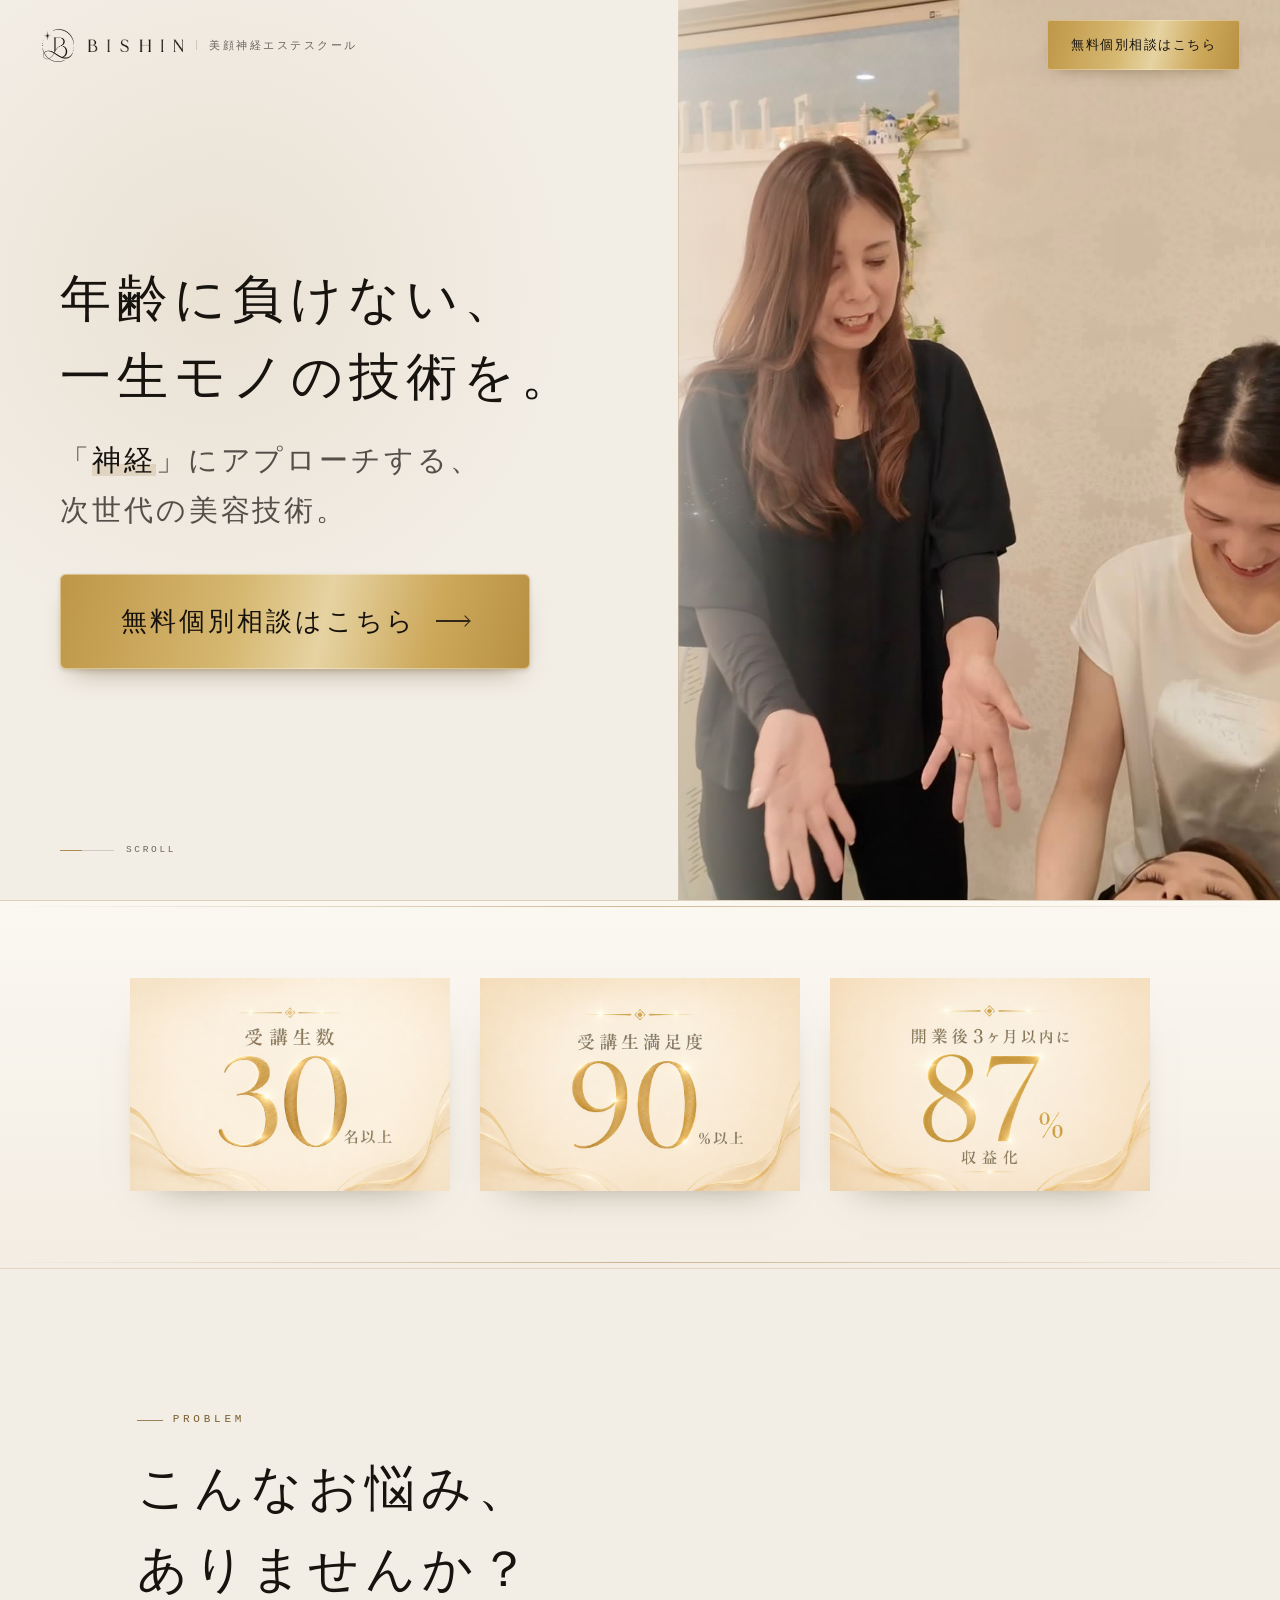
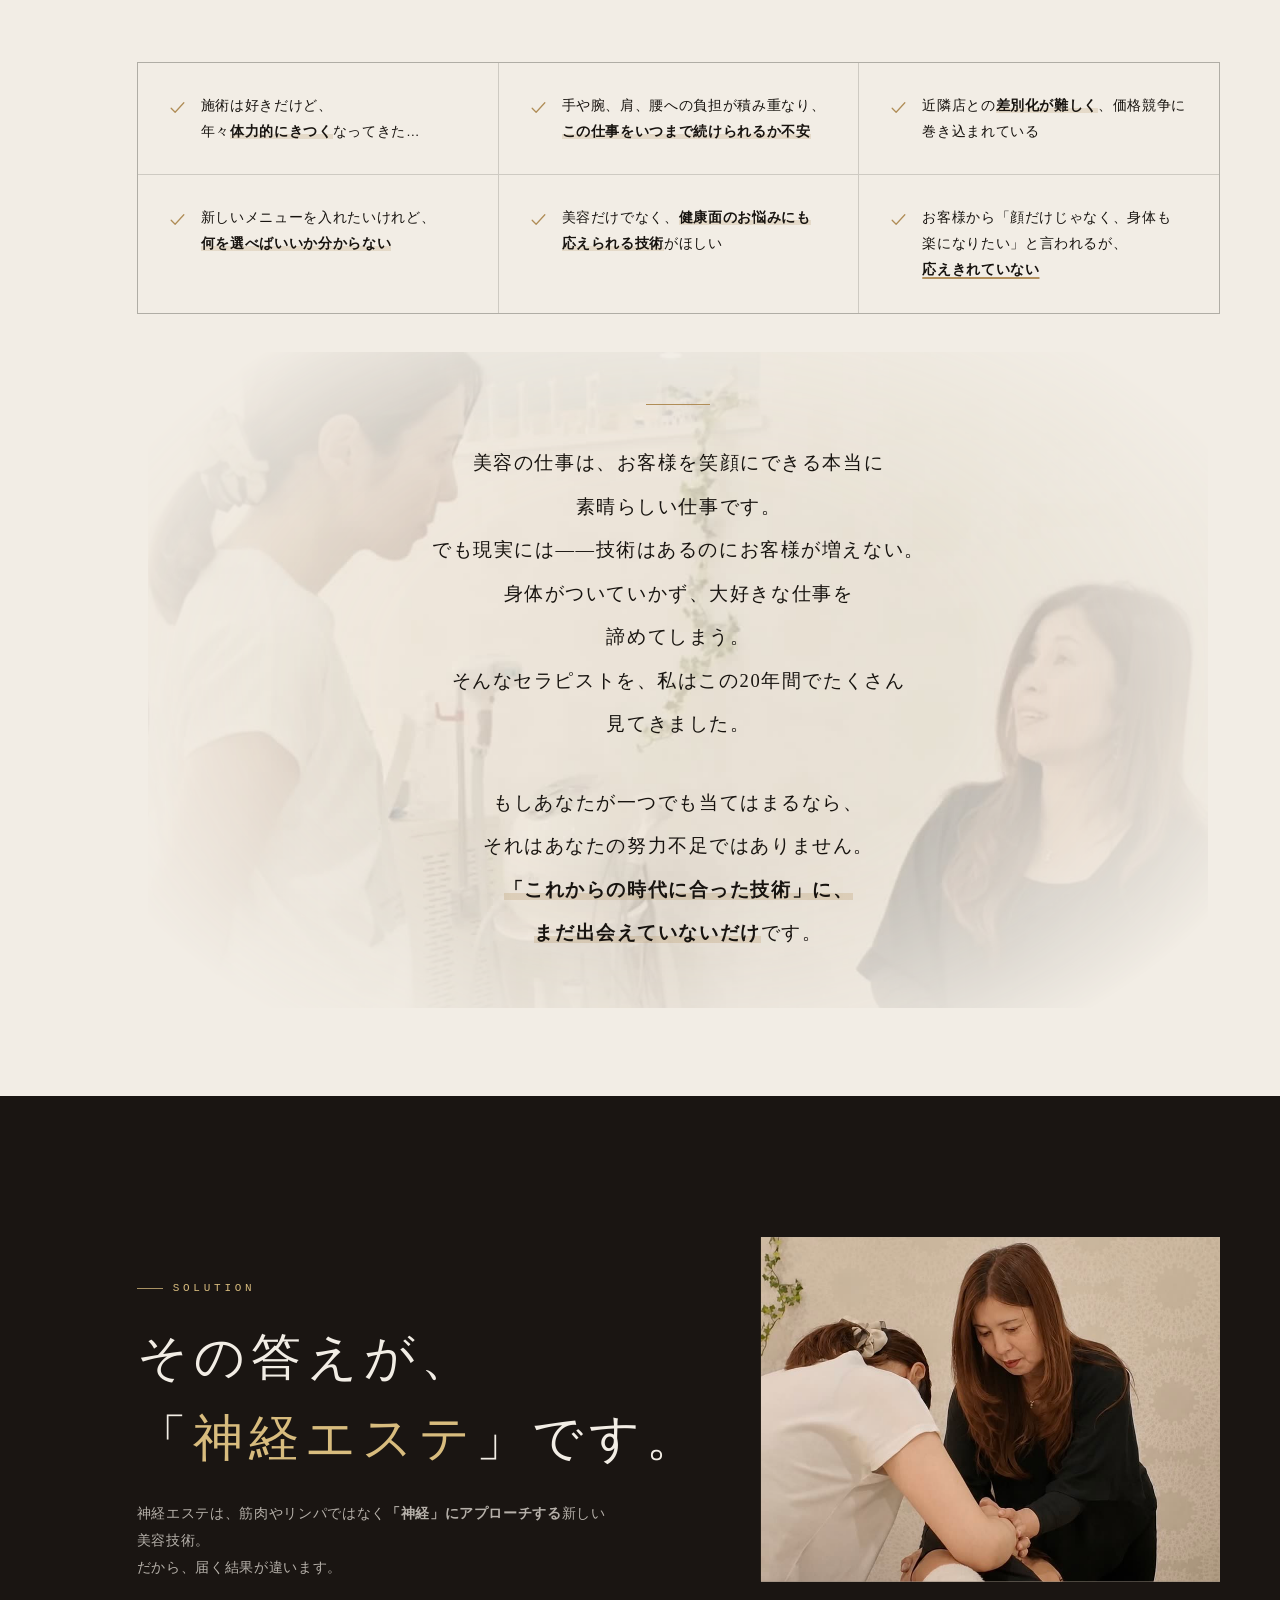
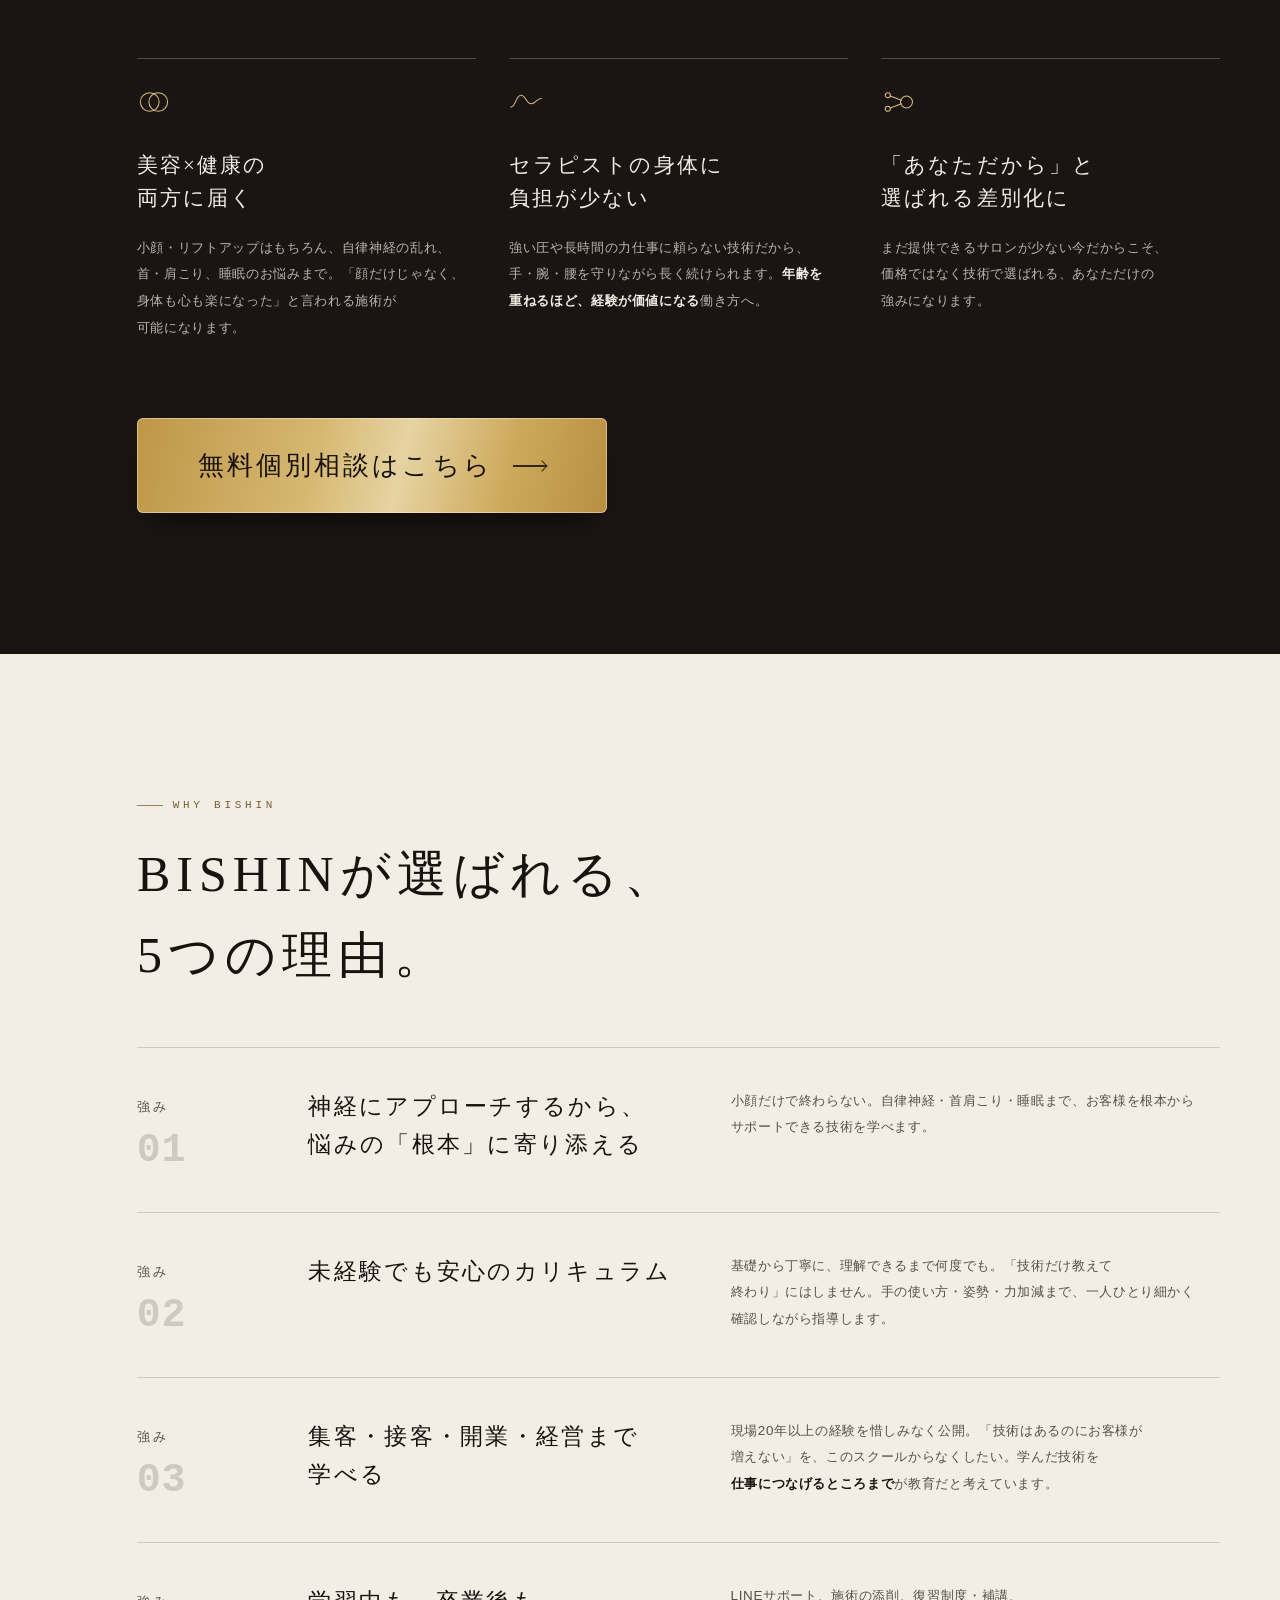
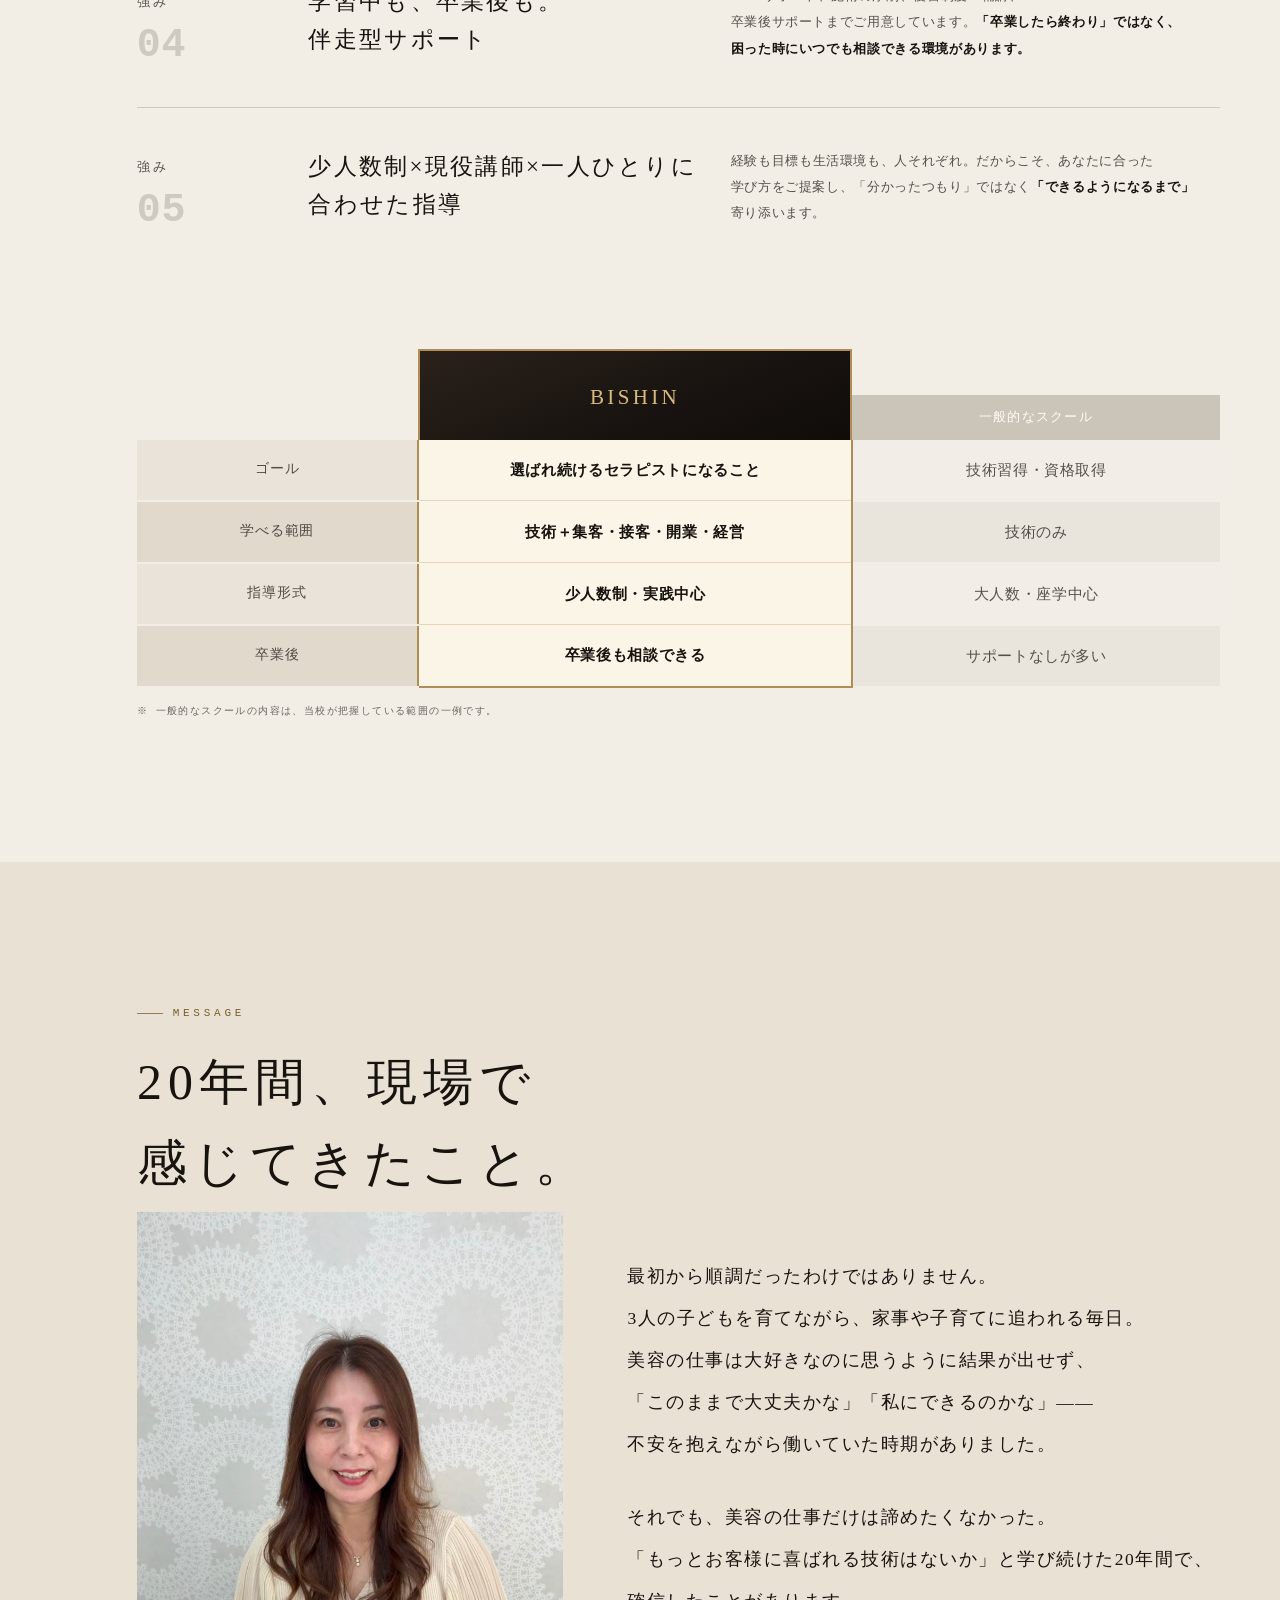
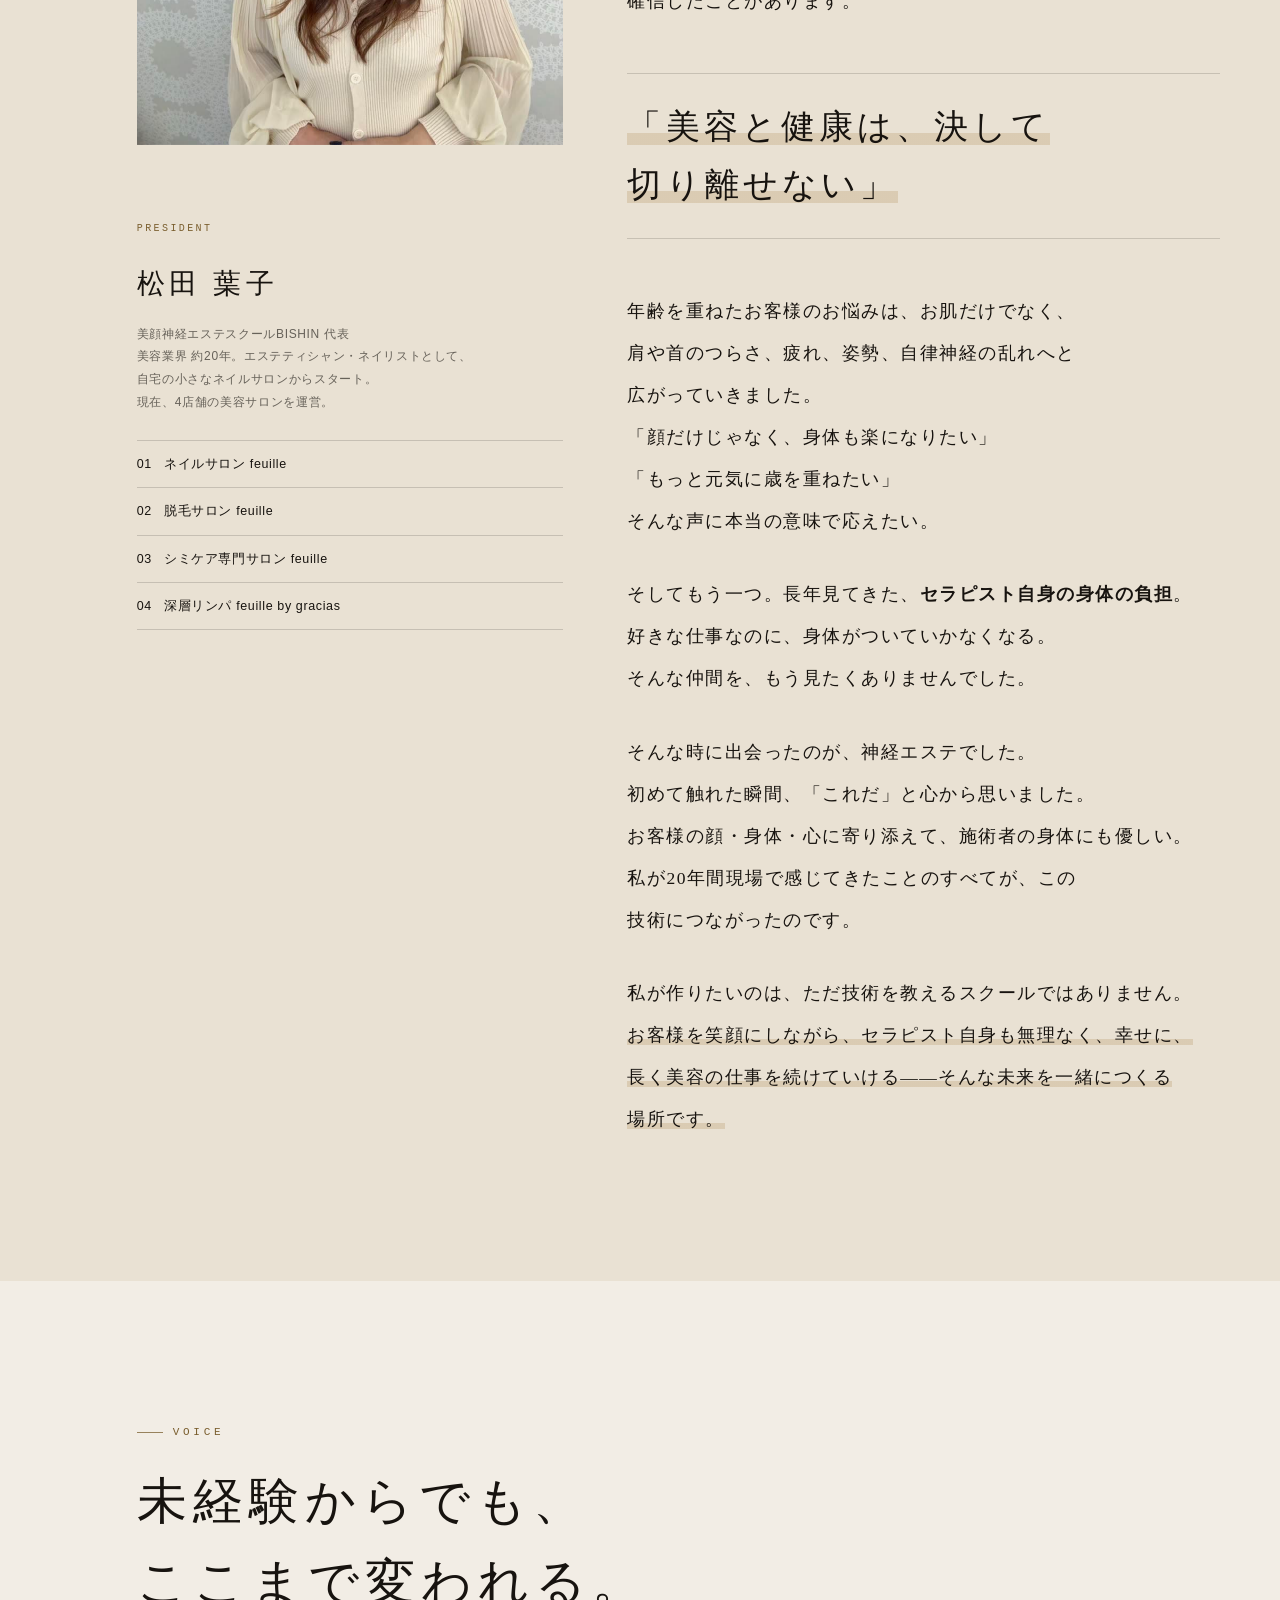
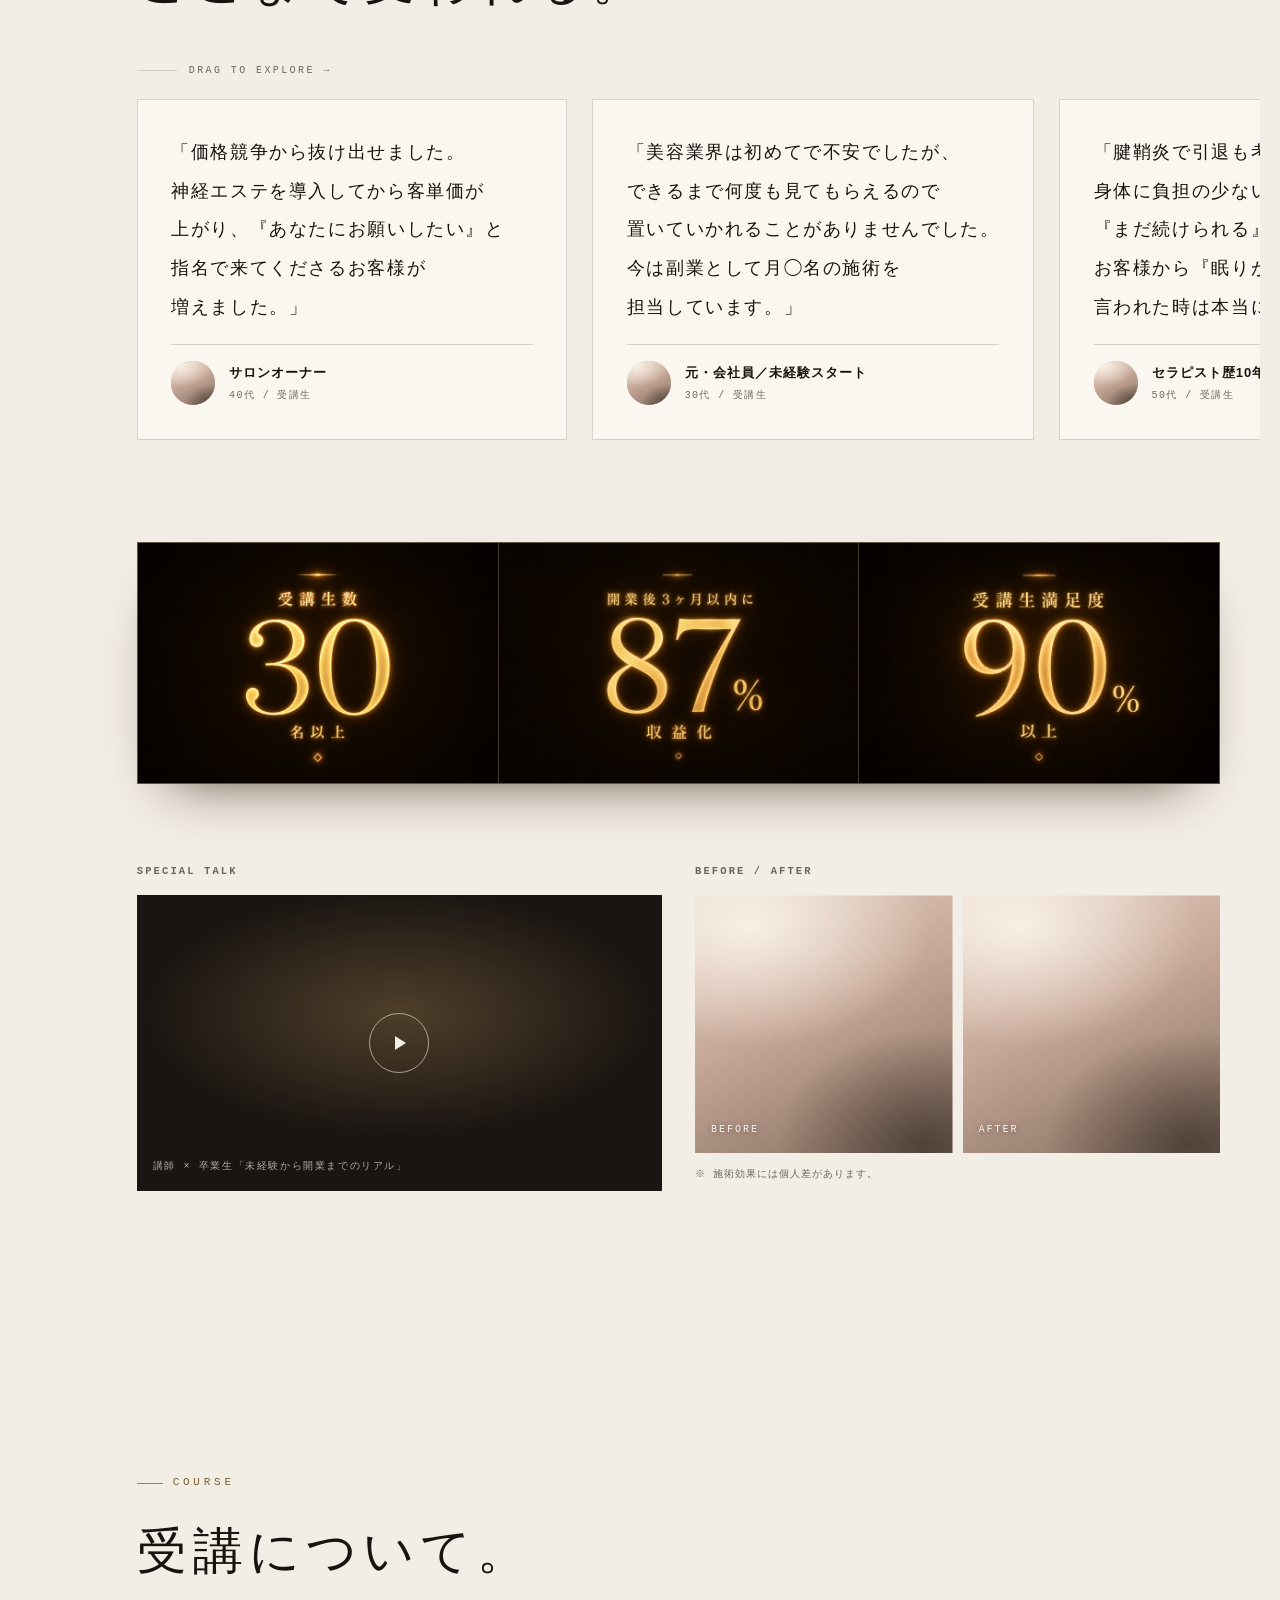
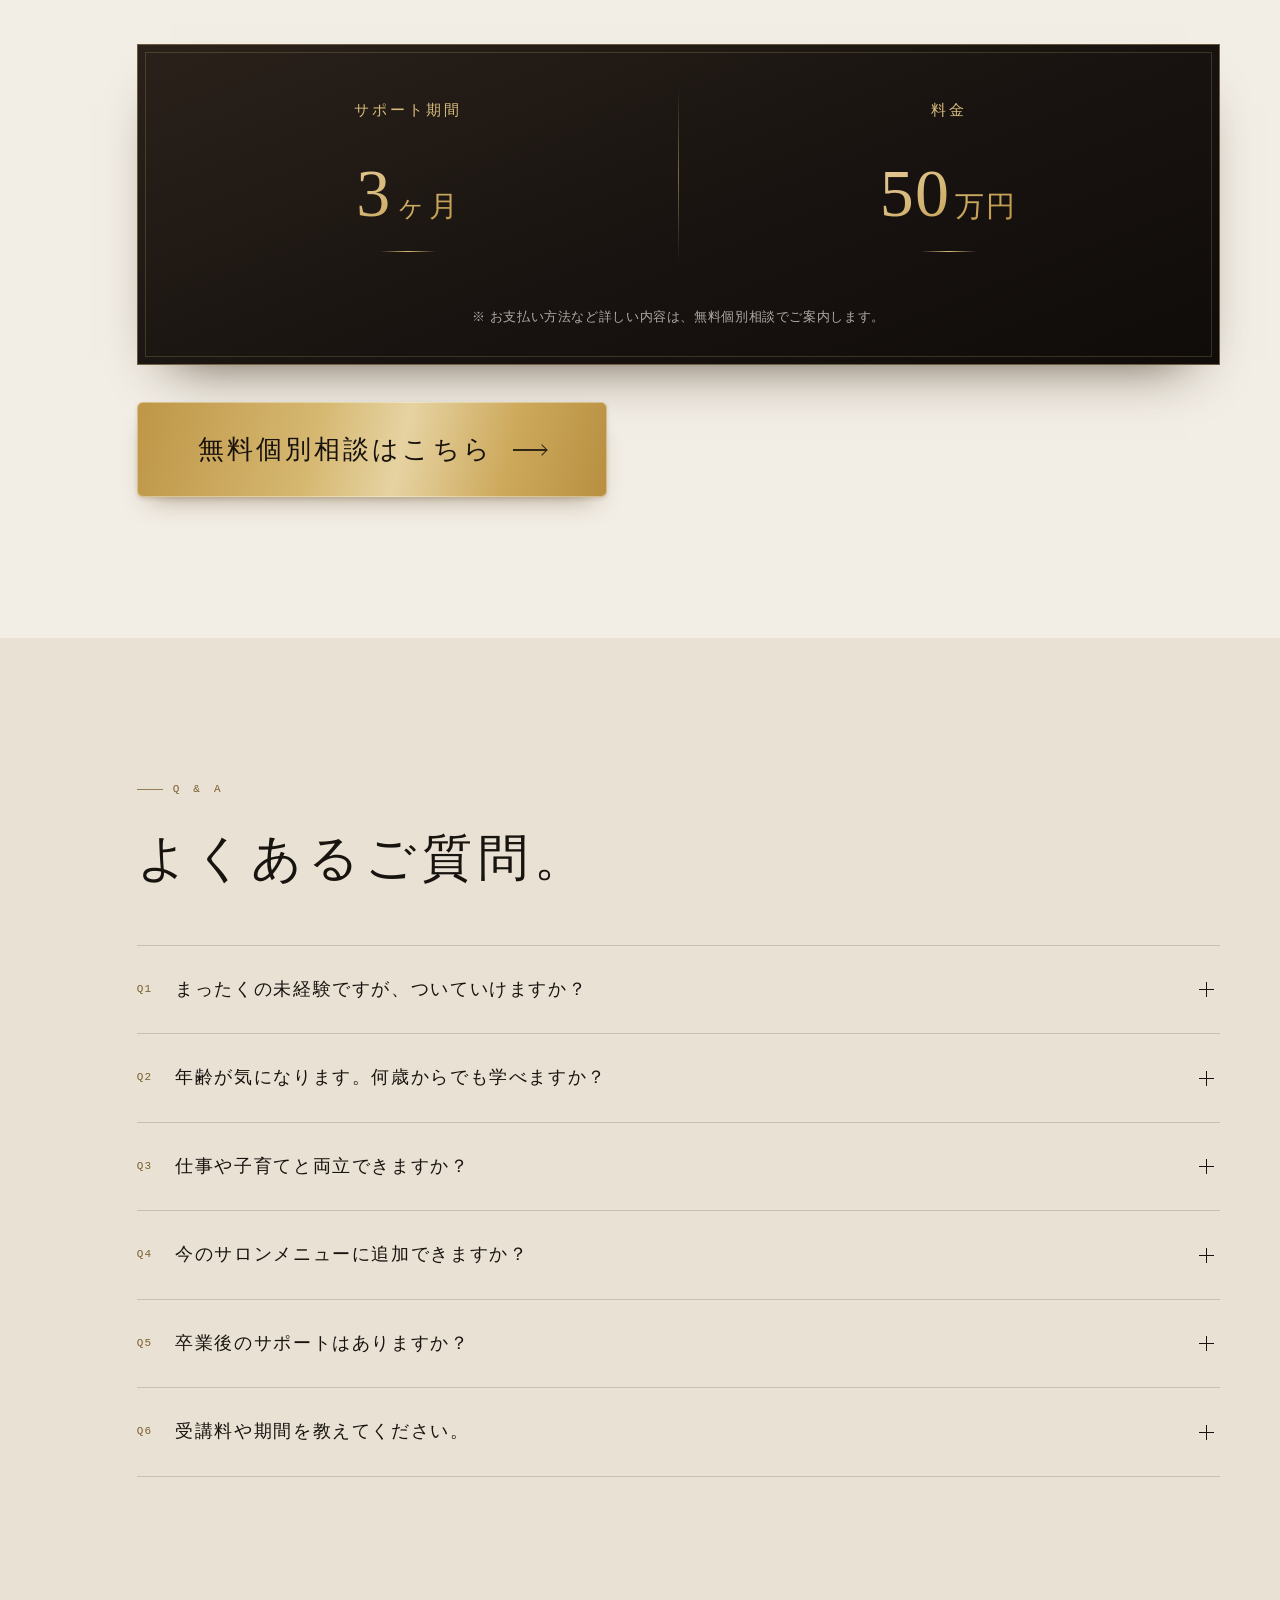
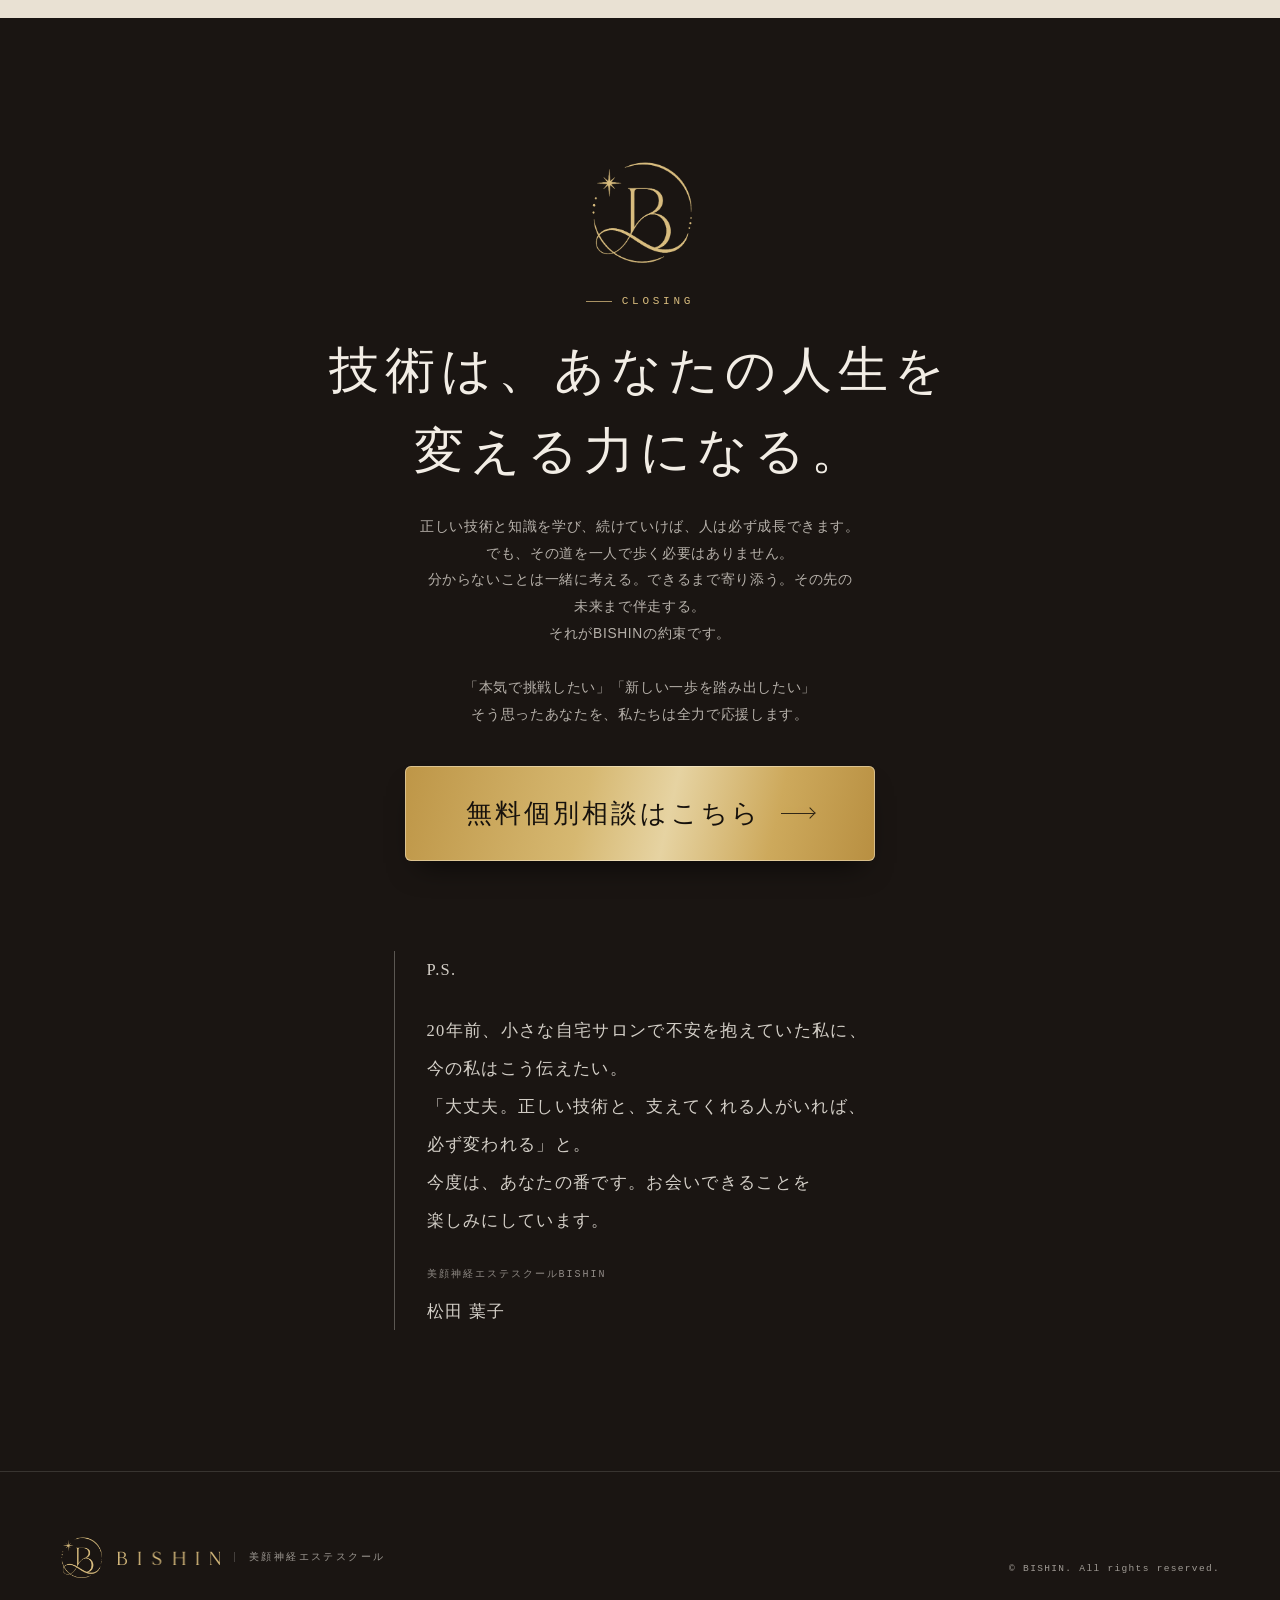
==== index.html @ 0faaecc1 "受講について（サポート期間3ヶ月／料金50万円）のセクションを追加 受講生の声とQ&Aの間に配置。実績パネルと同じ墨の額＋金の数字で統一し、 PCは2列、560px以下は1列に切り替え。金額の税区分は" ====
<!doctype html>
<html lang="ja">
<head>
<meta charset="utf-8">
<meta name="viewport" content="width=device-width, initial-scale=1">
<title>美顔神経エステスクール BISHIN｜「神経」にアプローチする、次世代の美容技術</title>
<meta name="description" content="小顔だけじゃない。自律神経・首肩こり・睡眠のお悩みまで寄り添える——お客様から“選ばれ続ける”セラピストになる、美顔神経エステスクールBISHIN。美容業界歴約20年の現役講師が直接指導。">
</head>
<body>
<!-- ============================================================
     美顔神経エステスクール BISHIN / LP
     ※ 【差し替え】コメントの箇所は実素材・実数値に必ず差し替えること
     ============================================================ -->
<style>
/* ============================================================
   TOKENS
   色  : 墨(ink) / 深碧(deep) / 紙(paper) / 信号(signal) / 肌(skin)
   書体: 明朝＝情緒・ゴシック＝可読・等幅＝計器（美容×神経の対比）
   ============================================================ */
:root{
  --paper:#F2EDE5;
  --paper-2:#FAF7F1;
  --paper-3:#E9E1D3;
  --ink:#17130F;
  --ink-70:rgba(23,19,15,.72);
  --ink-45:rgba(23,19,15,.62);
  --ink-14:rgba(23,19,15,.16);
  --ink-08:rgba(23,19,15,.08);
  --deep:#1A1512;
  --deep-2:#2E241B;
  --signal:#B08D57;      /* 線・点・面のアクセント */
  --signal-tx:#7A5E2E;   /* 小さい文字用（明るい紙面でAA確保） */
  --signal-lit:#D8BC7E;  /* 深碧面の上で使う信号色 */
  --skin:#C6A896;

  --f-min:"Hiragino Mincho ProN","HiraMinProN-W3","Yu Mincho","YuMincho","Noto Serif JP",serif;
  --f-go:"Hiragino Sans","Hiragino Kaku Gothic ProN","Yu Gothic","YuGothic","Noto Sans JP",sans-serif;
  --f-mono:"SFMono-Regular","SF Mono",Menlo,Consolas,ui-monospace,monospace;

  --pad:clamp(20px,5vw,40px);
  --rail:clamp(0px,6vw,88px);
  --sec-y:clamp(88px,11vw,168px);

  /* ブランドマーク（提供ロゴから背景透過で抽出／墨版・金版） */
  --mark-ink:url("[data-uri]");
  --mark-gold:url("[data-uri]");
  --word-ink:url("[data-uri]");
  --word-gold:url("[data-uri]");
  /* 提供写真 */
  --ph-fv:url("[data-uri]");
  --ph-prof:url("[data-uri]");
  --ph-empathy:url("[data-uri]");
  --ph-sol:url("[data-uri]");
}

*,*::before,*::after{box-sizing:border-box}
html{-webkit-text-size-adjust:100%;scroll-behavior:auto}
/* 禁則：文節の塊(.nb)の内部では折り返さない＝単語途中で切れない／行頭に助詞が来ない。
   word-break:auto-phrase は対応ブラウザでの二重の保険。 */
.nb{white-space:nowrap}
.tx{min-width:0}
body{
  margin:0;background:var(--paper);color:var(--ink);
  font-family:var(--f-go);
  font-size:clamp(14.5px,1.05vw,16px);
  line-height:1.95;letter-spacing:.045em;
  font-feature-settings:"palt" 1;
  word-break:auto-phrase;line-break:strict;overflow-wrap:normal;
  overflow-x:hidden;
}
img{max-width:100%;display:block}
a{color:inherit;text-decoration:none}
h1,h2,h3,h4,p,figure,blockquote,ul,ol,dl,dd{margin:0;padding:0}
ul,ol{list-style:none}
::selection{background:var(--signal);color:#1A1512}
:focus-visible{outline:2px solid var(--signal);outline-offset:3px}

/* ---------- 共通レイアウト ---------- */
.wrap{width:min(1160px,100% - var(--pad)*2);margin-inline:auto}
.sec{position:relative;padding:var(--sec-y) 0}
.sec--dark{background:var(--deep);color:#F2EDE5}
.sec--dark .eyebrow{color:var(--signal-lit)}
.sec--tint{background:var(--paper-3)}

.eyebrow{
  font-family:var(--f-mono);font-size:11px;letter-spacing:.34em;
  text-transform:uppercase;color:var(--signal-tx);
  display:flex;align-items:center;gap:.9em;margin-bottom:1.6em;
}
.eyebrow::before{content:"";width:26px;height:1px;background:currentColor;opacity:.75}

.h2{
  font-family:var(--f-min);font-weight:300;
  font-size:clamp(23px,4.1vw,50px);line-height:1.62;letter-spacing:.12em;
}
.h2 em{font-style:normal;color:var(--signal-tx)}
.sec--dark .h2 em{color:var(--signal-lit)}
.lead{margin-top:1.6em;max-width:36em;color:var(--ink-70);font-size:.95em}
.sec--dark .lead{color:rgba(242,237,229,.72)}

/* ============================================================
   REVEAL（JSがある時だけ隠す＝JS死んでも読める）
   ============================================================ */
.js-on [data-rv]{opacity:0;
  transition:opacity 1s cubic-bezier(.16,.84,.36,1),transform 1.15s cubic-bezier(.16,.84,.36,1)}
.js-on [data-rv="up"]{transform:translateY(26px)}
.js-on [data-rv].in{opacity:1;transform:none}
.js-on [data-rv][data-d="1"]{transition-delay:.1s}
.js-on [data-rv][data-d="2"]{transition-delay:.2s}
.js-on [data-rv][data-d="3"]{transition-delay:.3s}
.js-on [data-rv][data-d="4"]{transition-delay:.42s}

/* 行マスク（下から立ち上がる） */
.ln{display:block;overflow:hidden}
.ln>i{display:block;font-style:normal;transform:translateY(112%);transition:transform 1.15s cubic-bezier(.16,.86,.3,1)}
.js-on .ln>i{will-change:transform}
.in>.ln>i,.ln.in>i{transform:translateY(0)}
.ln:nth-child(2)>i{transition-delay:.09s}
.ln:nth-child(3)>i{transition-delay:.18s}
.ln:nth-child(4)>i{transition-delay:.27s}

/* 線が引かれる */
.hair{height:1px;background:var(--ink-14);transform:scaleX(0);transform-origin:left;
  transition:transform 1.3s cubic-bezier(.16,.84,.36,1)}
.in .hair,.hair.in{transform:scaleX(1)}
.sec--dark .hair{background:rgba(242,237,229,.2)}

/* 画像クリップリビール（data-rv を持つ figure だけ） */
.js-on .ph[data-rv],.js-on .photo[data-rv]{clip-path:inset(0 0 100% 0);
  transition:clip-path 1.5s cubic-bezier(.62,.02,.2,1),opacity .9s ease}
.js-on .ph[data-rv].in,.js-on .photo[data-rv].in{clip-path:inset(0 0 0 0)}

/* ============================================================
   写真プレースホルダ 【差し替え】
   ============================================================ */
.ph{position:relative;overflow:hidden;background:var(--skin);isolation:isolate}
.photo{position:relative;overflow:hidden;background:#E7DCD1 center/cover no-repeat;isolation:isolate}
.prof-fig.photo{background-image:var(--ph-prof);background-position:center 20%}
.ph::before{
  content:"";position:absolute;inset:0;
  background:
    radial-gradient(120% 80% at 22% 12%,rgba(255,250,242,.8),transparent 58%),
    radial-gradient(90% 70% at 88% 96%,rgba(30,22,16,.52),transparent 62%),
    linear-gradient(155deg,#E6D3C4 0%,#C6A695 45%,#7E6A5C 100%);
}
.ph::after{
  content:"";position:absolute;inset:0;opacity:.32;mix-blend-mode:overlay;
  background:repeating-linear-gradient(45deg,rgba(255,255,255,.14) 0 1px,transparent 1px 3px);
}
.ph-cap{
  position:absolute;left:0;bottom:0;z-index:2;padding:14px 16px;
  font-family:var(--f-mono);font-size:10px;letter-spacing:.2em;line-height:1.9;
  color:rgba(255,255,255,.9);text-shadow:0 1px 6px rgba(0,0,0,.4);
}
.ph-cap b{display:block;font-weight:400;opacity:.72}
.ph--deep::before{background:
    radial-gradient(110% 80% at 30% 10%,rgba(216,188,126,.3),transparent 60%),
    linear-gradient(160deg,#3A2E22 0%,#241C15 60%,#14100D 100%)}

/* ============================================================
   ローダー
   ============================================================ */
.loader{
  position:fixed;inset:0;z-index:999;background:var(--deep);color:#F2EDE5;
  display:grid;place-items:center;transition:opacity .7s ease,visibility .7s;
}
.loader.off{opacity:0;visibility:hidden}
.loader-mark{display:block;width:82px;height:82px;margin:0 auto 22px;
  background:var(--mark-gold) center/contain no-repeat;
  opacity:0;transform:scale(.92);animation:lmk 1.2s cubic-bezier(.16,.84,.36,1) .1s forwards}
@keyframes lmk{to{opacity:1;transform:scale(1)}}
.loader-word{display:block;width:150px;height:22px;margin:0 auto;
  background:var(--word-gold) center/contain no-repeat;opacity:0;animation:lmk 1.2s ease .5s forwards}
.loader-line{width:150px;height:1px;background:rgba(242,237,229,.22);margin:18px auto 0;overflow:hidden}
.loader-line i{display:block;height:100%;width:100%;background:var(--signal-lit);
  transform:scaleX(0);transform-origin:left;animation:ldr 1.5s cubic-bezier(.5,0,.2,1) forwards}
@keyframes ldr{to{transform:scaleX(1)}}

/* ============================================================
   神経レール（シグネチャ）：ページ左の神経線を信号が下る
   ============================================================ */
.nerve{
  position:fixed;left:calc(var(--pad) + 6px);top:0;bottom:0;width:1px;z-index:40;
  background:var(--ink-14);pointer-events:none;opacity:0;transition:opacity .8s ease .3s;
}
.nerve.on{opacity:1}
.nerve-fill{position:absolute;left:0;top:0;width:100%;height:0;background:var(--signal);opacity:.85}
.nerve-dot{position:absolute;left:50%;top:0;width:5px;height:5px;margin-left:-2.5px;margin-top:-2.5px;
  border-radius:50%;background:var(--signal);box-shadow:0 0 0 4px rgba(176,141,87,.16),0 0 14px rgba(176,141,87,.6)}
.nerve-node{position:absolute;left:50%;width:5px;height:5px;margin-left:-2.5px;margin-top:-2.5px;
  border:1px solid var(--ink-14);background:var(--paper);border-radius:50%;transition:border-color .4s,background .4s}
.nerve-node.on{border-color:var(--signal);background:var(--signal)}
@media (max-width:1023px){.nerve{display:none}}
.topbar{position:fixed;left:0;top:0;height:2px;width:100%;z-index:60;background:transparent}
.topbar i{display:block;height:100%;width:0;background:var(--signal)}
@media (min-width:1024px){.topbar{display:none}}

/* ============================================================
   ヘッダー
   ============================================================ */
.hd{
  position:fixed;inset:0 0 auto 0;z-index:50;
  display:flex;align-items:center;justify-content:space-between;gap:16px;
  padding:20px var(--pad);transition:background .5s ease,padding .5s ease,backdrop-filter .5s;
}
.hd.stuck{background:rgba(242,237,229,.9);backdrop-filter:blur(14px);padding:12px var(--pad);
  border-bottom:1px solid var(--ink-08)}
.hd-logo{display:flex;align-items:center;gap:13px}
.brand-mark{display:block;flex:none;width:34px;height:34px;
  background:var(--mark-ink) center/contain no-repeat;transition:width .5s,height .5s}
.brand-word{display:block;flex:none;width:96px;height:15px;
  background:var(--word-ink) left center/contain no-repeat}
.hd.stuck .brand-mark{width:29px;height:29px}
.hd-logo .name{font-family:var(--f-go);font-size:10.5px;letter-spacing:.24em;color:var(--ink-45);
  padding-left:12px;border-left:1px solid var(--ink-14);line-height:1;white-space:nowrap}
@media (max-width:560px){
  .hd-logo{gap:9px}
  .brand-mark{width:29px;height:29px}
  .brand-word{width:76px;height:12px}
  .hd-logo .name{font-size:9px;letter-spacing:.14em;padding-left:9px}
}
.hd-cta{
  font-family:var(--f-min);font-size:12.5px;font-weight:600;letter-spacing:.12em;border:0;border-radius:3px;
  padding:13px 24px;position:relative;overflow:hidden;color:#16110C;
  background:linear-gradient(103deg,#BE9647 0%,#D6B871 38%,#E6D3A2 56%,#CDA95C 78%,#B88F41 100%);
  box-shadow:0 8px 16px -10px rgba(88,60,18,.55),inset 0 0 0 1px rgba(255,250,235,.35);
  transition:transform .3s ease,box-shadow .3s ease;
}
.hd-cta i{position:relative;z-index:2;font-style:normal}
.hd-cta:hover{transform:translateY(-2px);filter:brightness(1.04);
  box-shadow:0 12px 20px -10px rgba(88,60,18,.6),inset 0 0 0 1px rgba(255,252,242,.5)}
.hd-cta:active{transform:translateY(1px);filter:brightness(.97)}
@media (max-width:520px){.hd-cta{display:none}}

/* ============================================================
   ① ファーストビュー
   ============================================================ */
.fv{position:relative;min-height:100vh;min-height:100svh;overflow:hidden;
  display:grid;grid-template-columns:minmax(0,1fr) 47%;align-items:stretch}
.fv::after{content:"";position:absolute;left:-14%;top:-12%;width:62vw;height:62vw;pointer-events:none;z-index:0;
  background:radial-gradient(circle,rgba(176,141,87,.12),transparent 62%)}
.fv-textcol{position:relative;z-index:2;display:flex;flex-direction:column;justify-content:center;
  padding:clamp(112px,13vh,142px) clamp(24px,3vw,56px) clamp(52px,7vw,88px)
          max(var(--pad),calc((100vw - 1160px)/2))}
/* 右半分の写真：上下いっぱい・画面右端まで */
.fv-photo{position:relative;z-index:1;background:var(--ph-fv) center 28%/cover no-repeat}
.fv-photo::before{content:"";position:absolute;left:0;top:0;bottom:0;width:1px;
  background:linear-gradient(180deg,transparent,rgba(176,141,87,.75) 22%,rgba(176,141,87,.75) 78%,transparent)}
.fv-photo::after{content:"";position:absolute;inset:0;pointer-events:none;
  background:linear-gradient(90deg,rgba(242,237,229,.5),transparent 26%)}
/* 立ち上がりの順序：見出し → CTAボタン → 写真 */
.js-on .fv-textcol .cta[data-rv]{transition-delay:.85s}
.js-on .fv-photo[data-rv]{transition-delay:1.3s}
/* スマホ：見出し → 写真 → CTA の順に積み、その順に立ち上げる */
@media (max-width:900px){
  .fv{display:flex;flex-direction:column;min-height:100vh;min-height:100svh}
  .fv-textcol,.fv-inner{display:contents}
  .fv-h1{order:1;padding:clamp(96px,16vw,124px) var(--pad) 0}
  /* 写真は元画像と同じ比率にしてトリミングを起こさない（PCと同じ範囲が見える） */
  .fv-photo{order:2;flex:none;aspect-ratio:1200/1539;height:auto;
    margin-top:clamp(22px,5vw,34px);background-position:center}
  .fv-photo::before{display:none}
  /* 上端だけ紙に溶かす（モヤは廃止） */
  .fv-photo::after{background:linear-gradient(180deg,var(--paper) 0%,
    rgba(242,237,229,.6) 4%,rgba(242,237,229,0) 13%)}
  .fv .cta{order:3;align-self:stretch;width:auto;max-width:none;
    margin:clamp(22px,5vw,32px) var(--pad) clamp(32px,7vw,46px)}
  /* 出す順番：文字 → 写真 → ボタン */
  .js-on .fv-h1[data-rv]{transition-delay:0s}
  .fv-h1 .ln:nth-child(1)>i{transition-delay:0s}
  .fv-h1 .ln:nth-child(2)>i{transition-delay:.13s}
  .js-on .fv-photo[data-rv]{transition-delay:.22s}
  .js-on .fv-textcol .cta[data-rv]{transition-delay:.42s;transition-duration:.55s}
}

.fv-h1{font-family:var(--f-min);font-weight:300;letter-spacing:.12em;
  font-size:clamp(26px,4vw,54px);line-height:1.52}
.fv-h1 .sm{display:block;font-size:clamp(16px,2.3vw,29px);line-height:1.72;margin-top:.7em;color:var(--ink-70);letter-spacing:.1em}
.fv-h1 .sm em{font-style:normal;color:var(--ink);
  background:linear-gradient(transparent 62%,rgba(176,141,87,.22) 62%)}

/* ============================================================
   FV直下：実績の帯（金のオーナメントで一つずつ額装する）
   ============================================================ */
.pillars{position:relative;padding:clamp(46px,6vw,82px) 0;
  background:linear-gradient(180deg,#FBF8F2 0%,#F3EDE3 100%);
  border-top:1px solid rgba(176,141,87,.3);border-bottom:1px solid rgba(176,141,87,.3)}
.pillars::before,.pillars::after{content:"";position:absolute;left:0;right:0;height:1px;
  background:linear-gradient(90deg,transparent,rgba(176,141,87,.6),transparent)}
.pillars::before{top:5px}
.pillars::after{bottom:5px}
/* 実績カード（1枚ずつ順に立ち上がる） */
.stat-cards{display:grid;grid-template-columns:repeat(auto-fit,minmax(min(100%,290px),1fr));
  gap:clamp(14px,2.4vw,36px);max-width:1020px;margin-inline:auto}
.stat-cards img{display:block;width:100%;height:auto;
  box-shadow:0 20px 40px -30px rgba(70,50,24,.6);
  transition:transform .6s cubic-bezier(.16,.84,.36,1),box-shadow .6s ease}
.stat-cards li:hover img{transform:translateY(-5px);box-shadow:0 28px 52px -30px rgba(70,50,24,.7)}
.js-on .stat-cards li[data-rv]{transform:translateY(30px) scale(.985);
  transition:opacity 1.05s cubic-bezier(.16,.84,.36,1),transform 1.15s cubic-bezier(.16,.84,.36,1)}
.js-on .stat-cards li:nth-child(2)[data-rv]{transition-delay:.42s}
.js-on .stat-cards li:nth-child(3)[data-rv]{transition-delay:.84s}
.js-on .stat-cards li[data-rv].in{transform:none}
@media (max-width:640px){.stat-cards{grid-template-columns:1fr;max-width:420px;gap:20px}}

.fv-scroll{position:absolute;left:max(var(--pad),calc((100vw - 1160px)/2));bottom:clamp(20px,3.4vw,40px);display:flex;align-items:center;gap:12px;
  font-family:var(--f-mono);font-size:9.5px;letter-spacing:.28em;color:var(--ink-45);z-index:3}
.fv-scroll span{display:block;width:54px;height:1px;background:var(--ink-14);overflow:hidden}
.fv-scroll span::after{content:"";display:block;height:100%;width:40%;background:var(--signal);
  animation:sc 2.2s cubic-bezier(.7,0,.3,1) infinite}
@keyframes sc{0%{transform:translateX(-100%)}60%,100%{transform:translateX(250%)}}
@media (max-width:900px){.fv-scroll{display:none}}

/* ---------- CTA ---------- */
/* ---------- CTAボタン：磨いた金の板（走る光沢はやめ、面と縁で見せる） ---------- */
.cta{
  display:flex;align-items:center;justify-content:center;gap:clamp(12px,1.6vw,20px);
  position:relative;overflow:hidden;width:100%;max-width:470px;border-radius:6px;
  padding:clamp(21px,2.6vw,28px) clamp(18px,2.4vw,30px);margin-top:2.6em;
  background:linear-gradient(103deg,#BE9647 0%,#D6B871 38%,#E6D3A2 56%,#CDA95C 78%,#B88F41 100%);
  color:#16110C;
  box-shadow:0 14px 26px -14px rgba(88,60,18,.5),0 2px 4px rgba(88,60,18,.16),
             inset 0 0 0 1px rgba(255,250,235,.4);
  transition:transform .35s cubic-bezier(.16,.84,.36,1),box-shadow .35s ease,filter .35s ease;
}
.close-in .cta{margin-inline:auto}
.cta:hover{transform:translateY(-2px);filter:brightness(1.04);
  box-shadow:0 20px 34px -14px rgba(88,60,18,.55),0 3px 6px rgba(88,60,18,.2),
             inset 0 0 0 1px rgba(255,252,242,.55)}
.cta:active{transform:translateY(1px);filter:brightness(.97);
  box-shadow:0 5px 10px -6px rgba(88,60,18,.5),inset 0 0 0 1px rgba(255,250,235,.35)}
.cta-tx{position:relative;z-index:2;text-align:center}
.cta-tx b{display:block;font-family:var(--f-min);font-weight:400;
  font-size:clamp(17px,2.35vw,26px);letter-spacing:.12em;line-height:1.5}
.cta-ar{position:relative;z-index:2;flex:none;width:clamp(24px,2.6vw,34px);height:1.5px;
  background:currentColor;opacity:.85}
.cta-ar::after{content:"";position:absolute;right:0;top:-3.5px;width:8px;height:8px;
  border-top:1.5px solid currentColor;border-right:1.5px solid currentColor;transform:rotate(45deg)}
.cta:hover .cta-ar{animation:ar .7s ease}
@keyframes ar{50%{transform:translateX(8px);opacity:.2}51%{transform:translateX(-8px)}100%{transform:translateX(0)}}
.sec--dark .cta{box-shadow:0 16px 30px -14px rgba(0,0,0,.7),inset 0 0 0 1px rgba(255,250,235,.42)}
.sec--dark .cta:hover{box-shadow:0 22px 38px -14px rgba(0,0,0,.75),inset 0 0 0 1px rgba(255,252,242,.55)}

/* ============================================================
   ② 問題提起
   ============================================================ */
.probs{display:grid;grid-template-columns:repeat(auto-fit,minmax(288px,1fr));gap:1px;
  background:var(--ink-14);border:1px solid var(--ink-14);margin-top:clamp(34px,4vw,54px)}
.prob{background:var(--paper);padding:clamp(22px,2.4vw,30px);display:flex;gap:14px;align-items:flex-start;
  transition:background .5s}
.prob:hover{background:var(--paper-2)}
.prob svg{flex:none;width:19px;height:19px;margin-top:.35em;stroke:var(--signal);fill:none;
  stroke-width:1.6;stroke-linecap:round;stroke-linejoin:round}
.prob svg path{stroke-dasharray:24;stroke-dashoffset:24;transition:stroke-dashoffset .7s ease .25s}
.prob.in svg path{stroke-dashoffset:0}
.prob p{font-size:.94em;line-height:1.9}
.prob b{font-weight:600;background:linear-gradient(transparent 64%,rgba(176,141,87,.2) 64%)}
.prob b.ul{background:none;text-decoration:underline;text-decoration-color:rgba(176,141,87,.95);
  text-decoration-thickness:1.5px;text-underline-offset:.24em}

.empathy{position:relative;margin:clamp(56px,7vw,96px) auto 0;max-width:34em;text-align:center}
.empathy::before{content:"";position:absolute;top:-52px;bottom:-52px;left:50%;z-index:0;pointer-events:none;
  width:min(1060px,calc(100vw - 36px));transform:translateX(-50%);
  background:var(--ph-empathy) center/cover no-repeat;
  -webkit-mask-image:radial-gradient(ellipse 60% 66% at 50% 50%,#000 46%,transparent 100%);
  mask-image:radial-gradient(ellipse 60% 66% at 50% 50%,#000 46%,transparent 100%)}
.empathy>*{position:relative;z-index:1}
.empathy .hair{margin:0 auto 2.6em;width:64px;background:var(--signal)}
.empathy p{font-family:var(--f-min);font-size:clamp(15px,1.55vw,18.5px);line-height:2.35;letter-spacing:.05em}
.empathy p+p{margin-top:1.9em}
.empathy strong{font-weight:600;background:linear-gradient(transparent 66%,rgba(176,141,87,.24) 66%)}

/* ============================================================
   ③ 解決策
   ============================================================ */
.sol-head{display:grid;grid-template-columns:minmax(0,1fr) minmax(0,.82fr);gap:clamp(28px,5vw,64px);
  align-items:end;padding-left:var(--rail)}
@media (max-width:900px){.sol-head{grid-template-columns:1fr;align-items:start}}
.sol-photo{aspect-ratio:4/3;background-image:var(--ph-sol);background-position:center 46%;
  box-shadow:0 0 0 1px rgba(216,188,126,.38),0 34px 64px -42px rgba(0,0,0,.95)}

.points{display:grid;grid-template-columns:repeat(auto-fit,minmax(258px,1fr));
  gap:clamp(20px,2.6vw,34px);margin-top:clamp(48px,6vw,84px);padding-left:var(--rail)}
.point{border-top:1px solid rgba(242,237,229,.24);padding-top:26px}
.point-ic{width:34px;height:34px;margin-bottom:20px;stroke:var(--signal-lit);fill:none;stroke-width:1.2}
.point h3{font-family:var(--f-min);font-size:clamp(17px,1.85vw,21px);font-weight:600;line-height:1.6;
  letter-spacing:.05em;margin-bottom:.9em}
.point p{font-size:.9em;color:rgba(242,237,229,.74);line-height:2.05}
.point b{color:#F2EDE5;font-weight:600}
.mid-cta{margin-top:clamp(48px,6vw,80px);padding-left:var(--rail)}

/* ============================================================
   ④ 強み
   ============================================================ */
.reasons{margin-top:clamp(34px,4vw,56px)}
.reason{display:grid;grid-template-columns:clamp(84px,11vw,150px) minmax(0,1fr) minmax(0,1.25fr);
  gap:clamp(14px,2.4vw,40px);padding:clamp(26px,3.2vw,44px) 0;position:relative}
.reason .hair{position:absolute;left:0;right:0;top:0}
@media (max-width:820px){
  .reason{grid-template-columns:1fr;gap:12px}
  .reason-no{margin-bottom:-4px}
}
.reason-no{font-family:var(--f-mono);font-size:11px;letter-spacing:.22em;color:var(--signal-tx);padding-top:.5em}
.reason-no b{display:block;font-size:clamp(26px,3.4vw,40px);font-weight:400;letter-spacing:.02em;
  color:var(--ink);opacity:.16;line-height:1;margin-top:.25em}
.reason h3{font-family:var(--f-min);font-size:clamp(17px,1.95vw,23px);font-weight:600;line-height:1.65;letter-spacing:.045em}
.reason p{color:var(--ink-70);font-size:.93em}
.reason b{font-weight:600;color:var(--ink)}

/* ============================================================
   比較表：BISHINの列を金の額で囲み、見出しを一段高くして前に出す
   3列のまま横スクロールなしで収まるよう、幅と級数を画面幅に追従させる
   ============================================================ */
.cmp{margin-top:clamp(48px,6vw,86px)}
.cmp-tbl{width:100%;table-layout:fixed;border-collapse:collapse;
  font-size:clamp(12px,1.35vw,15px)}
/* 見出し行：BISHIN側の箱を高くして頭を出す */
.cmp-tbl thead th{padding:0;border:0;vertical-align:bottom;text-align:center}
.cmp-tbl thead .c-us b{display:block;font-family:var(--f-min);font-weight:400;
  background:linear-gradient(158deg,#2A211A 0%,#181310 60%,#100C0A 100%);color:var(--signal-lit);
  font-size:clamp(13px,2.6vw,21px);letter-spacing:.16em;
  padding:clamp(15px,2.4vw,26px) 4px clamp(13px,2vw,22px);
  border:2px solid var(--signal);border-bottom:0}
.cmp-tbl thead .c-them b{display:block;font-family:var(--f-go);font-weight:400;
  background:#CBC4B8;color:#FFFDF9;font-size:clamp(10px,1.15vw,12.5px);letter-spacing:.1em;
  padding:clamp(8px,1.2vw,13px) 4px;line-height:1.5}
/* 項目名の列 */
.cmp-tbl th[scope="row"]{background:#E9E3D9;color:var(--ink-70);font-weight:400;text-align:center;
  font-size:clamp(11px,1.2vw,13.5px);letter-spacing:.06em;line-height:1.5;
  padding:clamp(12px,1.6vw,18px) 3px;border-bottom:2px solid var(--paper)}
.cmp-tbl tbody tr:nth-child(even) th[scope="row"]{background:#E0D9CC}
/* 値のセル */
.cmp-tbl td{text-align:center;vertical-align:middle;line-height:1.6;
  padding:clamp(12px,1.6vw,18px) clamp(5px,.9vw,12px)}
.cmp-tbl td.c-us{background:#FBF5E7;color:var(--ink);font-weight:600;
  border-left:2px solid var(--signal);border-right:2px solid var(--signal);
  border-bottom:1px solid rgba(176,141,87,.3)}
.cmp-tbl tbody tr:last-child td.c-us{border-bottom:2px solid var(--signal)}
.cmp-tbl td.c-them{background:#F2EEE7;color:var(--ink-70);border-bottom:2px solid var(--paper)}
.cmp-tbl tbody tr:nth-child(even) td.c-them{background:#EAE5DC}
.tbl-note{font-family:var(--f-mono);font-size:10px;letter-spacing:.14em;color:var(--ink-45);margin-top:14px}

/* ============================================================
   ⑤ 想い・プロフィール
   ============================================================ */
.prof{display:grid;grid-template-columns:minmax(0,.72fr) minmax(0,1fr);gap:clamp(30px,5vw,80px);
  margin-top:clamp(34px,4vw,54px)}
@media (max-width:900px){.prof{grid-template-columns:1fr}}
.prof-side{position:sticky;top:110px;align-self:start}
@media (max-width:900px){.prof-side{position:static}}
.prof-fig{aspect-ratio:4/5}
.prof-name{margin-top:24px}
.prof-name .en{font-family:var(--f-mono);font-size:10px;letter-spacing:.24em;color:var(--signal-tx)}
.prof-name b{display:block;font-family:var(--f-min);font-size:clamp(21px,2.5vw,28px);
  font-weight:600;letter-spacing:.09em;margin-top:.6em}
.prof-name i{display:block;font-style:normal;font-size:12px;color:var(--ink-45);margin-top:.9em;line-height:1.9}
.salons{margin-top:26px;border-top:1px solid var(--ink-14)}
.salons li{display:flex;gap:12px;align-items:baseline;padding:11px 0;border-bottom:1px solid var(--ink-14);
  font-size:12.5px;letter-spacing:.05em}
.salons li .no{font-family:var(--f-mono);font-size:9.5px;color:var(--signal-tx);letter-spacing:.1em}

.story p{font-family:var(--f-min);font-size:clamp(14.5px,1.5vw,17.5px);line-height:2.4;letter-spacing:.05em}
.story p+p{margin-top:1.8em}
.story .pull{
  font-size:clamp(20px,3vw,34px);line-height:1.7;letter-spacing:.06em;font-weight:600;
  margin:1.5em 0;padding:.7em 0;border-top:1px solid var(--ink-14);border-bottom:1px solid var(--ink-14);
}
.story .pull em{font-style:normal;background:linear-gradient(transparent 68%,rgba(176,141,87,.26) 68%)}
.story .last{font-weight:600}
.story .last em{font-style:normal;background:linear-gradient(transparent 68%,rgba(176,141,87,.26) 68%)}

/* ============================================================
   ⑥ 受講生の声
   ============================================================ */
.drag-hint{display:flex;align-items:center;gap:12px;margin-top:clamp(28px,3vw,40px);
  font-family:var(--f-mono);font-size:10px;letter-spacing:.24em;color:var(--ink-45)}
.drag-hint span{width:40px;height:1px;background:var(--ink-14)}
.voices{
  display:flex;gap:clamp(16px,2vw,26px);margin-top:18px;padding-bottom:26px;
  margin-right:calc(var(--pad) * -1);padding-right:var(--pad);
  overflow-x:auto;scrollbar-width:thin;cursor:grab;
  scroll-snap-type:x mandatory;-webkit-overflow-scrolling:touch;
}
.voices.grabbing{cursor:grabbing;scroll-snap-type:none}
.voices.grabbing *{pointer-events:none}
.voice{flex:0 0 min(430px,82vw);scroll-snap-align:start;background:var(--paper-2);
  border:1px solid var(--ink-14);padding:clamp(24px,2.6vw,36px);display:flex;flex-direction:column;gap:18px}
.voice-q{font-family:var(--f-min);font-size:clamp(15px,1.6vw,18px);line-height:2.15;letter-spacing:.04em}
.voice-m{margin-top:auto;display:flex;align-items:center;gap:14px;padding-top:16px;border-top:1px solid var(--ink-14)}
.voice-m .av{flex:none;width:44px;height:44px;border-radius:50%}
.voice-m div{font-family:var(--f-mono);font-size:10px;letter-spacing:.14em;color:var(--ink-45);line-height:1.9}
.voice-m b{display:block;font-family:var(--f-go);font-size:13px;letter-spacing:.08em;color:var(--ink);font-weight:600}

/* ---------- 実績：金の額に3枚を並べ、1枚ずつ灯す ---------- */
.stats{position:relative;margin-top:clamp(48px,6vw,80px);overflow:hidden;background:#0A0704;
  border:1px solid rgba(216,188,126,.42);box-shadow:0 28px 54px -34px rgba(48,32,12,.85)}
.stat-shots{display:grid;grid-template-columns:repeat(3,minmax(0,1fr));gap:1px;
  background:rgba(216,188,126,.28)}
.stat-shots li{position:relative;background:#0A0704;overflow:hidden}
.stat-shots img{display:block;width:100%;height:auto}
/* 1枚ずつ灯りがともるように */
.js-on .stat-shots li[data-rv]{opacity:0;transform:scale(1.035);filter:brightness(.3);
  transition:opacity 1.2s ease,transform 1.5s cubic-bezier(.16,.84,.36,1),filter 1.5s ease}
.js-on .stat-shots li:nth-child(2)[data-rv]{transition-delay:.5s}
.js-on .stat-shots li:nth-child(3)[data-rv]{transition-delay:1s}
.js-on .stat-shots li[data-rv].in{opacity:1;transform:none;filter:none}
@media (max-width:700px){.stat-shots{grid-template-columns:1fr}}

.media{display:grid;grid-template-columns:repeat(auto-fit,minmax(280px,1fr));
  gap:clamp(20px,2.6vw,34px);margin-top:clamp(48px,6vw,80px)}
.media h3{font-family:var(--f-mono);font-size:10.5px;letter-spacing:.2em;color:var(--ink-45);margin-bottom:14px}
.video{position:relative;aspect-ratio:16/9;background:var(--deep);display:grid;place-items:center;overflow:hidden}
.video::before{content:"";position:absolute;inset:0;
  background:radial-gradient(70% 60% at 50% 40%,rgba(176,141,87,.35),transparent 70%)}
.video-play{position:relative;width:60px;height:60px;border:1px solid rgba(242,237,229,.6);border-radius:50%;
  display:grid;place-items:center;transition:transform .5s,background .5s}
.video:hover .video-play{transform:scale(1.08);background:rgba(216,188,126,.16)}
.video-play::after{content:"";border-left:11px solid #F2EDE5;border-top:7px solid transparent;
  border-bottom:7px solid transparent;margin-left:3px}
.video-cap{position:absolute;left:16px;bottom:14px;font-family:var(--f-mono);font-size:10px;
  letter-spacing:.16em;color:rgba(242,237,229,.7)}
.ba{display:grid;grid-template-columns:1fr 1fr;gap:10px}
.ba .ph{aspect-ratio:1/1}
.note{font-family:var(--f-mono);font-size:10px;letter-spacing:.1em;color:var(--ink-45);margin-top:12px;line-height:1.9}

/* ============================================================
   受講について（サポート期間・料金）
   ============================================================ */
.course-box{position:relative;margin-top:clamp(34px,4vw,54px);overflow:hidden;
  background:linear-gradient(158deg,#2A211A 0%,#181310 55%,#100C0A 100%);
  border:1px solid rgba(216,188,126,.42);
  box-shadow:0 28px 54px -34px rgba(48,32,12,.85)}
.course-box::before{content:"";position:absolute;inset:7px;pointer-events:none;z-index:2;
  border:1px solid rgba(216,188,126,.2)}
.course-list{display:grid;grid-template-columns:repeat(2,minmax(0,1fr));position:relative;z-index:1}
.course-item{position:relative;text-align:center;
  padding:clamp(34px,4.2vw,56px) clamp(16px,2.2vw,28px)}
.course-item+.course-item::before{content:"";position:absolute;left:0;top:16%;bottom:16%;width:1px;
  background:linear-gradient(180deg,transparent,rgba(216,188,126,.5),transparent)}
.course-item dt{font-family:var(--f-go);font-size:clamp(12px,1.35vw,15px);letter-spacing:.2em;
  color:var(--signal-lit);line-height:1.6}
.course-item dd{margin-top:.5em;font-family:var(--f-min);font-weight:400;color:#E9D2A0;
  font-size:clamp(40px,5.8vw,68px);line-height:1.1;letter-spacing:.02em}
@supports ((-webkit-background-clip:text) or (background-clip:text)){
  .course-item dd{background:linear-gradient(148deg,#F6E7C0 0%,#DCC086 38%,#B4882F 72%,#F0DDAF 100%);
    -webkit-background-clip:text;background-clip:text;color:transparent}
}
.course-item dd i{font-style:normal;font-size:.42em;letter-spacing:.08em;margin-left:.16em}
.course-rule{display:block;width:56px;height:1px;margin:20px auto 0;transform:scaleX(0);
  background:linear-gradient(90deg,transparent,var(--signal-lit),transparent);
  transition:transform .9s cubic-bezier(.16,.84,.36,1) .35s}
.course-box.in .course-rule{transform:scaleX(1)}
.course-box.in .course-item:nth-child(2) .course-rule{transition-delay:.55s}
.course-note{position:relative;z-index:1;text-align:center;
  padding:0 clamp(18px,2.4vw,30px) clamp(24px,3vw,34px);
  font-size:clamp(11.5px,1.1vw,12.5px);letter-spacing:.05em;line-height:1.9;
  color:rgba(242,237,229,.7)}
@media (max-width:560px){
  .course-list{grid-template-columns:1fr}
  .course-item+.course-item::before{left:12%;right:12%;top:0;bottom:auto;width:auto;height:1px;
    background:linear-gradient(90deg,transparent,rgba(216,188,126,.5),transparent)}
}

/* ============================================================
   ⑦ Q&A
   ============================================================ */
.qa{margin-top:clamp(30px,3.6vw,50px);border-top:1px solid var(--ink-14)}
.qa-item{border-bottom:1px solid var(--ink-14)}
.qa-q{width:100%;background:none;border:0;font:inherit;color:inherit;cursor:pointer;text-align:left;
  display:flex;align-items:flex-start;gap:clamp(12px,1.8vw,24px);padding:clamp(20px,2.3vw,28px) 40px clamp(20px,2.3vw,28px) 0;
  position:relative;letter-spacing:.05em;transition:opacity .4s}
.qa-q:hover{opacity:.62}
.qa-q .qn{font-family:var(--f-mono);font-size:11px;color:var(--signal-tx);flex:none;padding-top:.45em;letter-spacing:.1em}
.qa-q b{font-family:var(--f-min);font-size:clamp(15px,1.6vw,18px);font-weight:600;line-height:1.75}
.qa-q::before,.qa-q::after{content:"";position:absolute;right:6px;top:50%;background:var(--ink);
  transition:transform .45s cubic-bezier(.16,.84,.36,1)}
.qa-q::before{width:15px;height:1px;margin-top:-.5px}
.qa-q::after{width:1px;height:15px;right:13px;margin-top:-7.5px}
.qa-item.open .qa-q::after{transform:rotate(90deg)}
.qa-a{max-height:0;overflow:hidden;transition:max-height .6s cubic-bezier(.16,.84,.36,1)}
.qa-a p{padding:0 40px clamp(24px,2.6vw,32px) clamp(28px,3.4vw,48px);color:var(--ink-70);font-size:.93em}

/* ============================================================
   ⑧ クロージング
   ============================================================ */
.close-mark{display:block;width:clamp(66px,9vw,104px);aspect-ratio:1;
  margin:0 auto clamp(18px,2.4vw,28px);background:var(--mark-gold) center/contain no-repeat}
.close-in{position:relative;z-index:2;max-width:44em;margin-inline:auto;text-align:center}
.close-in .lead{margin-inline:auto;text-align:center;max-width:32em}
.ps{margin:clamp(56px,7vw,92px) auto 0;max-width:34em;text-align:left;
  border-left:1px solid rgba(242,237,229,.3);padding-left:clamp(20px,2.6vw,32px)}
.ps-t{font-family:var(--f-mono);font-size:10.5px;letter-spacing:.26em;color:var(--signal-lit);margin-bottom:1.4em}
.ps p{font-family:var(--f-min);font-size:clamp(14px,1.4vw,16.5px);line-height:2.3;
  color:rgba(242,237,229,.86);letter-spacing:.05em}
.ps p+p{margin-top:1.4em}
.ps-sign{margin-top:2em;font-family:var(--f-min);font-size:15px;letter-spacing:.14em}
.ps-sign .org{display:block;font-family:var(--f-mono);font-size:10px;letter-spacing:.2em;
  color:rgba(242,237,229,.55);margin-bottom:.7em}
.ps-sign .who{white-space:nowrap}

/* ============================================================
   フッター / 追従CTA
   ============================================================ */
.ft{background:var(--deep);color:rgba(242,237,229,.62);padding:clamp(40px,5vw,64px) 0;
  border-top:1px solid rgba(242,237,229,.14)}
.ft-in{display:flex;flex-wrap:wrap;gap:24px;justify-content:space-between;align-items:flex-end}
.ft-brand{display:flex;align-items:center;gap:14px}
.ft-mark{display:block;flex:none;width:42px;height:42px;background:var(--mark-gold) center/contain no-repeat}
.ft-word{display:block;flex:none;width:104px;height:16px;background:var(--word-gold) left center/contain no-repeat}
.ft .name{display:block;font-family:var(--f-go);font-size:10px;letter-spacing:.24em;
  padding-left:14px;border-left:1px solid rgba(242,237,229,.2);line-height:1;white-space:nowrap}
@media (max-width:520px){.ft .name{display:none}}
.ft small{font-family:var(--f-mono);font-size:9.5px;letter-spacing:.14em}

.bar{
  position:fixed;left:0;right:0;bottom:0;z-index:55;padding:10px var(--pad) calc(10px + env(safe-area-inset-bottom));
  background:rgba(26,21,18,.95);backdrop-filter:blur(10px);
  transform:translateY(110%);transition:transform .6s cubic-bezier(.16,.84,.36,1);
}
.bar.on{transform:translateY(0)}
.bar a{display:flex;align-items:center;justify-content:center;gap:14px;border-radius:6px;
  background:linear-gradient(103deg,#BE9647 0%,#D6B871 38%,#E6D3A2 56%,#CDA95C 78%,#B88F41 100%);
  color:#16110C;padding:17px;font-family:var(--f-min);font-weight:400;font-size:17px;letter-spacing:.1em;
  box-shadow:0 10px 22px -12px rgba(0,0,0,.75),inset 0 0 0 1px rgba(255,250,235,.38);
  transition:filter .3s ease,transform .2s ease}
.bar a:active{transform:translateY(1px);filter:brightness(.96)}
.bar a .tx{font:inherit;letter-spacing:inherit}
.bar a .cta-ar{width:26px}
@media (min-width:768px){.bar{display:none}}
@media (max-width:767px){.ft{padding-bottom:calc(clamp(40px,5vw,64px) + 82px)}}

/* ============================================================
   Reduce Motion：動きは止めるが「必ず見える」（完全無効化しない）
   ============================================================ */
@media (prefers-reduced-motion:reduce){
  /* 大きな移動・視差・慣性は止め、面のフェードと線のワイプは残す */
  .js-on [data-rv]{transition:opacity .6s ease}
  .js-on [data-rv="up"]{transform:translateY(9px)}
  .ln>i{transition:transform .6s ease}
  .hair{transition:transform .8s ease}
  .js-on .ph[data-rv],.js-on .photo[data-rv]{transition:clip-path .9s ease,opacity .6s ease}
  .fv-scroll span::after{animation:none;transform:none;width:100%;opacity:.5}
  .cta:hover{transform:none}
  .cta:hover .cta-ar{animation:none}
  .js-on .stat-shots li[data-rv]{transform:none;filter:none;transition:opacity .8s ease}
  .js-on .stat-cards li[data-rv]{transform:none;transition:opacity .7s ease}
  .stat-cards li:hover img{transform:none}
  .hd-cta:hover{transform:none}
  .video:hover .video-play{transform:none}
  .loader-mark,.loader-word{transform:none;animation:lmkFade .8s ease forwards}
  @keyframes lmkFade{to{opacity:1}}
}

/* ============================================================
   明朝の見え方：細く・広く（提示された参考ビジュアルに合わせる）
   ヒラギノ明朝はW3/W6の2ウェイトなので、300〜500はすべてW3になる
   ============================================================ */
.fv-h1,.fv-h1 .sm,.h2,.empathy p,.story p,.story .pull,.story .last,
.voice-q,.qa-q b,.prof-name b,.reason h3,.point h3,.ps p,.ps-sign,
.cta-tx b,.bar a,.hd-cta,.video-cap,.stat-cards figcaption{
  font-weight:300;
  font-feature-settings:"palt" 0;
}
.reason h3,.point h3{letter-spacing:.1em}
.voice-q,.qa-q b{letter-spacing:.09em}
.empathy p,.story p{letter-spacing:.085em}
.story .pull{letter-spacing:.12em}
.prof-name b{letter-spacing:.16em}
.ps p{letter-spacing:.08em}
/* 極小画面では見出しの1行が枠を超えるので字間と級数を詰める */
@media (max-width:400px){
  .h2{font-size:21px;letter-spacing:.08em}
  .fv-h1{letter-spacing:.1em}
}
/* ボタンは押しやすさ優先で字間は据え置き（細さだけ合わせる） */
.cta-tx b,.bar a,.hd-cta{font-weight:400}
</style>

<!-- ローダー -->
<div class="loader" id="loader" aria-hidden="true">
  <div>
    <i class="loader-mark"></i>
    <i class="loader-word"></i>
    <div class="loader-line"><i></i></div>
  </div>
</div>

<!-- 神経レール（シグネチャ） -->
<div class="nerve" id="nerve" aria-hidden="true">
  <div class="nerve-fill" id="nerveFill"></div>
  <div class="nerve-dot" id="nerveDot"></div>
</div>
<div class="topbar" aria-hidden="true"><i id="topbar"></i></div>

<!-- ヘッダー -->
<header class="hd" id="hd">
  <a class="hd-logo" href="#top" aria-label="BISHIN 美顔神経エステスクール">
    <i class="brand-mark" aria-hidden="true"></i>
    <i class="brand-word" aria-hidden="true"></i>
    <span class="name"><span class="nb">美顔神経エステスクール</span></span>
  </a>
  <!-- 【差し替え】href に LINE 公式アカウントの友だち追加URLを入れる -->
  <a class="hd-cta" href="#entry"><i><span class="nb">無料個別相談はこちら</span></i></a>
</header>

<main>
<!-- ============================================================
     ① ファーストビュー
     ============================================================ -->
<section class="fv" id="top">
  <div class="fv-textcol">
    <div class="fv-inner">
        <h1 class="fv-h1" data-rv>
          <span class="ln"><i><span class="nb">年齢に</span><span class="nb">負けない、</span></i></span>
          <span class="ln"><i><span class="nb">一生モノの</span><span class="nb">技術を。</span></i></span>
          <span class="sm">「<em><span class="nb">神経</span></em><span class="nb">」にアプローチする、</span><br><span class="nb">次世代の</span><span class="nb">美容技術。</span></span>
        </h1>
        <!-- 【差し替え】href に LINE 友だち追加URL -->
        <a class="cta" href="#entry" data-rv="up">
          <span class="cta-tx"><b><span class="nb">無料個別相談はこちら</span></b></span>
          <span class="cta-ar"></span>
        </a>
    </div>
    <div class="fv-scroll"><span></span>SCROLL</div>
  </div>
  <figure class="photo fv-photo" data-rv="fade"
    role="img" aria-label="サロンで受講生に施術を指導する松田葉子講師"></figure>
</section>

<!-- ============================================================
     BISHINの3つの約束（信頼要素）
     ============================================================ -->
<section class="pillars" aria-label="BISHINの実績">
  <div class="wrap">
    <ul class="stat-cards">
      <li data-rv="up"><img src="[data-uri]" width="900" height="600" alt="受講生数 30名以上"></li>
      <li data-rv="up"><img src="[data-uri]" width="900" height="600" alt="受講生満足度 90%以上"></li>
      <li data-rv="up"><img src="[data-uri]" width="900" height="600" alt="開業後3ヶ月以内に87%が収益化"></li>
    </ul>
  </div>
</section>

<!-- ============================================================
     ② 問題提起
     ============================================================ -->
<section class="sec" id="problem">
  <div class="wrap" style="padding-left:var(--rail)">
    <p class="eyebrow" data-rv="fade">Problem</p>
    <h2 class="h2" data-rv>
      <span class="ln"><i><span class="nb">こんなお悩み、</span></i></span>
      <span class="ln"><i><span class="nb">ありませんか？</span></i></span>
    </h2>

    <ul class="probs">
      <li class="prob" data-rv="up"><svg viewBox="0 0 24 24" aria-hidden="true"><path d="M4 13l5 5L20 6"/></svg>
        <p><span class="nb">施術は</span><span class="nb">好きだけど、</span><span class="nb">年々</span><b><span class="nb">体力的にきつく</span></b><span class="nb">なってきた…</span></p></li>
      <li class="prob" data-rv="up" data-d="1"><svg viewBox="0 0 24 24" aria-hidden="true"><path d="M4 13l5 5L20 6"/></svg>
        <p><span class="nb">手や腕、</span><span class="nb">肩、腰への</span><span class="nb">負担が</span><span class="nb">積み重なり、</span><b><span class="nb">この仕事をいつまで</span><span class="nb">続けられるか</span><span class="nb">不安</span></b></p></li>
      <li class="prob" data-rv="up"><svg viewBox="0 0 24 24" aria-hidden="true"><path d="M4 13l5 5L20 6"/></svg>
        <p><span class="nb">近隣店との</span><b><span class="nb">差別化が</span><span class="nb">難しく</span></b><span class="nb">、価格競争に</span><span class="nb">巻き込まれている</span></p></li>
      <li class="prob" data-rv="up" data-d="1"><svg viewBox="0 0 24 24" aria-hidden="true"><path d="M4 13l5 5L20 6"/></svg>
        <p><span class="nb">新しい</span><span class="nb">メニューを</span><span class="nb">入れたいけれど、</span><b><span class="nb">何を選べばいいか</span><span class="nb">分からない</span></b></p></li>
      <li class="prob" data-rv="up"><svg viewBox="0 0 24 24" aria-hidden="true"><path d="M4 13l5 5L20 6"/></svg>
        <p><span class="nb">美容だけでなく、</span><b><span class="nb">健康面のお悩みにも</span><span class="nb">応えられる</span><span class="nb">技術</span></b><span class="nb">⁠がほしい</span></p></li>
      <li class="prob" data-rv="up" data-d="1"><svg viewBox="0 0 24 24" aria-hidden="true"><path d="M4 13l5 5L20 6"/></svg>
        <p><span class="nb">お客様から</span><span class="nb">「顔だけじゃなく、</span><span class="nb">身体も</span><span class="nb">楽になりたい」と</span><span class="nb">言われるが、</span><b class="ul"><span class="nb">応えきれていない</span></b></p></li>
    </ul>

    <div class="empathy" data-rv="fade">
      <div class="hair"></div>
      <p><span class="nb">美容の</span><span class="nb">仕事は、</span><span class="nb">お客様を</span><span class="nb">笑顔にできる</span><span class="nb">本当に</span><span class="nb">素晴らしい</span><span class="nb">仕事です。</span><br>
        <span class="nb">でも現実には——</span><span class="nb">技術はあるのにお客様が</span><span class="nb">増えない。</span><br>
        <span class="nb">身体がついていかず、</span><span class="nb">大好きな</span><span class="nb">仕事を</span><span class="nb">諦めてしまう。</span><br>
        <span class="nb">そんな</span><span class="nb">セラピストを、</span><span class="nb">私はこの</span><span class="nb">20年間でたくさん</span><span class="nb">見てきました。</span></p>
      <p><span class="nb">もしあなたが</span><span class="nb">一つでも</span><span class="nb">当てはまるなら、</span><br>
        <span class="nb">それはあなたの</span><span class="nb">努力不足ではありません。</span><br>
        <strong><span class="nb">「これからの</span><span class="nb">時代に</span><span class="nb">合った</span><span class="nb">技術」に、</span><span class="nb">まだ出会えていないだけ</span></strong><span class="nb">⁠です。</span></p>
    </div>
  </div>
</section>

<!-- ============================================================
     ③ 解決策
     ============================================================ -->
<section class="sec sec--dark" id="solution">
  <div class="wrap">
    <div class="sol-head" data-rv="fade">
      <div>
        <p class="eyebrow">Solution</p>
        <h2 class="h2">
          <span class="ln"><i><span class="nb">その答えが、</span></i></span>
          <span class="ln"><i>「<em><span class="nb">神経エステ</span></em><span class="nb">」です。</span></i></span>
        </h2>
        <p class="lead"><span class="nb">神経エステは、</span><span class="nb">筋肉や</span><span class="nb">リンパではなく</span><b><span class="nb">「神経」に</span><span class="nb">アプローチする</span></b><span class="nb">新しい</span><span class="nb">美容技術。</span><br>
          <span class="nb">だから、</span><span class="nb">届く結果が</span><span class="nb">違います。</span></p>
      </div>
      <figure class="photo sol-photo" data-rv="fade"
        role="img" aria-label="受講生の手の使い方を確かめながら指導する松田葉子講師"></figure>
    </div>

    <div class="points">
      <article class="point" data-rv="up">
        <svg class="point-ic" viewBox="0 0 40 40" aria-hidden="true">
          <circle cx="15" cy="20" r="11"/><circle cx="25" cy="20" r="11"/></svg>
        <h3><span class="nb">美容×健康の</span><br><span class="nb">両方に</span><span class="nb">届く</span></h3>
        <p><span class="nb">小顔・</span><span class="nb">リフトアップはもちろん、</span><span class="nb">自律神経の</span><span class="nb">乱れ、</span><span class="nb">首・肩こり、</span><span class="nb">睡眠のお悩みまで。</span><span class="nb">「顔だけじゃなく、</span><span class="nb">身体も</span><span class="nb">心も楽になった」と</span><span class="nb">言われる</span><span class="nb">施術が</span><span class="nb">可能になります。</span></p>
      </article>
      <article class="point" data-rv="up" data-d="2">
        <svg class="point-ic" viewBox="0 0 40 40" aria-hidden="true">
          <path d="M2 26c6 0 6-14 12-14s6 10 12 10 6-6 12-6" stroke-linecap="round"/></svg>
        <h3><span class="nb">セラピストの</span><span class="nb">身体に</span><br><span class="nb">負担が</span><span class="nb">少ない</span></h3>
        <p><span class="nb">強い圧や</span><span class="nb">長時間の</span><span class="nb">力仕事に</span><span class="nb">頼らない</span><span class="nb">技術だから、</span><span class="nb">手・腕・</span><span class="nb">腰を守りながら</span><span class="nb">長く続けられます。</span><b><span class="nb">年齢を</span><span class="nb">重ねるほど、</span><span class="nb">経験が</span><span class="nb">価値になる</span></b><span class="nb">働き方へ。</span></p>
      </article>
      <article class="point" data-rv="up" data-d="3">
        <svg class="point-ic" viewBox="0 0 40 40" aria-hidden="true">
          <circle cx="8" cy="12" r="3"/><circle cx="8" cy="28" r="3"/><circle cx="30" cy="20" r="7"/>
          <path d="M11 13l13 5M11 27l13-5" stroke-linecap="round"/></svg>
        <h3><span class="nb">「あなただから」と</span><br><span class="nb">選ばれる</span><span class="nb">差別化に</span></h3>
        <p><span class="nb">まだ提供できる</span><span class="nb">サロンが</span><span class="nb">少ない</span><span class="nb">今だからこそ、</span><span class="nb">価格ではなく</span><span class="nb">技術で</span><span class="nb">選ばれる、</span><span class="nb">あなただけの</span><span class="nb">強みになります。</span></p>
      </article>
    </div>

    <div class="mid-cta" data-rv="up">
      <!-- 【差し替え】href に LINE 友だち追加URL -->
      <a class="cta" href="#entry">
        <span class="cta-tx"><b><span class="nb">無料個別相談はこちら</span></b></span>
        <span class="cta-ar"></span>
      </a>
    </div>
  </div>
</section>

<!-- ============================================================
     ④ スクールの強み
     ============================================================ -->
<section class="sec" id="reason">
  <div class="wrap" style="padding-left:var(--rail)">
    <p class="eyebrow" data-rv="fade">Why BISHIN</p>
    <h2 class="h2" data-rv>
      <span class="ln"><i><span class="nb">BISHINが</span><span class="nb">選ばれる、</span></i></span>
      <span class="ln"><i><span class="nb">5つの</span><span class="nb">理由。</span></i></span>
    </h2>

    <div class="reasons">
      <article class="reason" data-rv="fade">
        <div class="hair"></div>
        <p class="reason-no"><span class="nb">強み</span><b>01</b></p>
        <h3><span class="nb">神経に</span><span class="nb">アプローチするから、</span><span class="nb">悩みの</span><span class="nb">「根本」に</span><span class="nb">寄り添える</span></h3>
        <p><span class="nb">小顔だけで</span><span class="nb">終わらない。</span><span class="nb">自律神経・</span><span class="nb">首肩こり・</span><span class="nb">睡眠まで、</span><span class="nb">お客様を</span><span class="nb">根本から</span><span class="nb">サポートできる</span><span class="nb">技術を</span><span class="nb">学べます。</span></p>
      </article>

      <article class="reason" data-rv="fade">
        <div class="hair"></div>
        <p class="reason-no"><span class="nb">強み</span><b>02</b></p>
        <h3><span class="nb">未経験でも</span><span class="nb">安心の</span><span class="nb">カリキュラム</span></h3>
        <p><span class="nb">基礎から</span><span class="nb">丁寧に、</span><span class="nb">理解できるまで</span><span class="nb">何度でも。</span><span class="nb">「技術だけ</span><span class="nb">教えて</span><span class="nb">終わり」にはしません。</span><span class="nb">手の使い</span><span class="nb">方・姿勢・</span><span class="nb">力加減まで、</span><span class="nb">一人ひとり</span><span class="nb">細かく</span><span class="nb">確認しながら</span><span class="nb">指導します。</span></p>
      </article>

      <article class="reason" data-rv="fade">
        <div class="hair"></div>
        <p class="reason-no"><span class="nb">強み</span><b>03</b></p>
        <h3><span class="nb">集客・</span><span class="nb">接客・</span><span class="nb">開業・</span><span class="nb">経営まで</span><span class="nb">学べる</span></h3>
        <p><span class="nb">現場20年以上の</span><span class="nb">経験を</span><span class="nb">惜しみなく</span><span class="nb">公開。</span><span class="nb">「技術はあるのにお客様が</span><span class="nb">増えない」を、</span><span class="nb">この</span><span class="nb">スクールからなくしたい。</span><span class="nb">学んだ</span><span class="nb">技術を</span><b><span class="nb">仕事につなげるところまで</span></b><span class="nb">⁠が教育だと</span><span class="nb">考えています。</span></p>
      </article>

      <article class="reason" data-rv="fade">
        <div class="hair"></div>
        <p class="reason-no"><span class="nb">強み</span><b>04</b></p>
        <h3><span class="nb">学習中も、</span><span class="nb">卒業後も。</span><span class="nb">伴走型サポート</span></h3>
        <p><span class="nb">LINEサポート、</span><span class="nb">施術の</span><span class="nb">添削、</span><span class="nb">復習制度・</span><span class="nb">補講、</span><span class="nb">卒業後サポートまでご用意</span><span class="nb">しています。</span><b><span class="nb">「卒業したら</span><span class="nb">終わり」ではなく、</span><span class="nb">困った</span><span class="nb">時にいつでも</span><span class="nb">相談できる</span><span class="nb">環境があります。</span></b></p>
      </article>

      <article class="reason" data-rv="fade">
        <div class="hair"></div>
        <p class="reason-no"><span class="nb">強み</span><b>05</b></p>
        <h3><span class="nb">少人数制×現役講師×一人</span><span class="nb">ひとりに</span><span class="nb">合わせた</span><span class="nb">指導</span></h3>
        <p><span class="nb">経験も</span><span class="nb">目標も</span><span class="nb">生活環境も、</span><span class="nb">人それぞれ。</span><span class="nb">だからこそ、</span><span class="nb">あなたに</span><span class="nb">合った</span><span class="nb">学び方をご提案し、</span><span class="nb">「分かったつもり」ではな</span><span class="nb">く</span><b><span class="nb">「できるようになるまで」</span></b><span class="nb">寄り添います。</span></p>
      </article>
    </div>

    <div class="cmp" data-rv="up">
      <table class="cmp-tbl">
        <colgroup><col style="width:26%"><col style="width:40%"><col style="width:34%"></colgroup>
        <thead>
          <tr>
            <th scope="col"></th>
            <th scope="col" class="c-us"><b>BISHIN</b></th>
            <th scope="col" class="c-them"><b><span class="nb">一般的な</span><span class="nb">スクール</span></b></th>
          </tr>
        </thead>
        <tbody>
          <tr><th scope="row"><span class="nb">ゴール</span></th>
            <td class="c-us"><span class="nb">選ばれ</span><span class="nb">続ける</span><span class="nb">セラピストに</span><wbr><span class="nb">なること</span></td>
            <td class="c-them"><span class="nb">技術習得・</span><span class="nb">資格取得</span></td></tr>
          <tr><th scope="row"><span class="nb">学べる</span><span class="nb">範囲</span></th>
            <td class="c-us"><span class="nb">技術＋集客・</span><span class="nb">接客・</span><span class="nb">開業・</span><span class="nb">経営</span></td>
            <td class="c-them"><span class="nb">技術のみ</span></td></tr>
          <tr><th scope="row"><span class="nb">指導形式</span></th>
            <td class="c-us"><span class="nb">少人数制・</span><span class="nb">実践中心</span></td>
            <td class="c-them"><span class="nb">大人数・</span><span class="nb">座学中心</span></td></tr>
          <tr><th scope="row"><span class="nb">卒業後</span></th>
            <td class="c-us"><span class="nb">卒業後も</span><span class="nb">相談できる</span></td>
            <td class="c-them"><span class="nb">サポート</span><wbr><span class="nb">なしが</span><span class="nb">多い</span></td></tr>
        </tbody>
      </table>
      <p class="tbl-note">※ <span class="nb">一般的な</span><span class="nb">スクールの</span><span class="nb">内容は、</span><span class="nb">当校が</span><span class="nb">把握している</span><span class="nb">範囲の</span><span class="nb">一例です。</span></p>
    </div>
  </div>
</section>

<!-- ============================================================
     ⑤ 想い・プロフィール
     ============================================================ -->
<section class="sec sec--tint" id="message">
  <div class="wrap" style="padding-left:var(--rail)">
    <p class="eyebrow" data-rv="fade">Message</p>
    <h2 class="h2" data-rv>
      <span class="ln"><i><span class="nb">20年間、</span><span class="nb">現場で</span></i></span>
      <span class="ln"><i><span class="nb">感じてきたこと。</span></i></span>
    </h2>

    <div class="prof">
      <div class="prof-side">
        <figure class="photo prof-fig" data-rv="fade" data-para="0.05"
          role="img" aria-label="美顔神経エステスクールBISHIN 代表 松田葉子"></figure>
        <div class="prof-name" data-rv="up">
          <span class="en">PRESIDENT</span>
          <b><span class="nb">松田</span> <span class="nb">葉子</span></b>
          <i><span class="nb">美顔神経エステスクール</span><span class="nb">BISHIN</span> <span class="nb">代表</span><br>
            <span class="nb">美容業界</span> <span class="nb">約20年。</span><span class="nb">エステティシャン・</span><span class="nb">ネイリストとして、</span><br><span class="nb">自宅の</span><span class="nb">小さな</span><span class="nb">ネイルサロンから</span><span class="nb">スタート。</span><br><span class="nb">現在、</span><span class="nb">4店舗の</span><span class="nb">美容サロンを</span><span class="nb">運営。</span></i>
        </div>
        <ul class="salons" data-rv="up" data-d="1">
          <li><span>01</span><span class="tx"><span class="nb">ネイルサロン</span> feuille</span></li>
          <li><span>02</span><span class="tx"><span class="nb">脱毛サロン</span> feuille</span></li>
          <li><span>03</span><span class="tx"><span class="nb">シミケア専門サロン</span> feuille</span></li>
          <li><span>04</span><span class="tx"><span class="nb">深層リンパ</span> feuille by gracias</span></li>
        </ul>
      </div>

      <div class="story">
        <p data-rv="up"><span class="nb">最初から</span><span class="nb">順調だったわけではありま</span><span class="nb">せん。</span><br>
          <span class="nb">3人の</span><span class="nb">子どもを</span><span class="nb">育てながら、</span><span class="nb">家事や</span><span class="nb">子育てに</span><span class="nb">追われる</span><span class="nb">毎日。</span><br>
          <span class="nb">美容の</span><span class="nb">仕事は</span><span class="nb">大好きなのに</span><span class="nb">思うように</span><span class="nb">結果が</span><span class="nb">出せず、</span><br>
          <span class="nb">「このままで</span><span class="nb">大丈夫かな」</span><span class="nb">「私にできるのかな」——</span><br>
          <span class="nb">不安を</span><span class="nb">抱えながら</span><span class="nb">働いていた</span><span class="nb">時期がありました。</span></p>
        <p data-rv="up"><span class="nb">それでも、</span><span class="nb">美容の</span><span class="nb">仕事だけは</span><span class="nb">諦めたくなかった。</span><br>
          <span class="nb">「もっとお客様に</span><span class="nb">喜ばれる</span><span class="nb">技術はないか」と</span><span class="nb">学び続けた</span><span class="nb">20年間で、</span><br>
          <span class="nb">確信したことがあります。</span></p>
        <p class="pull" data-rv="up"><em><span class="nb">「美容と</span><span class="nb">健康は、</span><span class="nb">決して</span><span class="nb">切り離せない」</span></em></p>
        <p data-rv="up"><span class="nb">年齢を</span><span class="nb">重ねたお客様のお悩みは、</span><span class="nb">お肌だけでなく、</span><br>
          <span class="nb">肩や首のつらさ、</span><span class="nb">疲れ、</span><span class="nb">姿勢、</span><span class="nb">自律神経の</span><span class="nb">乱れへと</span><span class="nb">広がっていきました。</span><br>
          <span class="nb">「顔だけじゃなく、</span><span class="nb">身体も</span><span class="nb">楽になりたい」</span><br>
          <span class="nb">「もっと</span><span class="nb">元気に</span><span class="nb">歳を重ねたい」</span><br>
          <span class="nb">そんな</span><span class="nb">声に本当の</span><span class="nb">意味で</span><span class="nb">応えたい。</span></p>
        <p data-rv="up"><span class="nb">そしてもう</span><span class="nb">一つ。</span><span class="nb">長年見てきた、</span><strong><span class="nb">セラピスト自身の</span><span class="nb">身体の</span><span class="nb">負担</span></strong>。<br>
          <span class="nb">好きな</span><span class="nb">仕事なのに、</span><span class="nb">身体がついていかなくな</span><span class="nb">る。</span><br>
          <span class="nb">そんな</span><span class="nb">仲間を、</span><span class="nb">もう</span><span class="nb">見たくありませんでした。</span></p>
        <p data-rv="up"><span class="nb">そんな</span><span class="nb">時に出会ったのが、</span><span class="nb">神経エステでした。</span><br>
          <span class="nb">初めて</span><span class="nb">触れた</span><span class="nb">瞬間、</span><span class="nb">「これだ」と</span><span class="nb">心から</span><span class="nb">思いました。</span><br>
          <span class="nb">お客様の</span><span class="nb">顔・身体・</span><span class="nb">心に寄り</span><span class="nb">添えて、</span><span class="nb">施術者の</span><span class="nb">身体にも</span><span class="nb">優しい。</span><br>
          <span class="nb">私が20年間現場で</span><span class="nb">感じてきたことのすべ</span><span class="nb">てが、</span><span class="nb">この</span><span class="nb">技術につながったのです。</span></p>
        <p class="last" data-rv="up"><span class="nb">私が作りたいのは、</span><span class="nb">ただ技術を</span><span class="nb">教える</span><span class="nb">スクールではありません。</span><br>
          <em><span class="nb">お客様を</span><span class="nb">笑顔にしながら、</span><span class="nb">セラピスト自身も</span><span class="nb">無理なく、</span><span class="nb">幸せに、</span>
          <span class="nb">長く美容の</span><span class="nb">仕事を</span><span class="nb">続けていける——そんな</span><span class="nb">未来を</span><span class="nb">一緒につくる</span><span class="nb">場所です。</span></em></p>
      </div>
    </div>
  </div>
</section>

<!-- ============================================================
     ⑥ 受講生の声・実績
     ※【差し替え必須】以下は構成見本のダミー。実際の受講生の声・実名（または仮名）・写真へ
     ============================================================ -->
<section class="sec" id="voice">
  <div class="wrap" style="padding-left:var(--rail)">
    <p class="eyebrow" data-rv="fade">Voice</p>
    <h2 class="h2" data-rv>
      <span class="ln"><i><span class="nb">未経験からでも、</span></i></span>
      <span class="ln"><i><span class="nb">ここまで</span><span class="nb">変われる。</span></i></span>
    </h2>
  </div>

  <div class="wrap" style="padding-left:var(--rail)">
    <div class="drag-hint" data-rv="fade"><span></span>DRAG TO EXPLORE →</div>
    <ul class="voices" id="voices">
      <li class="voice" data-rv="up">
        <p class="voice-q"><span class="nb">「価格競争から</span><span class="nb">抜け出せました。</span><span class="nb">神経エステを</span><span class="nb">導入してから</span><span class="nb">客単価が</span><span class="nb">上がり、</span><span class="nb">『あなたにお願いした</span><span class="nb">い』と</span><span class="nb">指名で</span><span class="nb">来てくださるお客様が</span><span class="nb">増えました。」</span></p>
        <div class="voice-m">
          <!-- 【差し替え】受講生の顔写真 -->
          <figure class="ph av"></figure>
          <div><b><span class="nb">サロンオーナー</span></b><span class="nb">40代</span> / <span class="nb">受講生</span></div>
        </div>
      </li>
      <li class="voice" data-rv="up" data-d="1">
        <p class="voice-q"><span class="nb">「美容業界は</span><span class="nb">初めてで</span><span class="nb">不安でしたが、</span><span class="nb">できるまで</span><span class="nb">何度も</span><span class="nb">見てもらえるので</span><span class="nb">置いていかれることがあり</span><span class="nb">ませんでした。</span><span class="nb">今は副業として</span><span class="nb">月◯名の</span><span class="nb">施術を</span><span class="nb">担当しています。」</span></p>
        <div class="voice-m">
          <figure class="ph av"></figure>
          <div><b><span class="nb">元・</span><span class="nb">会社員／未経験スタート</span></b><span class="nb">30代</span> / <span class="nb">受講生</span></div>
        </div>
      </li>
      <li class="voice" data-rv="up" data-d="2">
        <p class="voice-q"><span class="nb">「腱鞘炎で</span><span class="nb">引退も</span><span class="nb">考えていましたが、</span><span class="nb">身体に</span><span class="nb">負担の</span><span class="nb">少ないこの</span><span class="nb">技術に</span><span class="nb">出会って</span><span class="nb">『まだ</span><span class="nb">続けられる』と</span><span class="nb">思えました。</span><span class="nb">お客様から</span><span class="nb">『眠りが</span><span class="nb">深くなった』と</span><span class="nb">言われた</span><span class="nb">時は本当に</span><span class="nb">嬉しかったです。」</span></p>
        <div class="voice-m">
          <figure class="ph av"></figure>
          <div><b><span class="nb">セラピスト歴10年</span></b><span class="nb">50代</span> / <span class="nb">受講生</span></div>
        </div>
      </li>
    </ul>
  </div>

  <div class="wrap" style="padding-left:var(--rail)">
    <!-- 【要確認】実データに基づく数値かを確認のうえ公開すること -->
    <div class="stats">
      <ul class="stat-shots">
        <li data-rv="fade"><img src="[data-uri]" width="780" height="520" alt="受講生数 30名以上"></li>
        <li data-rv="fade"><img src="[data-uri]" width="780" height="520" alt="開業後3ヶ月以内に87%が収益化"></li>
        <li data-rv="fade"><img src="[data-uri]" width="780" height="520" alt="受講生満足度 90%以上"></li>
      </ul>
    </div>

    <div class="media">
      <div data-rv="up">
        <h3>SPECIAL TALK</h3>
        <!-- 【差し替え】対談動画（YouTube等）の iframe を入れる -->
        <div class="video">
          <div class="video-play" aria-hidden="true"></div>
          <p class="video-cap"><span class="nb">講師</span> × <span class="nb">卒業生「未経験から</span><span class="nb">開業までの</span><span class="nb">リアル」</span></p>
        </div>
      </div>
      <div data-rv="up" data-d="1">
        <h3>BEFORE / AFTER</h3>
        <!-- 【差し替え】施術前後の写真を2〜3例 -->
        <div class="ba">
          <figure class="ph" data-rv="fade"><figcaption class="ph-cap">BEFORE</figcaption></figure>
          <figure class="ph" data-rv="fade" data-d="2"><figcaption class="ph-cap">AFTER</figcaption></figure>
        </div>
        <p class="note">※ <span class="nb">施術効果には</span><span class="nb">個人差があります。</span></p>
      </div>
    </div>
  </div>
</section>

<!-- ============================================================
     受講について（サポート期間・料金）
     ============================================================ -->
<section class="sec" id="course">
  <div class="wrap" style="padding-left:var(--rail)">
    <p class="eyebrow" data-rv="fade">Course</p>
    <h2 class="h2" data-rv>
      <span class="ln"><i><span class="nb">受講について。</span></i></span>
    </h2>
    <div class="course-box" data-rv="up">
      <dl class="course-list">
        <div class="course-item">
          <dt><span class="nb">サポート期間</span></dt>
          <dd>3<i><span class="nb">ヶ月</span></i><span class="course-rule"></span></dd>
        </div>
        <div class="course-item">
          <dt><span class="nb">料金</span></dt>
          <dd>50<i><span class="nb">万円</span></i><span class="course-rule"></span></dd>
        </div>
      </dl>
      <!-- 【要確認】税込・税別の別と支払い方法を明記するかご指示ください -->
      <p class="course-note">※ <span class="nb">お支払い</span><span class="nb">方法など</span><span class="nb">詳しい</span><span class="nb">内容は、</span><span class="nb">無料個別相談でご案内しま</span><span class="nb">す。</span></p>
    </div>
    <a class="cta" href="#entry" data-rv="up">
      <span class="cta-tx"><b><span class="nb">無料個別相談はこちら</span></b></span>
      <span class="cta-ar"></span>
    </a>
  </div>
</section>

<!-- ============================================================
     ⑦ Q&A
     ============================================================ -->
<section class="sec sec--tint" id="faq">
  <div class="wrap" style="padding-left:var(--rail)">
    <p class="eyebrow" data-rv="fade">Q &amp; A</p>
    <h2 class="h2" data-rv>
      <span class="ln"><i><span class="nb">よくあるご質問。</span></i></span>
    </h2>

    <div class="qa">
      <div class="qa-item" data-rv="fade">
        <button class="qa-q" type="button" aria-expanded="false"><span class="qn">Q1</span><b><span class="nb">まったくの</span><span class="nb">未経験ですが、</span><span class="nb">ついていけますか？</span></b></button>
        <div class="qa-a"><p><span class="nb">はい、</span><span class="nb">大丈夫です。</span><span class="nb">基礎から</span><span class="nb">丁寧に</span><span class="nb">学べる</span><span class="nb">カリキュラムで、</span><span class="nb">理解できるまで</span><span class="nb">何度でも</span><span class="nb">サポートします。</span><span class="nb">受講生の</span><span class="nb">多くが</span><span class="nb">未経験からの</span><span class="nb">スタートです。</span></p></div>
      </div>
      <div class="qa-item" data-rv="fade">
        <button class="qa-q" type="button" aria-expanded="false"><span class="qn">Q2</span><b><span class="nb">年齢が</span><span class="nb">気になります。</span><span class="nb">何歳からでも</span><span class="nb">学べますか？</span></b></button>
        <div class="qa-a"><p><span class="nb">神経エステは</span><span class="nb">身体への</span><span class="nb">負担が</span><span class="nb">少ない</span><span class="nb">技術のため、</span><span class="nb">年齢を</span><span class="nb">重ねても</span><span class="nb">長く続けられます。</span><span class="nb">むしろ</span><span class="nb">経験が</span><span class="nb">価値になる</span><span class="nb">技術です。</span></p></div>
      </div>
      <div class="qa-item" data-rv="fade">
        <button class="qa-q" type="button" aria-expanded="false"><span class="qn">Q3</span><b><span class="nb">仕事や</span><span class="nb">子育てと</span><span class="nb">両立できますか？</span></b></button>
        <div class="qa-a"><p><span class="nb">一人ひとりの</span><span class="nb">生活環境に</span><span class="nb">合わせた</span><span class="nb">学び</span><span class="nb">方をご提案しています。</span><span class="nb">補講や</span><span class="nb">復習制度もあるので、</span><span class="nb">無理のない</span><span class="nb">ペースで</span><span class="nb">進められます。</span></p></div>
      </div>
      <div class="qa-item" data-rv="fade">
        <button class="qa-q" type="button" aria-expanded="false"><span class="qn">Q4</span><b><span class="nb">今のサロンメニューに</span><span class="nb">追加できますか？</span></b></button>
        <div class="qa-a"><p><span class="nb">はい。</span><span class="nb">エステ・</span><span class="nb">リンパ・</span><span class="nb">ネイルなど</span><span class="nb">既存メニューとの</span><span class="nb">相性も</span><span class="nb">良く、</span><span class="nb">差別化メニューとして</span><span class="nb">導入される</span><span class="nb">サロンオーナー様も</span><span class="nb">多くいらっしゃいます。</span></p></div>
      </div>
      <div class="qa-item" data-rv="fade">
        <button class="qa-q" type="button" aria-expanded="false"><span class="qn">Q5</span><b><span class="nb">卒業後の</span><span class="nb">サポートはありますか？</span></b></button>
        <div class="qa-a"><p><span class="nb">あります。</span><span class="nb">卒業後も</span><span class="nb">技術・</span><span class="nb">集客・</span><span class="nb">経営の</span><span class="nb">相談ができる</span><span class="nb">環境をご用意しています。</span><span class="nb">「卒業したら</span><span class="nb">終わり」にはしません。</span></p></div>
      </div>
      <div class="qa-item" data-rv="fade">
        <button class="qa-q" type="button" aria-expanded="false"><span class="qn">Q6</span><b><span class="nb">受講料や</span><span class="nb">期間を</span><span class="nb">教えてください。</span></b></button>
        <div class="qa-a"><p><span class="nb">コース内容・</span><span class="nb">受講料は</span><span class="nb">説明会（または</span><span class="nb">無料動画）で</span><span class="nb">詳しくご案内しています。</span><span class="nb">まずはお気軽にご登録くだ</span><span class="nb">さい。</span></p></div>
      </div>
    </div>
  </div>
</section>

<!-- ============================================================
     ⑧ クロージング
     ============================================================ -->
<section class="sec sec--dark" id="entry">
  <div class="wrap">
    <div class="close-in">
      <i class="close-mark" data-rv="fade" aria-hidden="true"></i>
      <p class="eyebrow" style="justify-content:center" data-rv="fade">Closing</p>
      <h2 class="h2" data-rv>
        <span class="ln"><i><span class="nb">技術は、</span><span class="nb">あなたの</span><span class="nb">人生を</span></i></span>
        <span class="ln"><i><span class="nb">変える</span><span class="nb">力になる。</span></i></span>
      </h2>
      <p class="lead" data-rv="up" data-d="1">
        <span class="nb">正しい</span><span class="nb">技術と</span><span class="nb">知識を</span><span class="nb">学び、</span><span class="nb">続けていけば、</span><span class="nb">人は必ず</span><span class="nb">成長できます。</span><br>
        <span class="nb">でも、</span><span class="nb">その道を</span><span class="nb">一人で</span><span class="nb">歩く必要はありません。</span><br>
        <span class="nb">分からないことは</span><span class="nb">一緒に</span><span class="nb">考える。</span><span class="nb">できるまで</span><span class="nb">寄り添う。</span><span class="nb">その先の</span><span class="nb">未来まで</span><span class="nb">伴走する。</span><br>
        <span class="nb">それが</span><span class="nb">BISHINの</span><span class="nb">約束です。</span><br><br>
        <span class="nb">「本気で</span><span class="nb">挑戦したい」</span><span class="nb">「新しい</span><span class="nb">一歩を</span><span class="nb">踏み出したい」</span><br>
        <span class="nb">そう思ったあなたを、</span><span class="nb">私たちは</span><span class="nb">全力で</span><span class="nb">応援します。</span>
      </p>

      <!-- 【差し替え】href に LINE 友だち追加URL -->
      <a class="cta" href="#entry" data-rv="up" data-d="2">
        <span class="cta-tx"><b><span class="nb">無料個別相談はこちら</span></b></span>
        <span class="cta-ar"></span>
      </a>

    </div>

    <div class="ps" data-rv="up">
      <p class="ps-t">P.S.</p>
      <p><span class="nb">20年前、</span><span class="nb">小さな</span><span class="nb">自宅サロンで</span><span class="nb">不安を</span><span class="nb">抱えていた</span><span class="nb">私に、</span><span class="nb">今の私はこう</span><span class="nb">伝えたい。</span><br>
        <span class="nb">「大丈夫。</span><span class="nb">正しい</span><span class="nb">技術と、</span><span class="nb">支えてくれる</span><span class="nb">人がいれば、</span><span class="nb">必ず変われる」と。</span><br>
        <span class="nb">今度は、</span><span class="nb">あなたの</span><span class="nb">番です。</span><span class="nb">お会いできることを</span><span class="nb">楽しみにしています。</span></p>
      <p class="ps-sign"><span class="org"><span class="nb">美顔神経エステスクール</span><span class="nb">BISHIN</span></span><span class="who"><span class="nb">松田</span> <span class="nb">葉子</span></span></p>
    </div>
  </div>
</section>
</main>

<footer class="ft">
  <div class="wrap ft-in">
    <div class="ft-brand">
      <i class="ft-mark" aria-hidden="true"></i>
      <i class="ft-word" aria-hidden="true"></i>
      <span class="name"><span class="nb">美顔神経エステスクール</span></span>
    </div>
    <small>© BISHIN. All rights reserved.</small>
  </div>
</footer>

<!-- スマホ追従CTA -->
<div class="bar" id="bar">
  <!-- 【差し替え】href に LINE 友だち追加URL -->
  <a href="#entry"><span class="tx"><span class="nb">無料個別相談はこちら</span></span><span class="cta-ar" aria-hidden="true"></span></a>
</div>

<script>
(function(){
  "use strict";
  var doc=document.documentElement;
  doc.classList.add('js-on');
  var reduce=window.matchMedia('(prefers-reduced-motion: reduce)').matches;
  var coarse=window.matchMedia('(pointer: coarse)').matches;

  /* ---------- ローダー ---------- */
  var loader=document.getElementById('loader');
  var loaderDone=false;
  var fvSec=document.getElementById('top');
  function hideLoader(){
    if(loaderDone) return;
    loaderDone=true;
    if(loader) loader.classList.add('off');
    doc.classList.add('is-loaded');
  }
  // ロゴの余韻を見せてから開幕する。画像の読み込み完了は待たない（待つと回線次第で数秒遅れる）
  if(document.readyState==='loading'){
    document.addEventListener('DOMContentLoaded',function(){ setTimeout(hideLoader, reduce?1100:1750); },{once:true});
  }else{
    setTimeout(hideLoader, reduce?1100:1750);
  }
  setTimeout(hideLoader,3200); // フェイルセーフ

  /* ---------- 収集 ---------- */
  var revealables=[].slice.call(document.querySelectorAll('[data-rv],.prob,.reason,.qa-item'));
  var lines=[].slice.call(document.querySelectorAll('.ln'));
  var paras=[].slice.call(document.querySelectorAll('[data-para]')).map(function(el){
    return {el:el, f:parseFloat(el.getAttribute('data-para'))||0.06};
  });

  var hd=document.getElementById('hd');
  var bar=document.getElementById('bar');
  var nerve=document.getElementById('nerve');
  var fill=document.getElementById('nerveFill');
  var dot=document.getElementById('nerveDot');
  var topbar=document.getElementById('topbar');

  /* ---------- レール上のノード（各セクション位置） ---------- */
  var sections=[].slice.call(document.querySelectorAll('main > section'));
  var nodes=sections.map(function(){
    var n=document.createElement('i'); n.className='nerve-node'; nerve.appendChild(n); return n;
  });
  function layoutNodes(){
    var h=Math.max(document.body.scrollHeight-window.innerHeight,1);
    sections.forEach(function(s,i){
      var p=Math.min(Math.max((s.offsetTop-window.innerHeight*0.4)/h,0),1);
      nodes[i].style.top=(p*100)+'%';
    });
  }

  /* ---------- 慣性スクロール（PC・非Reduceのみ / 実座標を維持） ---------- */
  var lerpOn=!coarse && !reduce;
  var target=window.scrollY, curr=target, animating=false;
  function maxScroll(){ return Math.max(document.body.scrollHeight-window.innerHeight,0); }
  if(lerpOn){
    window.addEventListener('wheel',function(e){
      if(e.ctrlKey||e.metaKey) return;
      if(Math.abs(e.deltaX)>Math.abs(e.deltaY)) return; // 横スクロール領域を邪魔しない
      e.preventDefault();
      var d=e.deltaY*(e.deltaMode===1?18:1);
      target=Math.min(Math.max((animating?target:window.scrollY)+d,0),maxScroll());
      animating=true;
    },{passive:false});
  }
  // アンカーリンクも同じ質感で
  [].slice.call(document.querySelectorAll('a[href^="#"]')).forEach(function(a){
    a.addEventListener('click',function(e){
      var id=a.getAttribute('href'); if(id.length<2) return;
      var t=document.querySelector(id); if(!t) return;
      e.preventDefault();
      var to=Math.min(t.getBoundingClientRect().top+window.scrollY-70,maxScroll());
      if(reduce){ window.scrollTo(0,to); return; }
      target=to; animating=true;
      if(!lerpOn){ window.scrollTo({top:to,behavior:'smooth'}); animating=false; }
    });
  });

  /* ---------- メインループ（発火判定は必ず実座標で） ---------- */
  var vh=window.innerHeight;
  function onResize(){ vh=window.innerHeight; layoutNodes(); }
  window.addEventListener('resize',onResize);

  function frame(){
    // 慣性
    if(lerpOn && animating){
      curr+=(target-curr)*0.12;
      if(Math.abs(target-curr)<0.5){ curr=target; animating=false; }
      window.scrollTo(0,curr);
    }else{
      curr=window.scrollY;
      if(!animating) target=curr;
    }

    var y=window.scrollY;
    var trigger=vh*0.86;

    // リビール（幕が開くまではどこも発火させない。発火したら配列から外す）
    if(loaderDone){
      for(var i=revealables.length-1;i>=0;i--){
        var el=revealables[i];
        if(el.getBoundingClientRect().top < trigger){
          el.classList.add('in');
          revealables.splice(i,1);
        }
      }
      for(var j=lines.length-1;j>=0;j--){
        var ln=lines[j];
        if(ln.getBoundingClientRect().top < trigger){
          ln.classList.add('in');
          lines.splice(j,1);
        }
      }
    }

    // パララックス
    if(!reduce){
      for(var k=0;k<paras.length;k++){
        var p=paras[k], r=p.el.getBoundingClientRect();
        if(r.bottom>-200 && r.top<vh+200){
          var off=(r.top+r.height/2-vh/2)*p.f;
          p.el.style.transform='translate3d(0,'+off.toFixed(2)+'px,0)';
        }
      }
    }

    // 神経レール
    var prog=maxScroll()?Math.min(y/maxScroll(),1):0;
    if(fill){ fill.style.height=(prog*100)+'%'; }
    if(dot){ dot.style.top=(prog*100)+'%'; }
    if(topbar){ topbar.style.width=(prog*100)+'%'; }
    for(var n=0;n<nodes.length;n++){
      var np=parseFloat(nodes[n].style.top)/100||0;
      nodes[n].classList.toggle('on', prog>=np-0.005);
    }

    // ヘッダー／追従CTA
    if(hd) hd.classList.toggle('stuck', y>60);
    if(bar) bar.classList.toggle('on', y>vh*0.9);
    if(nerve) nerve.classList.toggle('on', y>vh*0.35);

    requestAnimationFrame(frame);
  }
  layoutNodes();
  requestAnimationFrame(frame);
  setTimeout(layoutNodes,600);

  /* ---------- Q&A アコーディオン ---------- */
  [].slice.call(document.querySelectorAll('.qa-item')).forEach(function(item){
    var btn=item.querySelector('.qa-q'), pane=item.querySelector('.qa-a');
    btn.addEventListener('click',function(){
      var open=item.classList.toggle('open');
      btn.setAttribute('aria-expanded',open?'true':'false');
      pane.style.maxHeight=open?(pane.scrollHeight+'px'):'0px';
    });
  });

  /* ---------- 受講生の声：ドラッグ横スクロール ---------- */
  var track=document.getElementById('voices');
  if(track){
    var down=false,sx=0,sl=0,moved=0;
    track.addEventListener('pointerdown',function(e){
      if(e.pointerType==='touch') return;
      down=true;moved=0;sx=e.clientX;sl=track.scrollLeft;
      track.classList.add('grabbing');
    });
    window.addEventListener('pointermove',function(e){
      if(!down) return;
      var d=e.clientX-sx; moved=Math.abs(d);
      track.scrollLeft=sl-d;
    });
    window.addEventListener('pointerup',function(){
      if(!down) return; down=false; track.classList.remove('grabbing');
    });
  }
})();
</script>
</body>
</html>
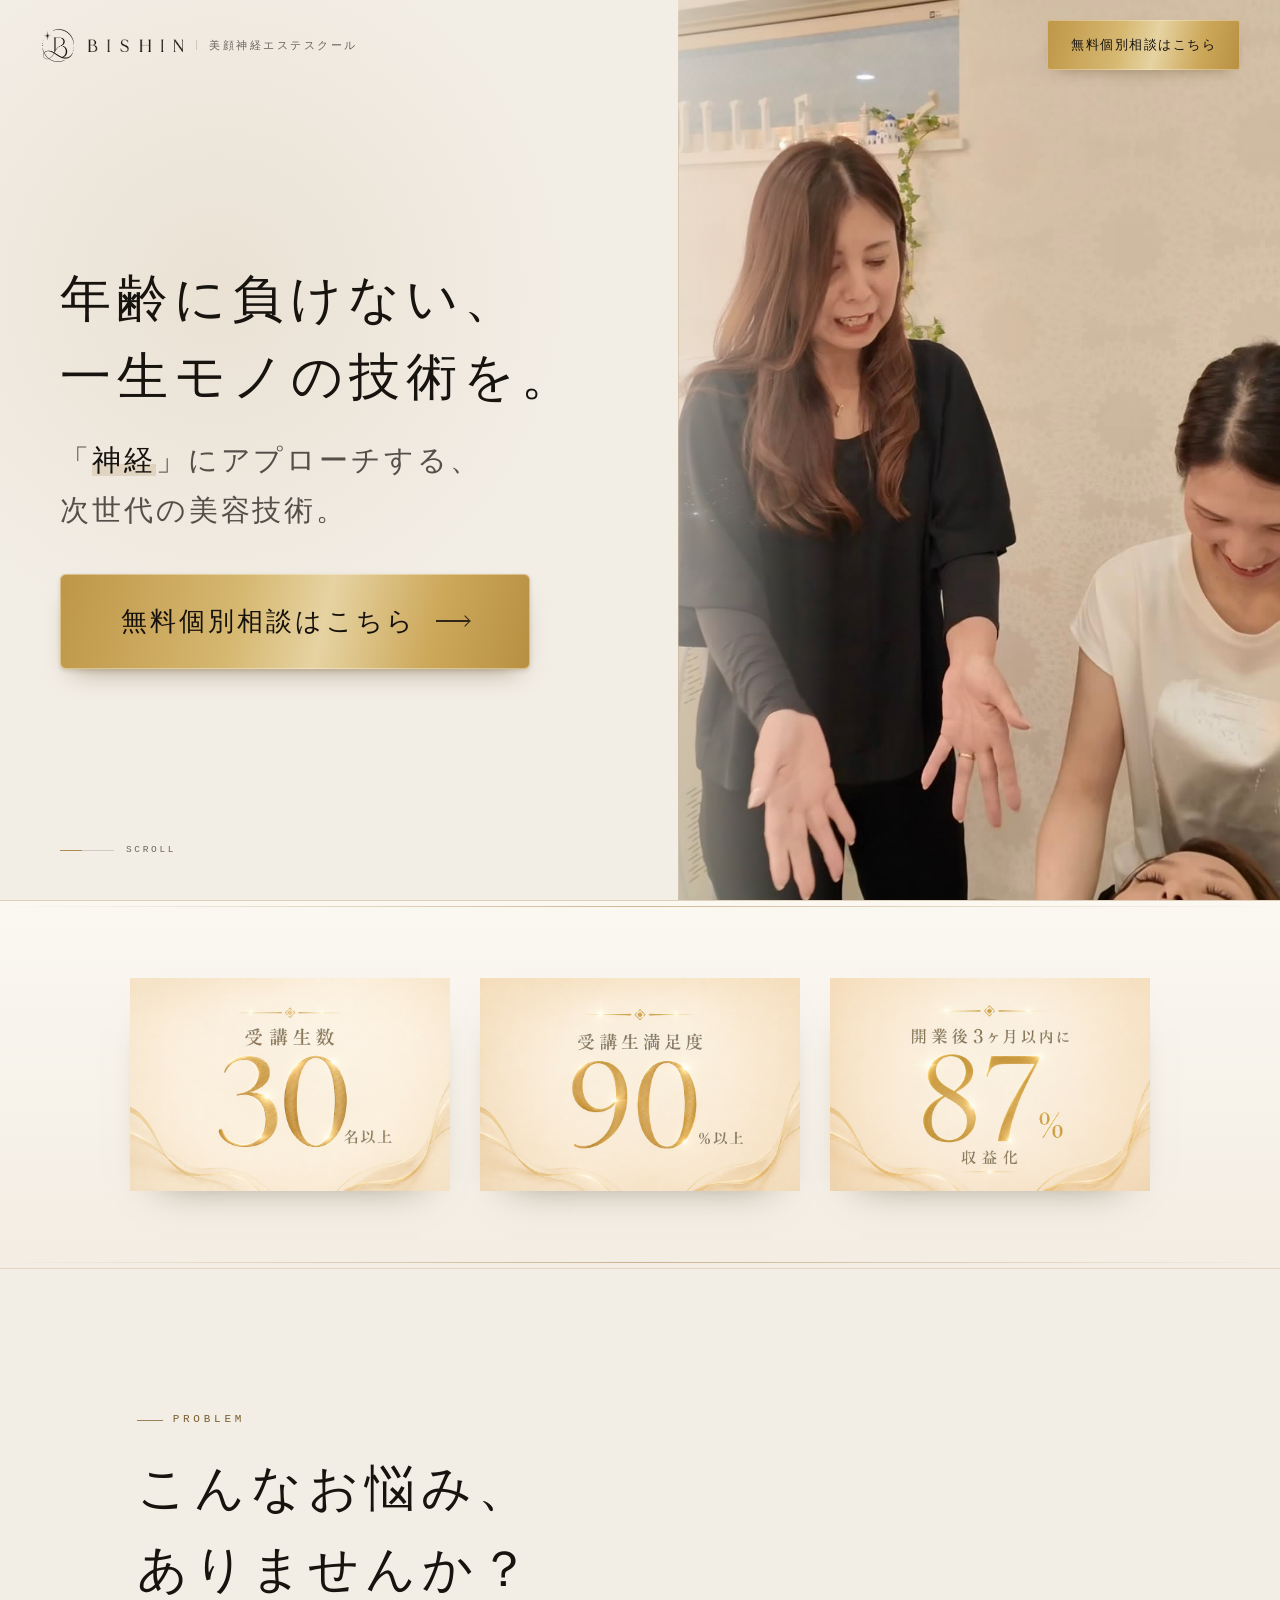
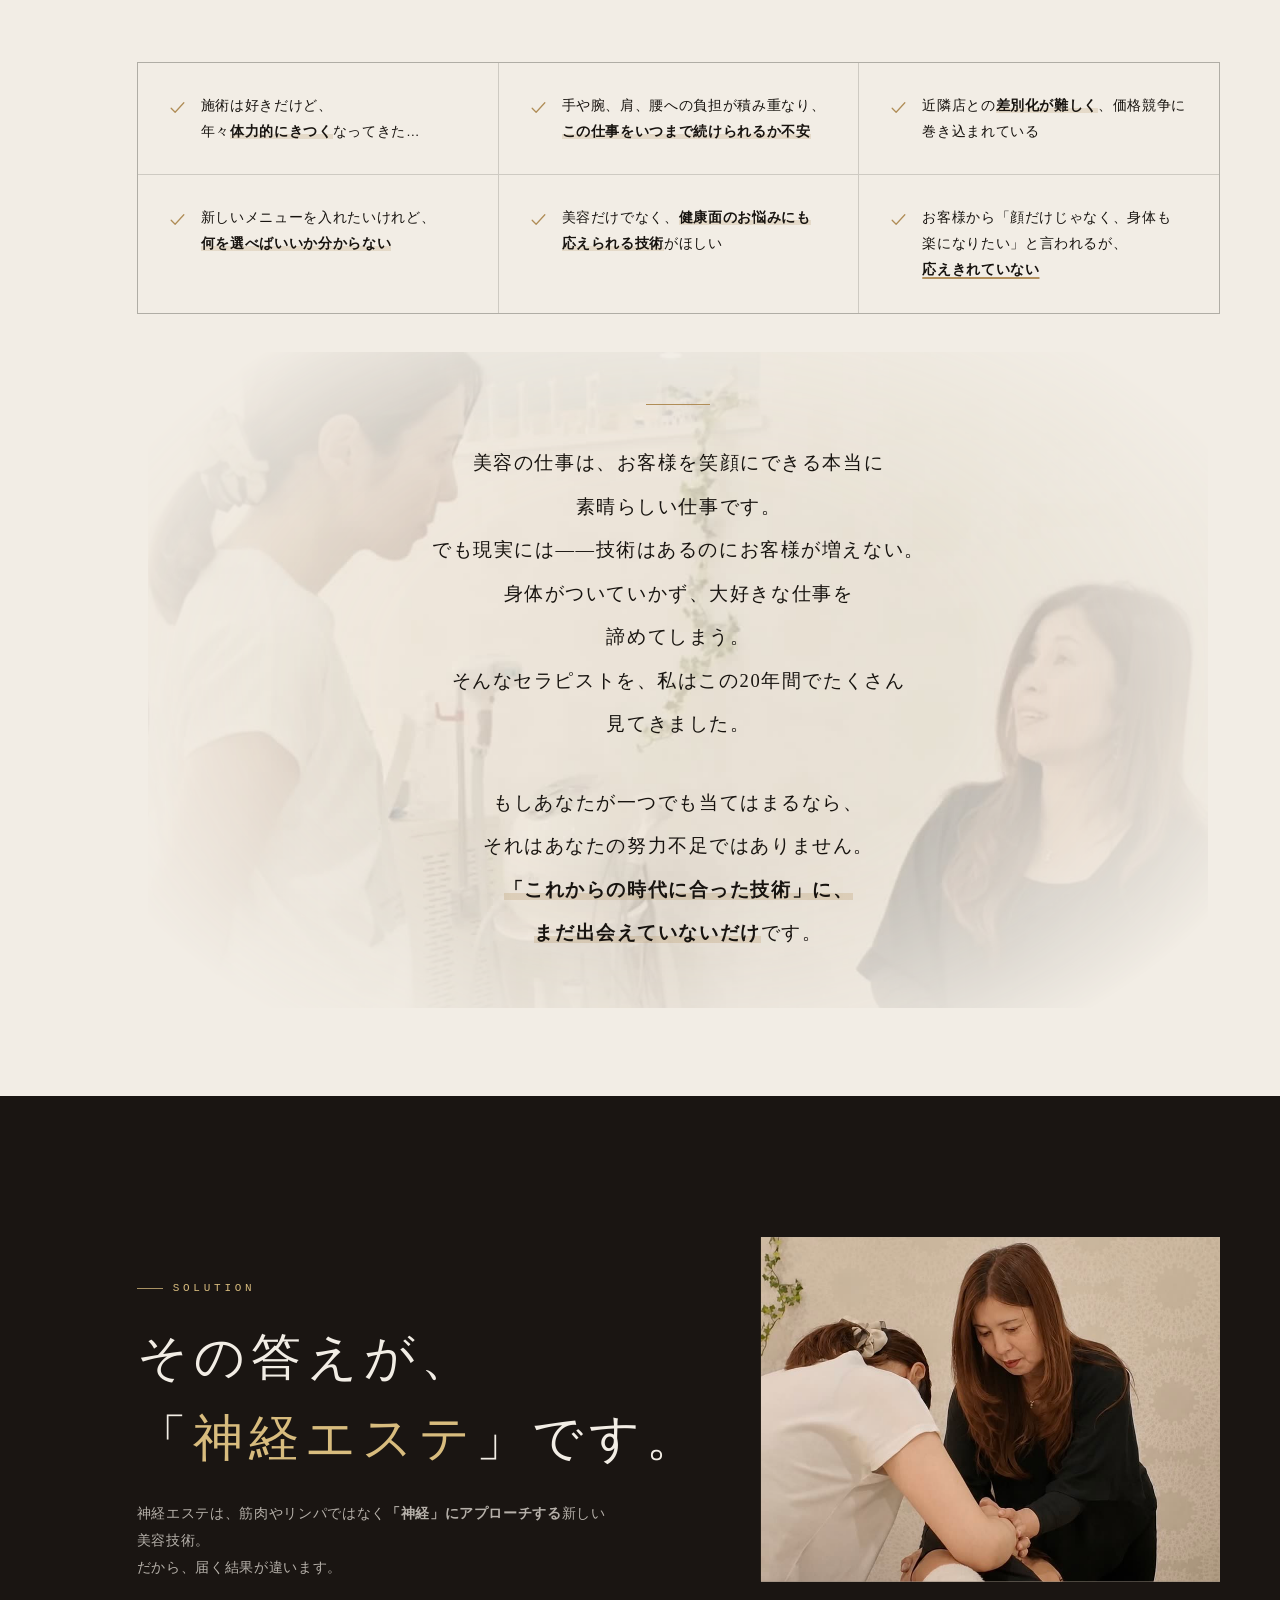
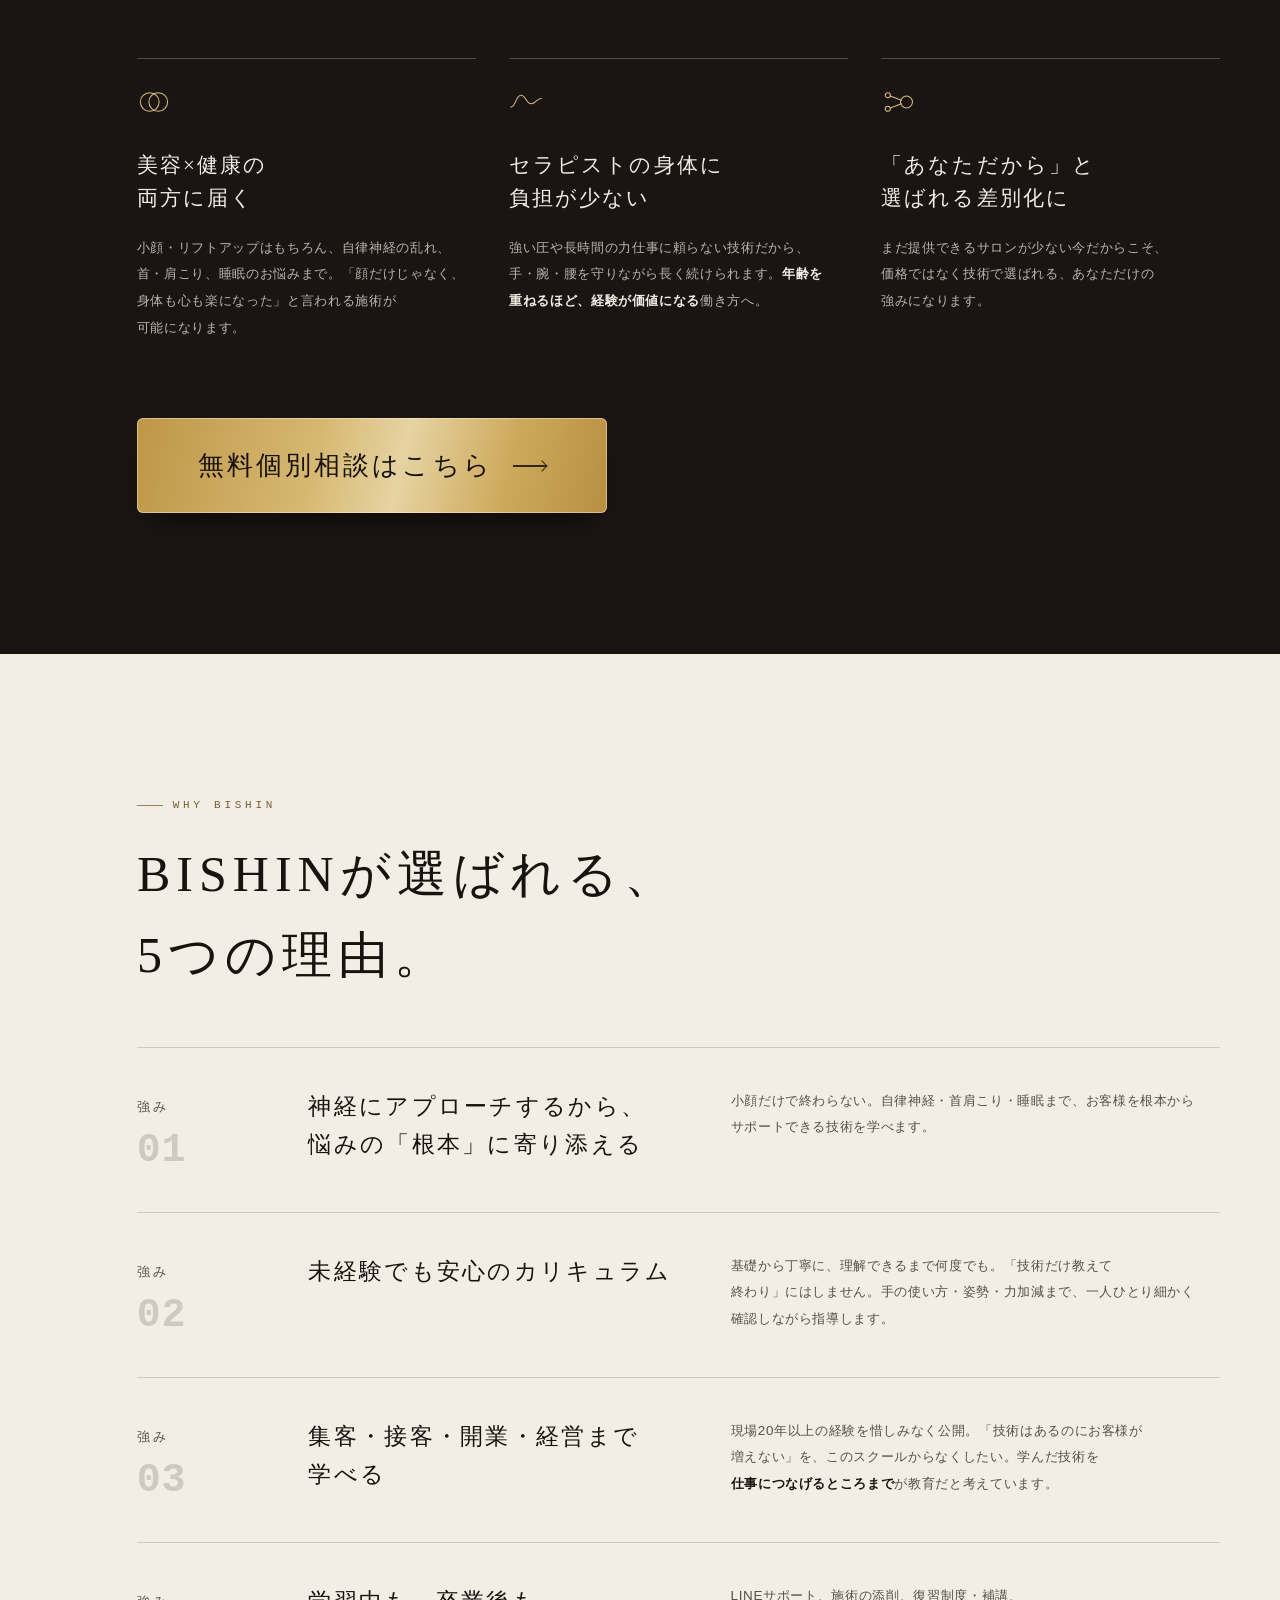
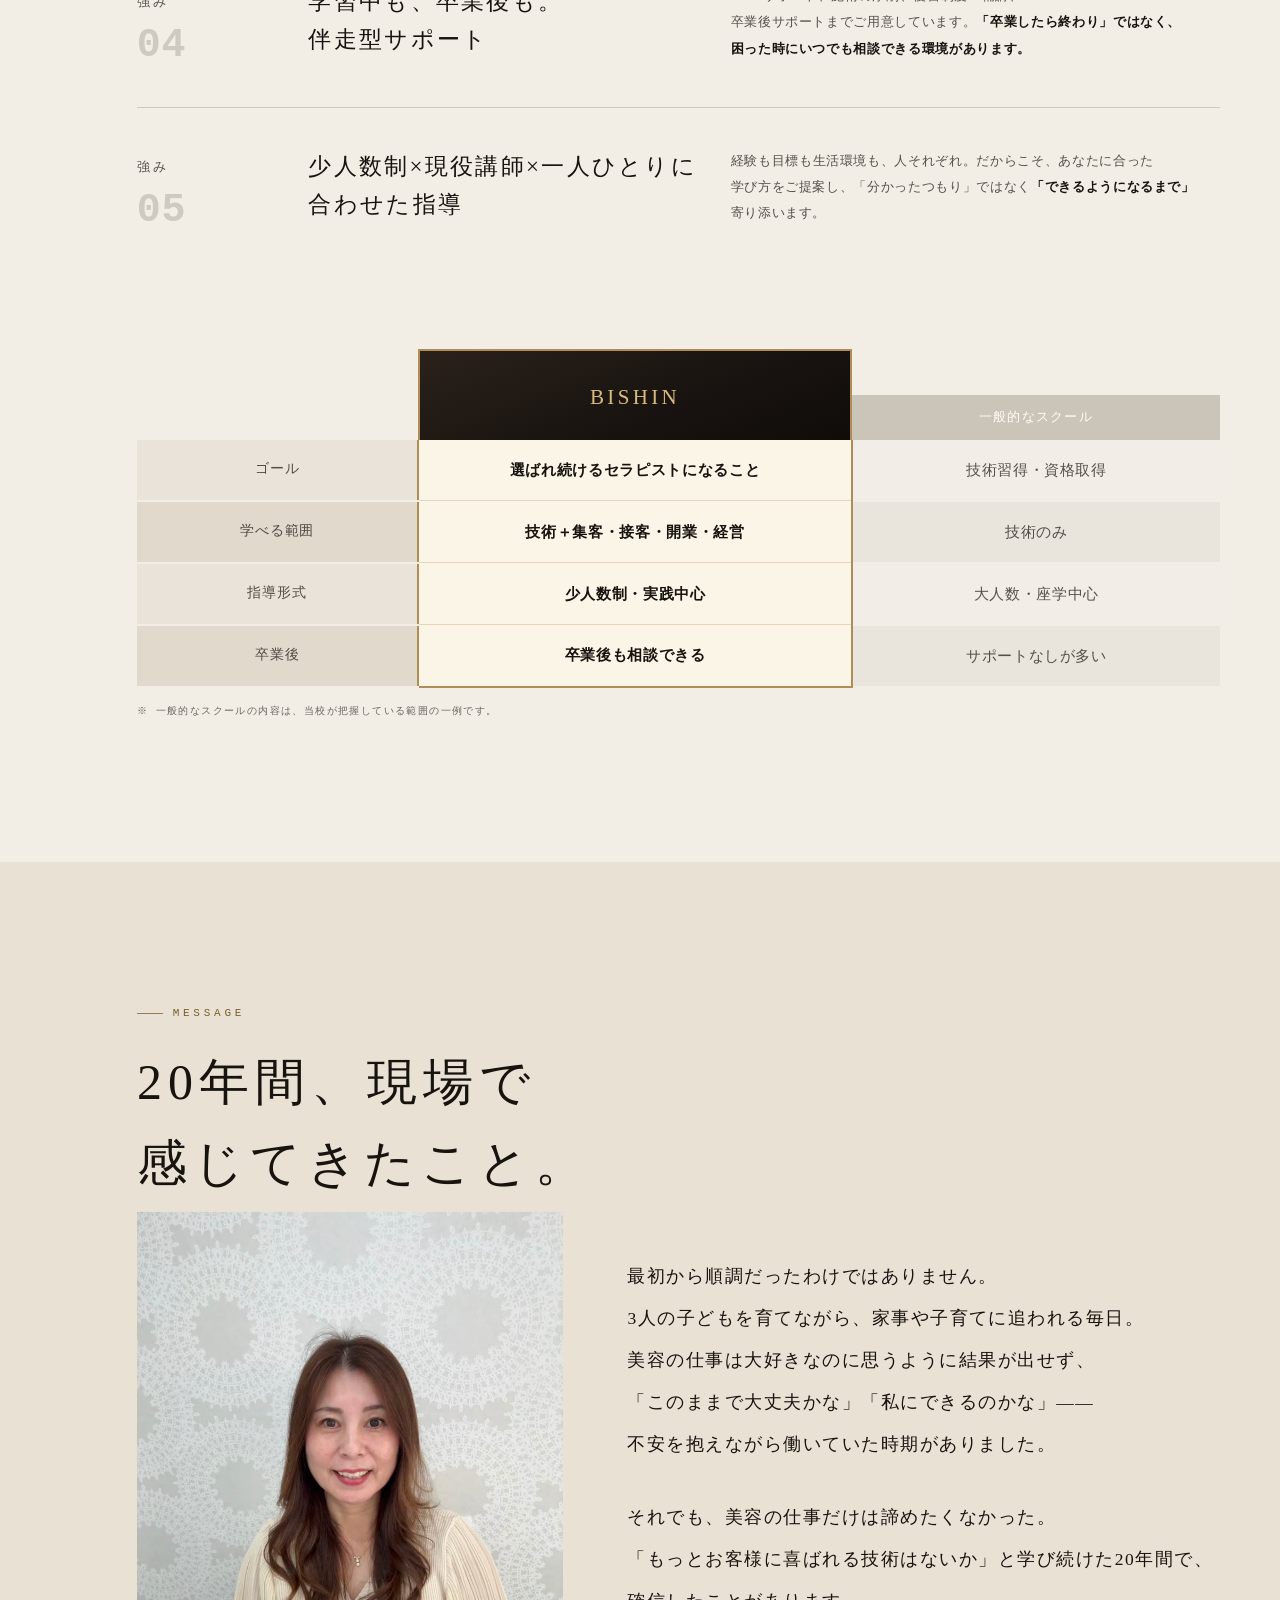
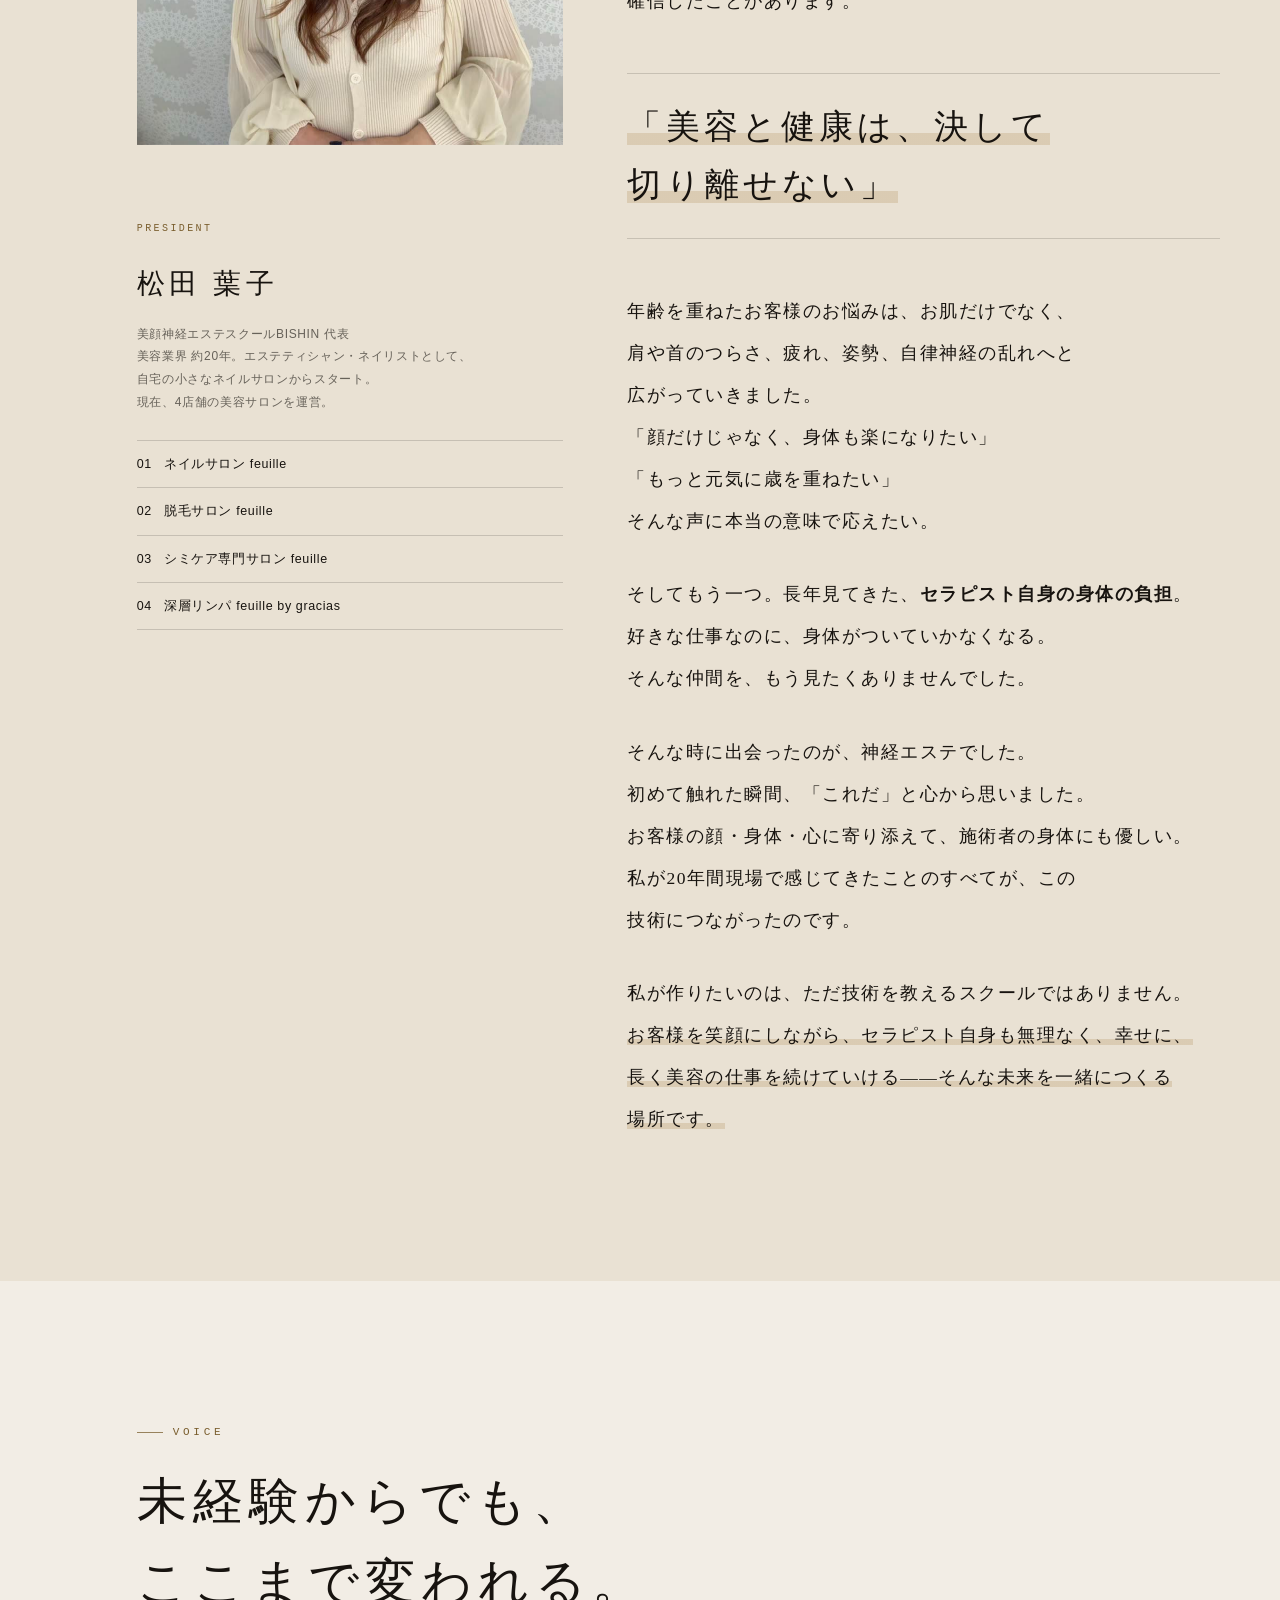
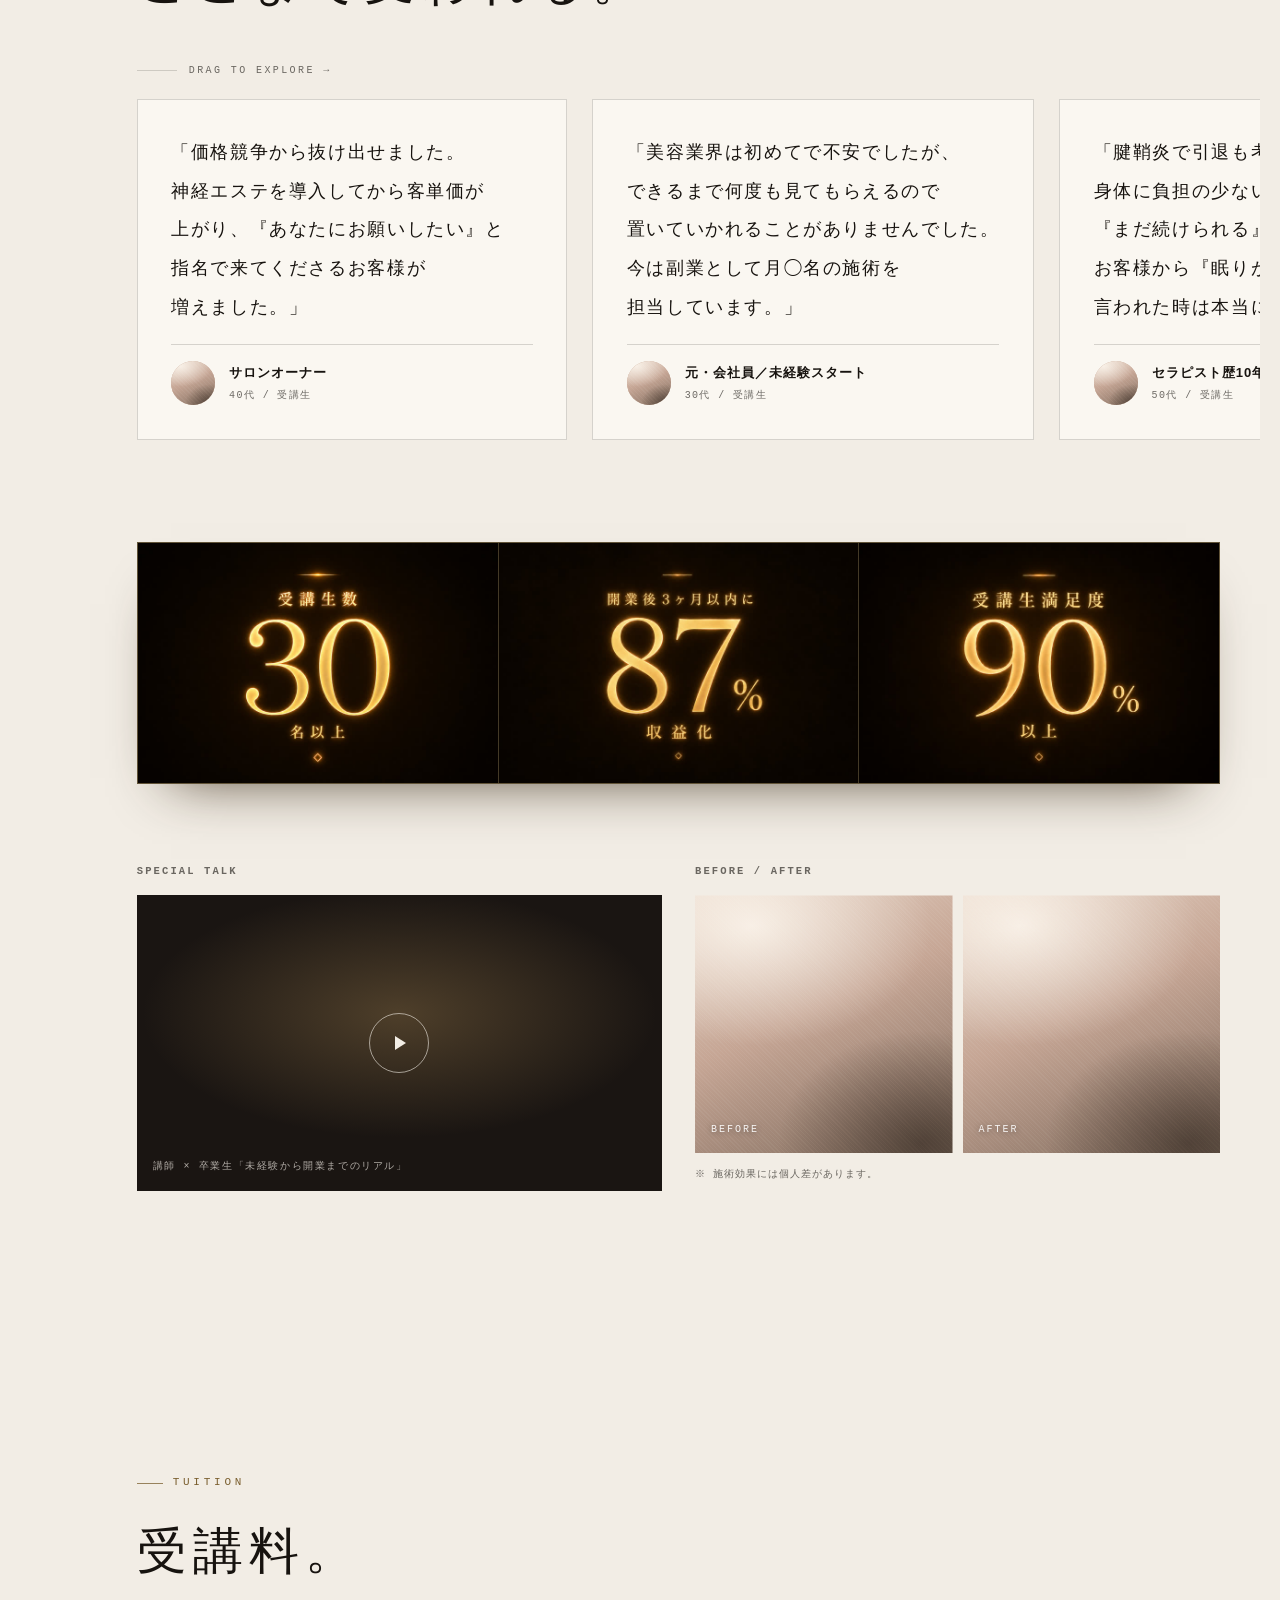
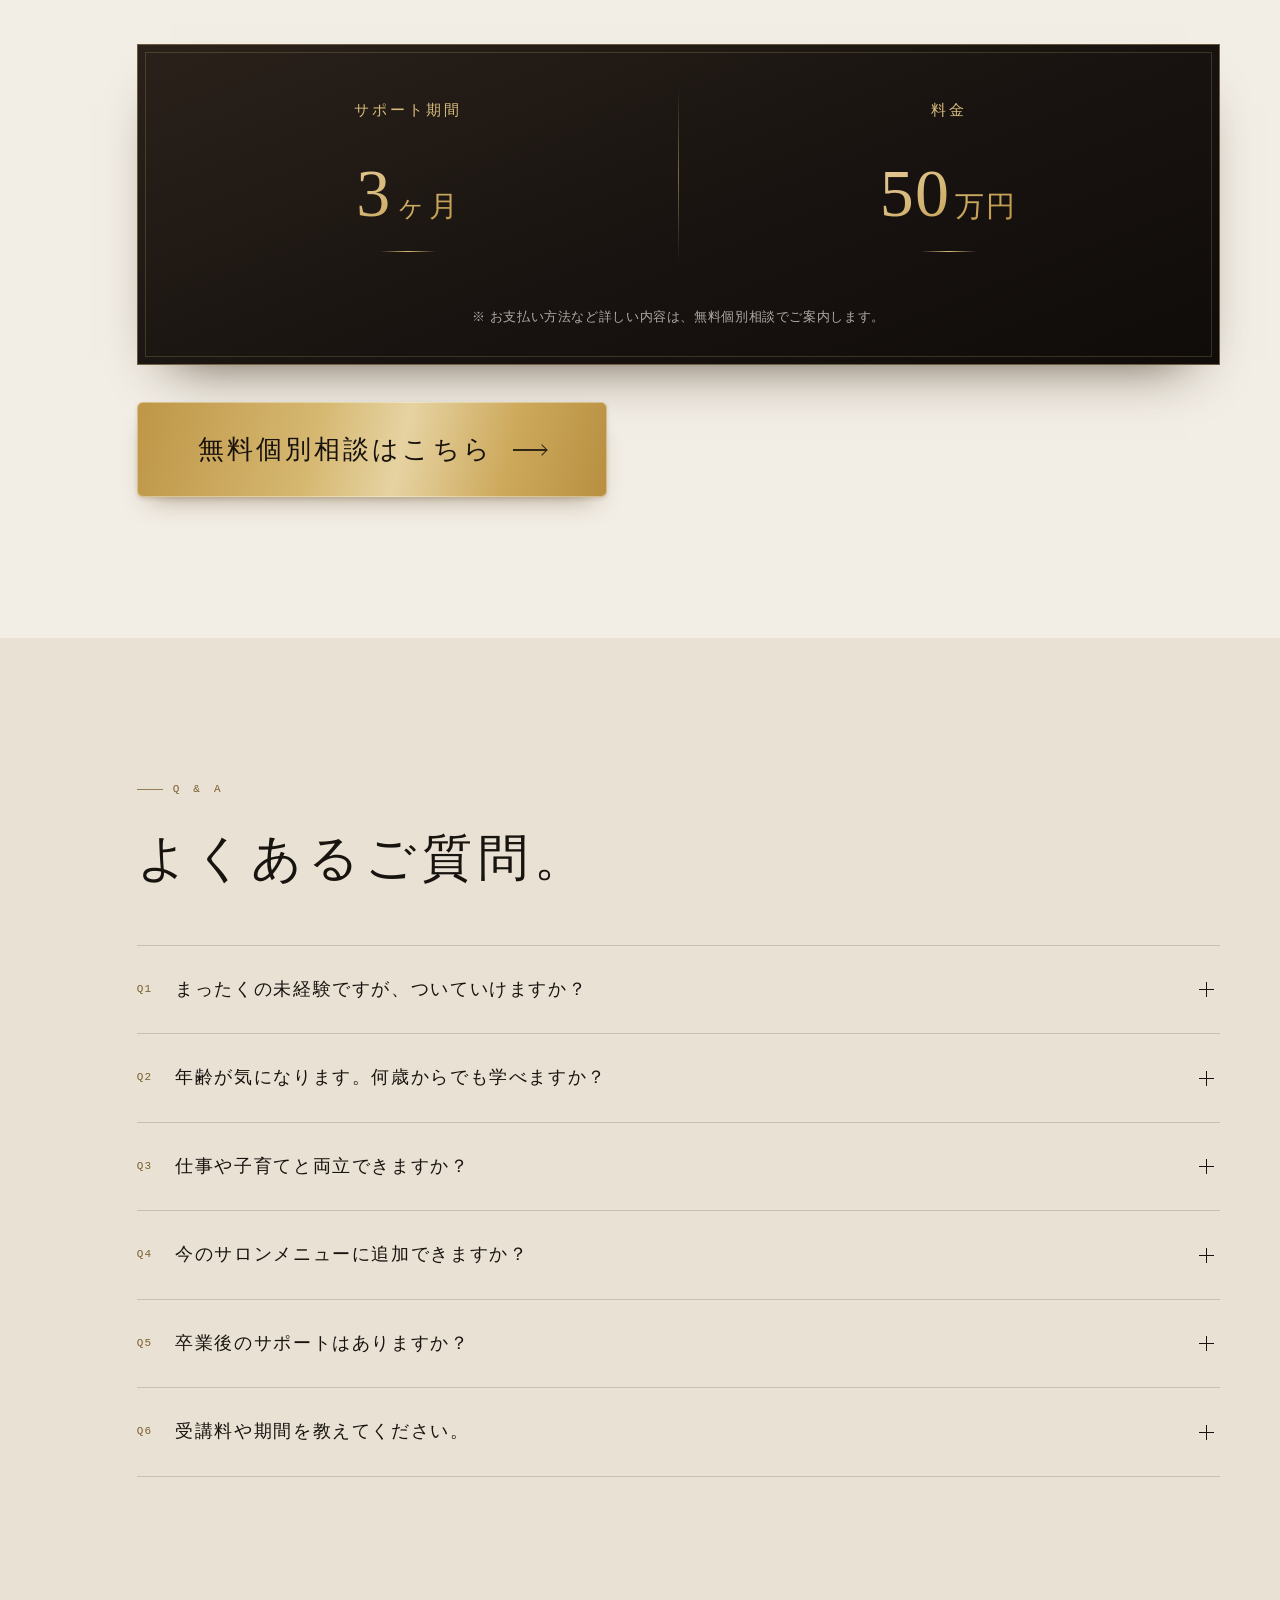
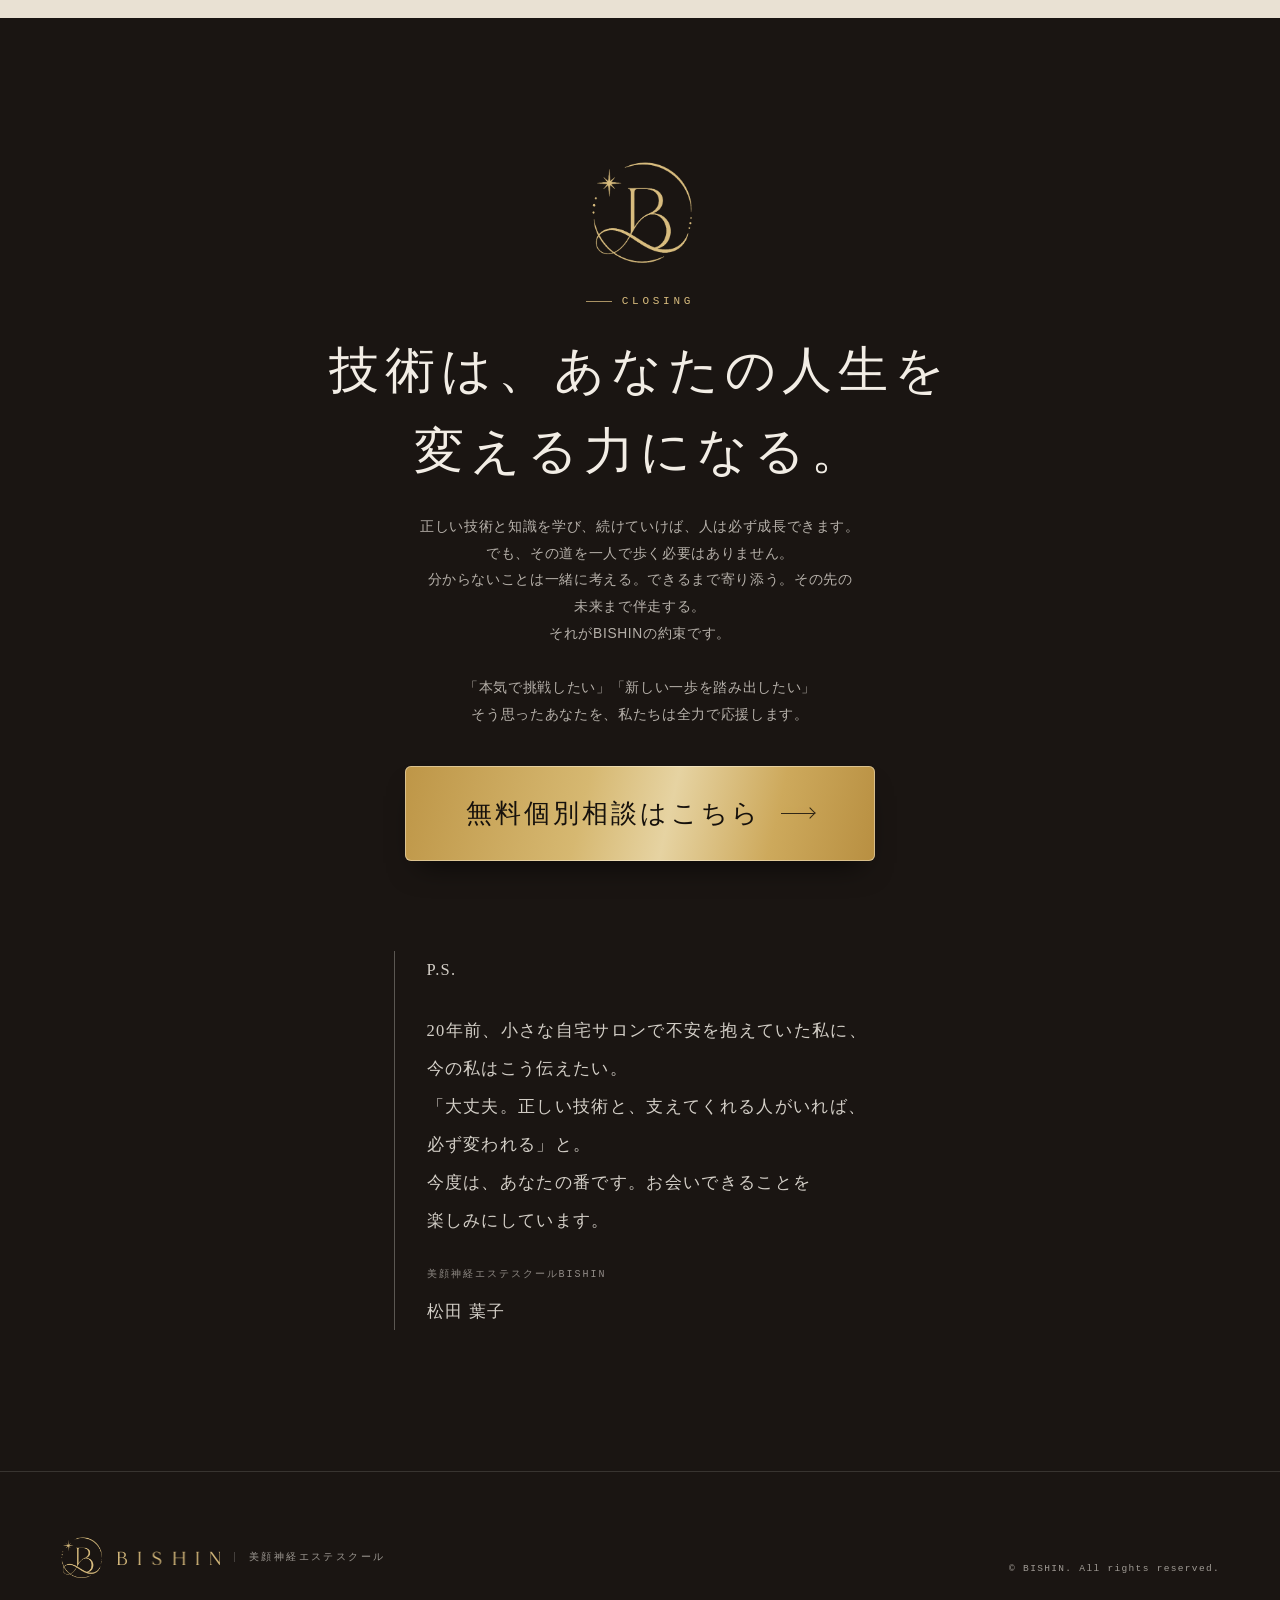
==== commit b0bfa0fa: "料金セクションの見出しを「受講料。」に変更（Tuition） Co-Authored-By: Claude Opus 5 (1M context) <noreply@anthropic.com>" ====
--- a/index.html
+++ b/index.html
@@ -1045,9 +1045,9 @@
      ============================================================ -->
 <section class="sec" id="course">
   <div class="wrap" style="padding-left:var(--rail)">
-    <p class="eyebrow" data-rv="fade">Course</p>
+    <p class="eyebrow" data-rv="fade">Tuition</p>
     <h2 class="h2" data-rv>
-      <span class="ln"><i><span class="nb">受講について。</span></i></span>
+      <span class="ln"><i><span class="nb">受講料。</span></i></span>
     </h2>
     <div class="course-box" data-rv="up">
       <dl class="course-list">
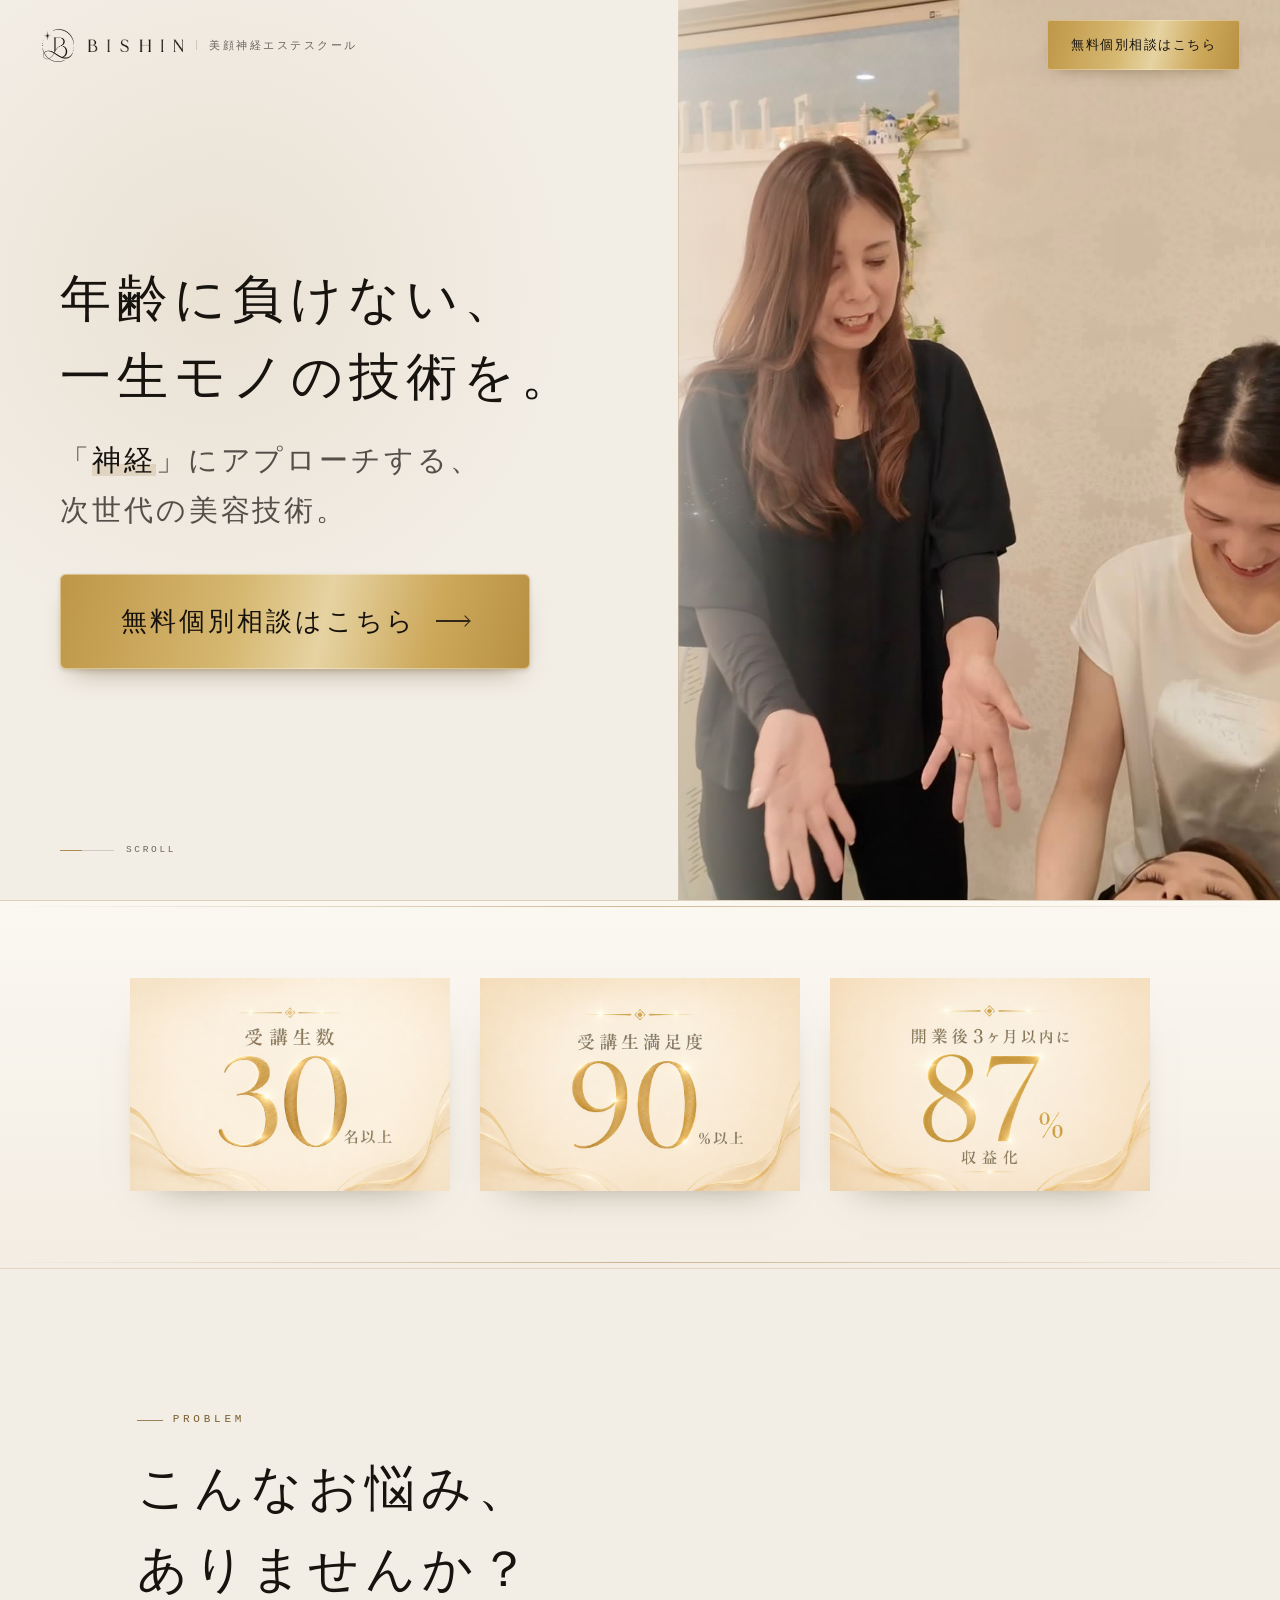
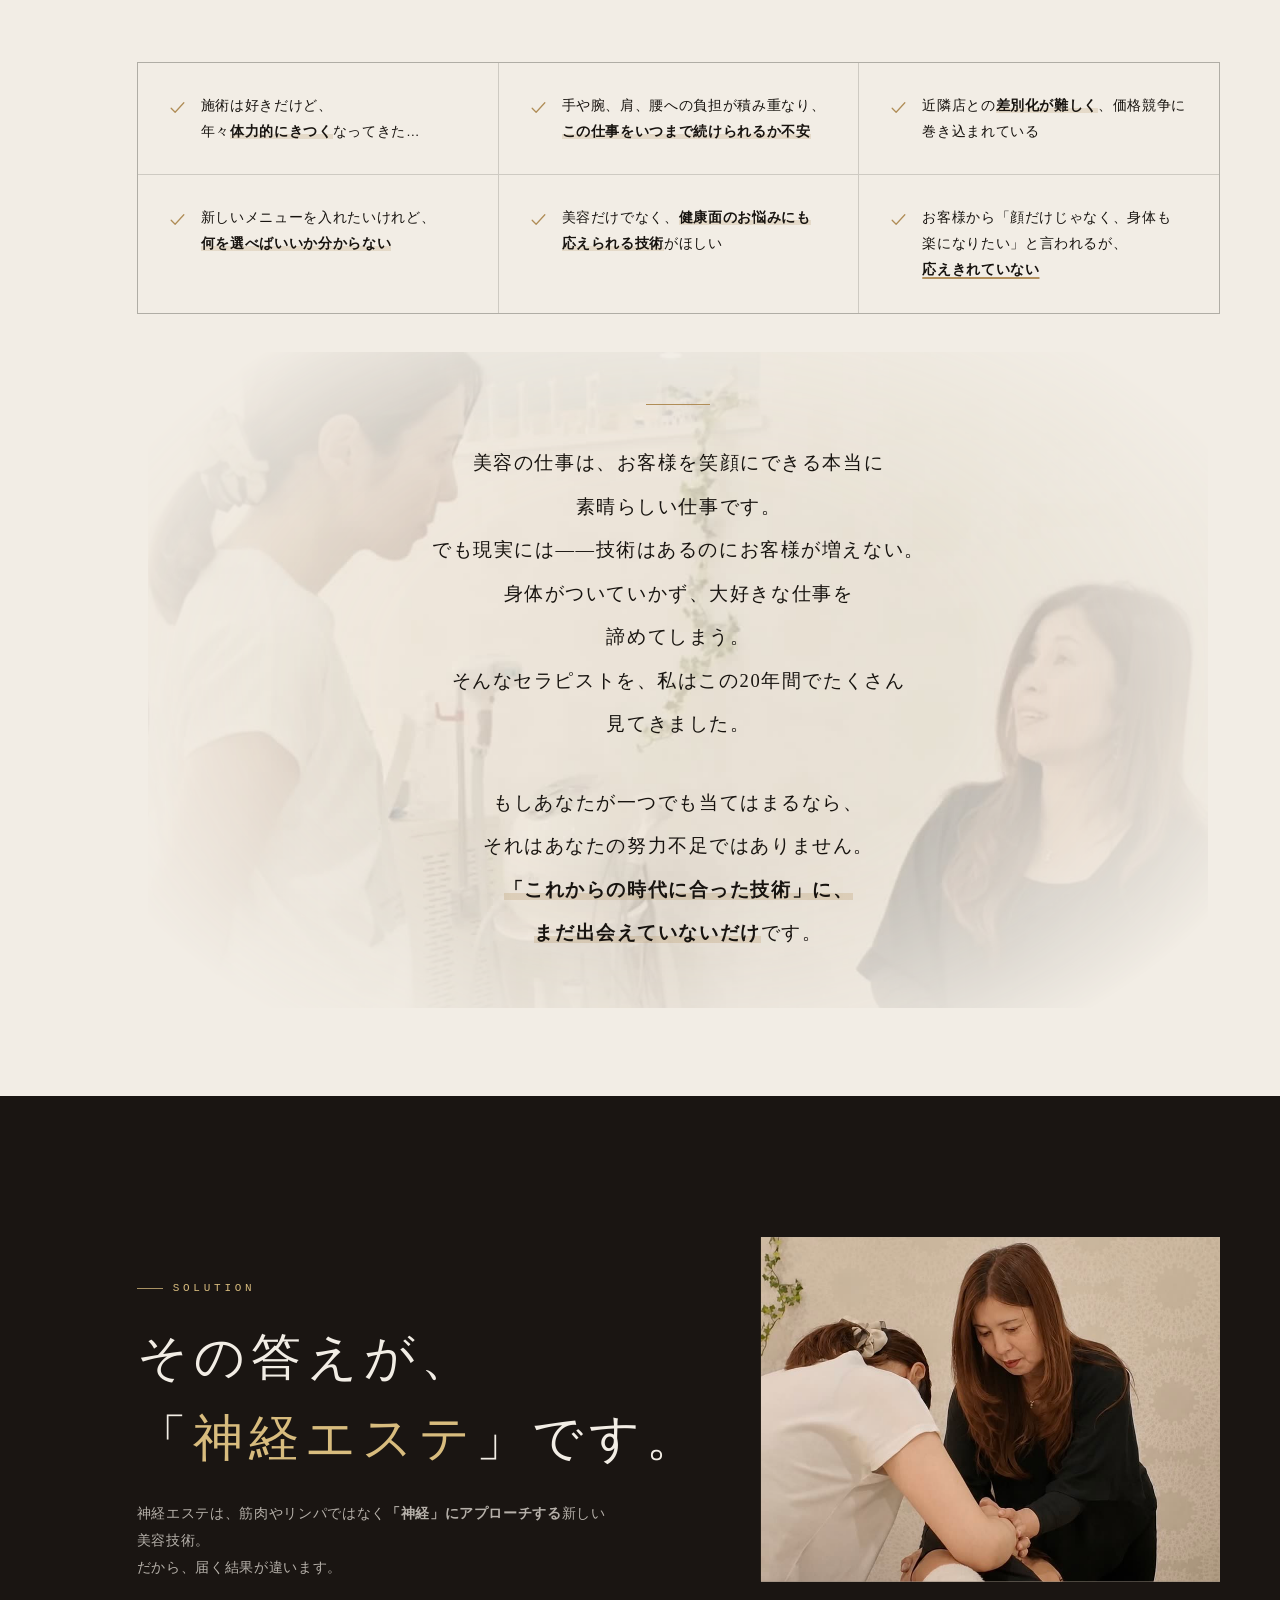
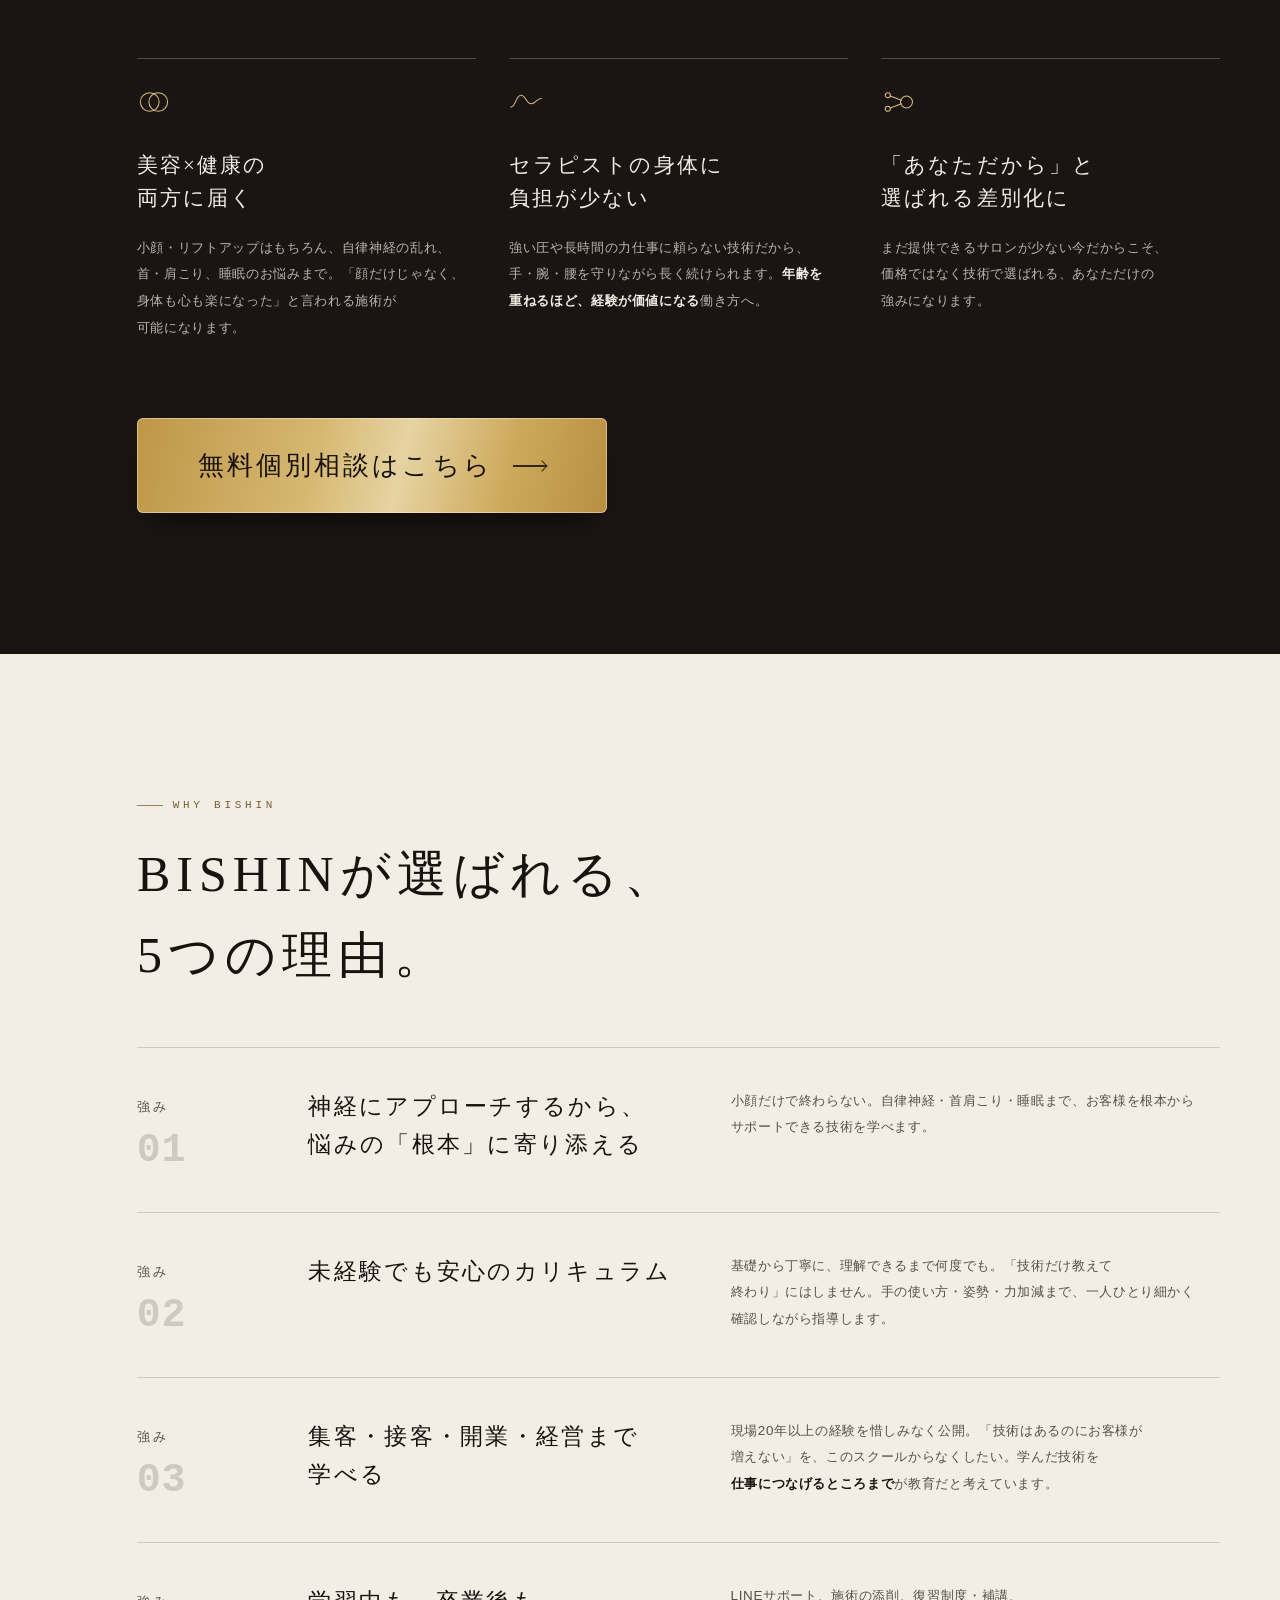
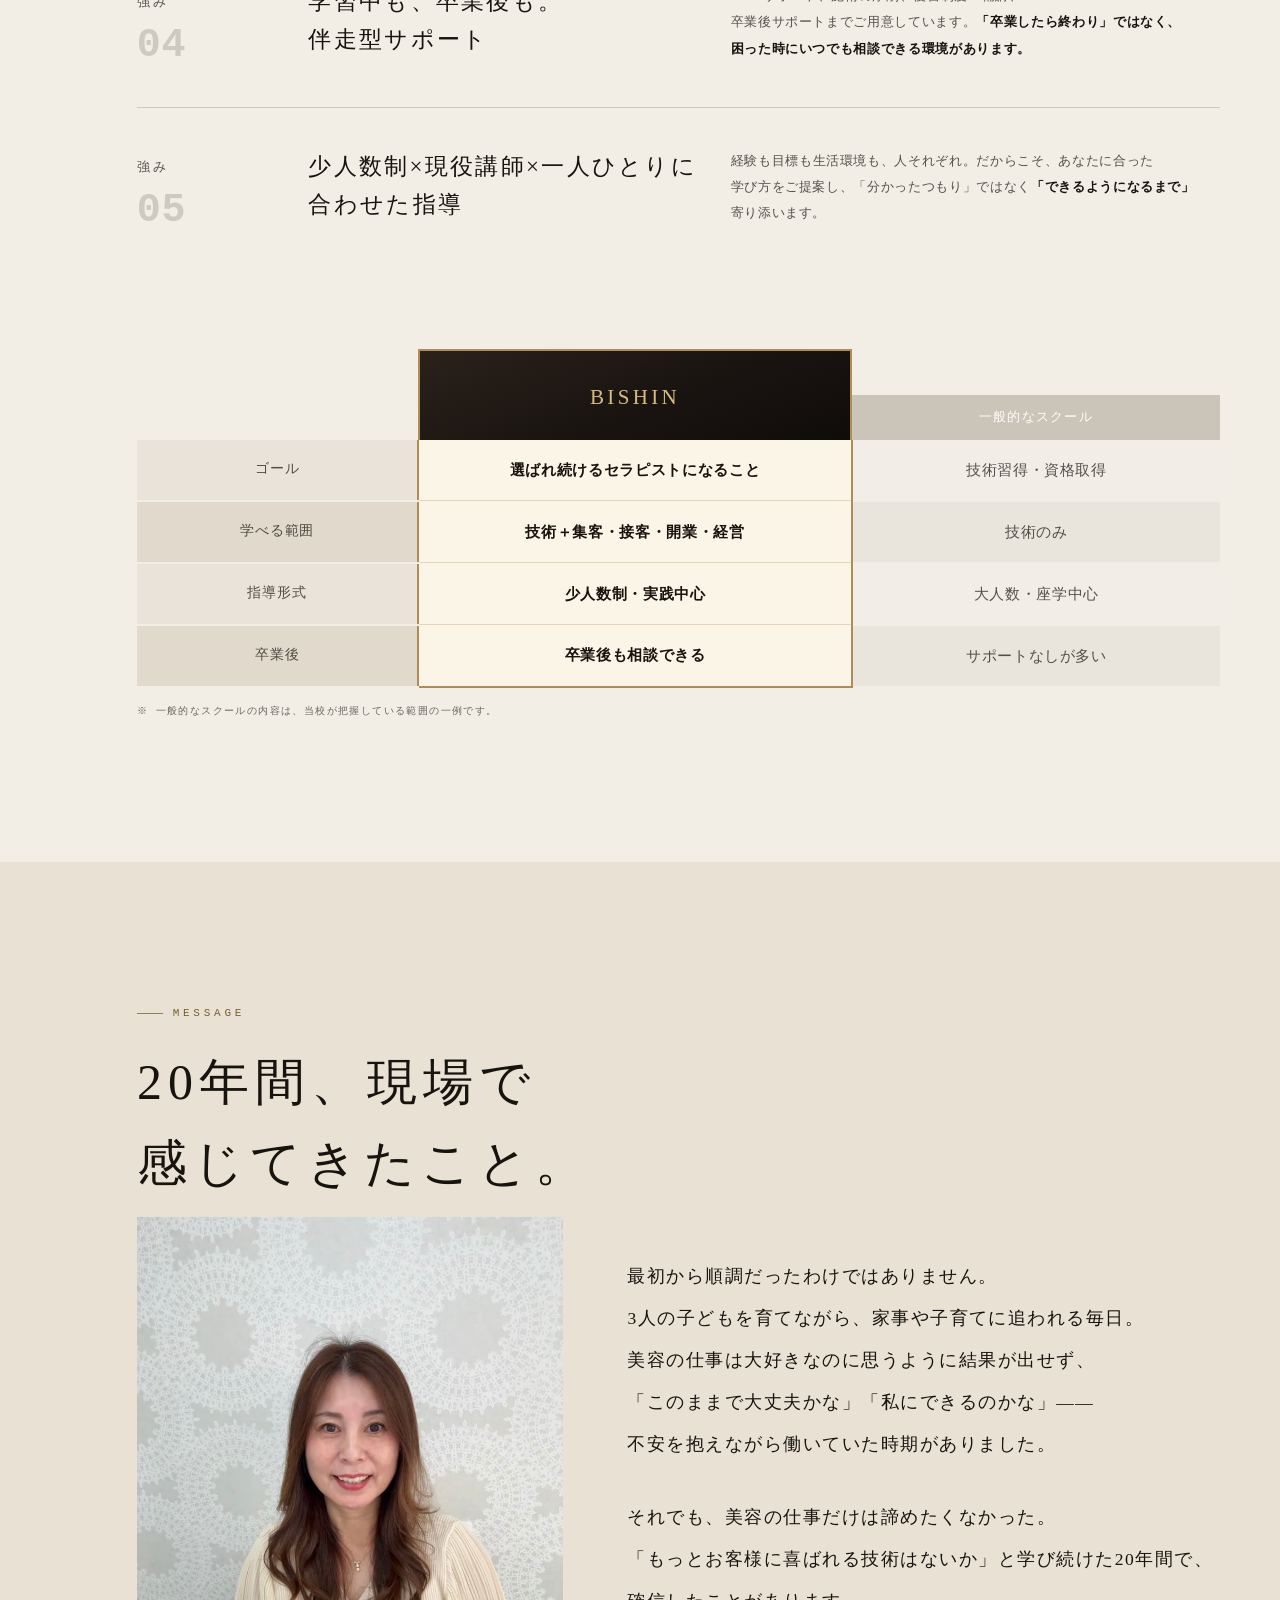
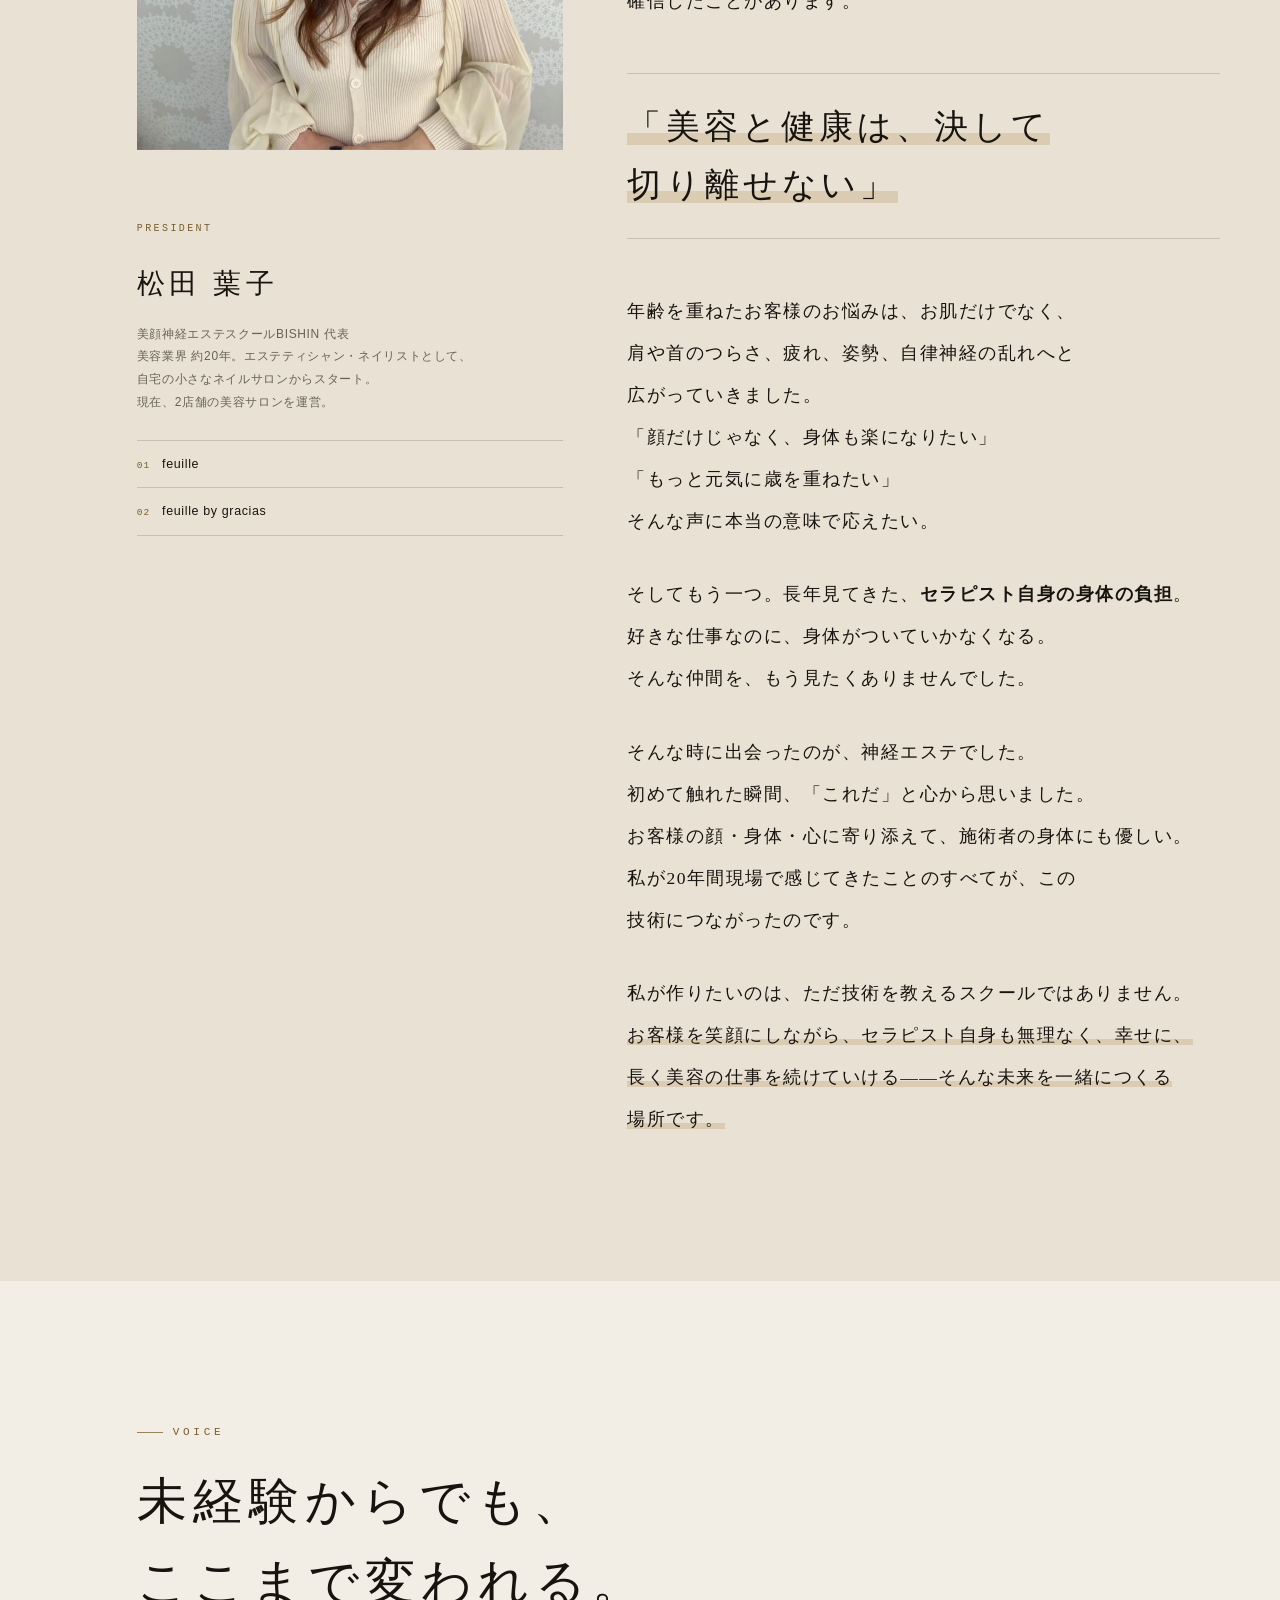
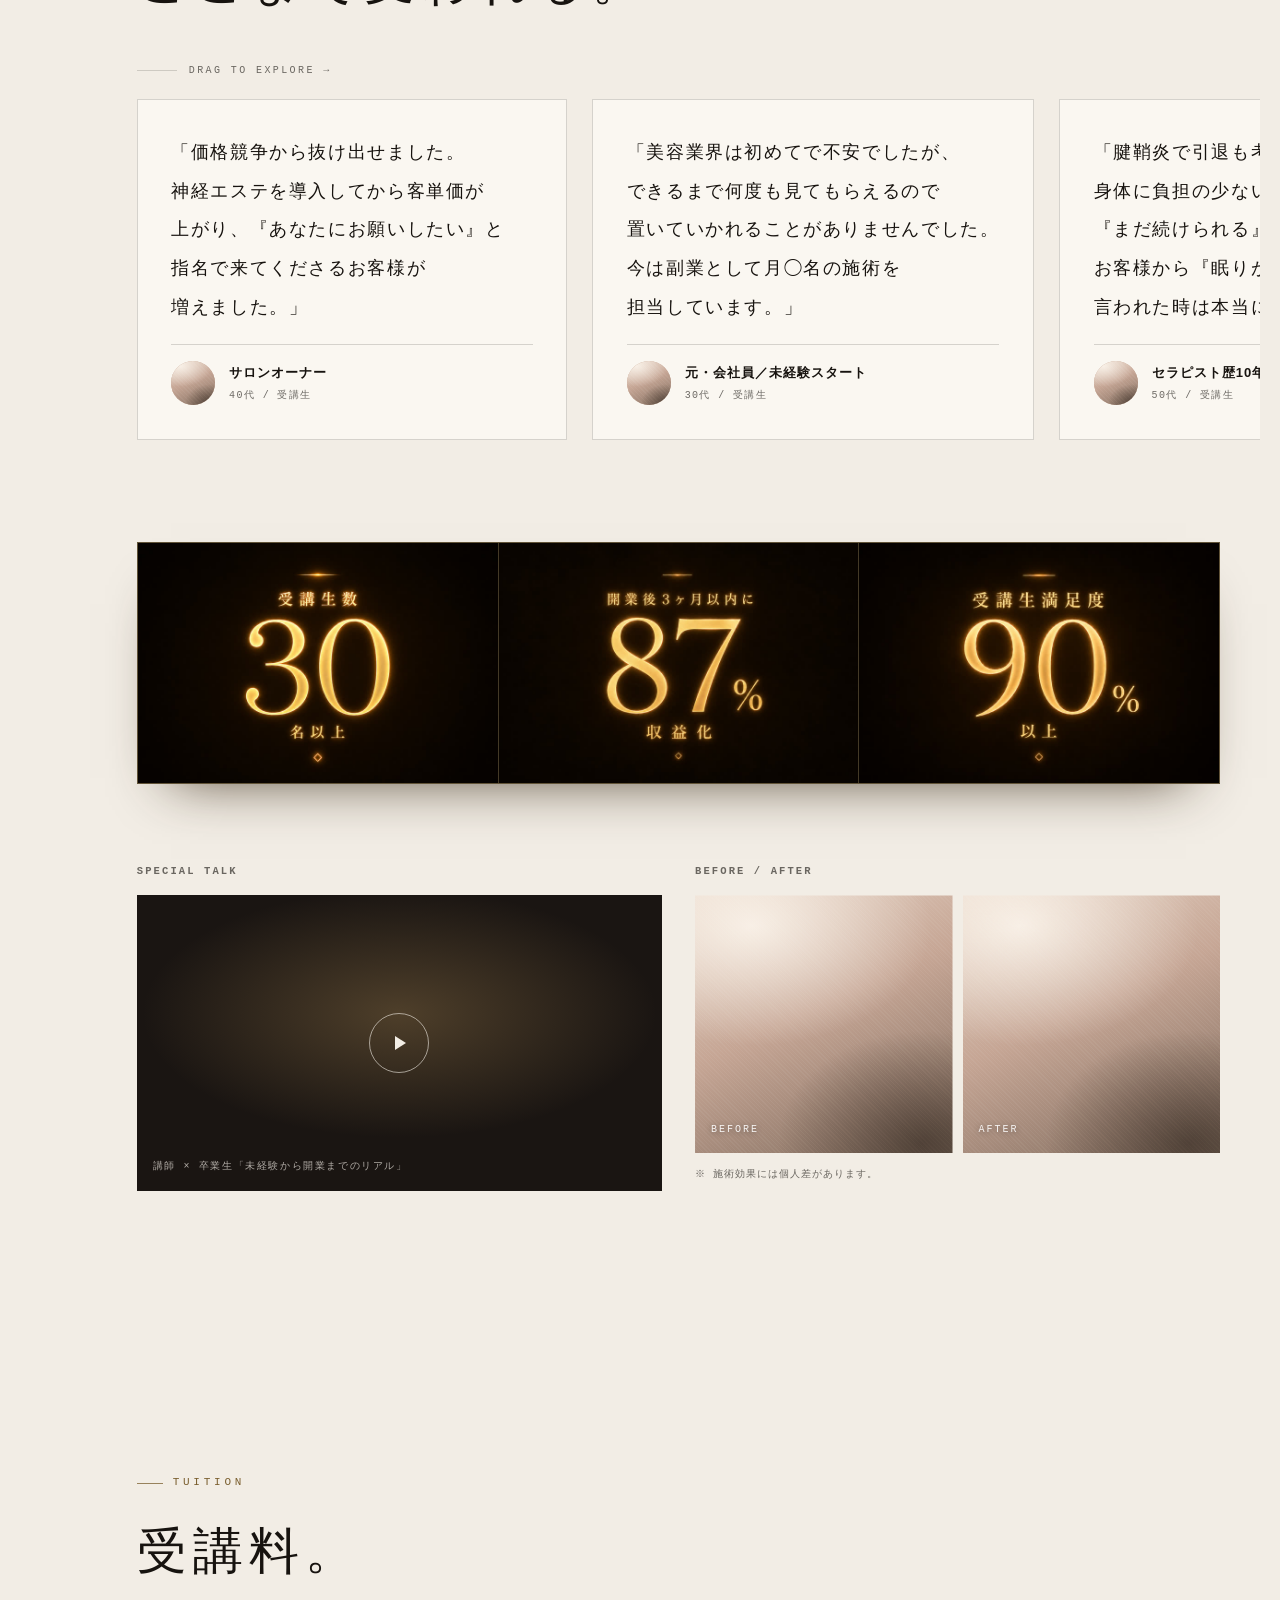
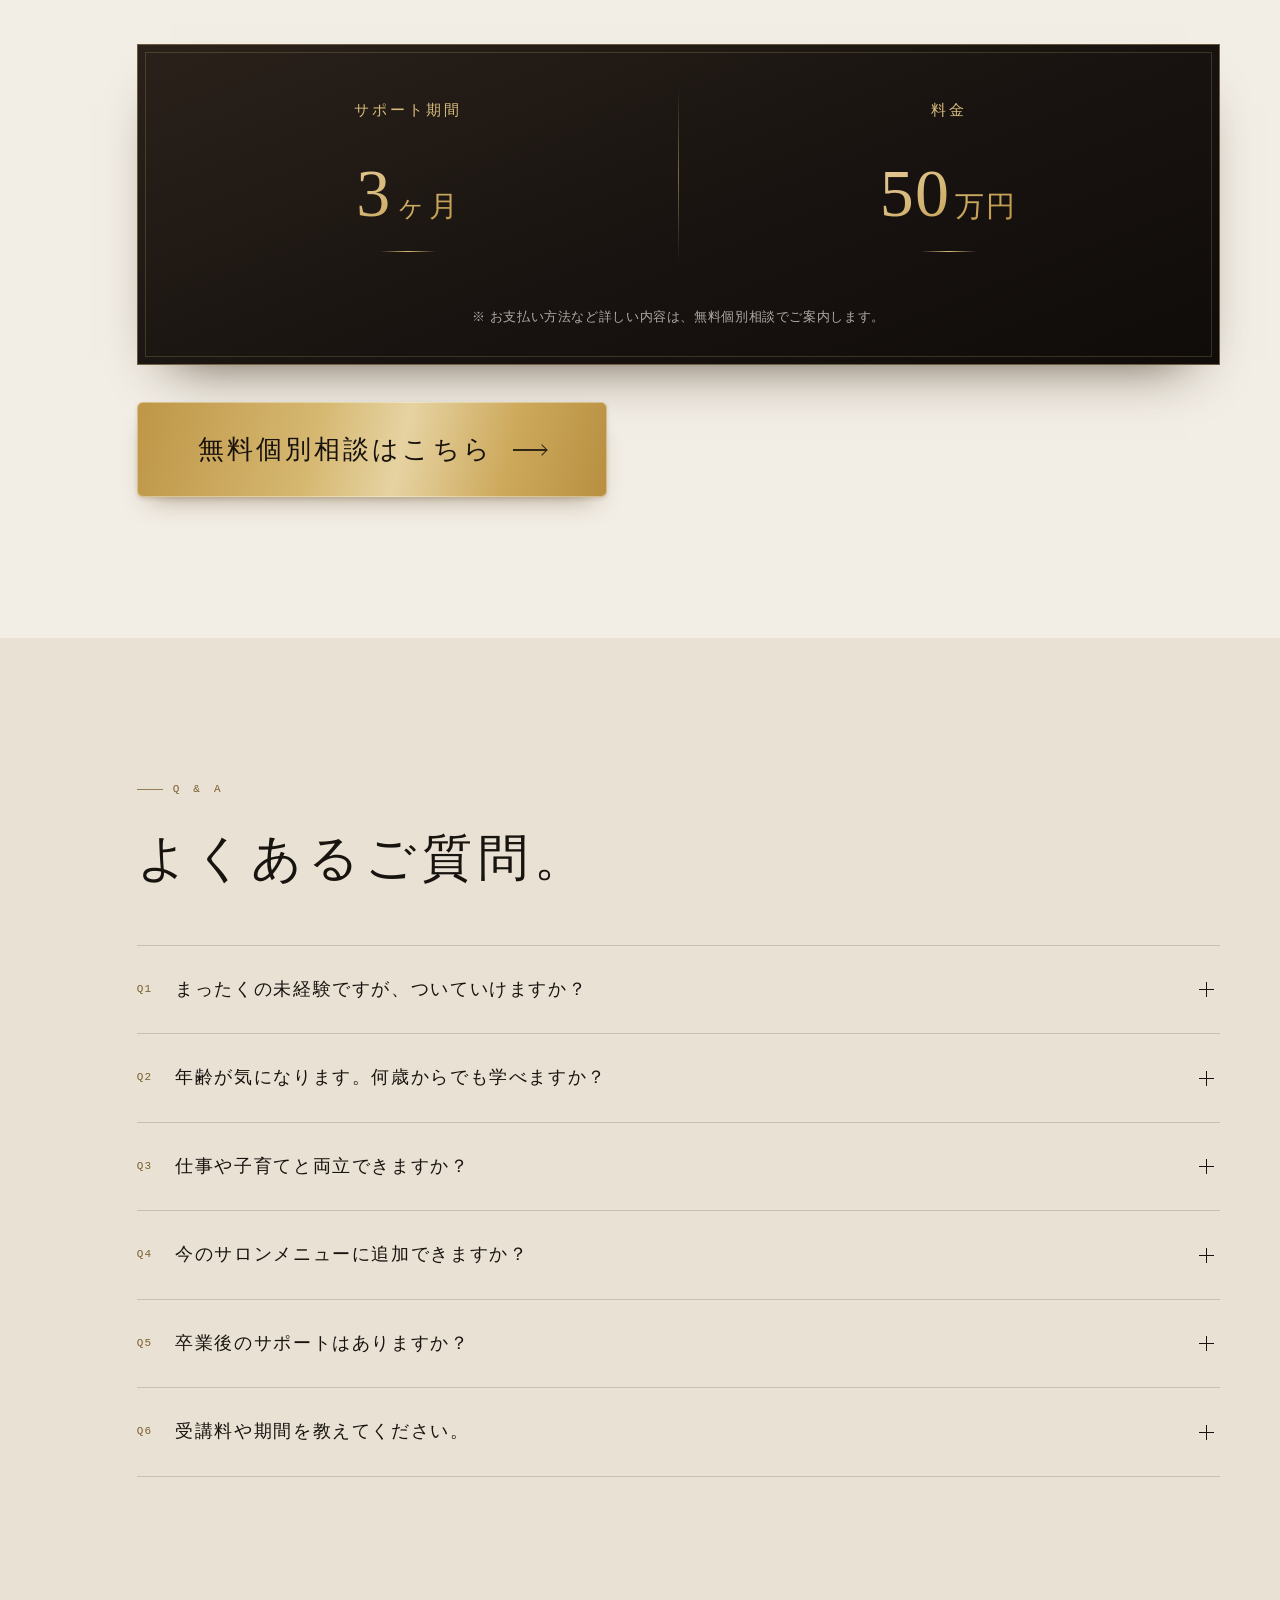
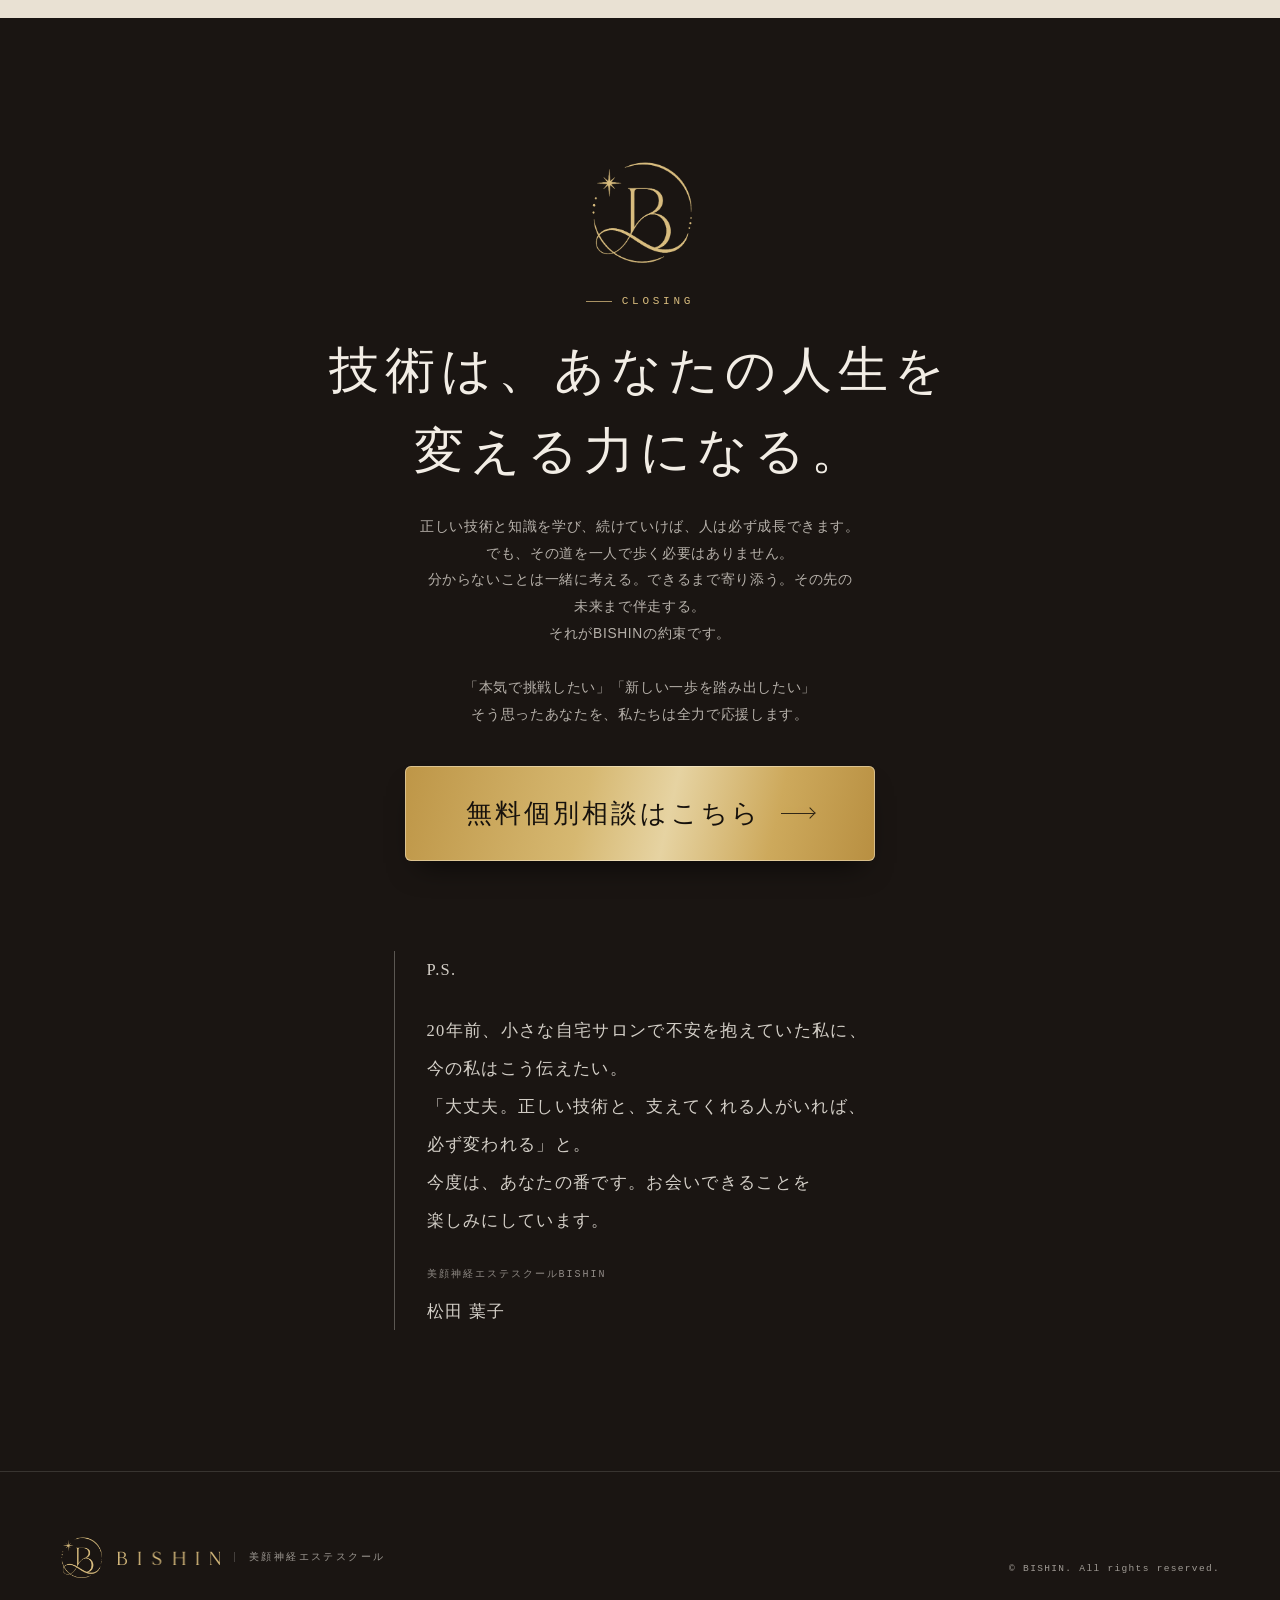
==== commit d87e991c: "運営店舗の記述を事実に合わせる（4店舗→2店舗） 実在するのは feuille と feuille by gracias の2店舗のため、 プロフィール文と店舗一覧を修正。番号spanのclass付け" ====
--- a/index.html
+++ b/index.html
@@ -927,13 +927,11 @@
           <span class="en">PRESIDENT</span>
           <b><span class="nb">松田</span> <span class="nb">葉子</span></b>
           <i><span class="nb">美顔神経エステスクール</span><span class="nb">BISHIN</span> <span class="nb">代表</span><br>
-            <span class="nb">美容業界</span> <span class="nb">約20年。</span><span class="nb">エステティシャン・</span><span class="nb">ネイリストとして、</span><br><span class="nb">自宅の</span><span class="nb">小さな</span><span class="nb">ネイルサロンから</span><span class="nb">スタート。</span><br><span class="nb">現在、</span><span class="nb">4店舗の</span><span class="nb">美容サロンを</span><span class="nb">運営。</span></i>
+            <span class="nb">美容業界</span> <span class="nb">約20年。</span><span class="nb">エステティシャン・</span><span class="nb">ネイリストとして、</span><br><span class="nb">自宅の</span><span class="nb">小さな</span><span class="nb">ネイルサロンから</span><span class="nb">スタート。</span><br><span class="nb">現在、</span><span class="nb">2店舗の</span><span class="nb">美容サロンを</span><span class="nb">運営。</span></i>
         </div>
         <ul class="salons" data-rv="up" data-d="1">
-          <li><span>01</span><span class="tx"><span class="nb">ネイルサロン</span> feuille</span></li>
-          <li><span>02</span><span class="tx"><span class="nb">脱毛サロン</span> feuille</span></li>
-          <li><span>03</span><span class="tx"><span class="nb">シミケア専門サロン</span> feuille</span></li>
-          <li><span>04</span><span class="tx"><span class="nb">深層リンパ</span> feuille by gracias</span></li>
+          <li><span class="no">01</span><span class="tx">feuille</span></li>
+          <li><span class="no">02</span><span class="tx">feuille by gracias</span></li>
         </ul>
       </div>
 
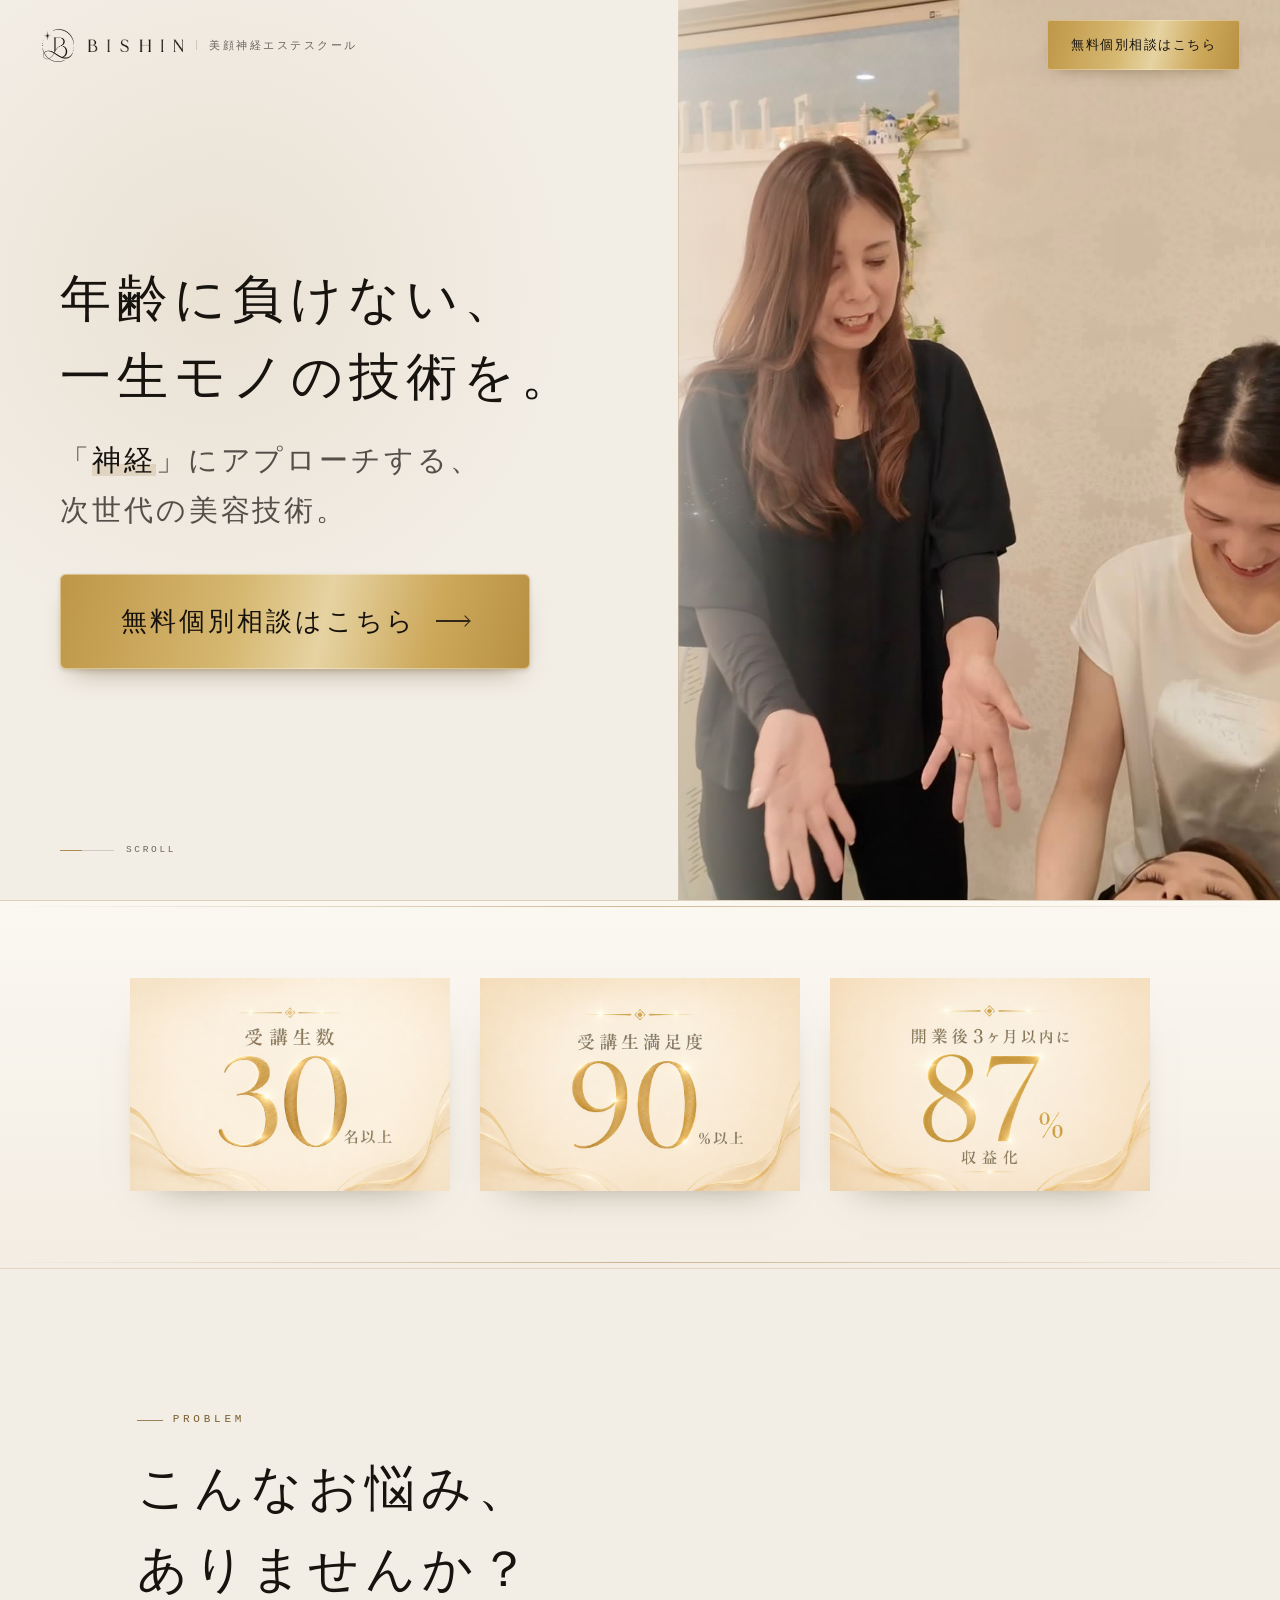
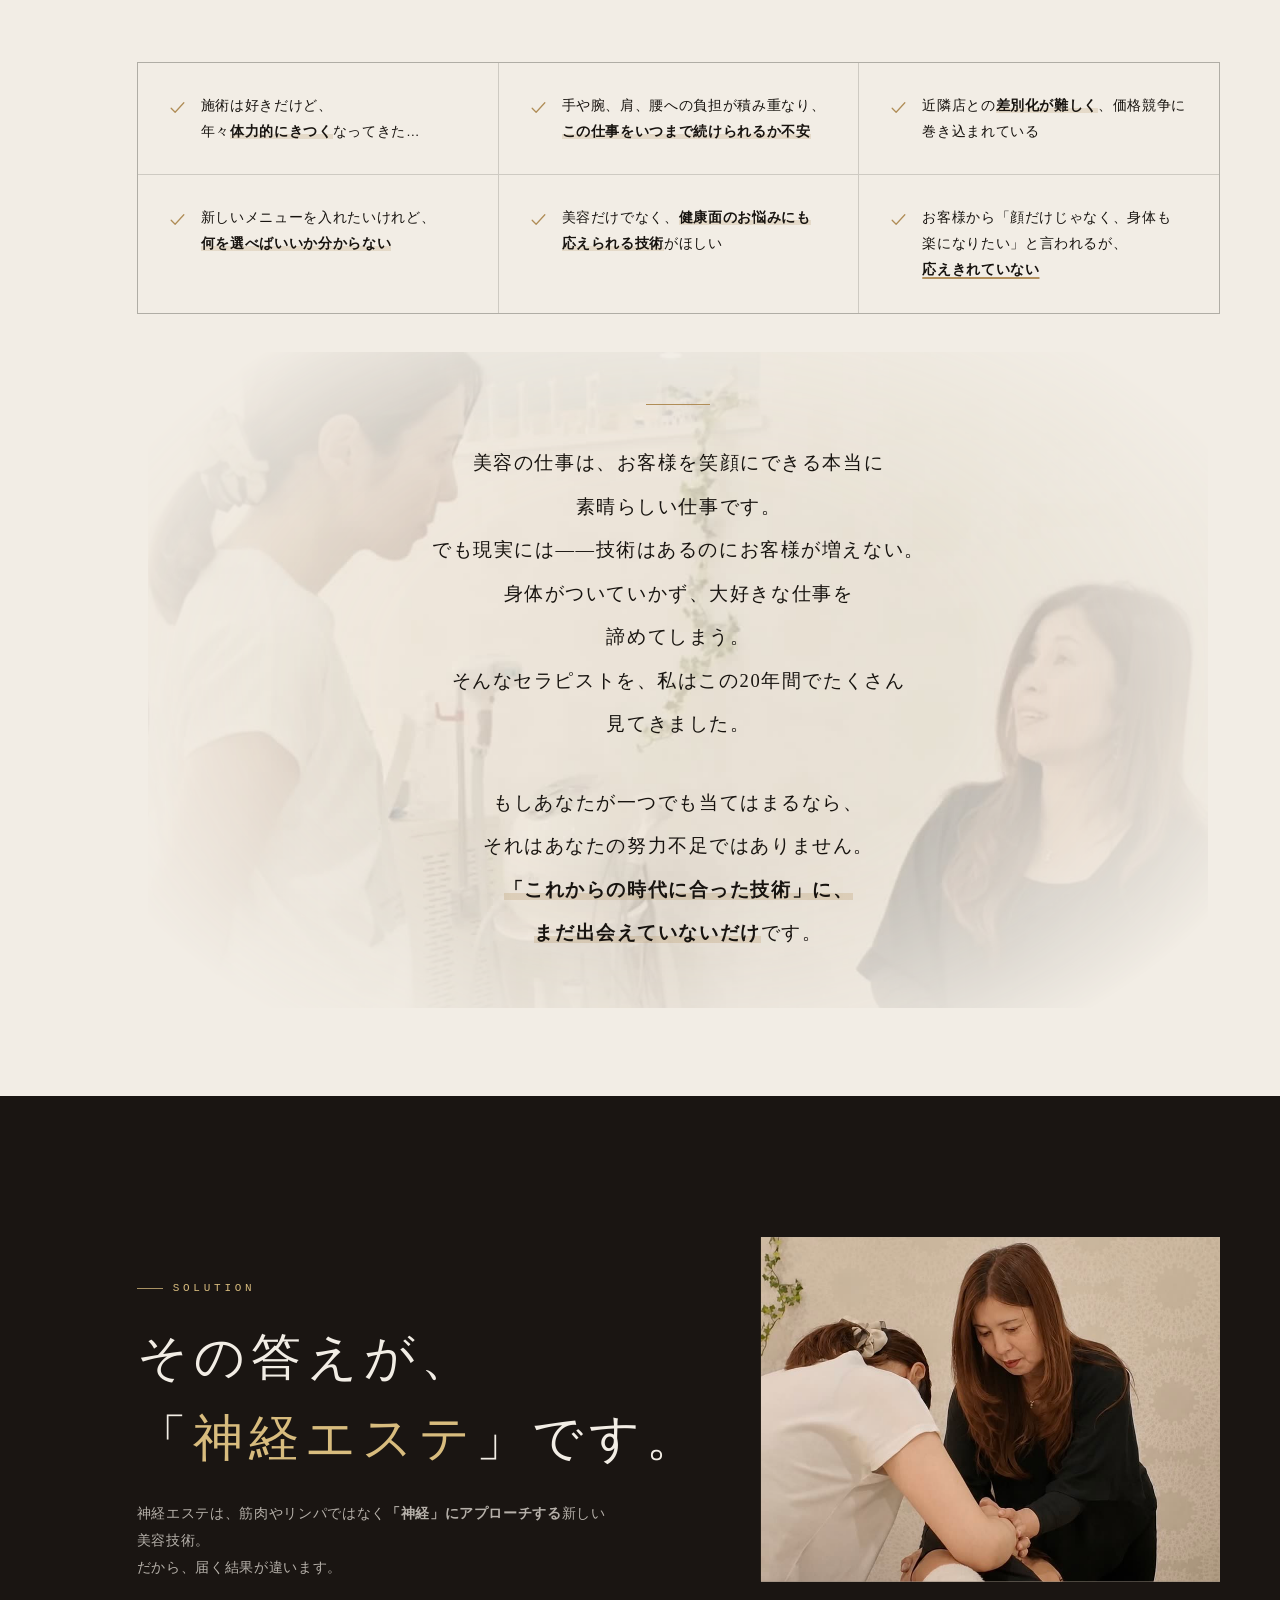
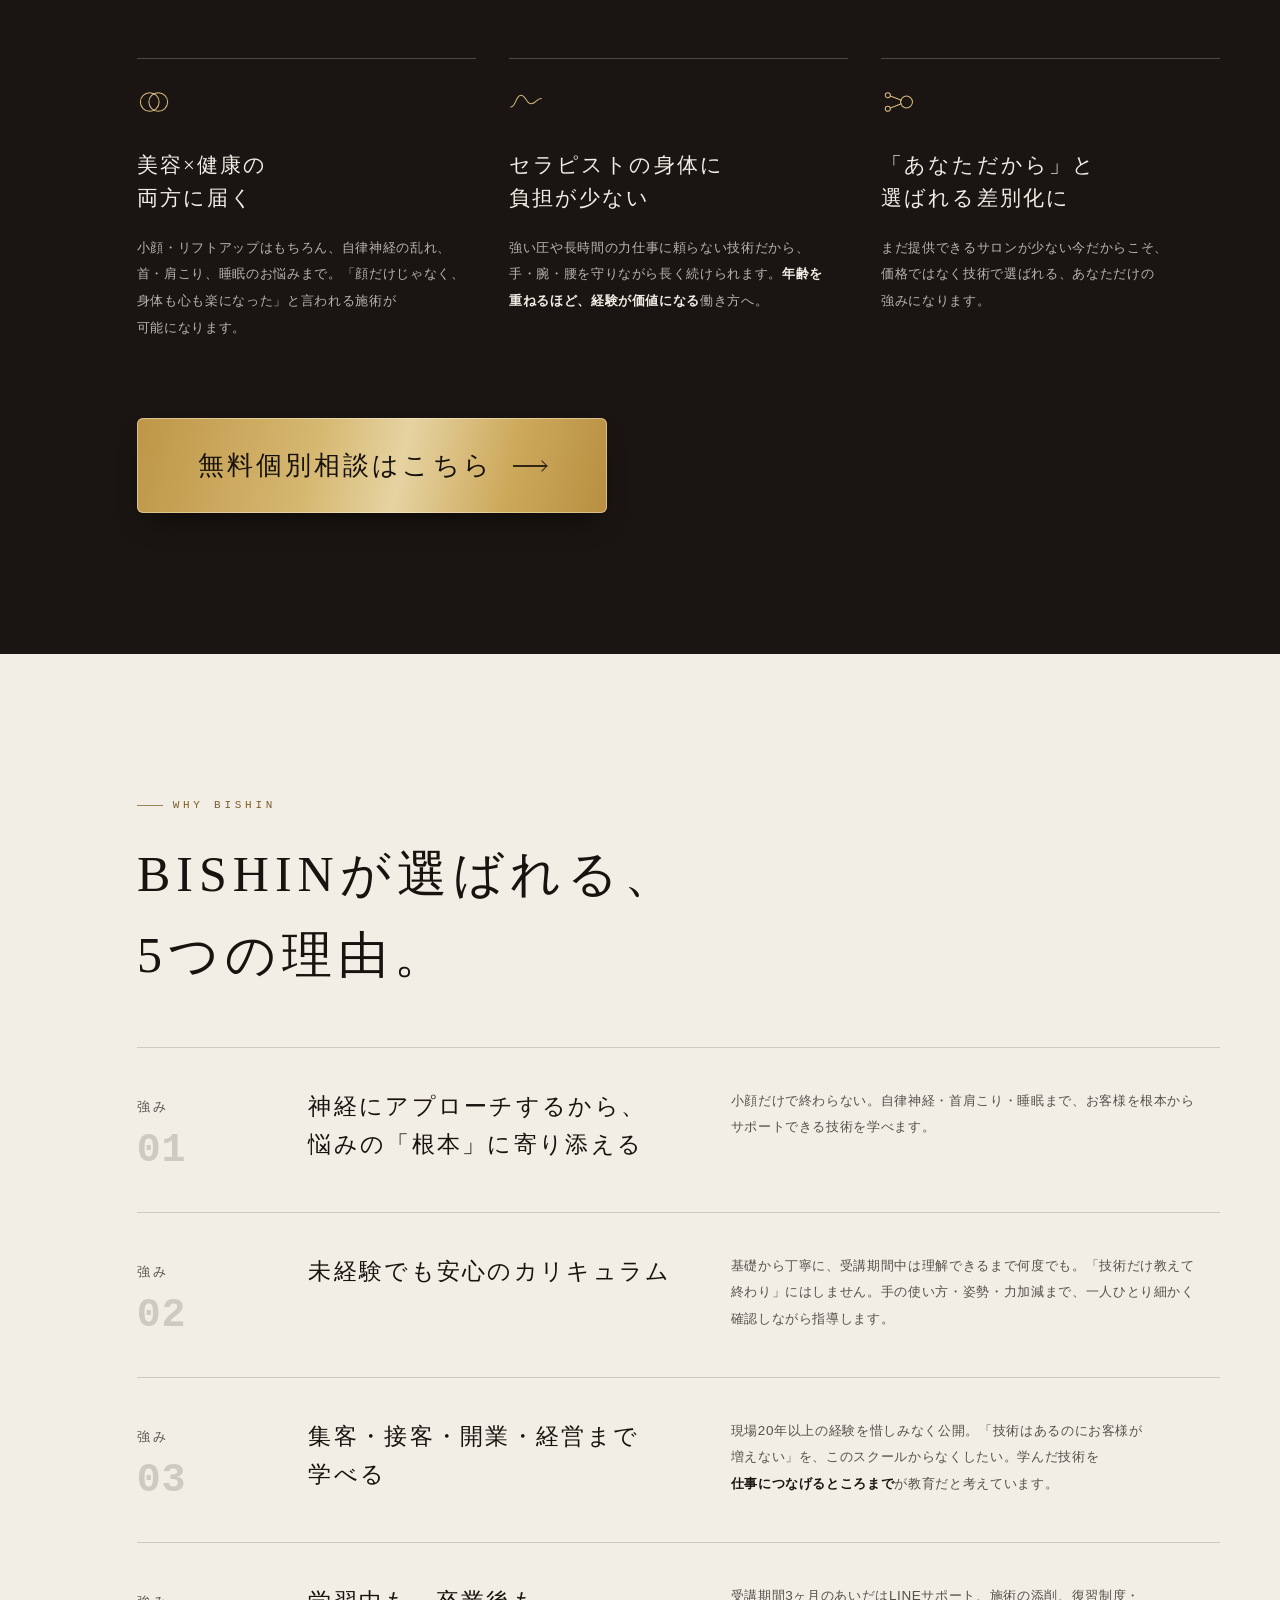
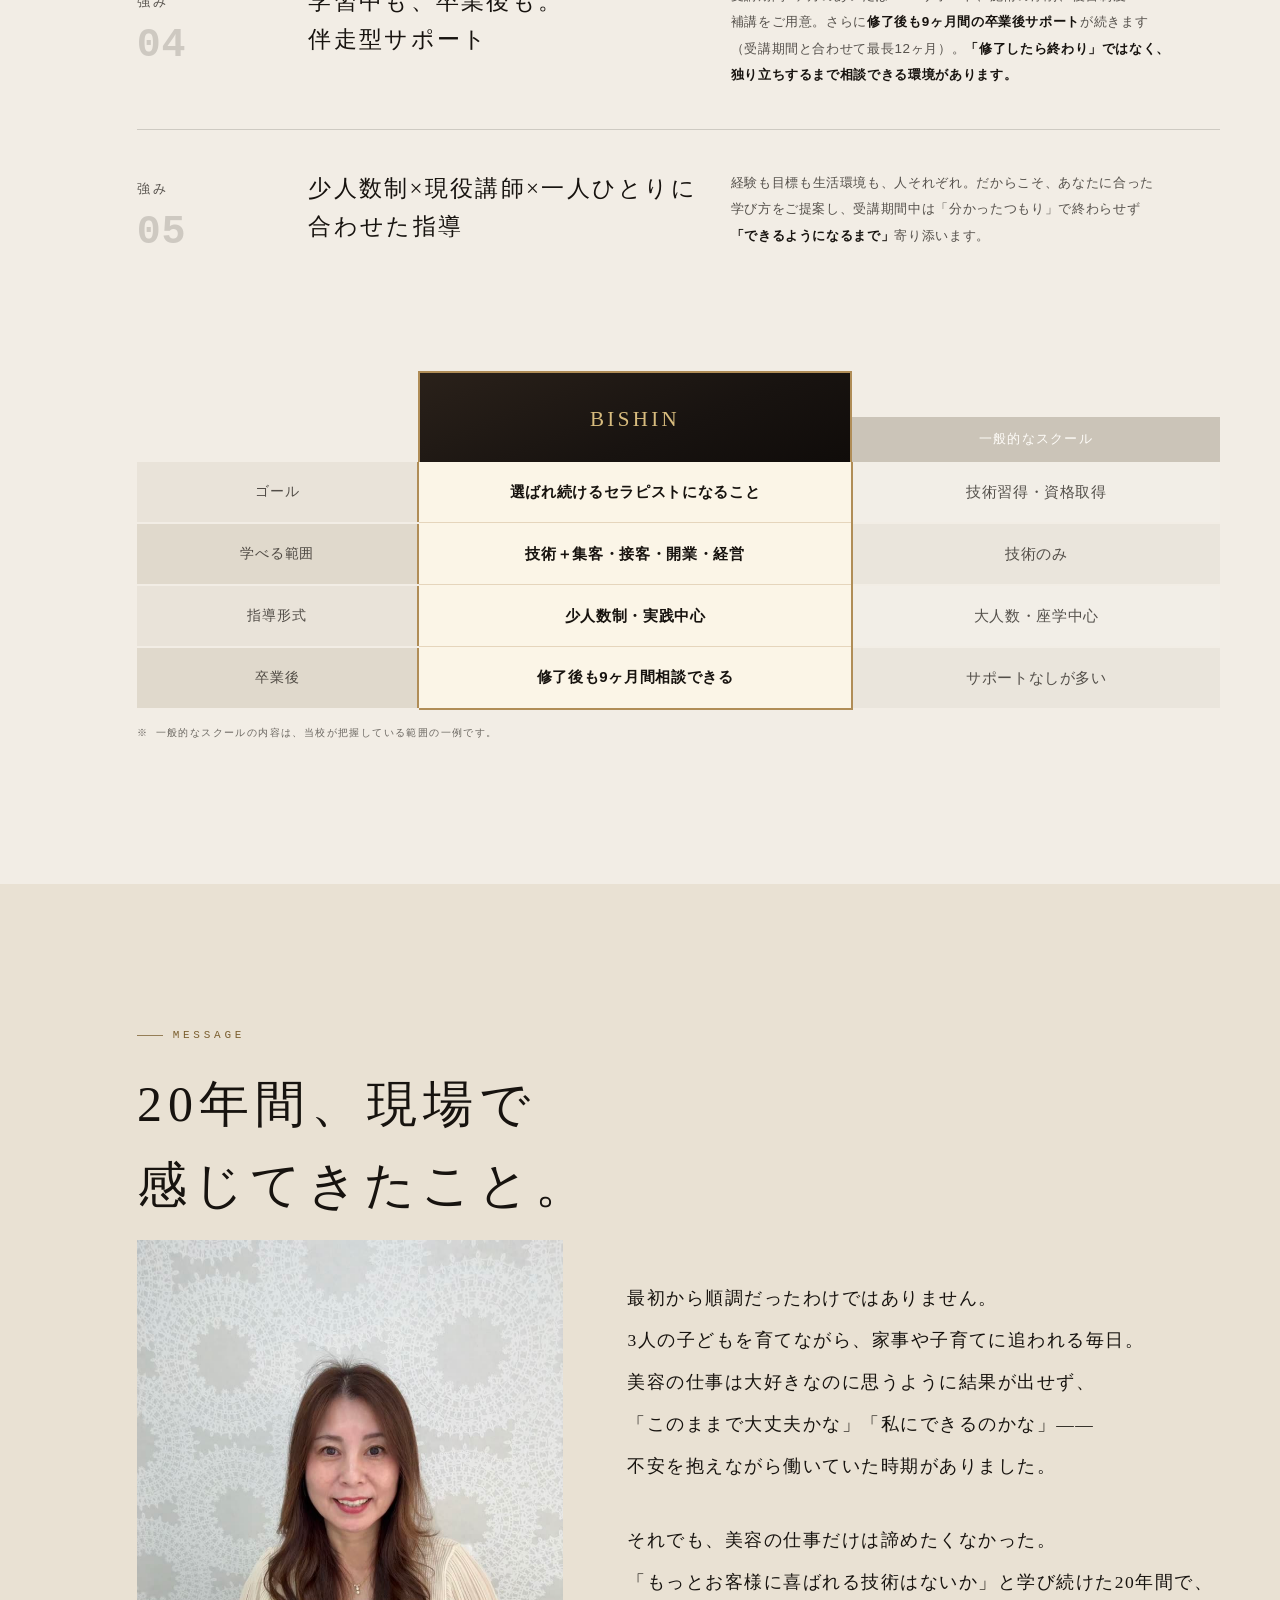
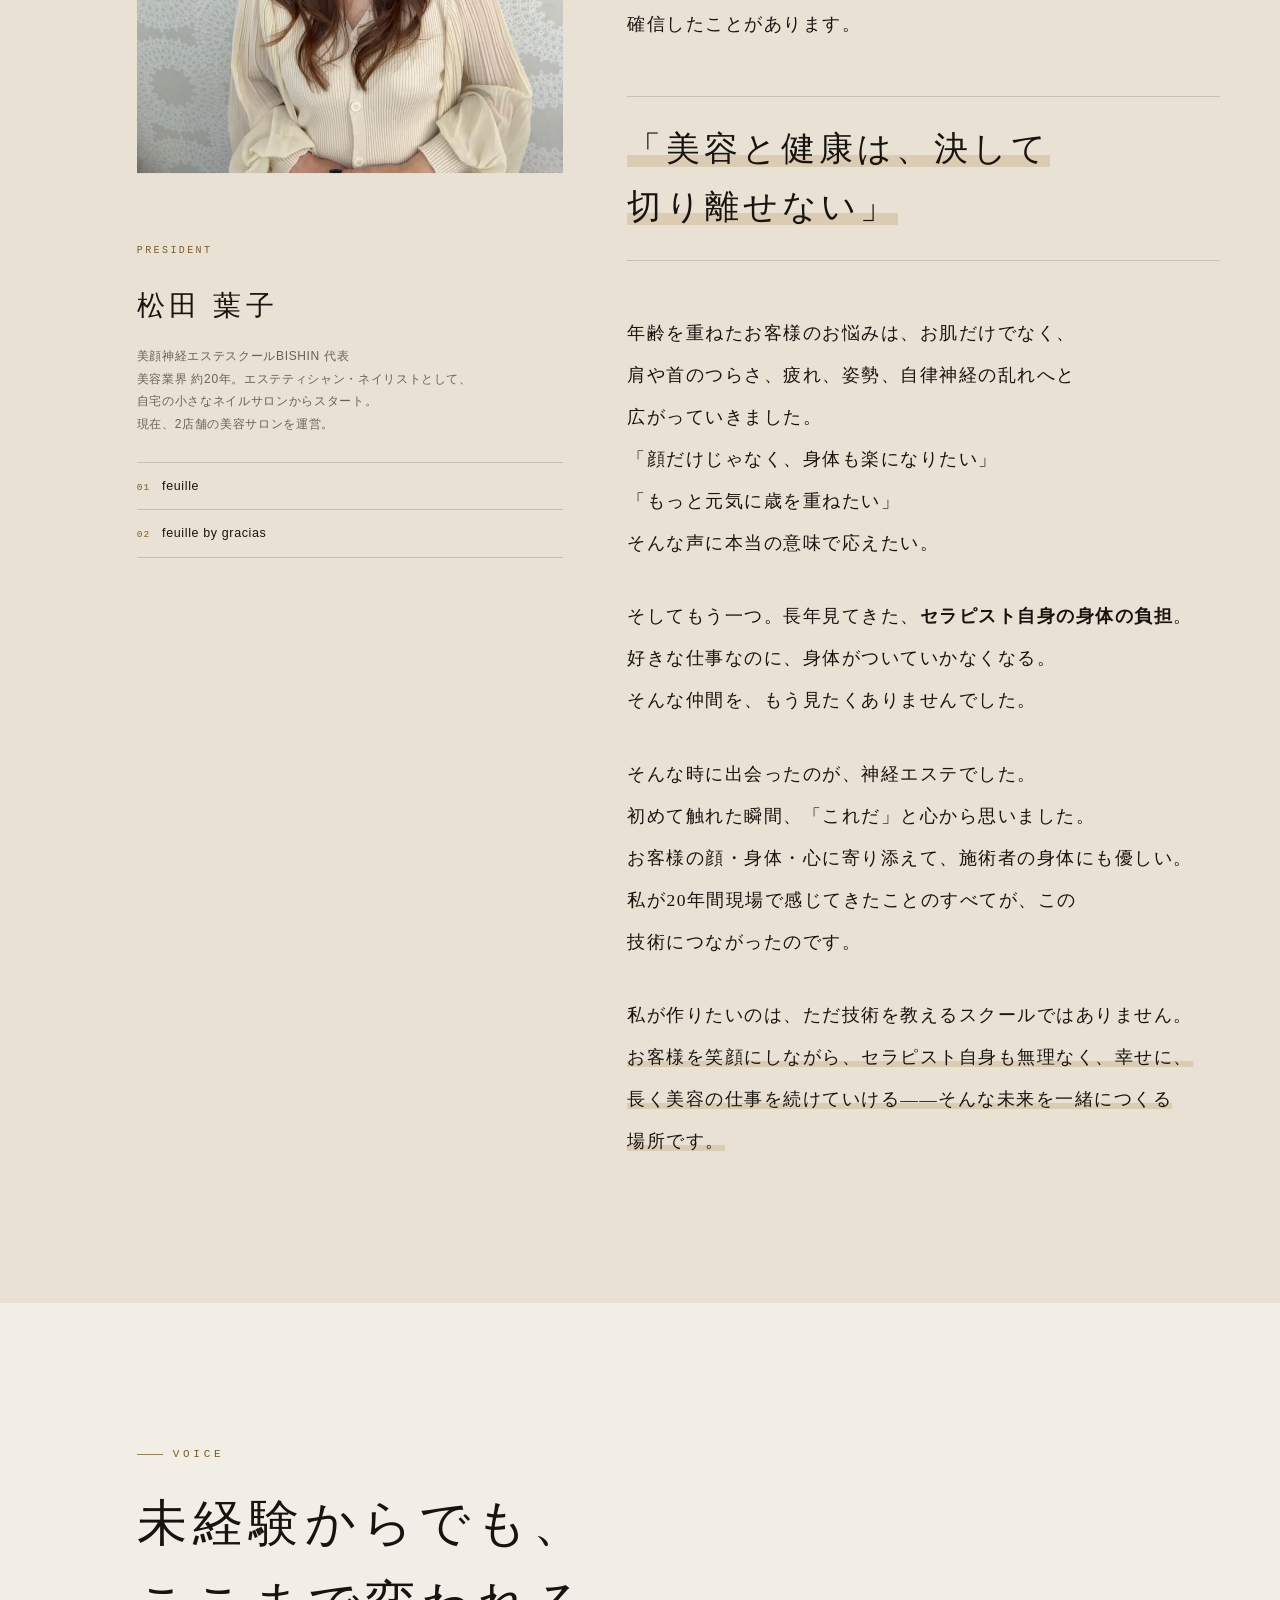
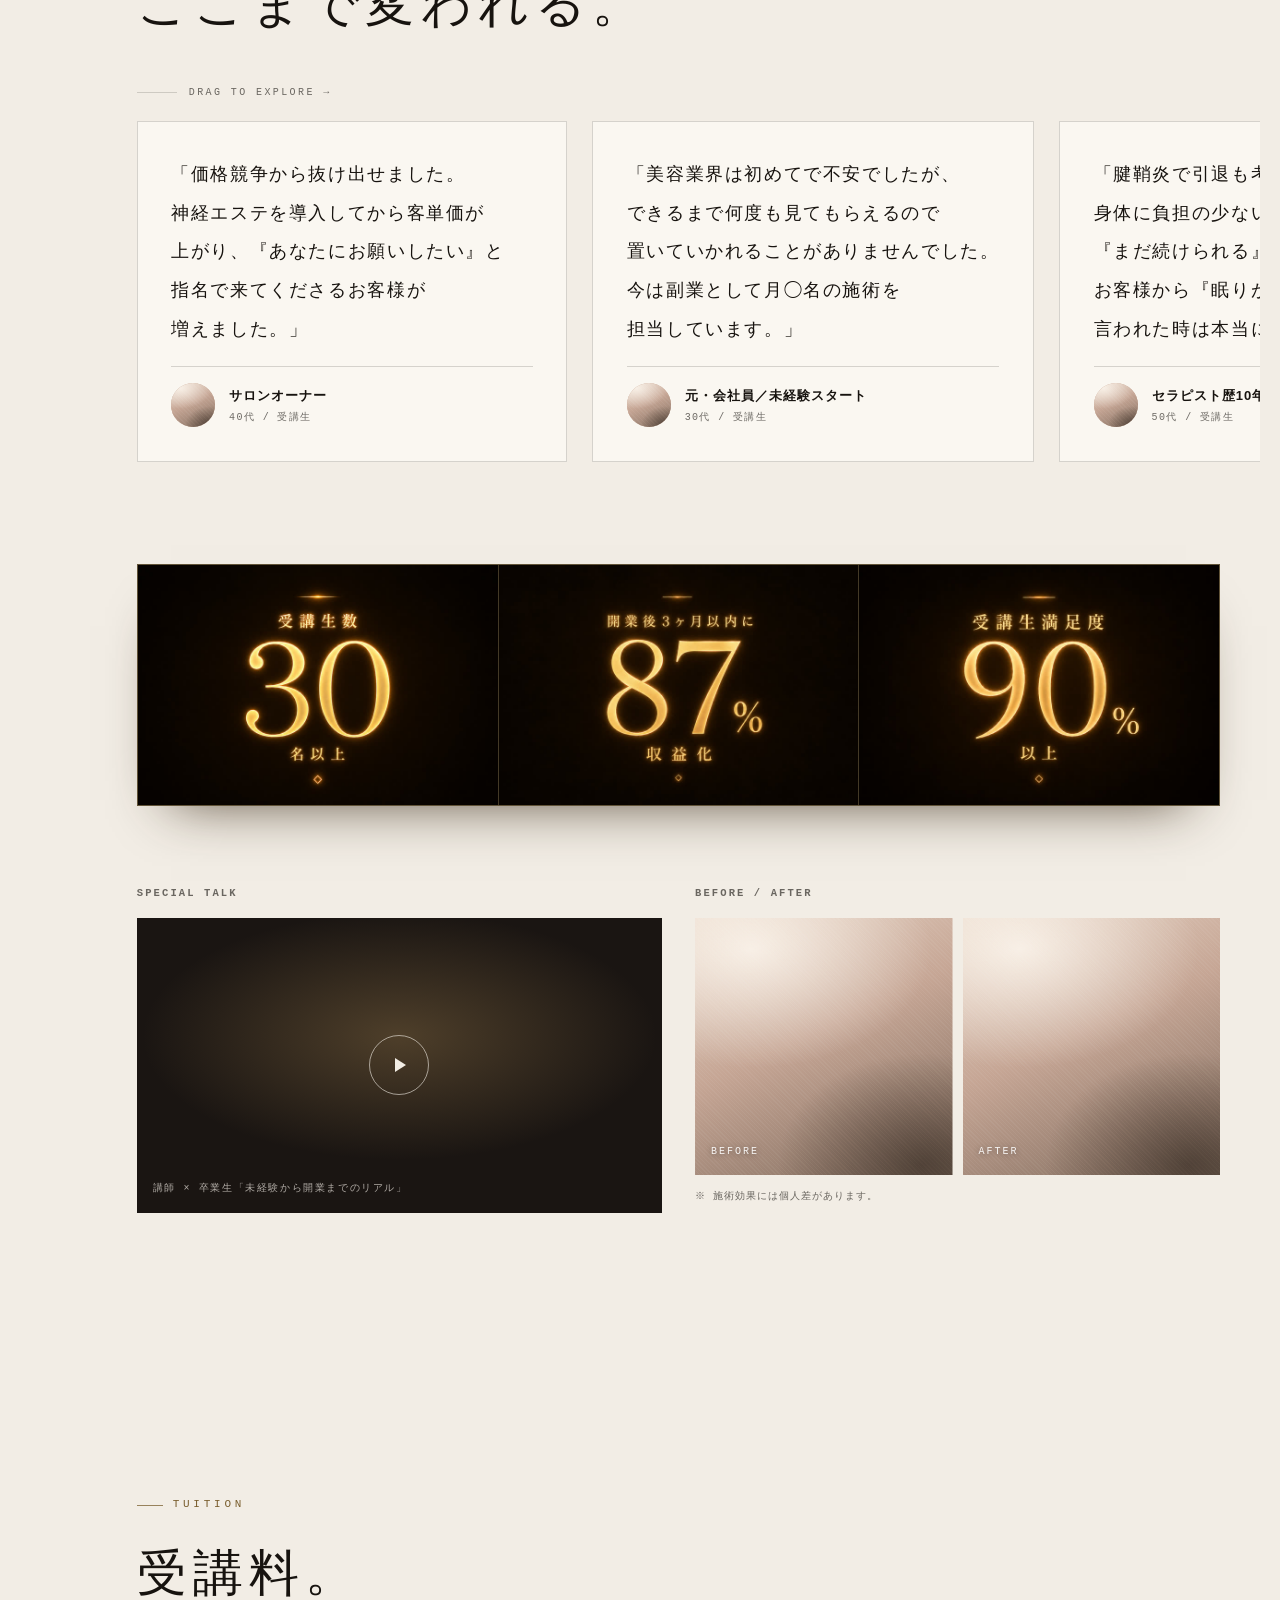
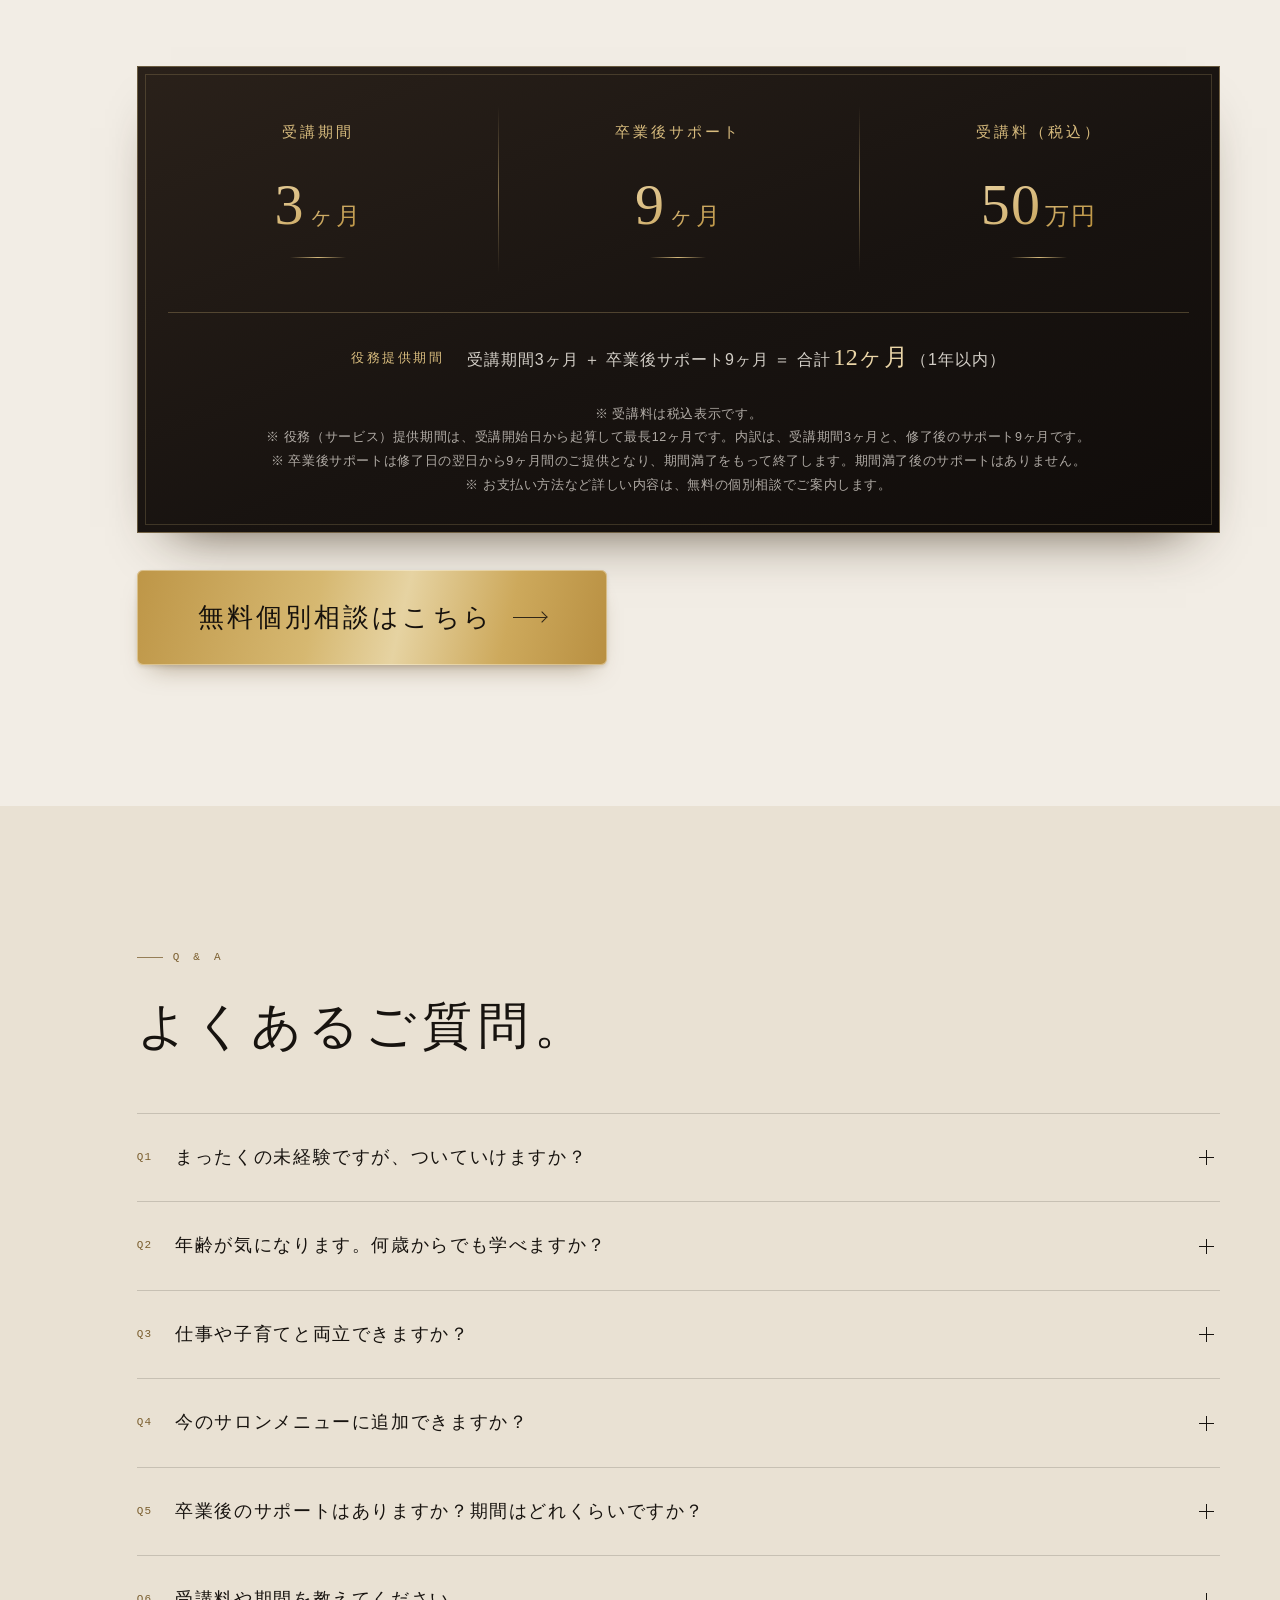
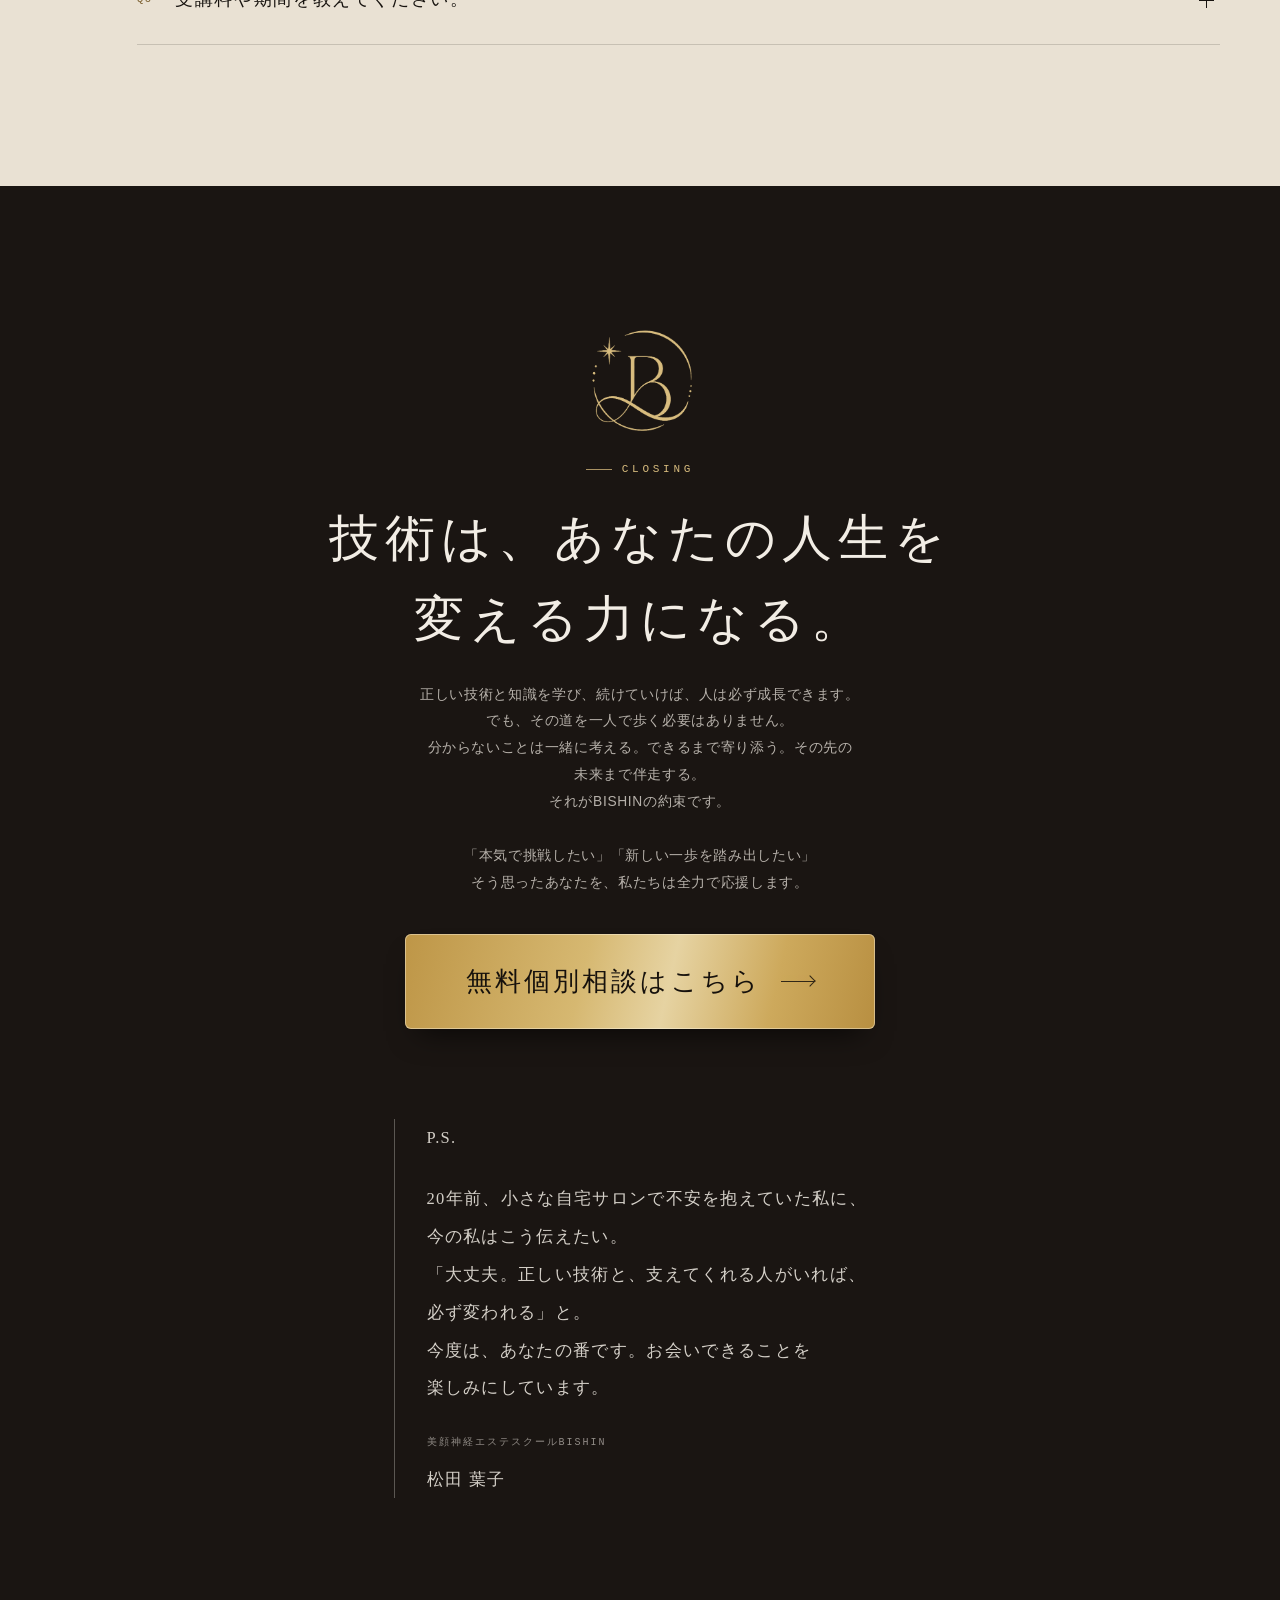
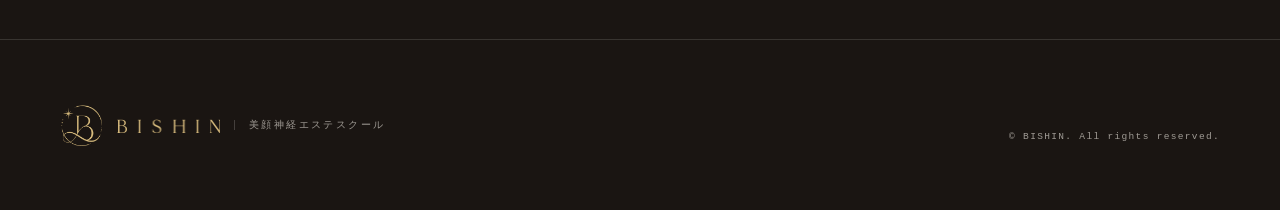
==== commit 577d4abb: "役務提供期間を明記（受講3ヶ月＋卒業後サポート9ヶ月＝最長12ヶ月） UnivaPay 審査で「卒業後サポートを含めた最長のサポート期間が不明」と 指摘されたため、期間無制限に読める表現を全て期間明記" ====
--- a/index.html
+++ b/index.html
@@ -532,7 +532,7 @@
   box-shadow:0 28px 54px -34px rgba(48,32,12,.85)}
 .course-box::before{content:"";position:absolute;inset:7px;pointer-events:none;z-index:2;
   border:1px solid rgba(216,188,126,.2)}
-.course-list{display:grid;grid-template-columns:repeat(2,minmax(0,1fr));position:relative;z-index:1}
+.course-list{display:grid;grid-template-columns:repeat(3,minmax(0,1fr));position:relative;z-index:1}
 .course-item{position:relative;text-align:center;
   padding:clamp(34px,4.2vw,56px) clamp(16px,2.2vw,28px)}
 .course-item+.course-item::before{content:"";position:absolute;left:0;top:16%;bottom:16%;width:1px;
@@ -540,7 +540,7 @@
 .course-item dt{font-family:var(--f-go);font-size:clamp(12px,1.35vw,15px);letter-spacing:.2em;
   color:var(--signal-lit);line-height:1.6}
 .course-item dd{margin-top:.5em;font-family:var(--f-min);font-weight:400;color:#E9D2A0;
-  font-size:clamp(40px,5.8vw,68px);line-height:1.1;letter-spacing:.02em}
+  font-size:clamp(38px,4.6vw,58px);line-height:1.1;letter-spacing:.02em}
 @supports ((-webkit-background-clip:text) or (background-clip:text)){
   .course-item dd{background:linear-gradient(148deg,#F6E7C0 0%,#DCC086 38%,#B4882F 72%,#F0DDAF 100%);
     -webkit-background-clip:text;background-clip:text;color:transparent}
@@ -550,12 +550,28 @@
   background:linear-gradient(90deg,transparent,var(--signal-lit),transparent);
   transition:transform .9s cubic-bezier(.16,.84,.36,1) .35s}
 .course-box.in .course-rule{transform:scaleX(1)}
-.course-box.in .course-item:nth-child(2) .course-rule{transition-delay:.55s}
+.course-box.in .course-item:nth-child(2) .course-rule{transition-delay:.4s}
+.course-box.in .course-item:nth-child(3) .course-rule{transition-delay:.8s}
+.course-term{position:relative;z-index:1;margin:0 clamp(18px,2.4vw,30px);
+  padding:clamp(16px,2vw,22px) clamp(12px,2vw,24px);text-align:center;
+  border-top:1px solid rgba(216,188,126,.28)}
+.course-term dt{display:inline-block;font-family:var(--f-go);
+  font-size:clamp(11px,1.15vw,13px);letter-spacing:.2em;color:var(--signal-lit);
+  vertical-align:middle}
+.course-term dd{display:inline-block;margin:0 0 0 1.1em;vertical-align:middle;
+  font-family:var(--f-go);font-size:clamp(13px,1.35vw,16px);letter-spacing:.06em;
+  line-height:1.9;color:rgba(242,237,229,.86)}
+.course-term dd b{font-family:var(--f-min);font-weight:400;color:#EBD6A8;
+  font-size:1.5em;letter-spacing:.02em;margin:0 .12em}
+@media (max-width:860px){
+  .course-term dt,.course-term dd{display:block}
+  .course-term dd{margin:.5em 0 0}
+}
 .course-note{position:relative;z-index:1;text-align:center;
   padding:0 clamp(18px,2.4vw,30px) clamp(24px,3vw,34px);
   font-size:clamp(11.5px,1.1vw,12.5px);letter-spacing:.05em;line-height:1.9;
   color:rgba(242,237,229,.7)}
-@media (max-width:560px){
+@media (max-width:860px){
   .course-list{grid-template-columns:1fr}
   .course-item+.course-item::before{left:12%;right:12%;top:0;bottom:auto;width:auto;height:1px;
     background:linear-gradient(90deg,transparent,rgba(216,188,126,.5),transparent)}
@@ -853,7 +869,7 @@
         <div class="hair"></div>
         <p class="reason-no"><span class="nb">強み</span><b>02</b></p>
         <h3><span class="nb">未経験でも</span><span class="nb">安心の</span><span class="nb">カリキュラム</span></h3>
-        <p><span class="nb">基礎から</span><span class="nb">丁寧に、</span><span class="nb">理解できるまで</span><span class="nb">何度でも。</span><span class="nb">「技術だけ</span><span class="nb">教えて</span><span class="nb">終わり」にはしません。</span><span class="nb">手の使い</span><span class="nb">方・姿勢・</span><span class="nb">力加減まで、</span><span class="nb">一人ひとり</span><span class="nb">細かく</span><span class="nb">確認しながら</span><span class="nb">指導します。</span></p>
+        <p><span class="nb">基礎から</span><span class="nb">丁寧に、</span><span class="nb">受講期間中は</span><span class="nb">理解できるまで</span><span class="nb">何度でも。</span><span class="nb">「技術だけ</span><span class="nb">教えて</span><span class="nb">終わり」にはしません。</span><span class="nb">手の使い</span><span class="nb">方・姿勢・</span><span class="nb">力加減まで、</span><span class="nb">一人ひとり</span><span class="nb">細かく</span><span class="nb">確認しながら</span><span class="nb">指導します。</span></p>
       </article>
 
       <article class="reason" data-rv="fade">
@@ -867,14 +883,14 @@
         <div class="hair"></div>
         <p class="reason-no"><span class="nb">強み</span><b>04</b></p>
         <h3><span class="nb">学習中も、</span><span class="nb">卒業後も。</span><span class="nb">伴走型サポート</span></h3>
-        <p><span class="nb">LINEサポート、</span><span class="nb">施術の</span><span class="nb">添削、</span><span class="nb">復習制度・</span><span class="nb">補講、</span><span class="nb">卒業後サポートまでご用意</span><span class="nb">しています。</span><b><span class="nb">「卒業したら</span><span class="nb">終わり」ではなく、</span><span class="nb">困った</span><span class="nb">時にいつでも</span><span class="nb">相談できる</span><span class="nb">環境があります。</span></b></p>
+        <p><span class="nb">受講期間3ヶ月のあいだは</span><span class="nb">LINEサポート、</span><span class="nb">施術の</span><span class="nb">添削、</span><span class="nb">復習制度・</span><span class="nb">補講をご用意。</span><span class="nb">さらに</span><b><span class="nb">修了後も</span><span class="nb">9ヶ月間の</span><span class="nb">卒業後サポート</span></b><span class="nb">⁠が続きます</span><span class="nb">（受講期間と</span><span class="nb">合わせて</span><span class="nb">最長12ヶ月）。</span><b><span class="nb">「修了したら</span><span class="nb">終わり」ではなく、</span><span class="nb">独り立ちするまで</span><span class="nb">相談できる</span><span class="nb">環境があります。</span></b></p>
       </article>
 
       <article class="reason" data-rv="fade">
         <div class="hair"></div>
         <p class="reason-no"><span class="nb">強み</span><b>05</b></p>
         <h3><span class="nb">少人数制×現役講師×一人</span><span class="nb">ひとりに</span><span class="nb">合わせた</span><span class="nb">指導</span></h3>
-        <p><span class="nb">経験も</span><span class="nb">目標も</span><span class="nb">生活環境も、</span><span class="nb">人それぞれ。</span><span class="nb">だからこそ、</span><span class="nb">あなたに</span><span class="nb">合った</span><span class="nb">学び方をご提案し、</span><span class="nb">「分かったつもり」ではな</span><span class="nb">く</span><b><span class="nb">「できるようになるまで」</span></b><span class="nb">寄り添います。</span></p>
+        <p><span class="nb">経験も</span><span class="nb">目標も</span><span class="nb">生活環境も、</span><span class="nb">人それぞれ。</span><span class="nb">だからこそ、</span><span class="nb">あなたに</span><span class="nb">合った</span><span class="nb">学び方をご提案し、</span><span class="nb">受講期間中は</span><span class="nb">「分かったつもり」で</span><span class="nb">終わらせず</span><b><span class="nb">「できるようになるまで」</span></b><span class="nb">寄り添います。</span></p>
       </article>
     </div>
 
@@ -899,7 +915,7 @@
             <td class="c-us"><span class="nb">少人数制・</span><span class="nb">実践中心</span></td>
             <td class="c-them"><span class="nb">大人数・</span><span class="nb">座学中心</span></td></tr>
           <tr><th scope="row"><span class="nb">卒業後</span></th>
-            <td class="c-us"><span class="nb">卒業後も</span><span class="nb">相談できる</span></td>
+            <td class="c-us"><span class="nb">修了後も</span><span class="nb">9ヶ月間</span><wbr><span class="nb">相談できる</span></td>
             <td class="c-them"><span class="nb">サポート</span><wbr><span class="nb">なしが</span><span class="nb">多い</span></td></tr>
         </tbody>
       </table>
@@ -1050,16 +1066,26 @@
     <div class="course-box" data-rv="up">
       <dl class="course-list">
         <div class="course-item">
-          <dt><span class="nb">サポート期間</span></dt>
+          <dt><span class="nb">受講期間</span></dt>
           <dd>3<i><span class="nb">ヶ月</span></i><span class="course-rule"></span></dd>
         </div>
         <div class="course-item">
-          <dt><span class="nb">料金</span></dt>
+          <dt><span class="nb">卒業後サポート</span></dt>
+          <dd>9<i><span class="nb">ヶ月</span></i><span class="course-rule"></span></dd>
+        </div>
+        <div class="course-item">
+          <dt><span class="nb">受講料（税込）</span></dt>
           <dd>50<i><span class="nb">万円</span></i><span class="course-rule"></span></dd>
         </div>
       </dl>
-      <!-- 【要確認】税込・税別の別と支払い方法を明記するかご指示ください -->
-      <p class="course-note">※ <span class="nb">お支払い</span><span class="nb">方法など</span><span class="nb">詳しい</span><span class="nb">内容は、</span><span class="nb">無料個別相談でご案内しま</span><span class="nb">す。</span></p>
+      <dl class="course-term">
+        <dt><span class="nb">役務提供期間</span></dt>
+        <dd><span class="nb">受講期間3ヶ月</span> ＋ <span class="nb">卒業後サポート9ヶ月</span> ＝ <span class="nb">合計</span><b><span class="nb">12ヶ月</span></b><span class="nb">（1年以内）</span></dd>
+      </dl>
+      <p class="course-note">※ <span class="nb">受講料は</span><span class="nb">税込表示です。</span><br>
+        ※ <span class="nb">役務（サービス）</span><span class="nb">提供期間は、</span><span class="nb">受講開始日から</span><span class="nb">起算して</span><span class="nb">最長12ヶ月です。</span><span class="nb">内訳は、</span><span class="nb">受講期間3ヶ月と、</span><span class="nb">修了後の</span><span class="nb">サポート9ヶ月です。</span><br>
+        ※ <span class="nb">卒業後サポートは</span><span class="nb">修了日の</span><span class="nb">翌日から</span><span class="nb">9ヶ月間のご提供となり、</span><span class="nb">期間満了をもって</span><span class="nb">終了します。</span><span class="nb">期間満了後の</span><span class="nb">サポートはありません。</span><br>
+        ※ <span class="nb">お支払い</span><span class="nb">方法など</span><span class="nb">詳しい</span><span class="nb">内容は、</span><span class="nb">無料の</span><span class="nb">個別相談でご案内します。</span></p>
     </div>
     <a class="cta" href="#entry" data-rv="up">
       <span class="cta-tx"><b><span class="nb">無料個別相談はこちら</span></b></span>
@@ -1081,7 +1107,7 @@
     <div class="qa">
       <div class="qa-item" data-rv="fade">
         <button class="qa-q" type="button" aria-expanded="false"><span class="qn">Q1</span><b><span class="nb">まったくの</span><span class="nb">未経験ですが、</span><span class="nb">ついていけますか？</span></b></button>
-        <div class="qa-a"><p><span class="nb">はい、</span><span class="nb">大丈夫です。</span><span class="nb">基礎から</span><span class="nb">丁寧に</span><span class="nb">学べる</span><span class="nb">カリキュラムで、</span><span class="nb">理解できるまで</span><span class="nb">何度でも</span><span class="nb">サポートします。</span><span class="nb">受講生の</span><span class="nb">多くが</span><span class="nb">未経験からの</span><span class="nb">スタートです。</span></p></div>
+        <div class="qa-a"><p><span class="nb">はい、</span><span class="nb">大丈夫です。</span><span class="nb">基礎から</span><span class="nb">丁寧に</span><span class="nb">学べる</span><span class="nb">カリキュラムで、</span><span class="nb">受講期間3ヶ月のあいだは</span><span class="nb">理解できるまで</span><span class="nb">何度でも</span><span class="nb">サポートします。</span><span class="nb">受講生の</span><span class="nb">多くが</span><span class="nb">未経験からの</span><span class="nb">スタートです。</span></p></div>
       </div>
       <div class="qa-item" data-rv="fade">
         <button class="qa-q" type="button" aria-expanded="false"><span class="qn">Q2</span><b><span class="nb">年齢が</span><span class="nb">気になります。</span><span class="nb">何歳からでも</span><span class="nb">学べますか？</span></b></button>
@@ -1096,12 +1122,12 @@
         <div class="qa-a"><p><span class="nb">はい。</span><span class="nb">エステ・</span><span class="nb">リンパ・</span><span class="nb">ネイルなど</span><span class="nb">既存メニューとの</span><span class="nb">相性も</span><span class="nb">良く、</span><span class="nb">差別化メニューとして</span><span class="nb">導入される</span><span class="nb">サロンオーナー様も</span><span class="nb">多くいらっしゃいます。</span></p></div>
       </div>
       <div class="qa-item" data-rv="fade">
-        <button class="qa-q" type="button" aria-expanded="false"><span class="qn">Q5</span><b><span class="nb">卒業後の</span><span class="nb">サポートはありますか？</span></b></button>
-        <div class="qa-a"><p><span class="nb">あります。</span><span class="nb">卒業後も</span><span class="nb">技術・</span><span class="nb">集客・</span><span class="nb">経営の</span><span class="nb">相談ができる</span><span class="nb">環境をご用意しています。</span><span class="nb">「卒業したら</span><span class="nb">終わり」にはしません。</span></p></div>
+        <button class="qa-q" type="button" aria-expanded="false"><span class="qn">Q5</span><b><span class="nb">卒業後の</span><span class="nb">サポートはありますか？</span><span class="nb">期間はどれくらいですか？</span></b></button>
+        <div class="qa-a"><p><span class="nb">あります。</span><span class="nb">修了日の</span><span class="nb">翌日から</span><b><span class="nb">9ヶ月間</span></b><span class="nb">⁠の</span><span class="nb">卒業後サポートがあり、</span><span class="nb">技術・</span><span class="nb">集客・</span><span class="nb">経営のご相談を</span><span class="nb">承ります。</span><span class="nb">受講期間3ヶ月と</span><span class="nb">合わせた</span><span class="nb">役務（サービス）</span><span class="nb">提供期間は、</span><span class="nb">受講開始日から</span><span class="nb">起算して</span><b><span class="nb">最長12ヶ月</span></b><span class="nb">⁠です。</span><span class="nb">9ヶ月の</span><span class="nb">期間が</span><span class="nb">満了した</span><span class="nb">時点で</span><span class="nb">サポートは</span><span class="nb">終了し、</span><span class="nb">以降の</span><span class="nb">提供はありません。</span></p></div>
       </div>
       <div class="qa-item" data-rv="fade">
         <button class="qa-q" type="button" aria-expanded="false"><span class="qn">Q6</span><b><span class="nb">受講料や</span><span class="nb">期間を</span><span class="nb">教えてください。</span></b></button>
-        <div class="qa-a"><p><span class="nb">コース内容・</span><span class="nb">受講料は</span><span class="nb">説明会（または</span><span class="nb">無料動画）で</span><span class="nb">詳しくご案内しています。</span><span class="nb">まずはお気軽にご登録くだ</span><span class="nb">さい。</span></p></div>
+        <div class="qa-a"><p><span class="nb">受講料は</span><b><span class="nb">50万円（税込）</span></b><span class="nb">⁠で、</span><span class="nb">受講期間は</span><b><span class="nb">3ヶ月</span></b><span class="nb">⁠です。</span><span class="nb">加えて</span><span class="nb">修了後に</span><b><span class="nb">9ヶ月間</span></b><span class="nb">⁠の卒業後サポートが</span><span class="nb">付くため、</span><span class="nb">役務（サービス）</span><span class="nb">提供期間は</span><span class="nb">受講開始日から</span><span class="nb">起算して</span><b><span class="nb">最長12ヶ月</span></b><span class="nb">⁠となります。</span><span class="nb">お支払い</span><span class="nb">方法など</span><span class="nb">詳しい</span><span class="nb">内容は、</span><span class="nb">無料の</span><span class="nb">個別相談でご案内します。</span></p></div>
       </div>
     </div>
   </div>
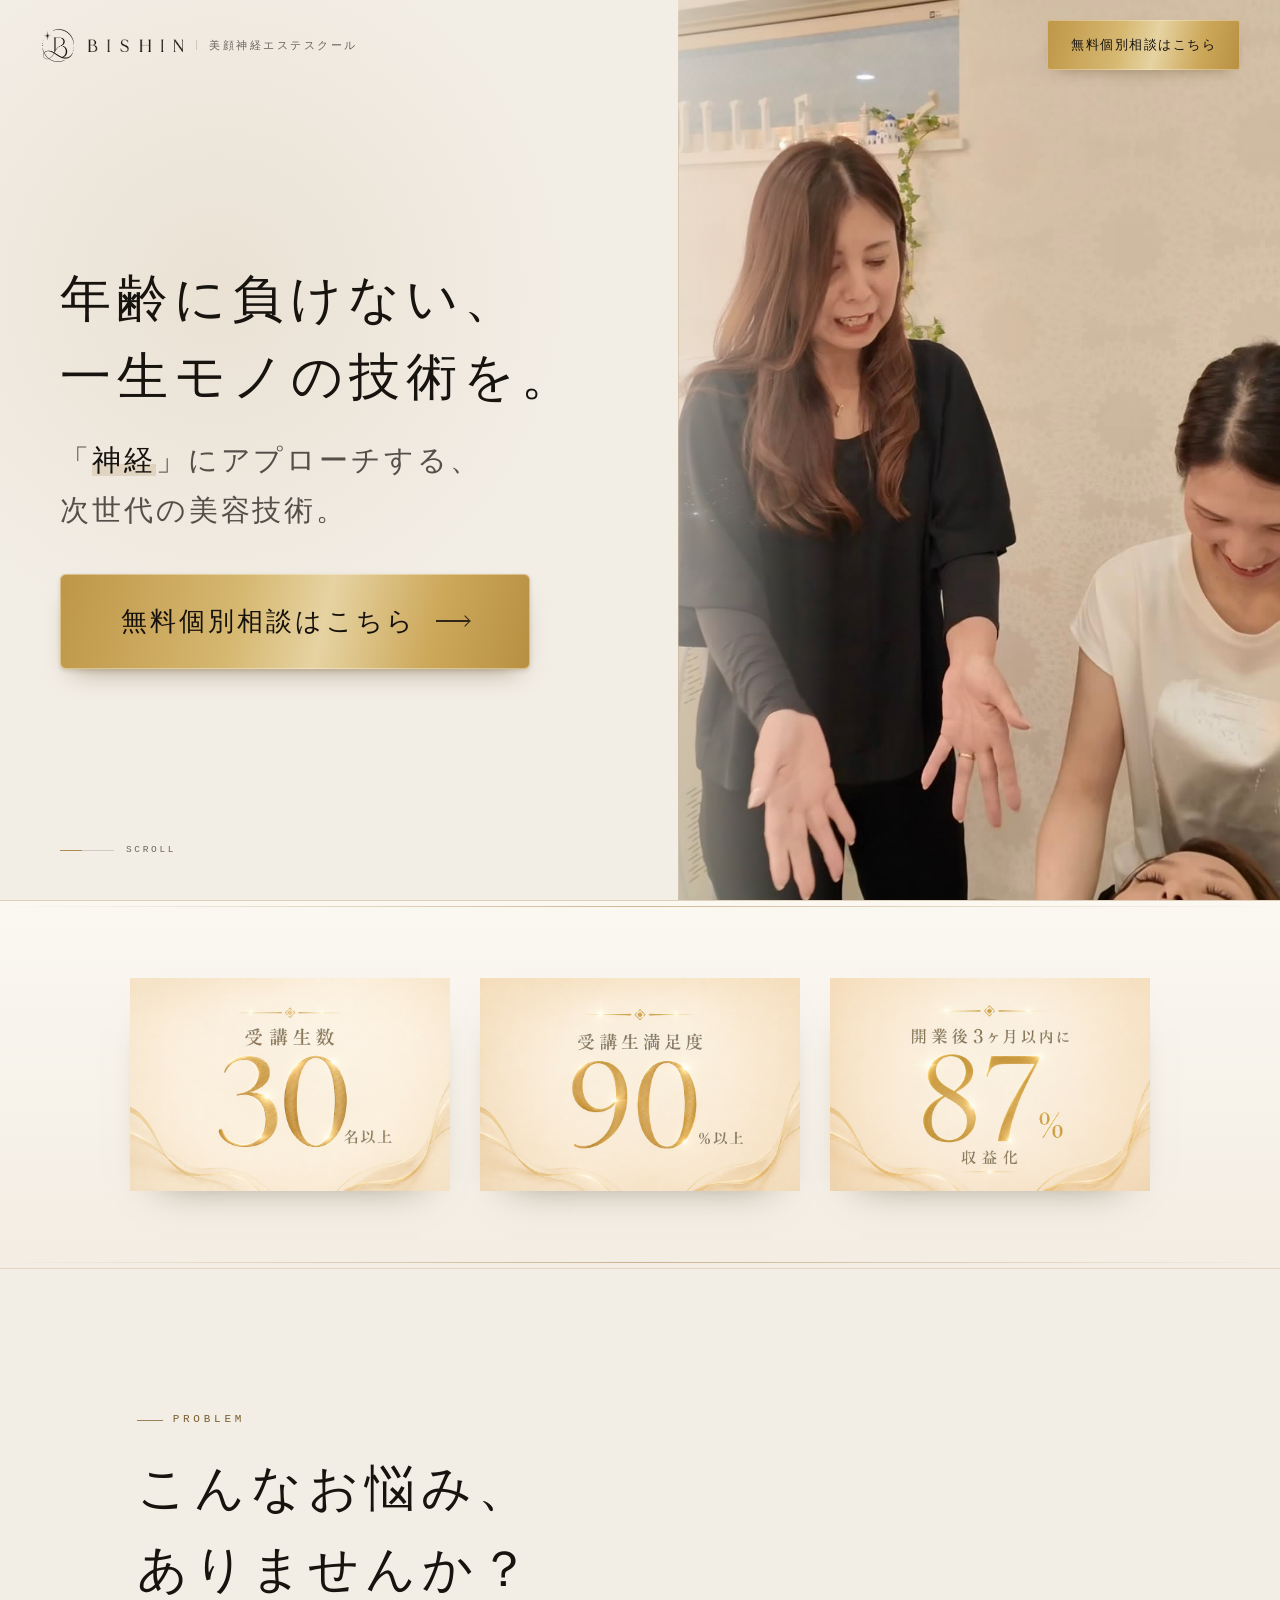
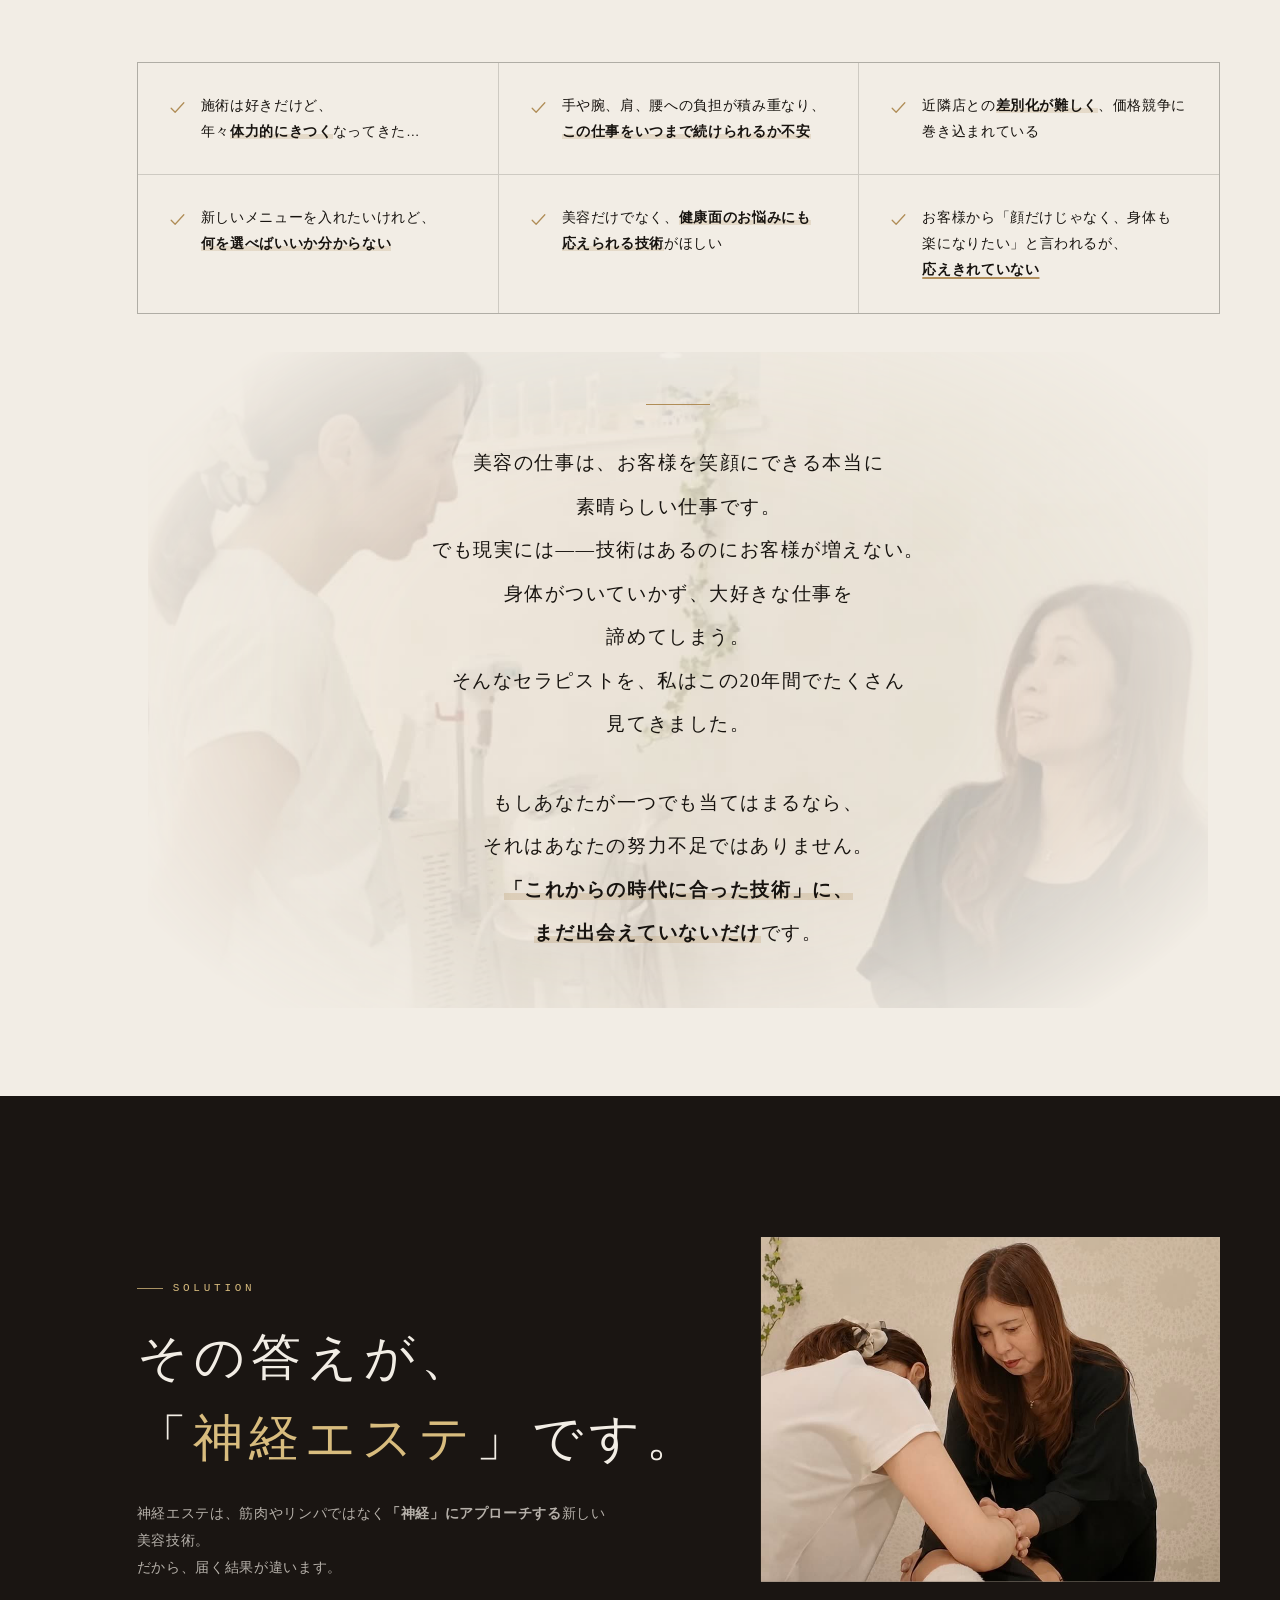
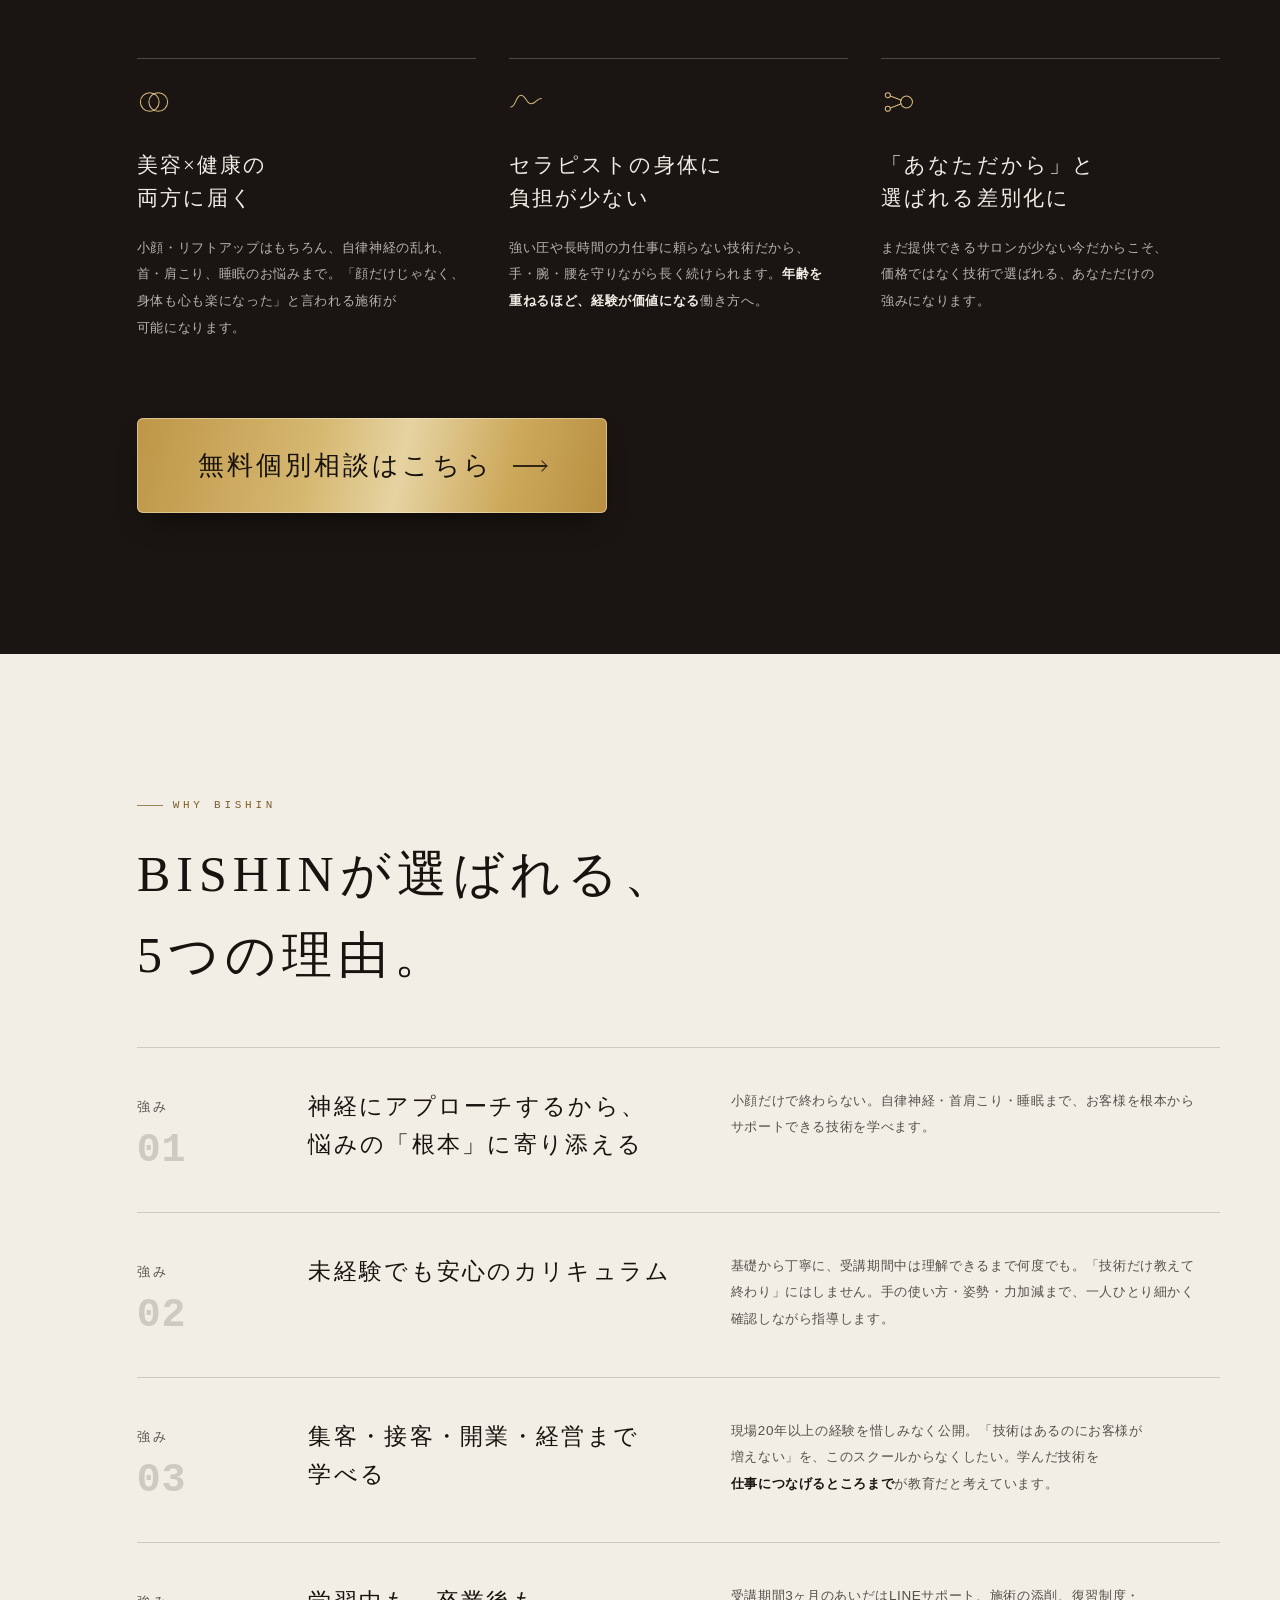
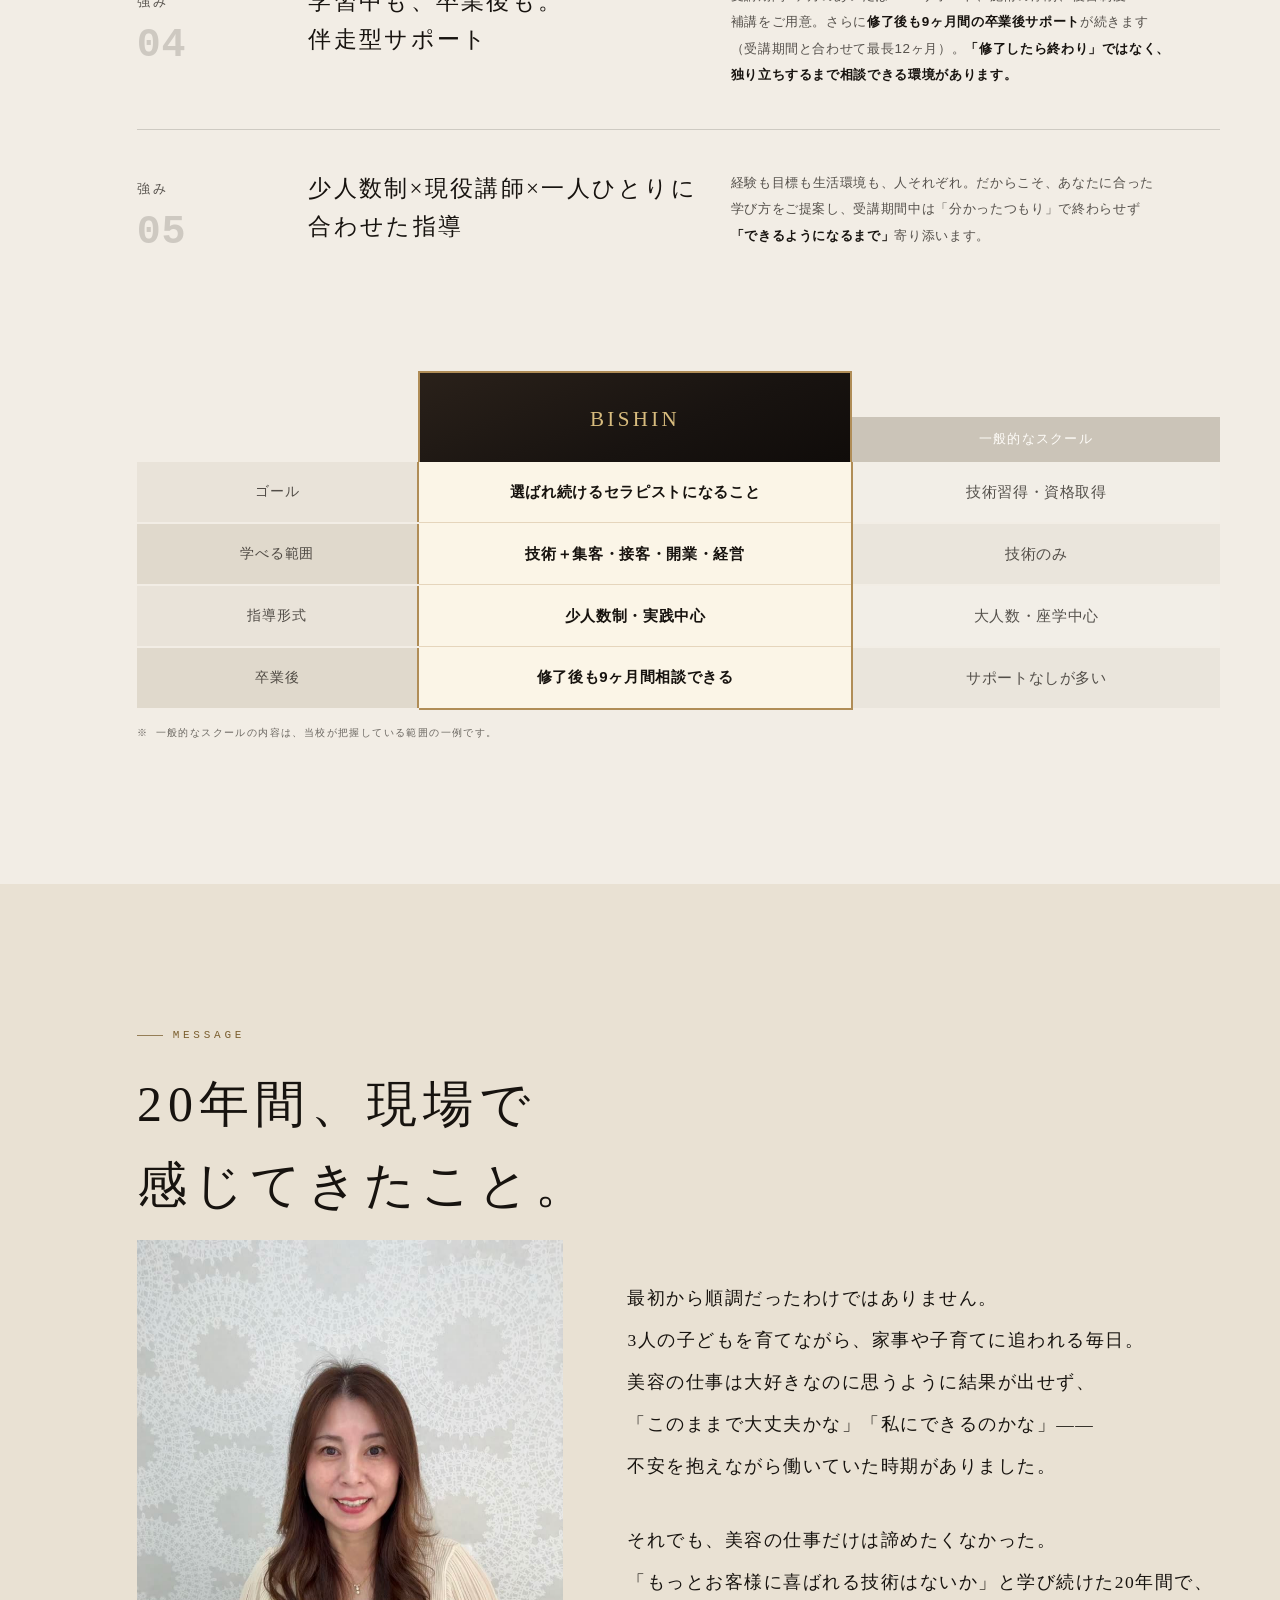
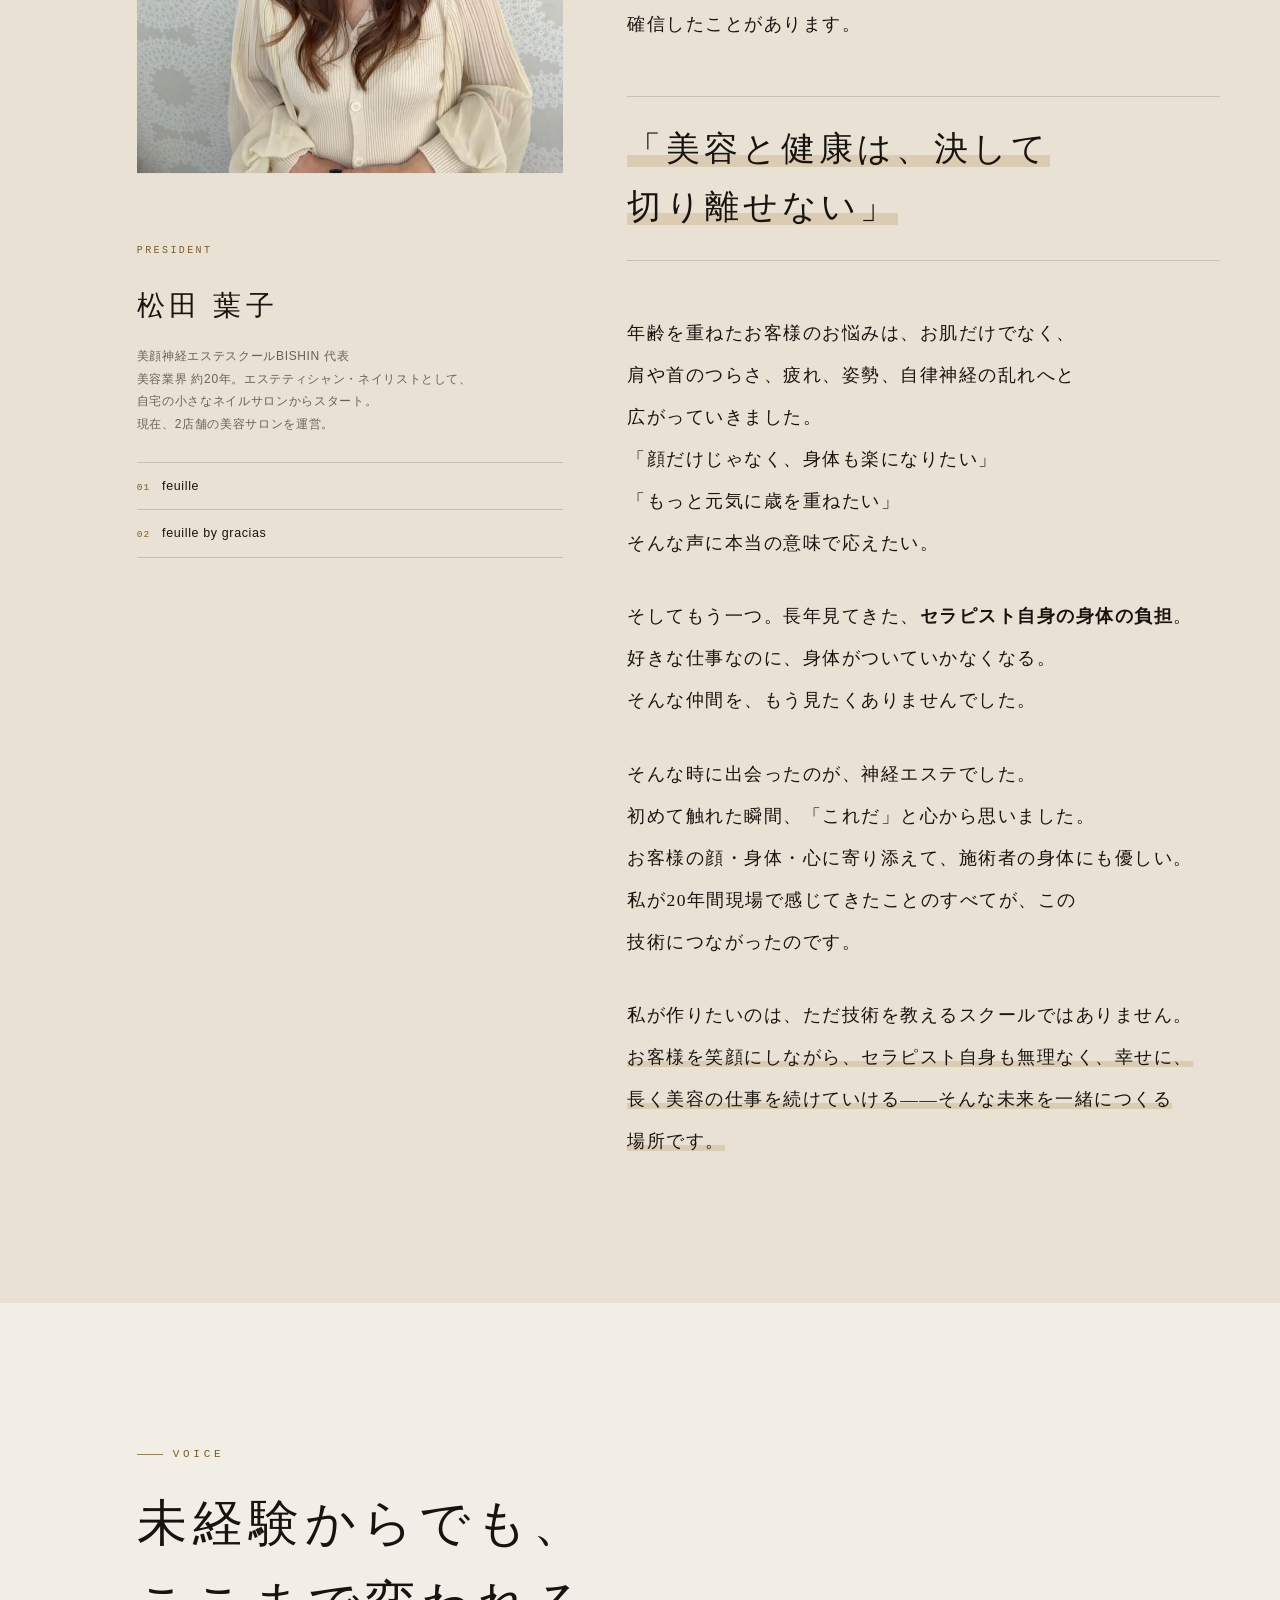
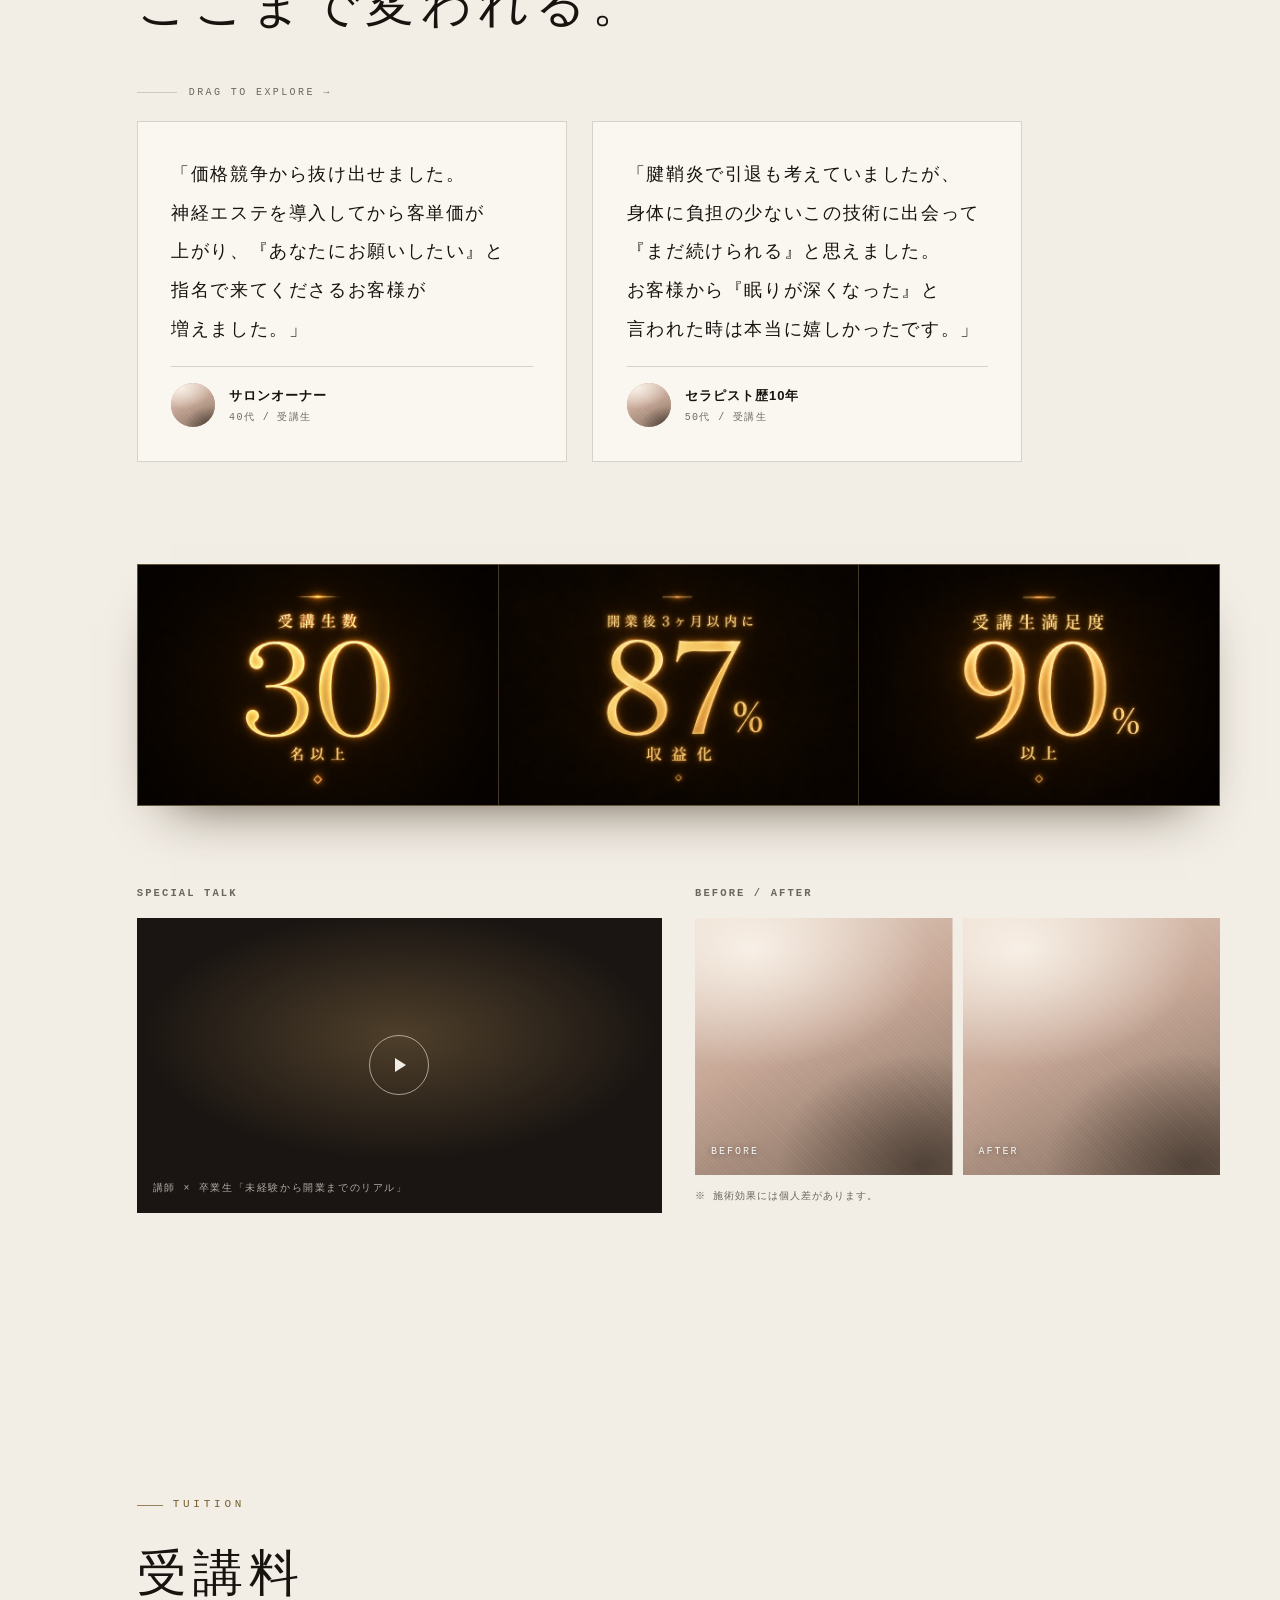
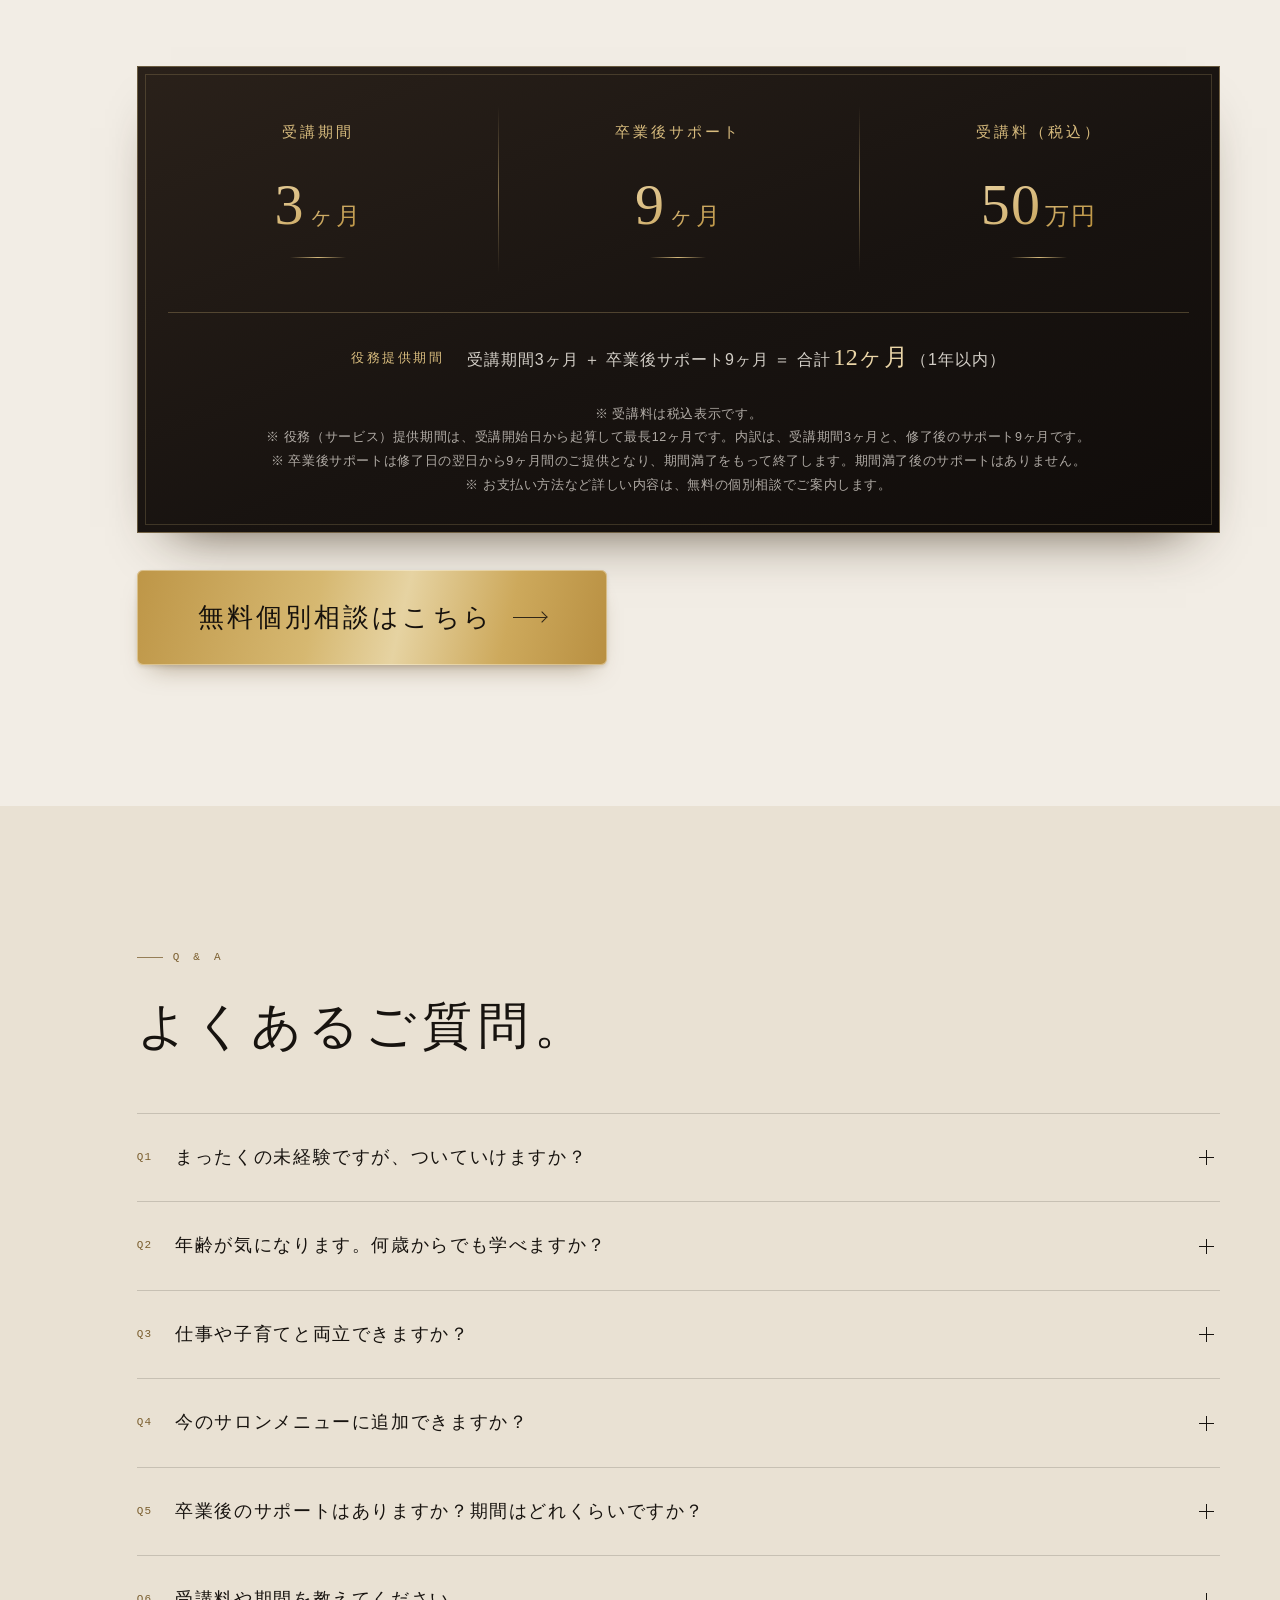
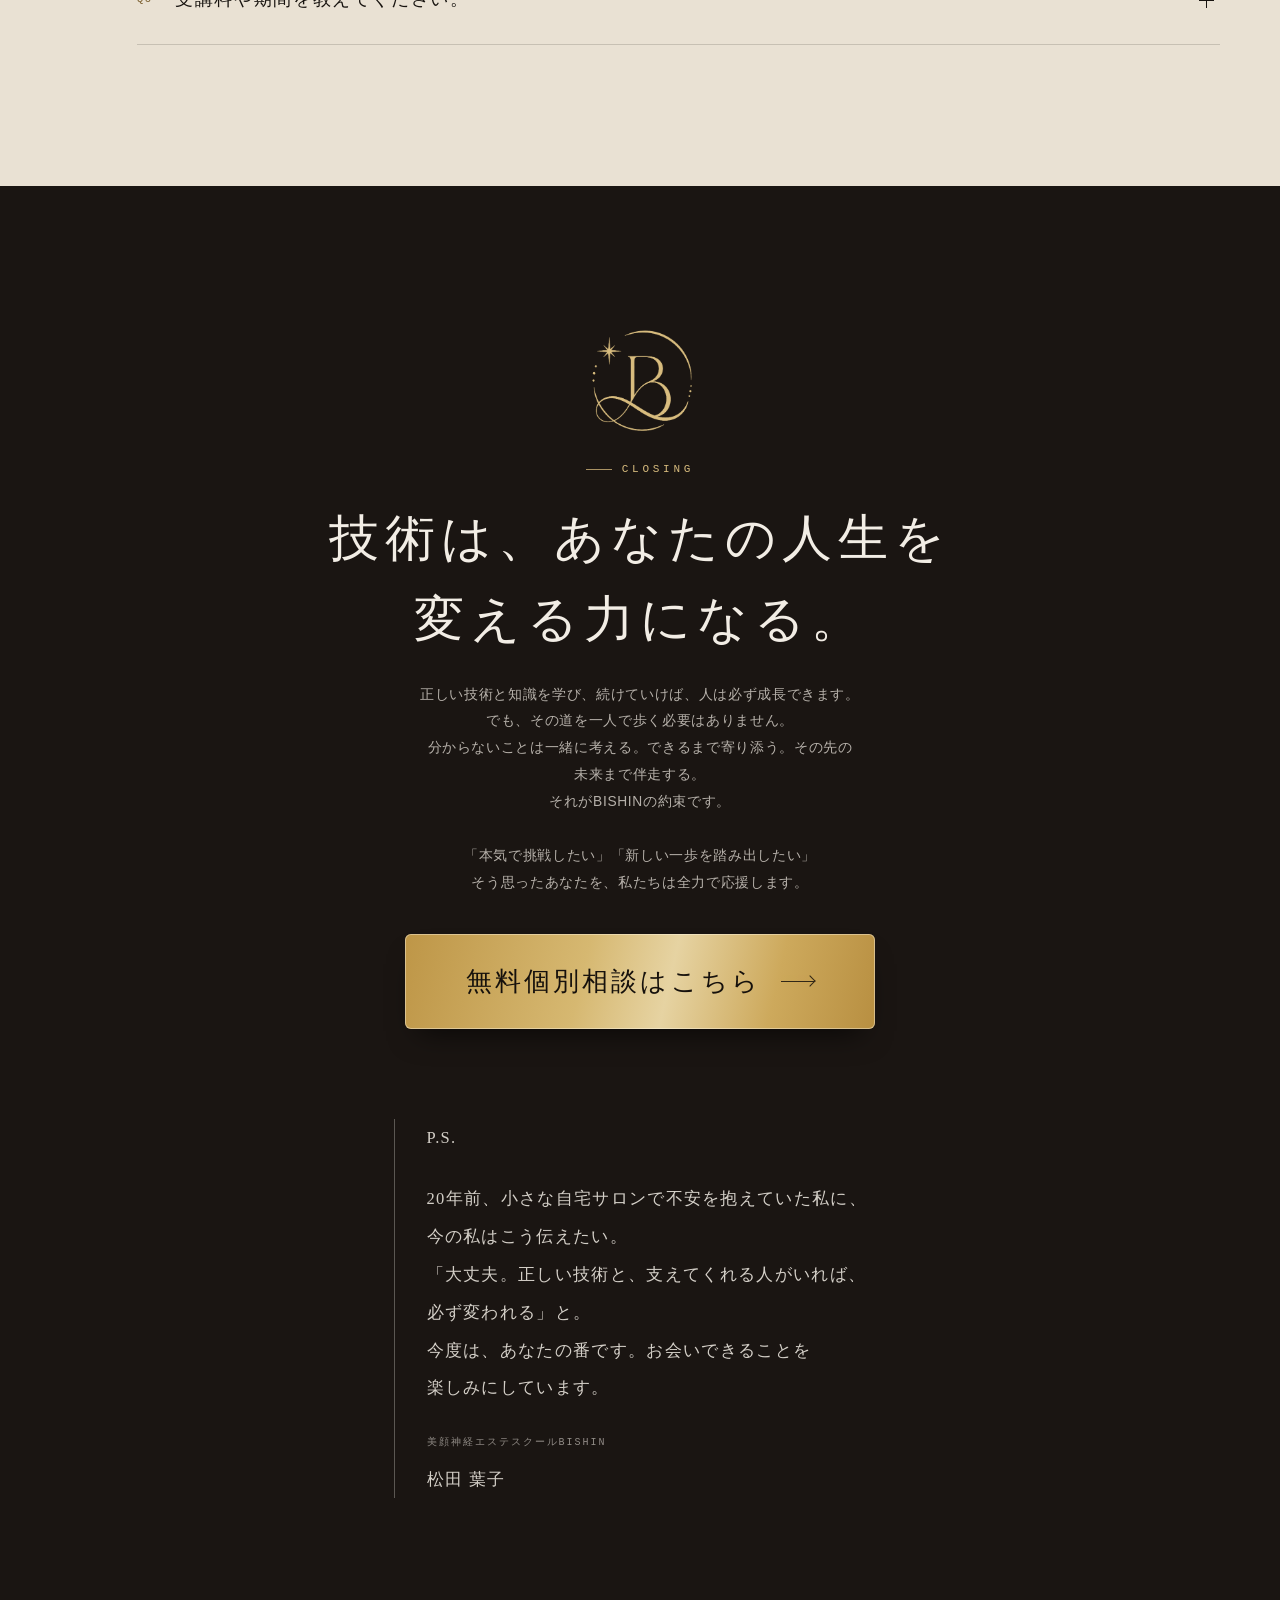
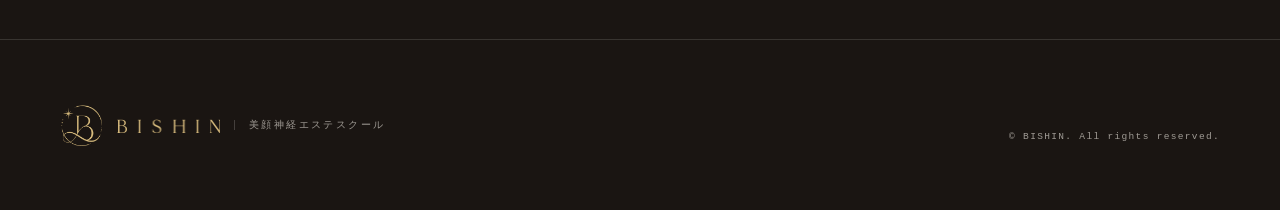
==== commit baf67f07: "受講生の声から2枚目のカード（元・会社員／未経験スタート）を削除 Co-Authored-By: Claude Fable 5 <noreply@anthropic.com>" ====
--- a/index.html
+++ b/index.html
@@ -1006,13 +1006,6 @@
         </div>
       </li>
       <li class="voice" data-rv="up" data-d="1">
-        <p class="voice-q"><span class="nb">「美容業界は</span><span class="nb">初めてで</span><span class="nb">不安でしたが、</span><span class="nb">できるまで</span><span class="nb">何度も</span><span class="nb">見てもらえるので</span><span class="nb">置いていかれることがあり</span><span class="nb">ませんでした。</span><span class="nb">今は副業として</span><span class="nb">月◯名の</span><span class="nb">施術を</span><span class="nb">担当しています。」</span></p>
-        <div class="voice-m">
-          <figure class="ph av"></figure>
-          <div><b><span class="nb">元・</span><span class="nb">会社員／未経験スタート</span></b><span class="nb">30代</span> / <span class="nb">受講生</span></div>
-        </div>
-      </li>
-      <li class="voice" data-rv="up" data-d="2">
         <p class="voice-q"><span class="nb">「腱鞘炎で</span><span class="nb">引退も</span><span class="nb">考えていましたが、</span><span class="nb">身体に</span><span class="nb">負担の</span><span class="nb">少ないこの</span><span class="nb">技術に</span><span class="nb">出会って</span><span class="nb">『まだ</span><span class="nb">続けられる』と</span><span class="nb">思えました。</span><span class="nb">お客様から</span><span class="nb">『眠りが</span><span class="nb">深くなった』と</span><span class="nb">言われた</span><span class="nb">時は本当に</span><span class="nb">嬉しかったです。」</span></p>
         <div class="voice-m">
           <figure class="ph av"></figure>
@@ -1061,7 +1054,7 @@
   <div class="wrap" style="padding-left:var(--rail)">
     <p class="eyebrow" data-rv="fade">Tuition</p>
     <h2 class="h2" data-rv>
-      <span class="ln"><i><span class="nb">受講料。</span></i></span>
+      <span class="ln"><i><span class="nb">受講料</span></i></span>
     </h2>
     <div class="course-box" data-rv="up">
       <dl class="course-list">
@@ -1275,6 +1268,27 @@
   function onResize(){ vh=window.innerHeight; layoutNodes(); }
   window.addEventListener('resize',onResize);
 
+  /* 高速スクロールでフェードが終わる前に画面上端を抜けてしまう要素は、
+     半透明のまま「一瞬だけ見えて消える」。そういう要素は遷移を切って
+     即・最終状態にする（ページ最下部まで一気に送った時のクロージングが該当） */
+  // フェード尺と、「これ以下しか画面に残らないなら薄いままで終わる」という下限。
+  // イージングが前半で効くので、尺の4割あれば不透明度は8割前後まで上がる。
+  var fadeMs=reduce?600:1000, needMs=(reduce?600:1000)*0.4;
+  var lastY=window.scrollY, vel=0;
+  function revealNow(list){
+    var kids=[],i;
+    for(i=0;i<list.length;i++){
+      var el=list[i];
+      kids.push(el);
+      if(el.classList.contains('ln')) kids.push.apply(kids,[].slice.call(el.children));
+      kids.push.apply(kids,[].slice.call(el.querySelectorAll('.ln>i,.hair')));
+    }
+    for(i=0;i<kids.length;i++) kids[i].style.transition='none';
+    for(i=0;i<list.length;i++) list[i].classList.add('in');
+    void document.body.offsetWidth;            // 最終状態を確定させてから遷移を戻す
+    for(i=0;i<kids.length;i++) kids[i].style.transition='';
+  }
+
   function frame(){
     // 慣性
     if(lerpOn && animating){
@@ -1289,22 +1303,33 @@
     var y=window.scrollY;
     var trigger=vh*0.86;
 
+    // スクロール速度（1フレームの移動量を均したもの）→ px/ms
+    var dy=Math.abs(y-lastY); lastY=y;
+    vel=vel*0.6+dy*0.4;
+    var perMs=vel/16.7;
+
     // リビール（幕が開くまではどこも発火させない。発火したら配列から外す）
     if(loaderDone){
+      var snap=null;
       for(var i=revealables.length-1;i>=0;i--){
-        var el=revealables[i];
-        if(el.getBoundingClientRect().top < trigger){
-          el.classList.add('in');
+        var el=revealables[i], r=el.getBoundingClientRect();
+        if(r.top < trigger){
+          // r.bottom/perMs ＝ 画面上端へ抜けるまでの残り時間。これが短すぎる要素は
+          // 薄いまま流れ去って「一瞬光って消えた」と見えるので、遷移なしで出し切る
+          if(perMs>0.001 && r.bottom/perMs < needMs) (snap=snap||[]).push(el);
+          else el.classList.add('in');
           revealables.splice(i,1);
         }
       }
       for(var j=lines.length-1;j>=0;j--){
-        var ln=lines[j];
-        if(ln.getBoundingClientRect().top < trigger){
-          ln.classList.add('in');
+        var ln=lines[j], lr=ln.getBoundingClientRect();
+        if(lr.top < trigger){
+          if(perMs>0.001 && lr.bottom/perMs < needMs) (snap=snap||[]).push(ln);
+          else ln.classList.add('in');
           lines.splice(j,1);
         }
       }
+      if(snap) revealNow(snap);
     }
 
     // パララックス
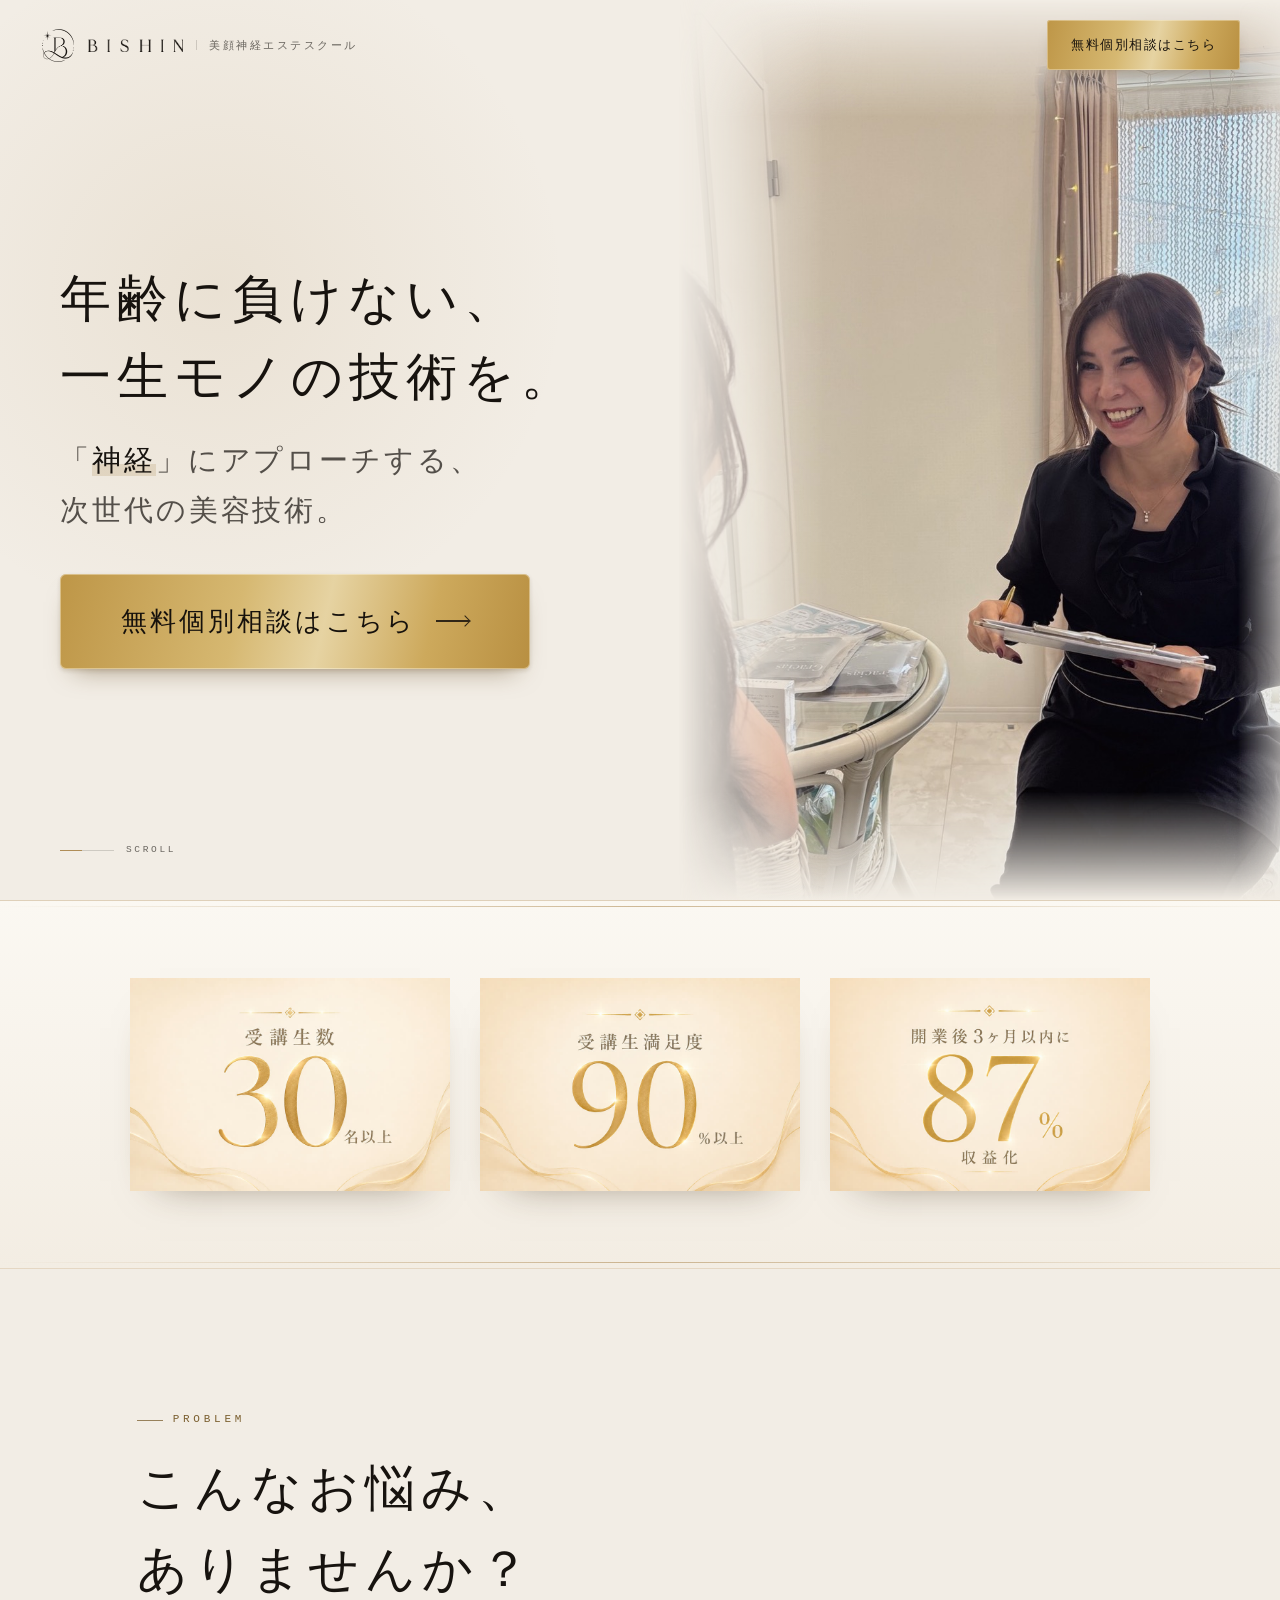
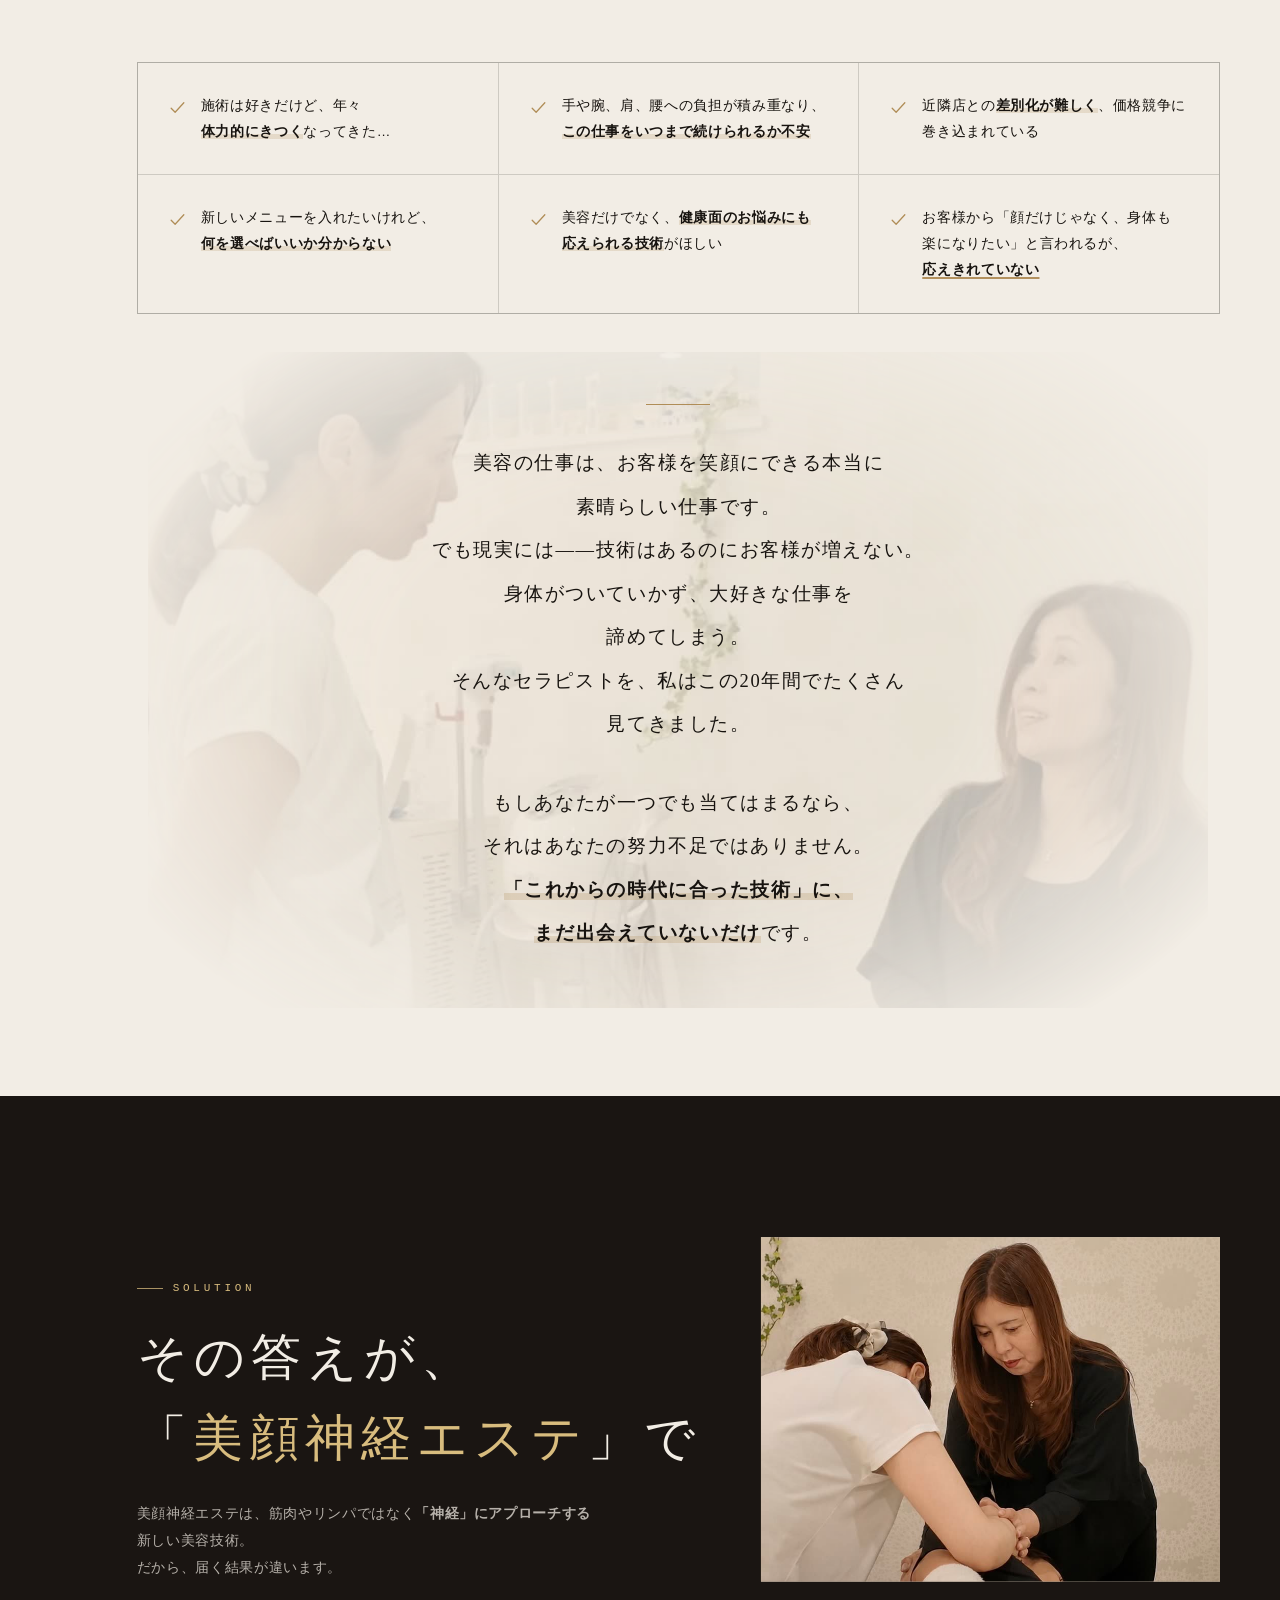
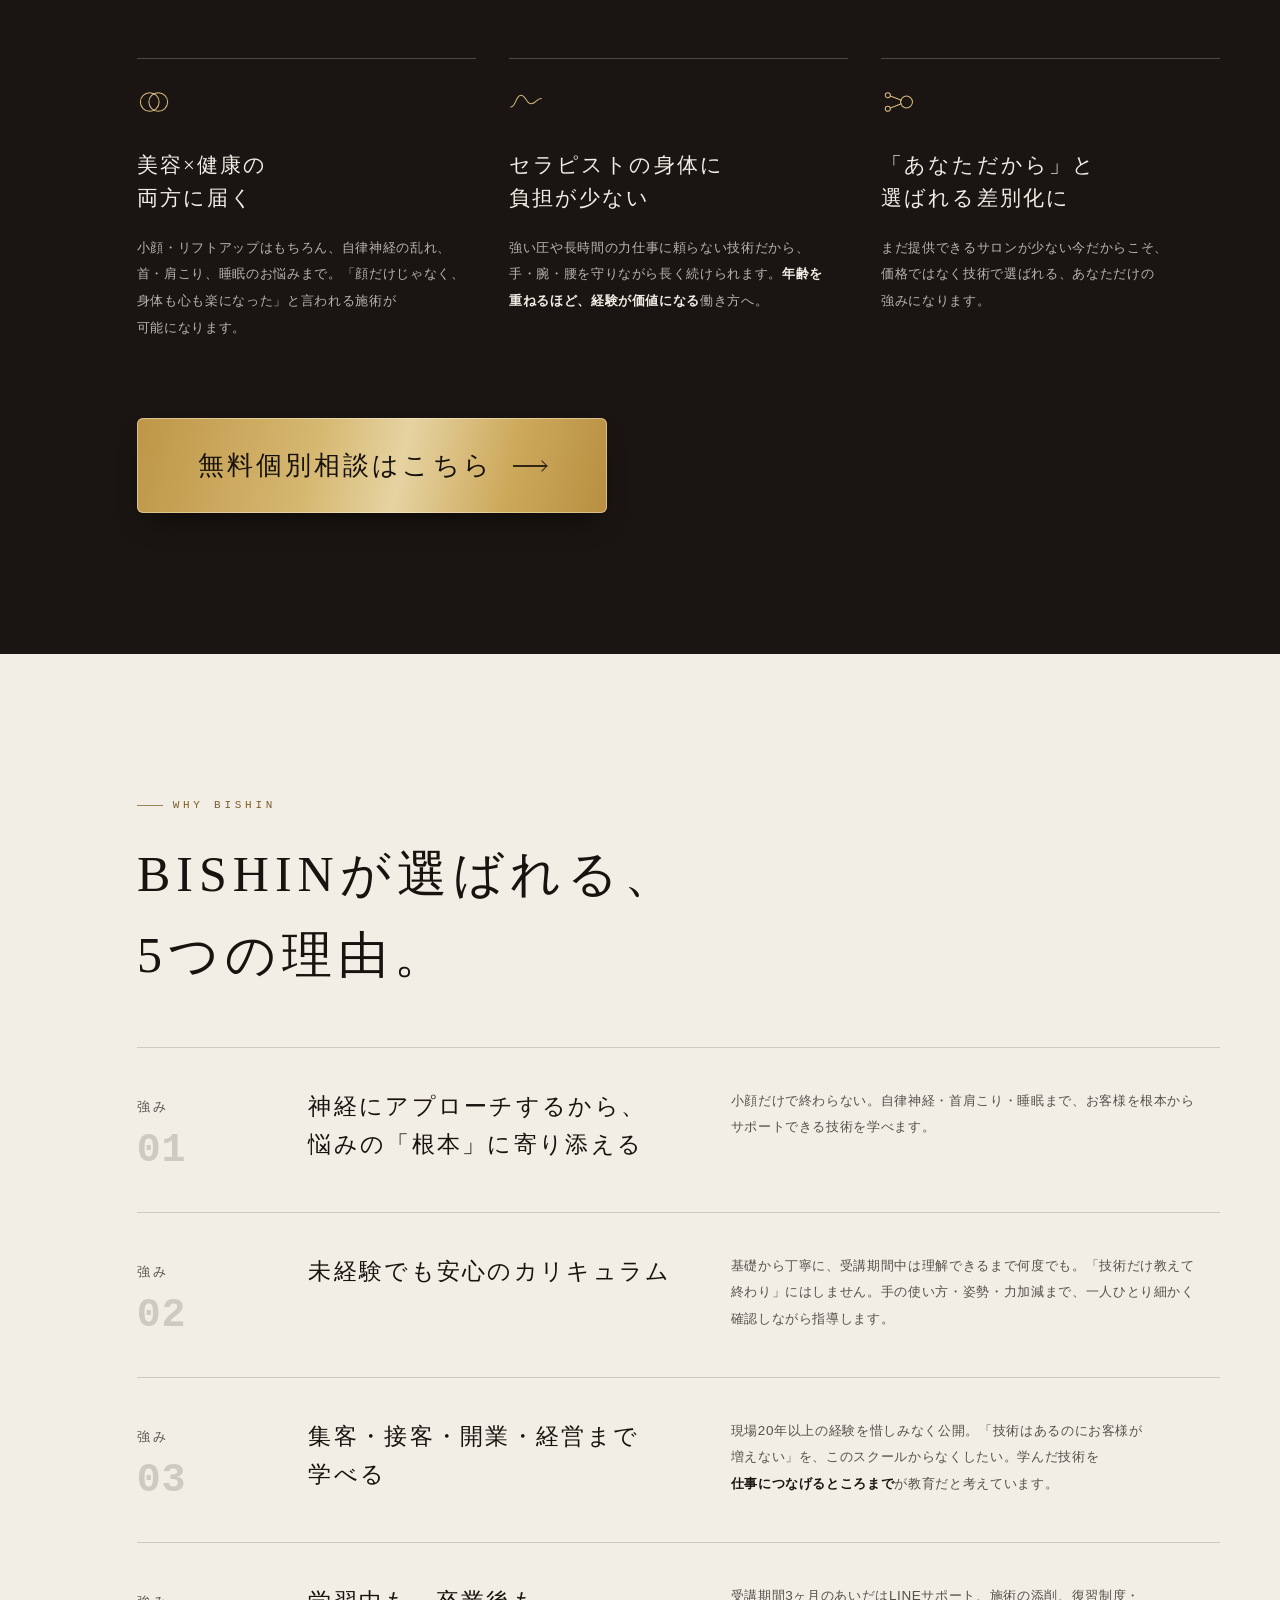
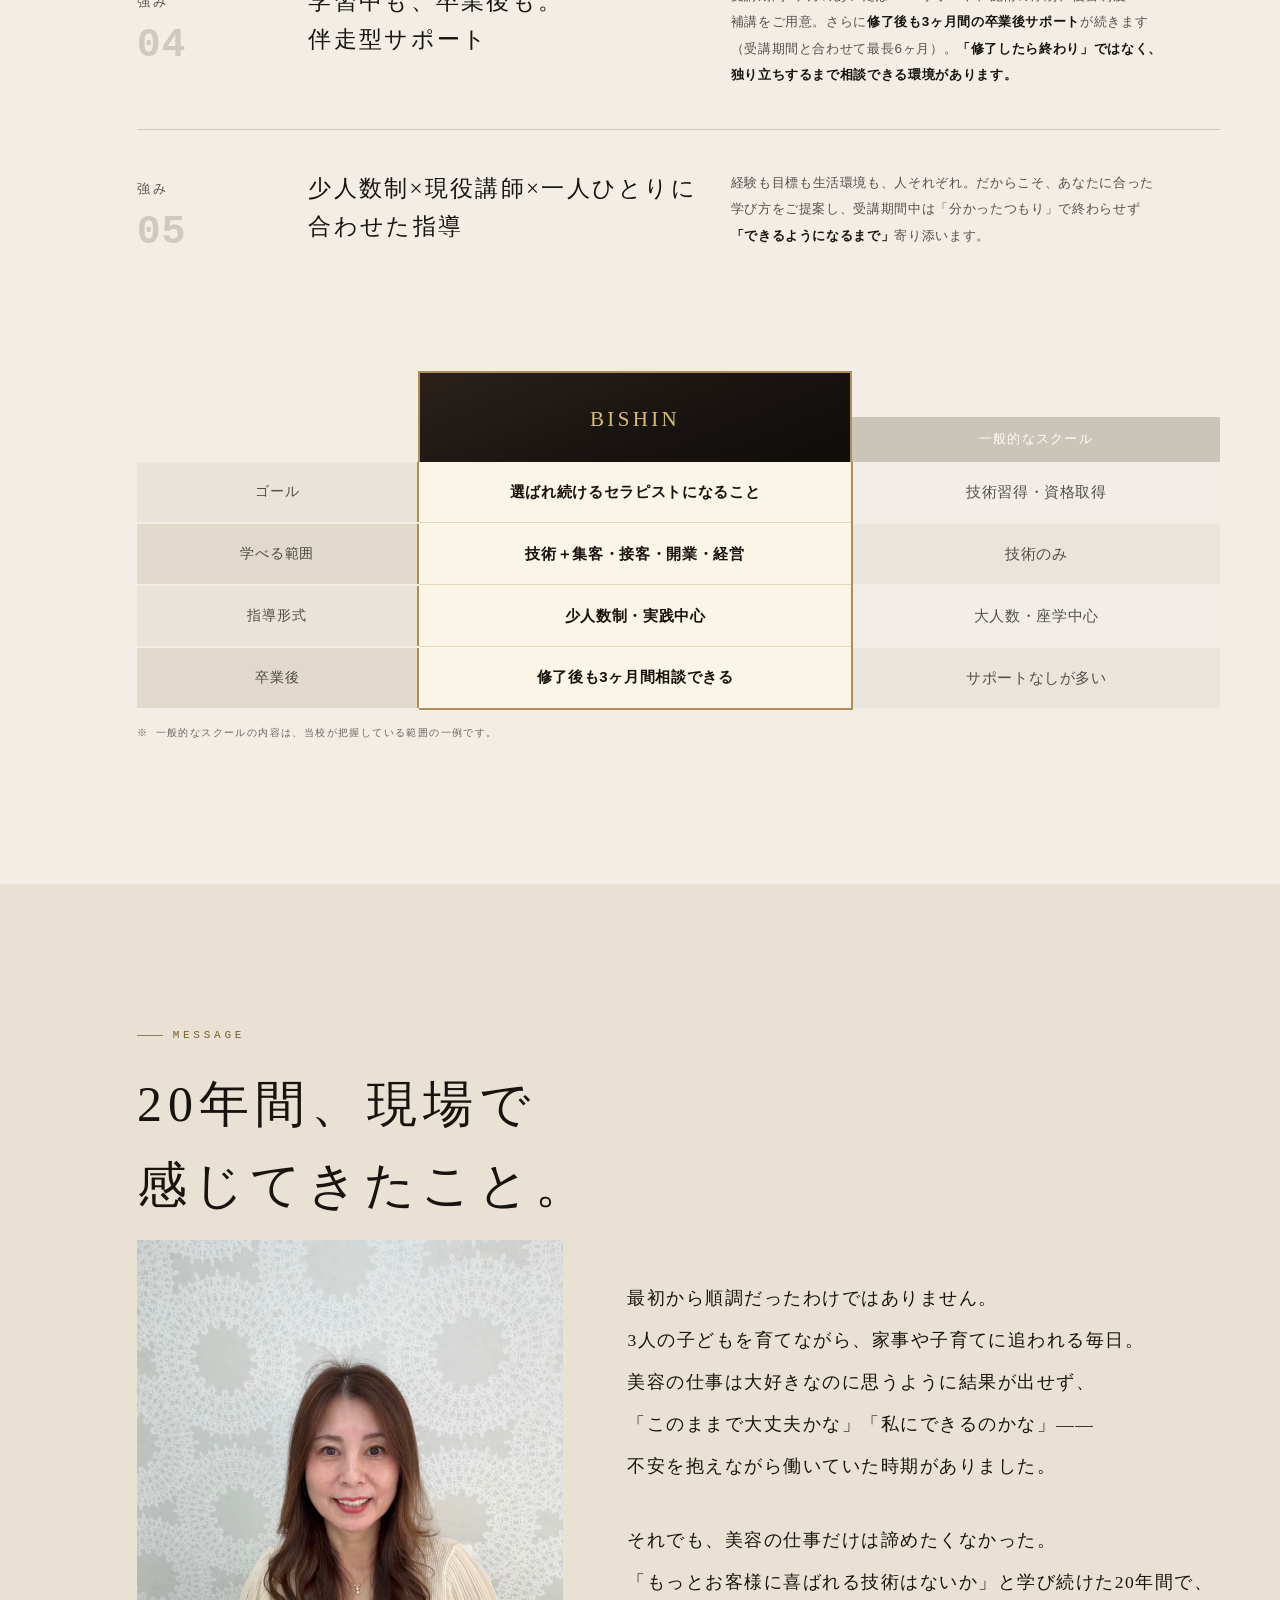
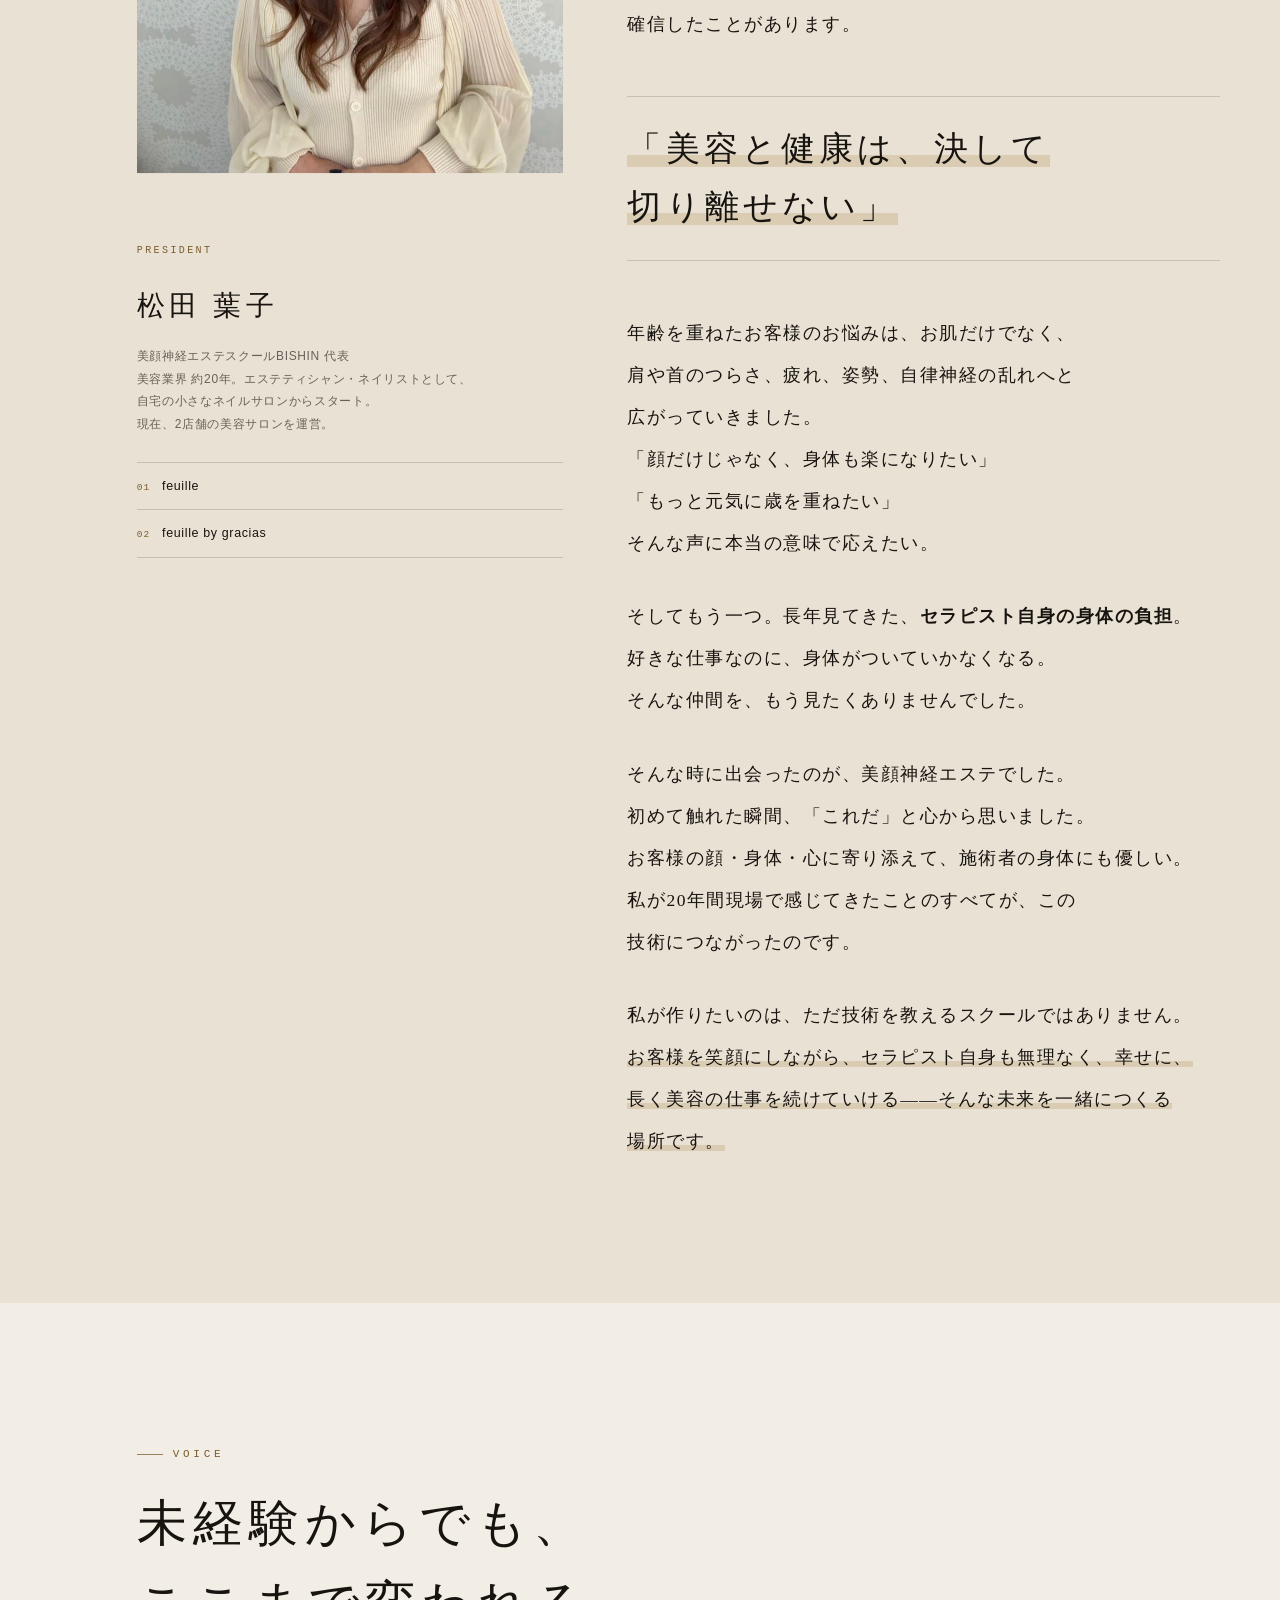
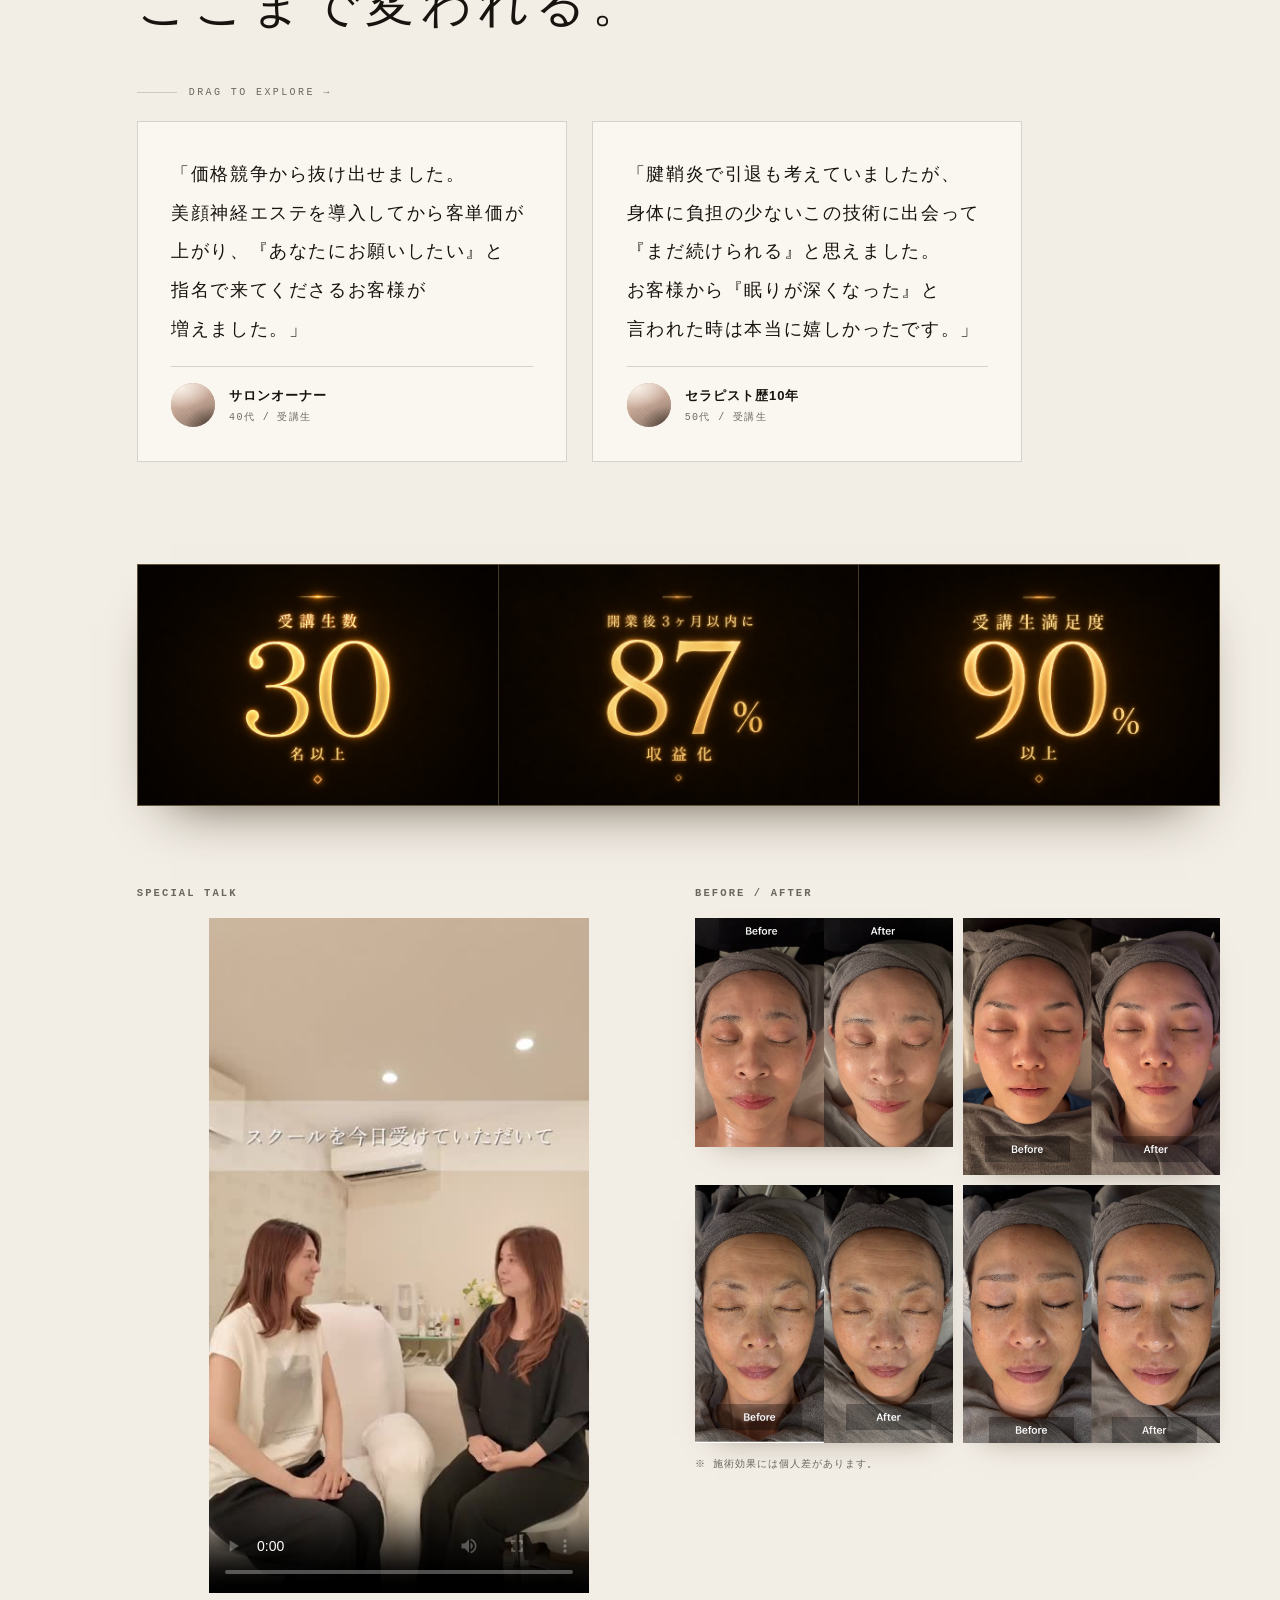
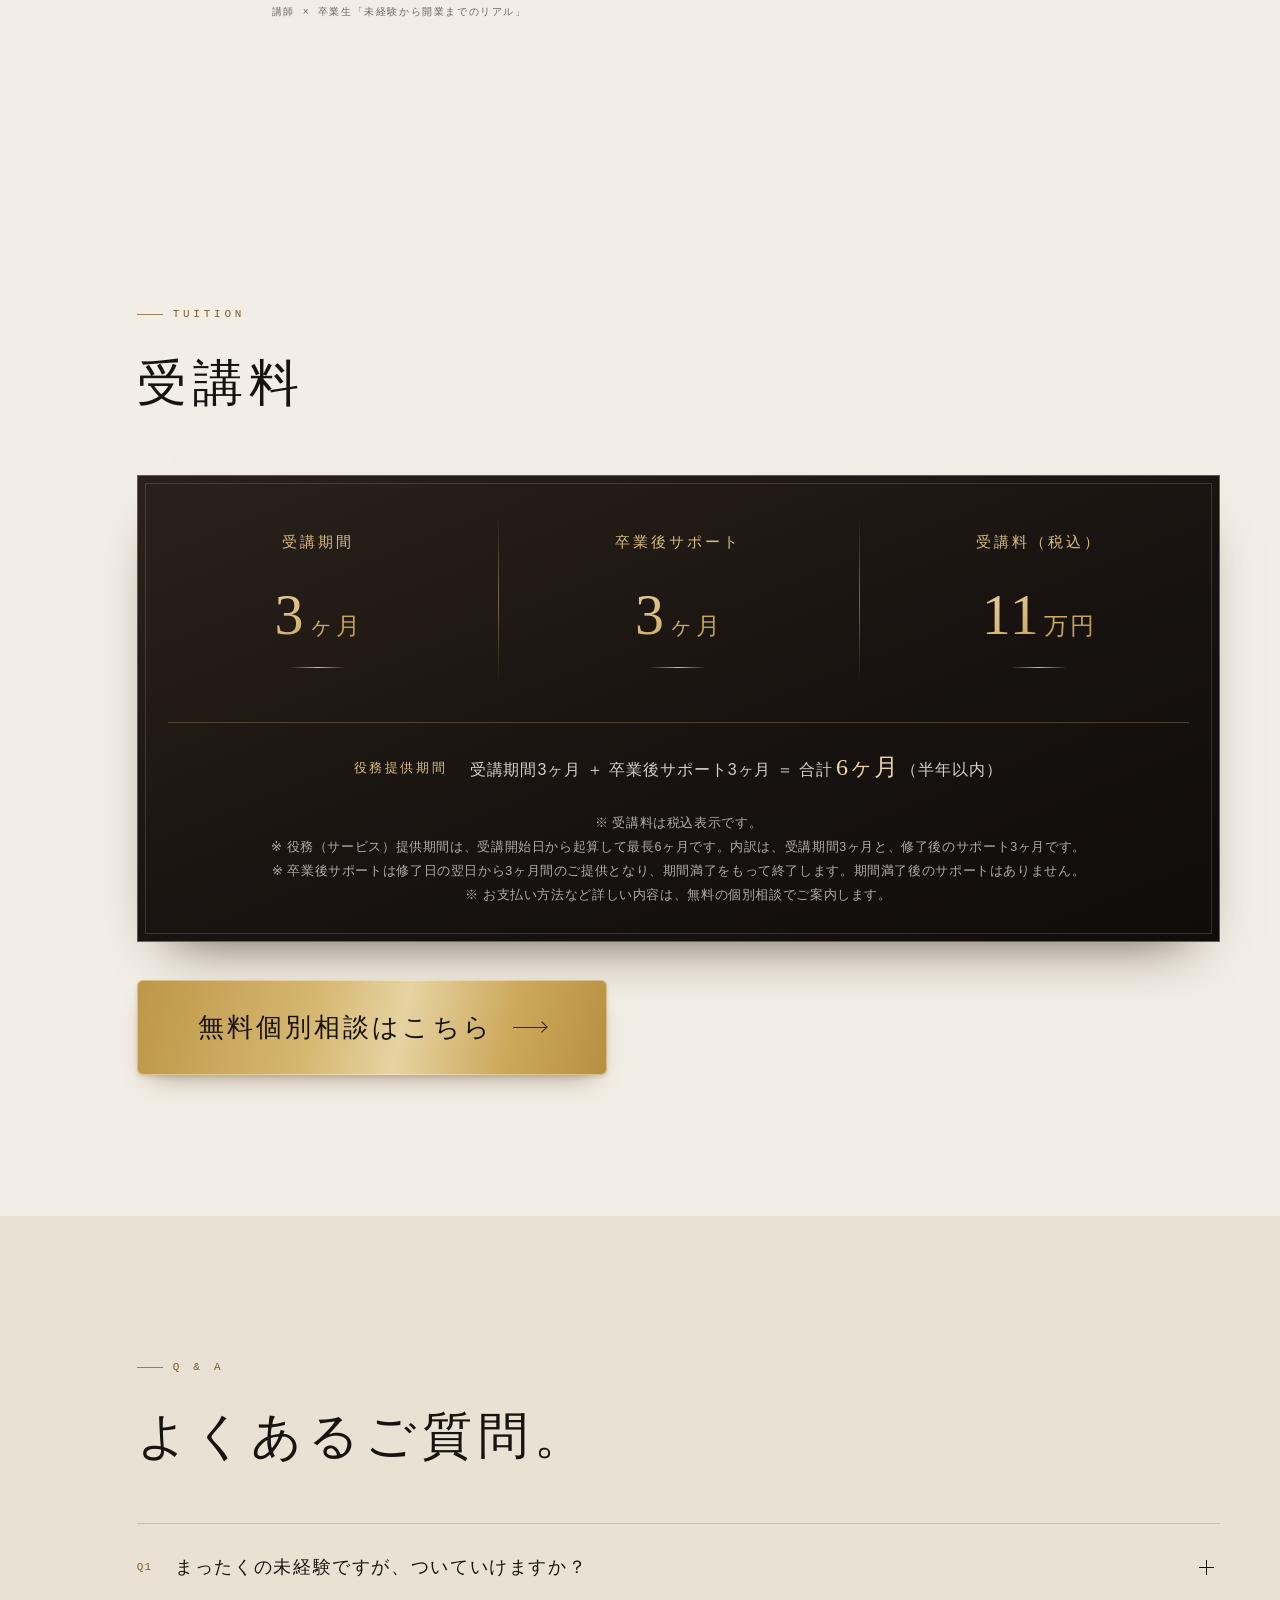
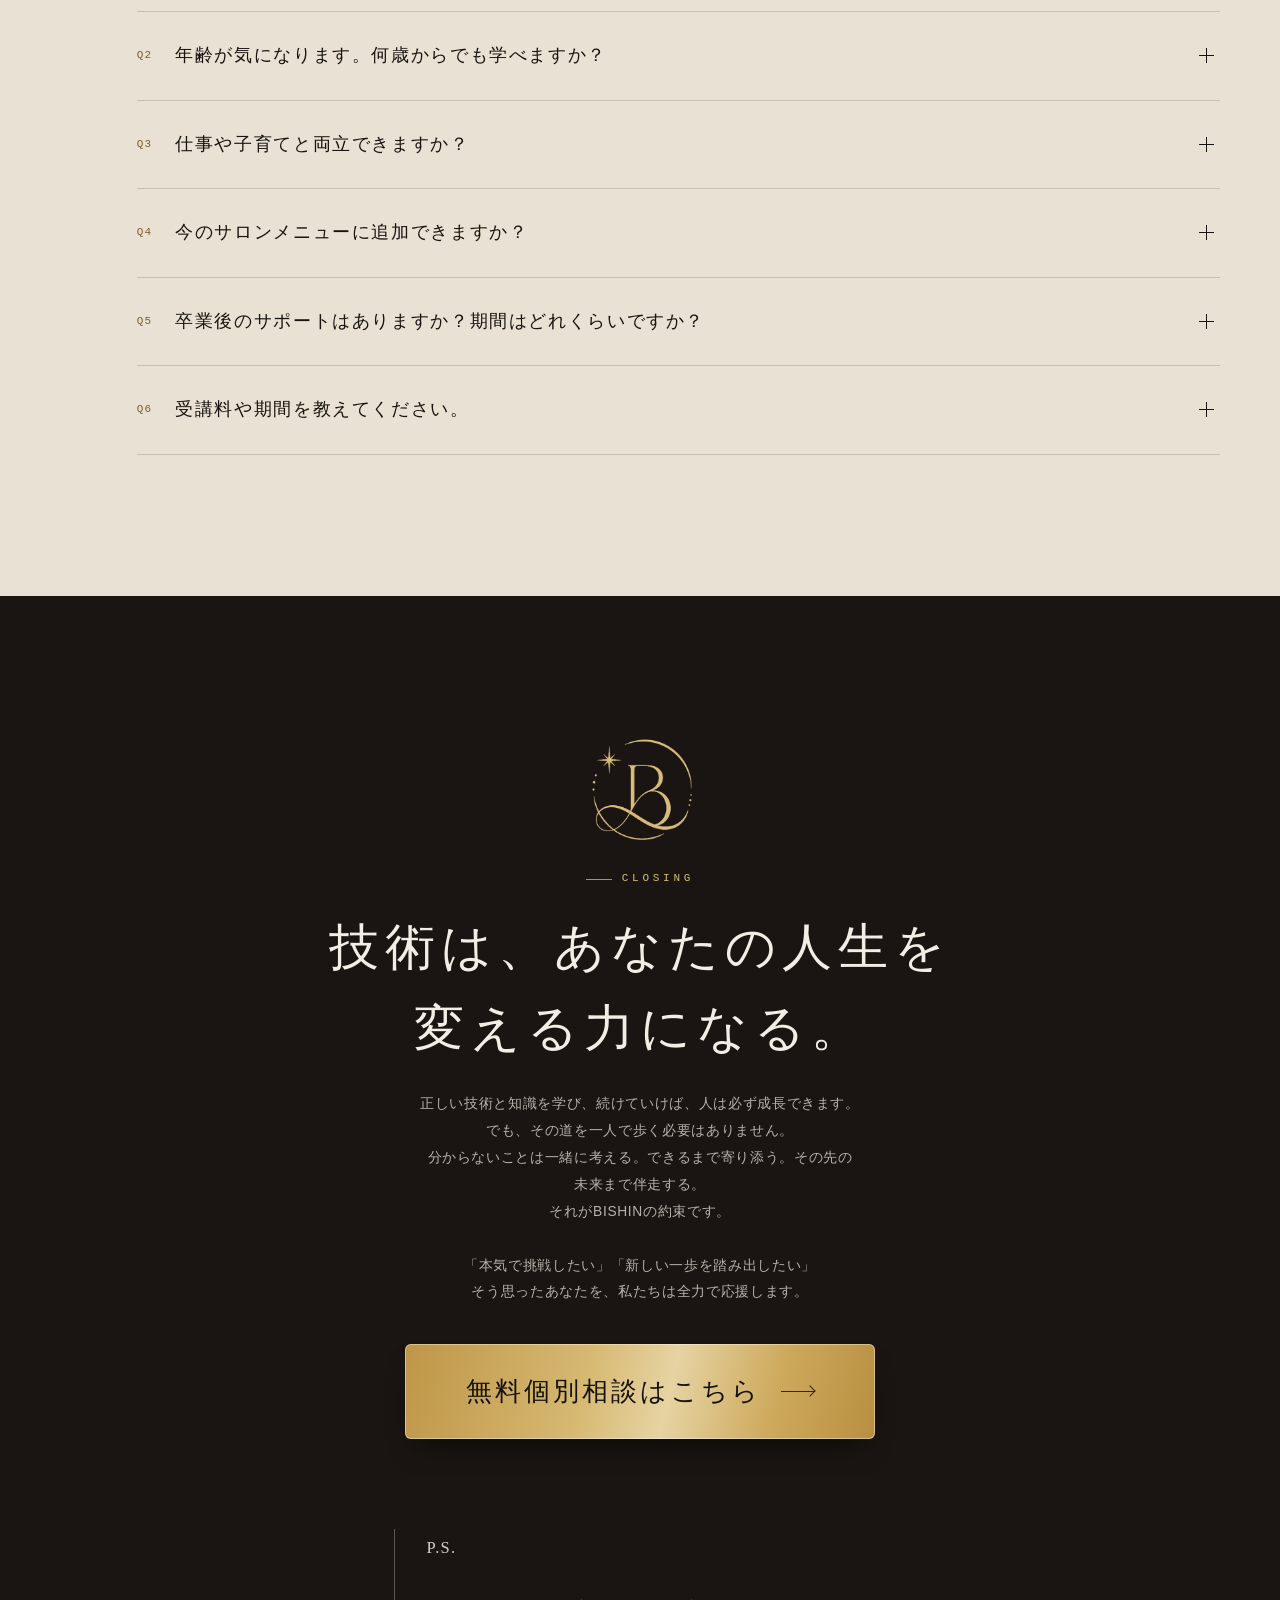
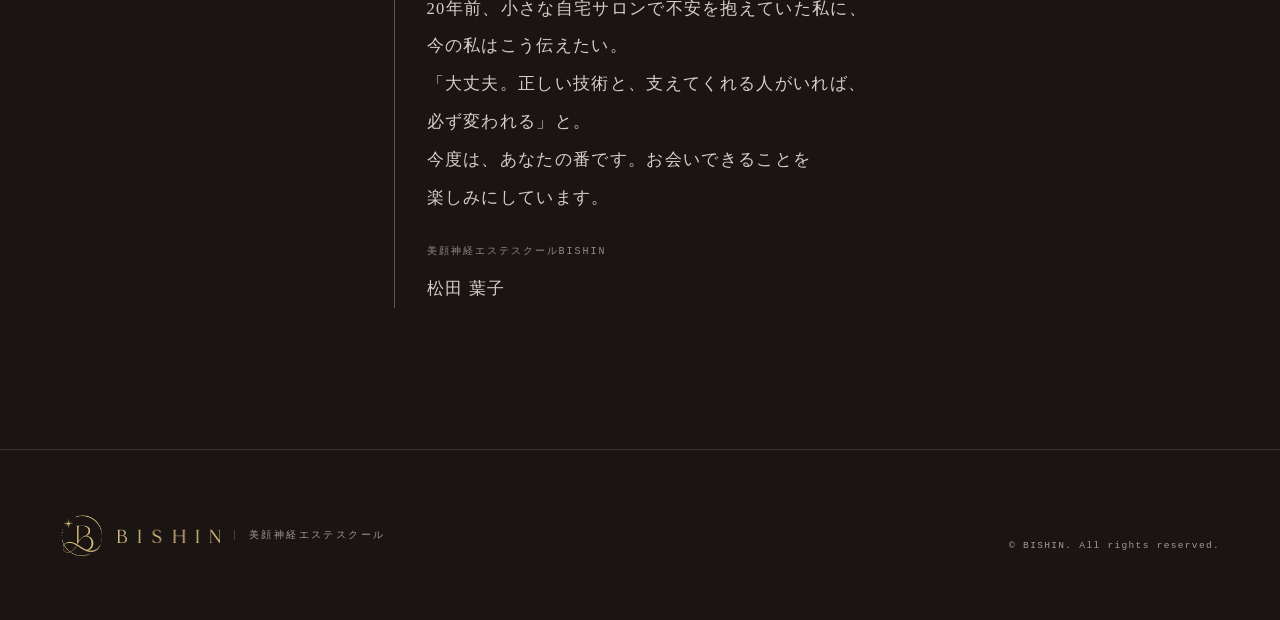
==== commit adb6ebf5: "リポジトリの中身をNetlify本番版に同期 リポジトリのindex.htmlが本番と乖離していた（受講料50万円・卒業後サポート9ヶ月・ Metaピクセル無し・写真ダミー）ため、稼働中のNetlif" ====
--- a/index.html
+++ b/index.html
@@ -1,12 +1,22 @@
-<!doctype html>
-<html lang="ja">
-<head>
-<meta charset="utf-8">
-<meta name="viewport" content="width=device-width, initial-scale=1">
-<title>美顔神経エステスクール BISHIN｜「神経」にアプローチする、次世代の美容技術</title>
-<meta name="description" content="小顔だけじゃない。自律神経・首肩こり・睡眠のお悩みまで寄り添える——お客様から“選ばれ続ける”セラピストになる、美顔神経エステスクールBISHIN。美容業界歴約20年の現役講師が直接指導。">
-</head>
-<body>
+<!doctype html><html><head><meta charset=utf8><meta name=viewport content="width=device-width,initial-scale=1"><style>:root{color-scheme:light}body{margin:0;padding:0;font:14px -apple-system,BlinkMacSystemFont,sans-serif;background:#faf9f5;color:#141413}img{max-width:100%}</style>
+<!-- Meta Pixel Code -->
+<script>
+!function(f,b,e,v,n,t,s)
+{if(f.fbq)return;n=f.fbq=function(){n.callMethod?
+n.callMethod.apply(n,arguments):n.queue.push(arguments)};
+if(!f._fbq)f._fbq=n;n.push=n;n.loaded=!0;n.version='2.0';
+n.queue=[];t=b.createElement(e);t.async=!0;
+t.src=v;s=b.getElementsByTagName(e)[0];
+s.parentNode.insertBefore(t,s)}(window, document,'script',
+'https://connect.facebook.net/en_US/fbevents.js');
+fbq('init', '2170507383557687');
+fbq('track', 'PageView');
+</script>
+<noscript><img height="1" width="1" style="display:none"
+src="https://www.facebook.com/tr?id=2170507383557687&ev=PageView&noscript=1"
+/></noscript>
+<!-- End Meta Pixel Code -->
+</head><body>
 <!-- ============================================================
      美顔神経エステスクール BISHIN / LP
      ※ 【差し替え】コメントの箇所は実素材・実数値に必ず差し替えること
@@ -47,7 +57,7 @@
   --word-ink:url("[data-uri]");
   --word-gold:url("[data-uri]");
   /* 提供写真 */
-  --ph-fv:url("[data-uri]");
+  --ph-fv:url("[data-uri]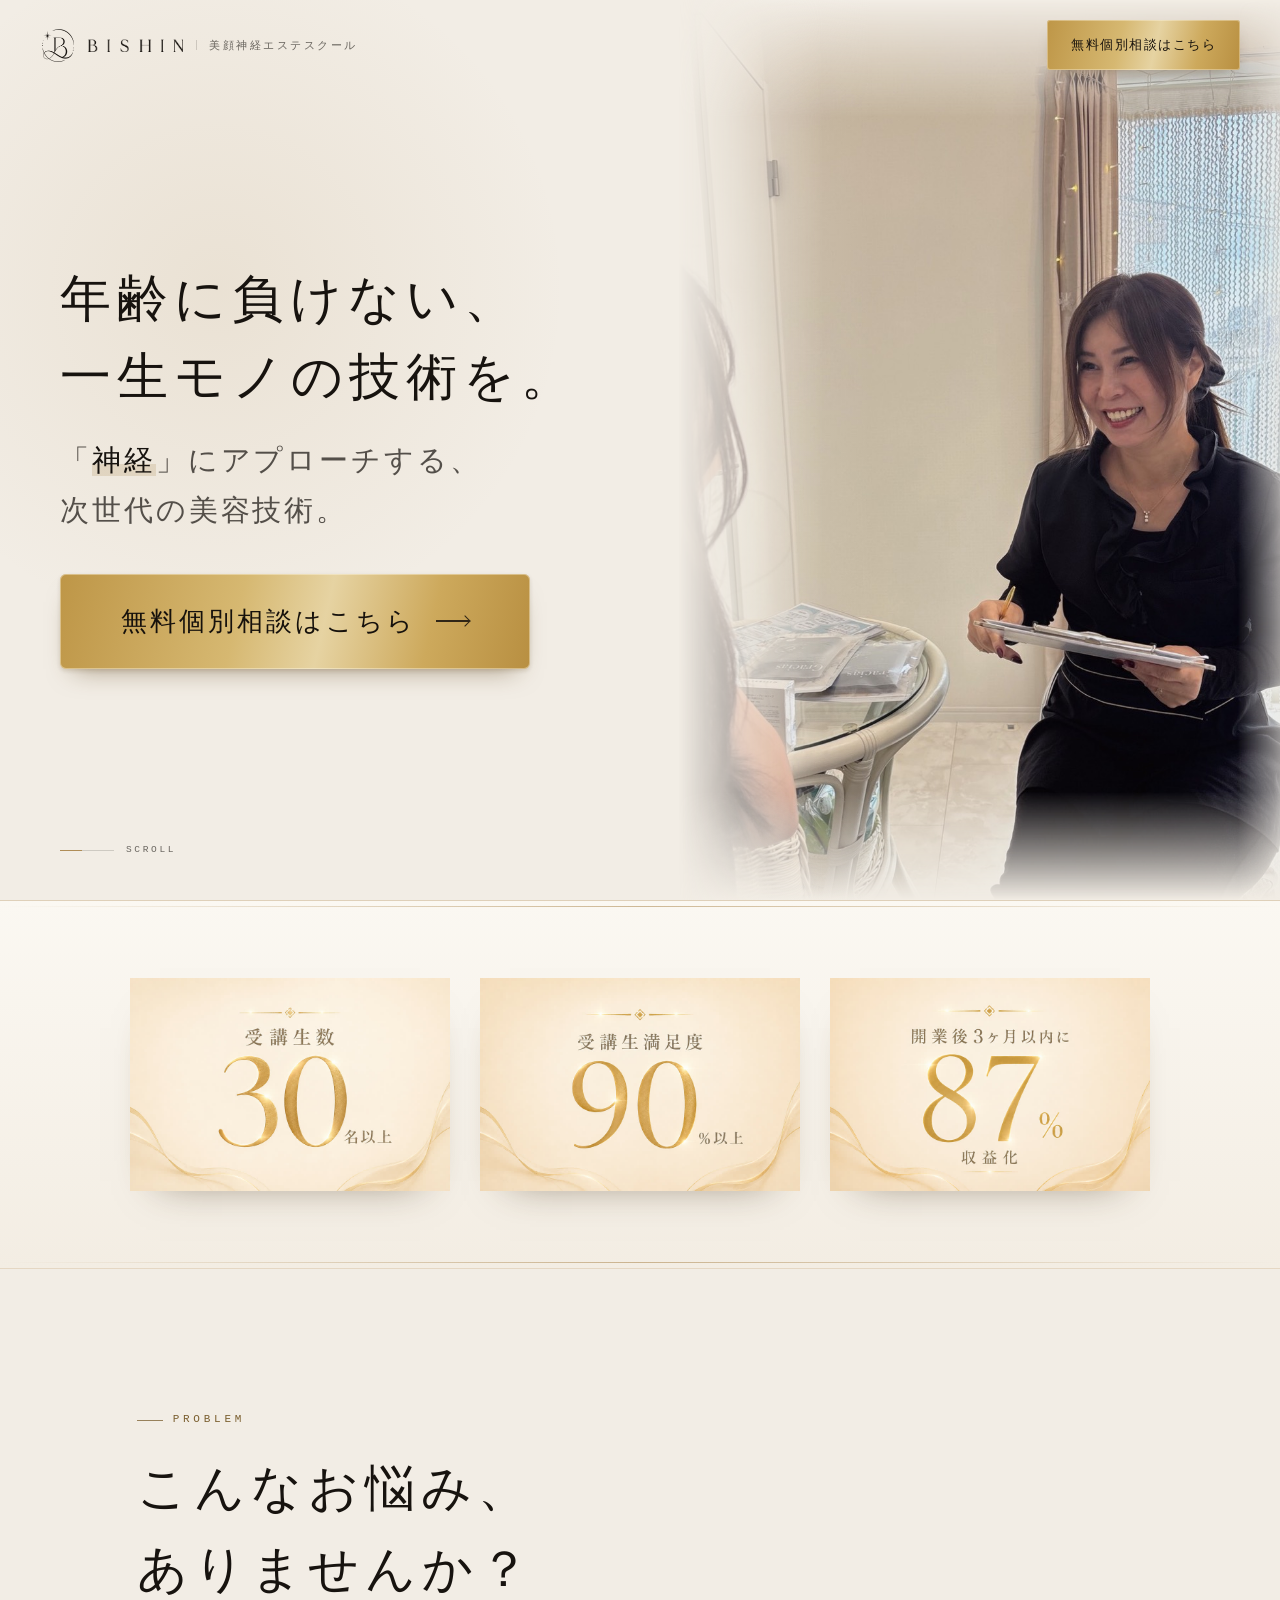
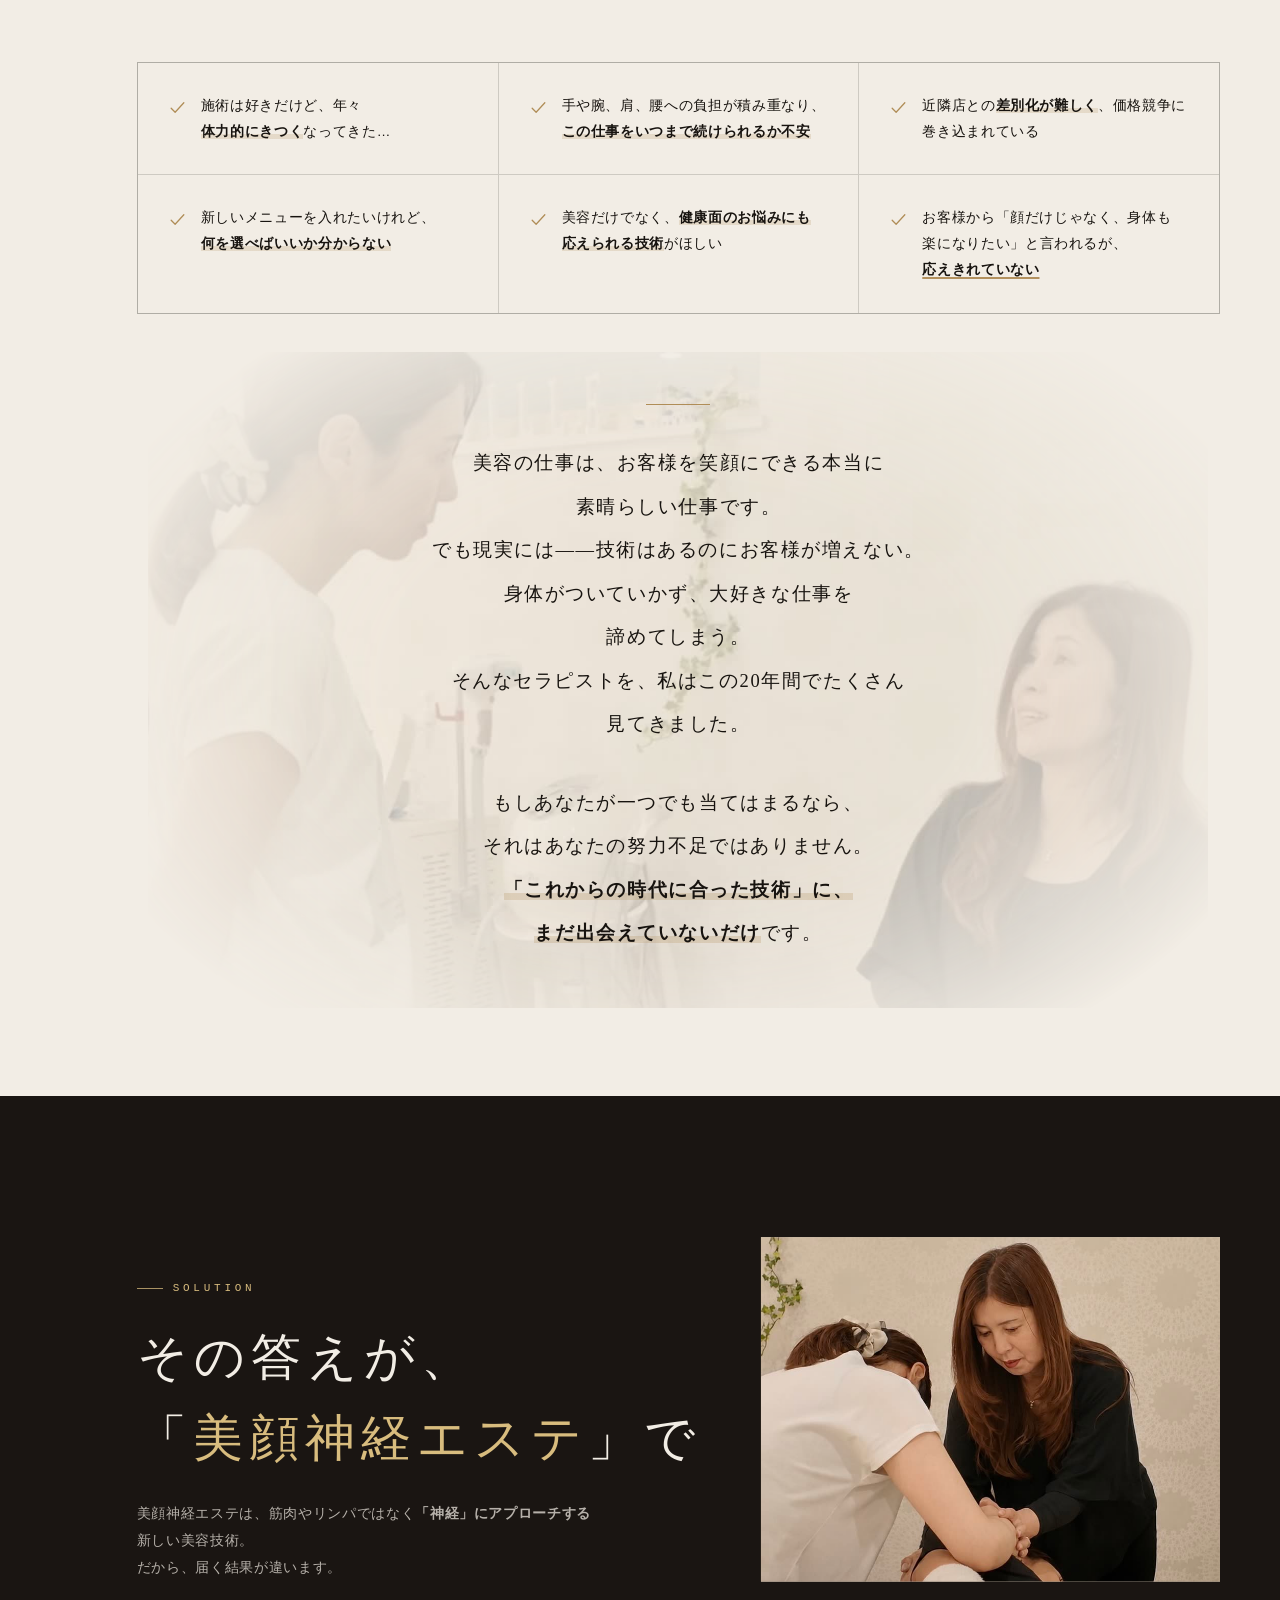
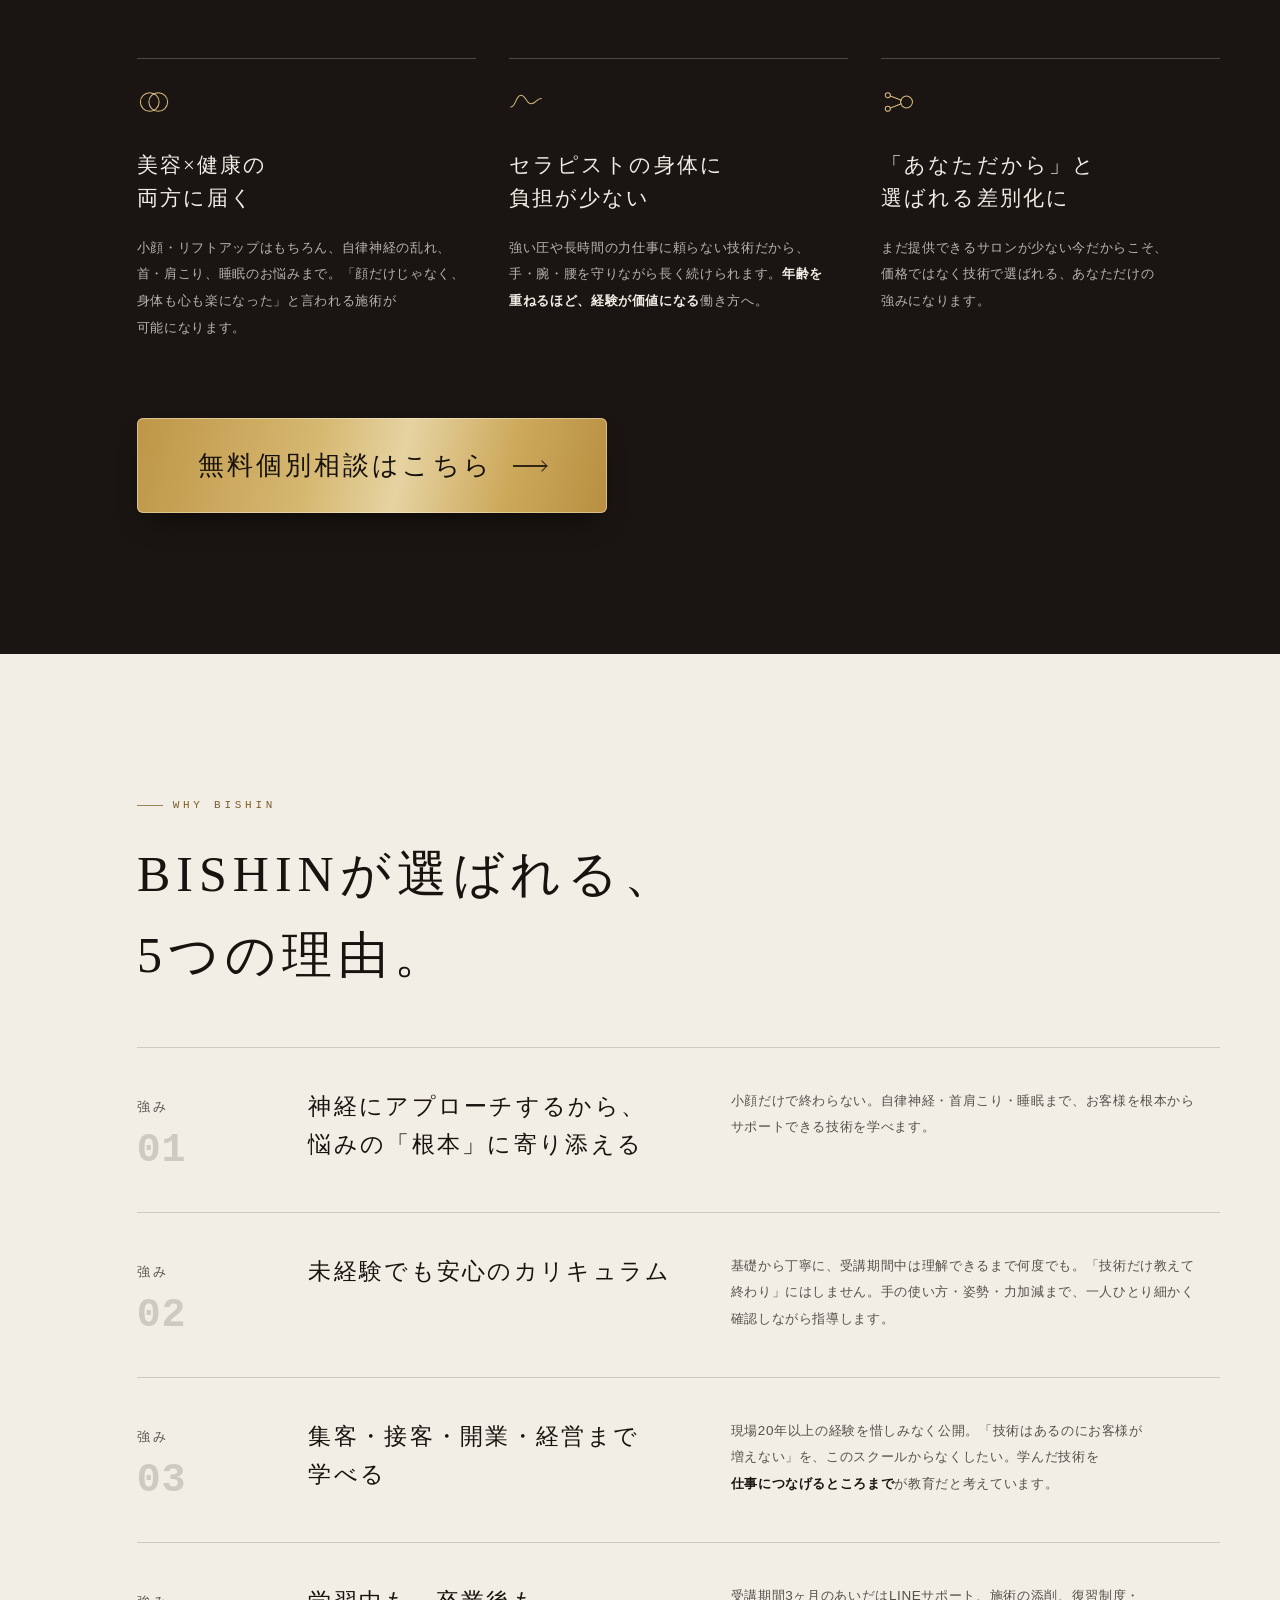
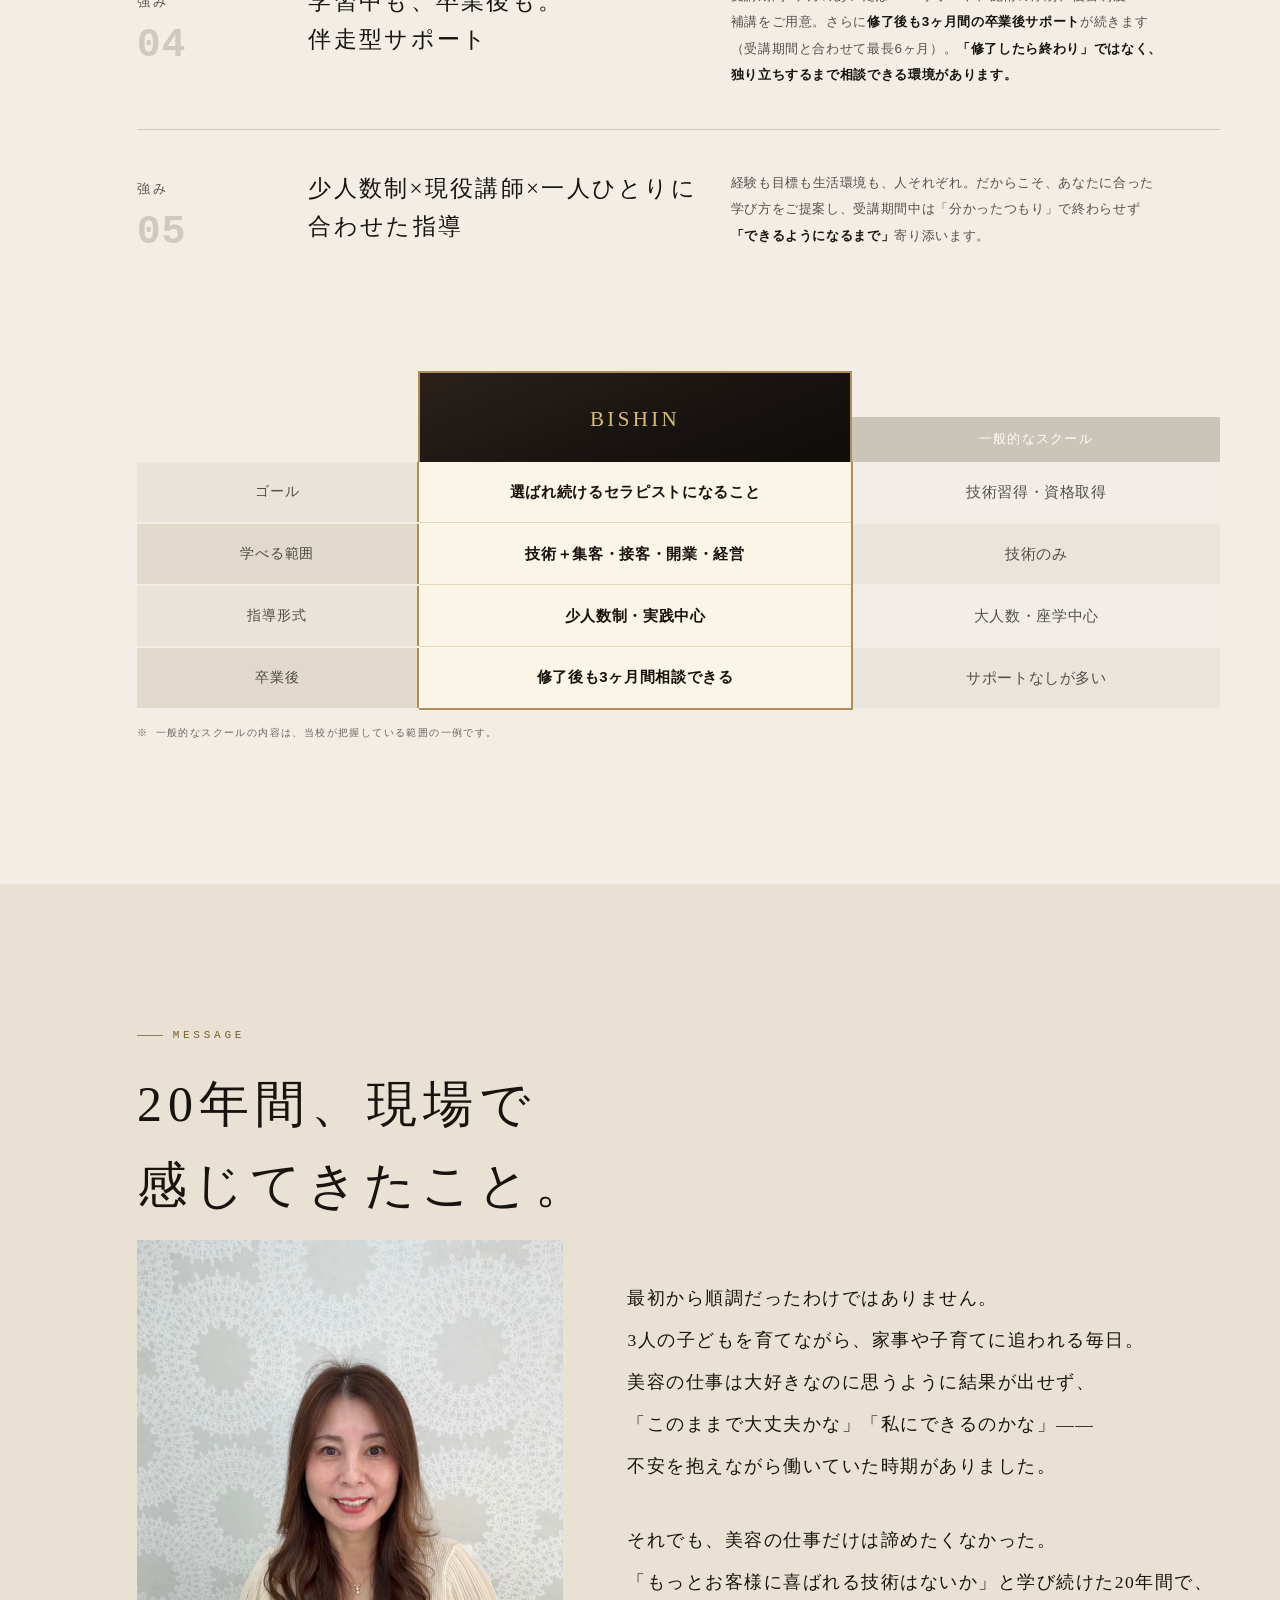
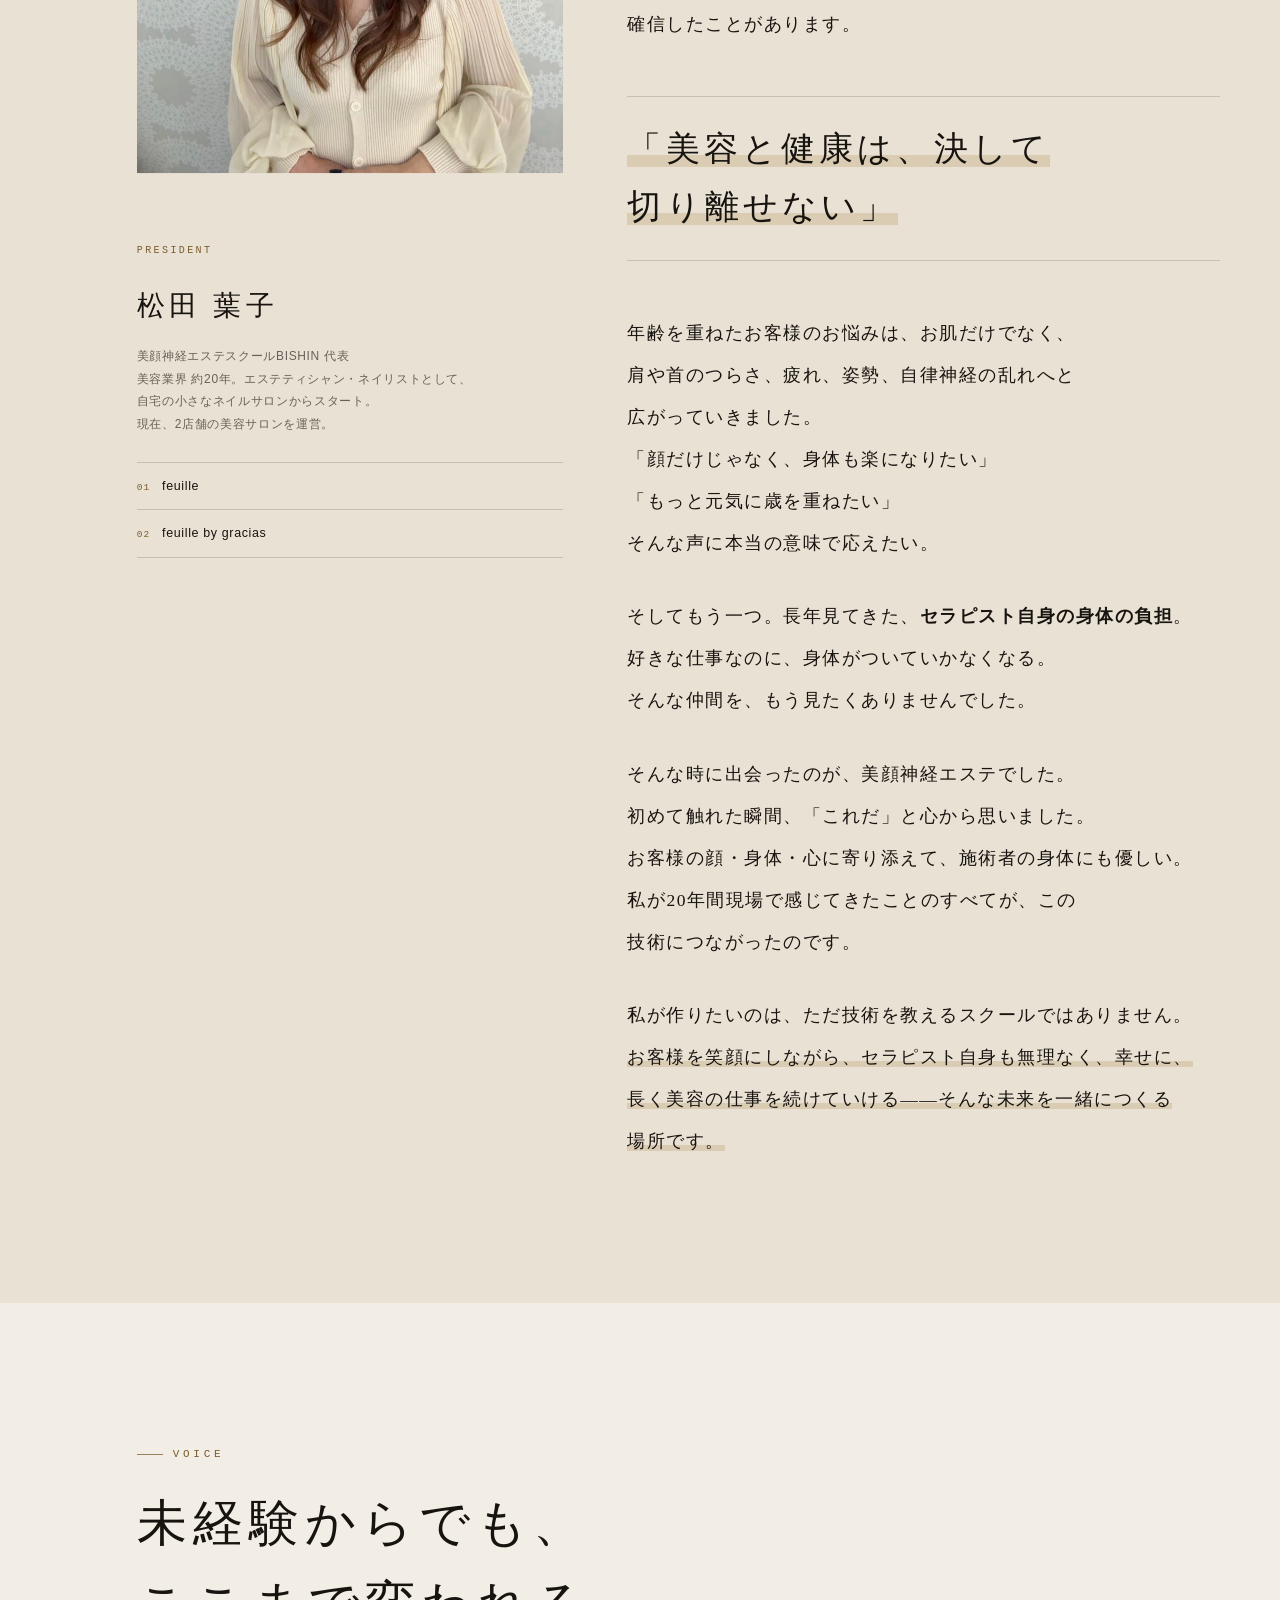
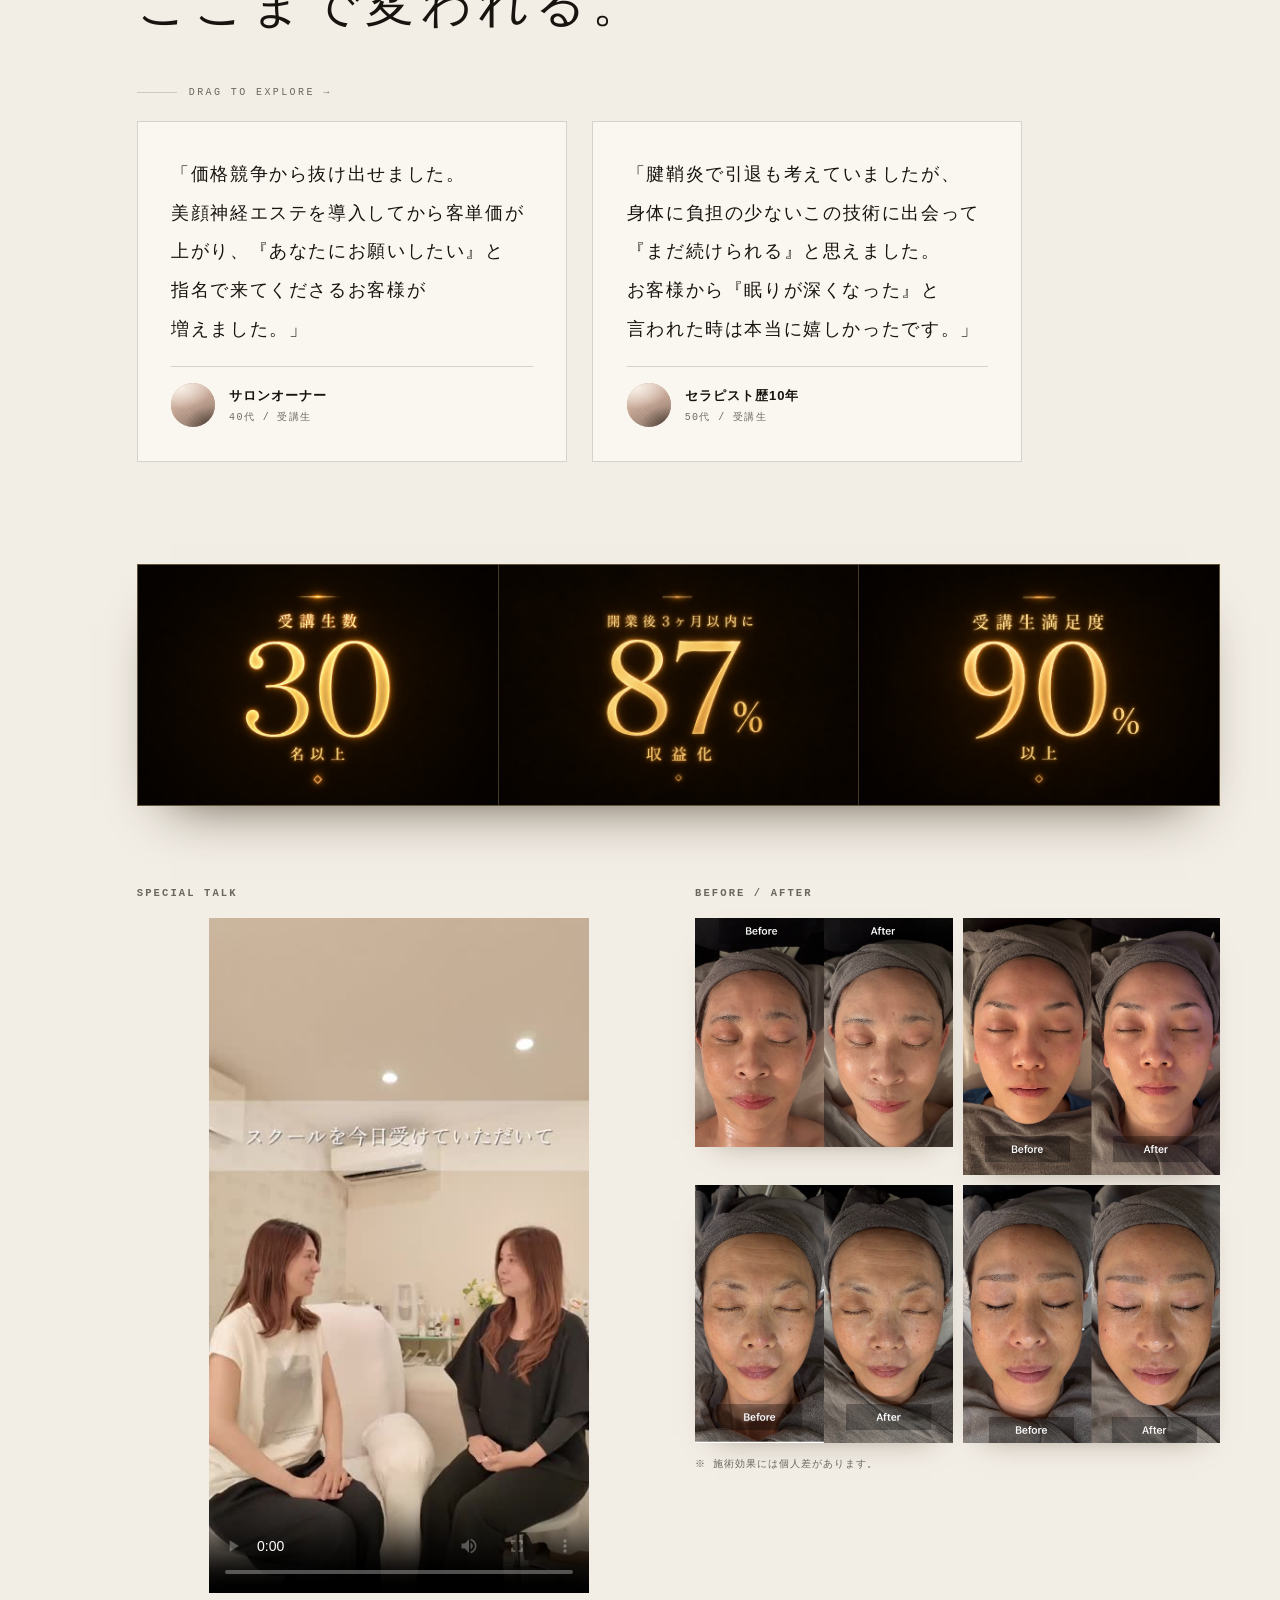
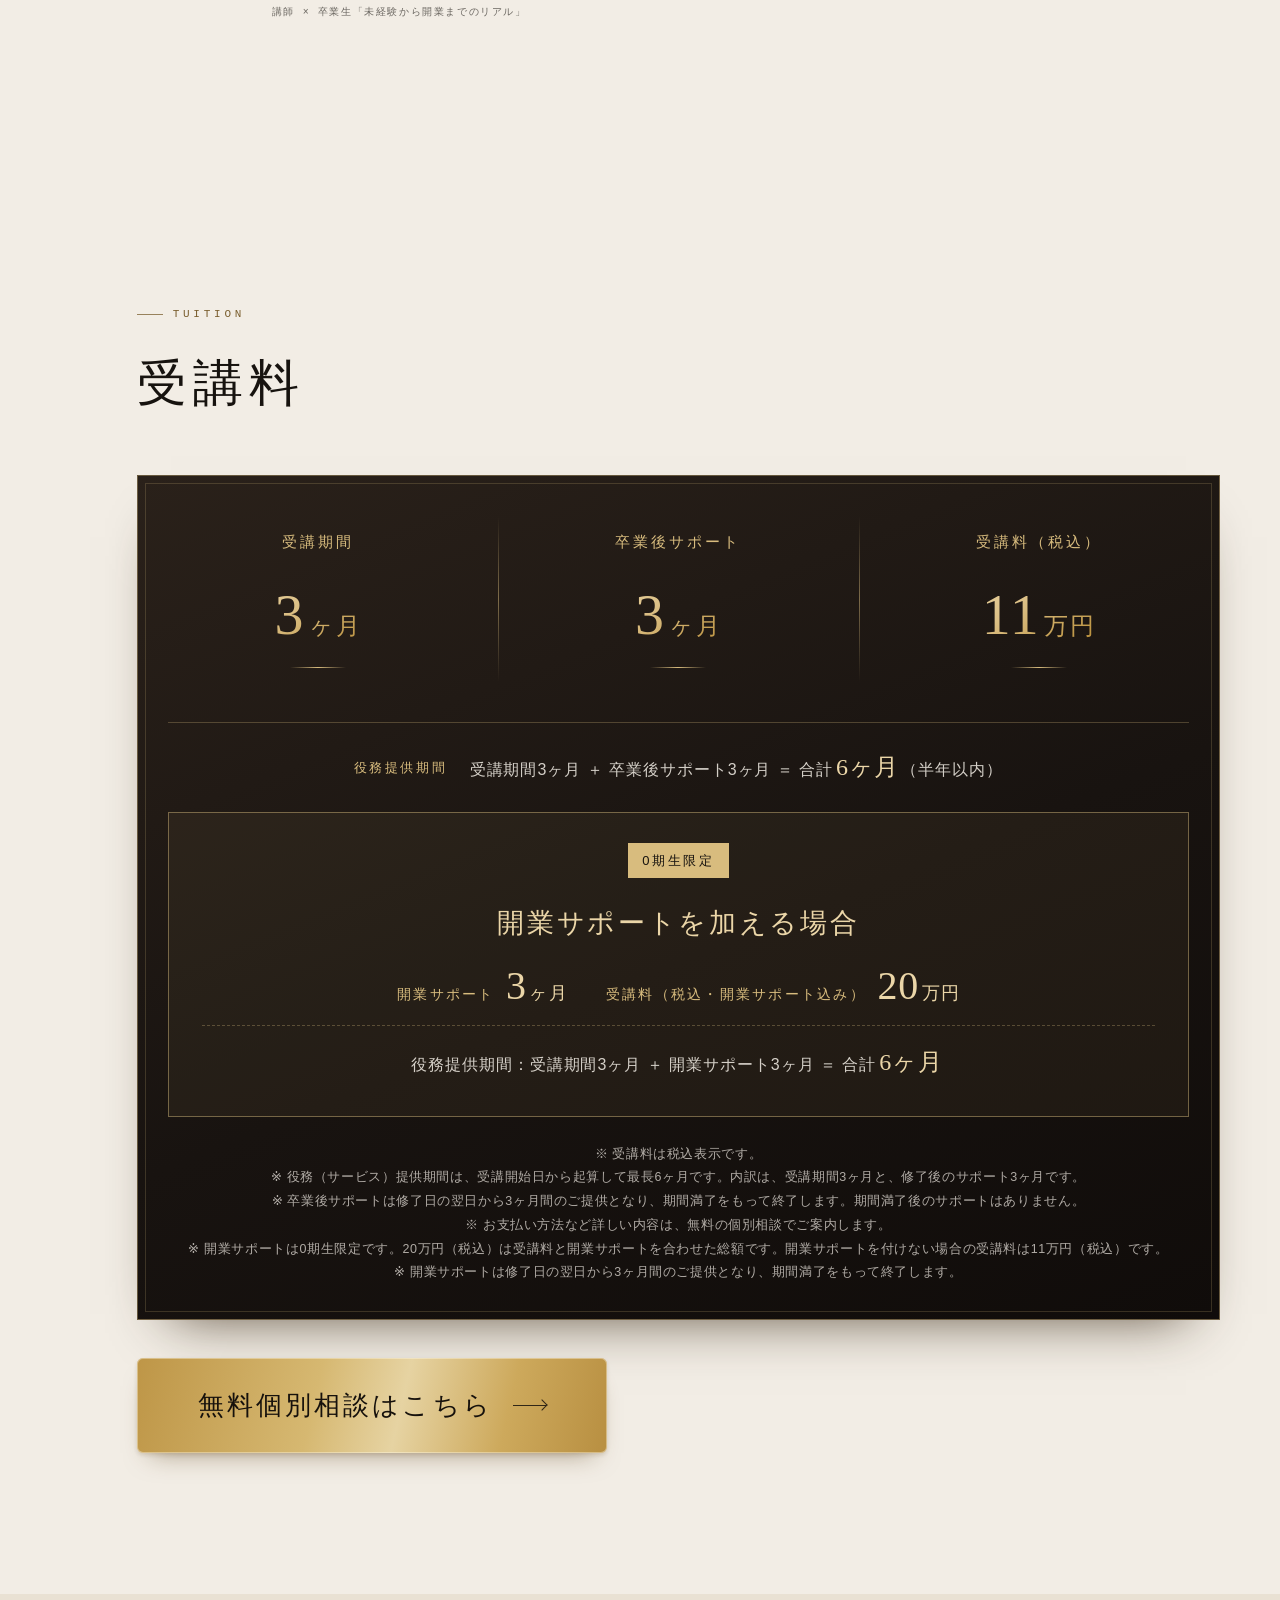
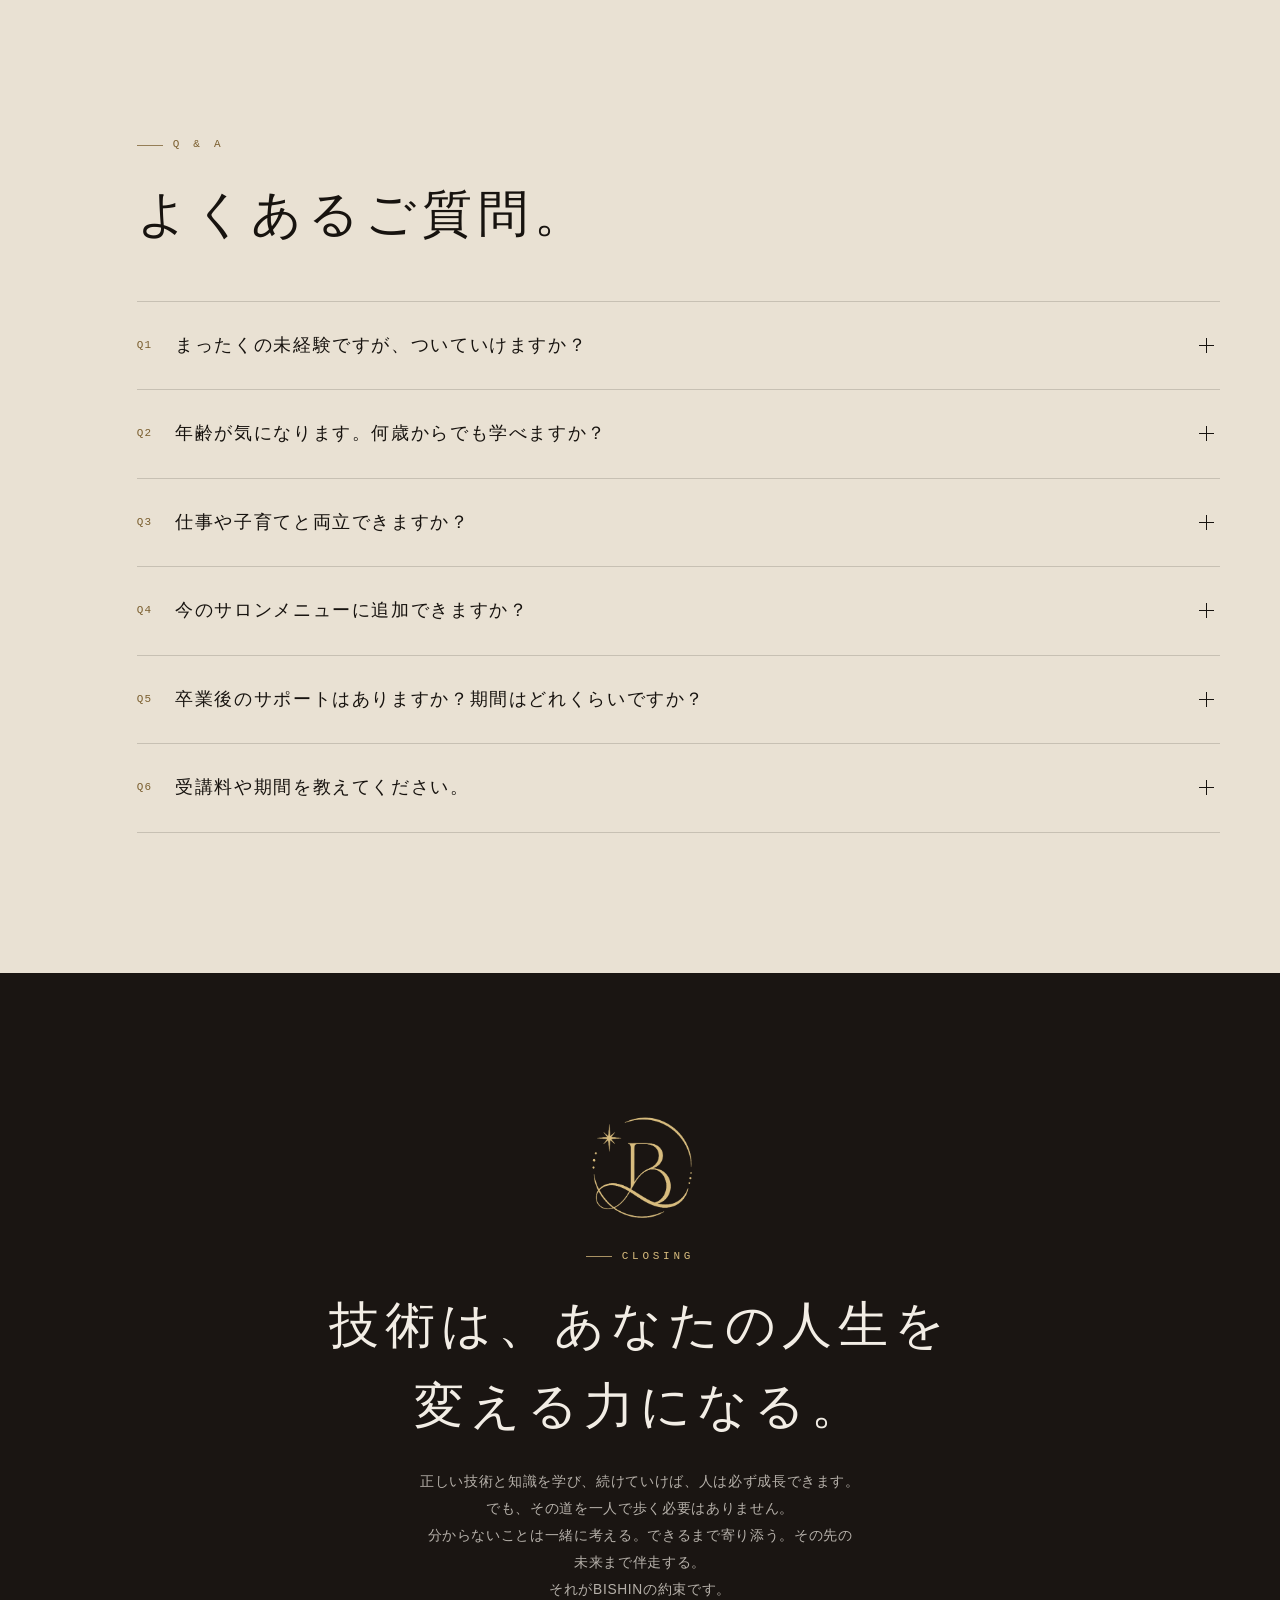
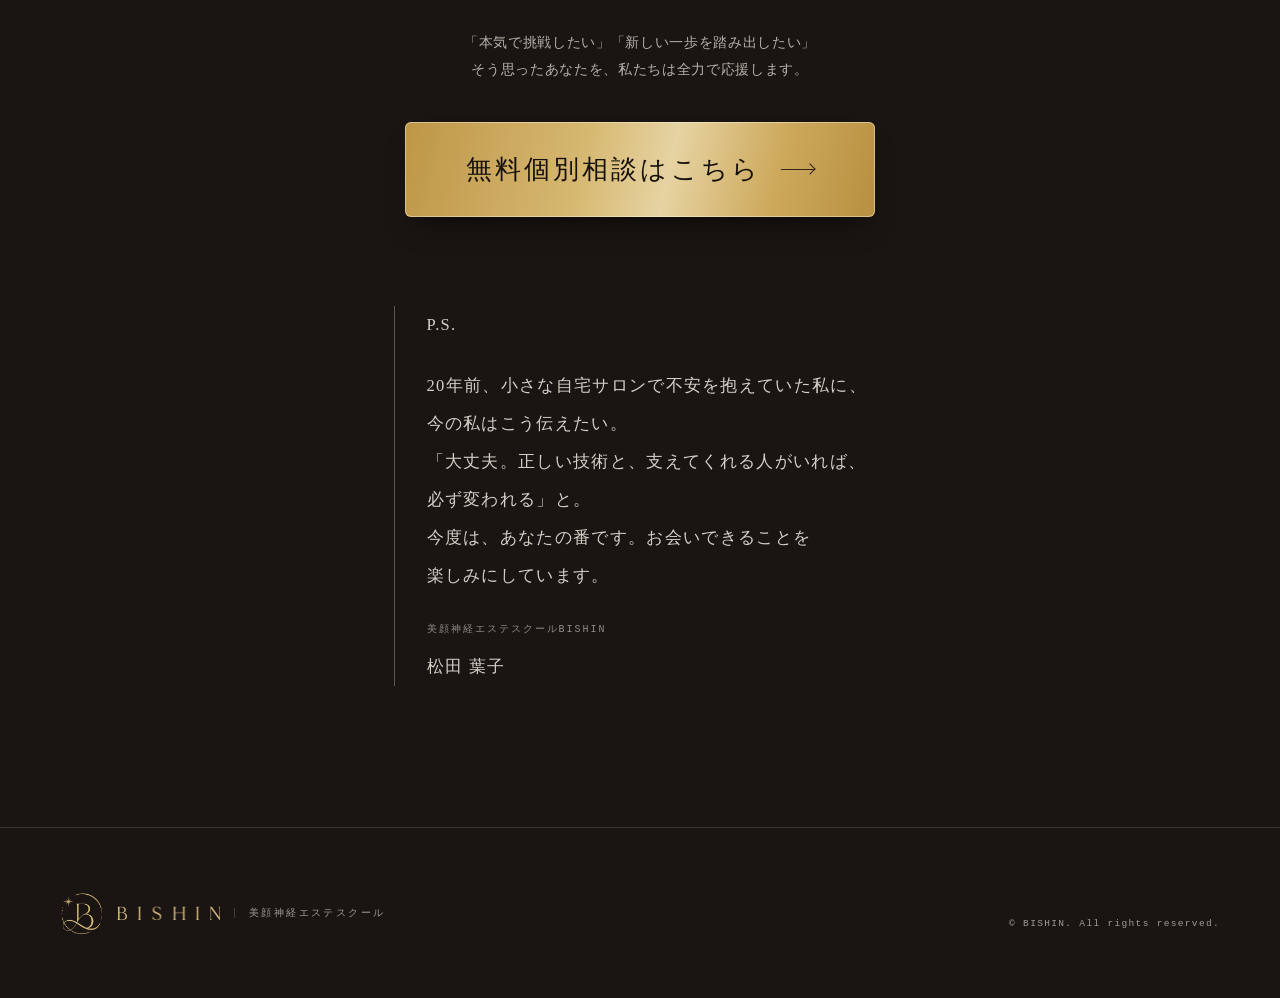
==== commit 2af28d80: "受講料セクションに0期生限定の開業サポート（3ヶ月・開業サポート込み20万円税込）を追加 Q6の回答にも同じ内容を追記。役務提供期間は受講期間3ヶ月＋開業サポート3ヶ月＝合計6ヶ月。  Co-Auth" ====
--- a/index.html
+++ b/index.html
@@ -586,6 +586,28 @@
   padding:0 clamp(18px,2.4vw,30px) clamp(24px,3vw,34px);
   font-size:clamp(11.5px,1.1vw,12.5px);letter-spacing:.05em;line-height:1.9;
   color:rgba(242,237,229,.7)}
+.course-opt{position:relative;z-index:1;margin:0 clamp(18px,2.4vw,30px) clamp(18px,2.4vw,26px);
+  padding:clamp(22px,2.6vw,30px) clamp(16px,2.6vw,34px);text-align:center;
+  border:1px solid rgba(216,188,126,.45);background:rgba(216,188,126,.06)}
+.course-opt-tag{display:inline-block;padding:.35em 1.1em;font-family:var(--f-go);
+  font-size:clamp(11px,1.15vw,13px);letter-spacing:.2em;color:#17130F;background:#D8BC7E}
+.course-opt-h{margin-top:.7em;font-family:var(--f-min);font-weight:400;
+  font-size:clamp(20px,2.3vw,27px);letter-spacing:.1em;color:#EBD6A8}
+.course-opt-list{display:flex;justify-content:center;flex-wrap:wrap;gap:6px clamp(20px,3vw,44px);margin-top:.9em}
+.course-opt-list div{display:flex;align-items:baseline;gap:.8em}
+.course-opt-list dt{font-family:var(--f-go);font-size:clamp(12px,1.25vw,14px);letter-spacing:.16em;
+  color:var(--signal-lit)}
+.course-opt-list dd{font-family:var(--f-min);font-size:clamp(28px,3.2vw,40px);line-height:1.2;
+  letter-spacing:.02em;color:#EBD6A8;white-space:nowrap}
+.course-opt-list dd i{font-style:normal;font-size:.45em;letter-spacing:.06em;margin-left:.14em}
+.course-opt-sum{margin-top:.9em;padding-top:.9em;border-top:1px dashed rgba(216,188,126,.3);
+  font-family:var(--f-go);font-size:clamp(13px,1.35vw,16px);letter-spacing:.06em;line-height:1.9;
+  color:rgba(242,237,229,.86)}
+.course-opt-sum b{font-family:var(--f-min);font-weight:400;color:#EBD6A8;font-size:1.5em;margin:0 .12em}
+@media (max-width:560px){
+  .course-opt-list{flex-direction:column;align-items:center;gap:14px}
+  .course-opt-list div{flex-direction:column;align-items:center;gap:.2em}
+}
 @media (max-width:860px){
   .course-list{grid-template-columns:1fr}
   .course-item+.course-item::before{left:12%;right:12%;top:0;bottom:auto;width:auto;height:1px;
@@ -731,7 +753,7 @@
     <span class="name"><span class="nb">美顔神経エステスクール</span></span>
   </a>
   <!-- 【差し替え】href に LINE 公式アカウントの友だち追加URLを入れる -->
-  <a class="hd-cta" href="https://www.instagram.com/matsuda_esute?stkn=MWZqYnhlNnJjeHY2eA%3D%3D&amp;utm_source=qr" target="_blank" rel="noopener"><i><span class="nb">無料個別相談はこちら</span></i></a>
+  <a class="hd-cta" href="https://liff.line.me/2010723291-ZpQ6VLx9?liff_id=2010723291-ZpQ6VLx9&amp;is=yRa7ntfyMz" target="_blank" rel="noopener"><i><span class="nb">無料個別相談はこちら</span></i></a>
 </header>
 
 <main>
@@ -746,7 +768,7 @@
           <span class="ln"><i><span class="nb">一生モノの</span><span class="nb">技術を。</span></i></span>
           <span class="sm"><span class="nb">「<em>神経</em>」に</span><span class="nb">アプローチする、</span><br><span class="nb">次世代の</span><span class="nb">美容技術。</span></span>
         </h1>
-                <a class="cta" href="https://www.instagram.com/matsuda_esute?stkn=MWZqYnhlNnJjeHY2eA%3D%3D&amp;utm_source=qr" target="_blank" rel="noopener" data-rv="up">
+                <a class="cta" href="https://liff.line.me/2010723291-ZpQ6VLx9?liff_id=2010723291-ZpQ6VLx9&amp;is=yRa7ntfyMz" target="_blank" rel="noopener" data-rv="up">
           <span class="cta-tx"><b><span class="nb">無料個別相談はこちら</span></b></span>
           <span class="cta-ar"></span>
         </a>
@@ -851,7 +873,7 @@
     </div>
 
     <div class="mid-cta" data-rv="up">
-            <a class="cta" href="https://www.instagram.com/matsuda_esute?stkn=MWZqYnhlNnJjeHY2eA%3D%3D&amp;utm_source=qr" target="_blank" rel="noopener">
+            <a class="cta" href="https://liff.line.me/2010723291-ZpQ6VLx9?liff_id=2010723291-ZpQ6VLx9&amp;is=yRa7ntfyMz" target="_blank" rel="noopener">
         <span class="cta-tx"><b><span class="nb">無料個別相談はこちら</span></b></span>
         <span class="cta-ar"></span>
       </a>
@@ -1089,12 +1111,23 @@
         <dt><span class="nb">役務提供期間</span></dt>
         <dd><span class="nb">受講期間3ヶ月</span> ＋ <span class="nb">卒業後サポート3ヶ月</span> ＝ <span class="nb">合計</span><b><span class="nb">6ヶ月</span></b><span class="nb">（半年以内）</span></dd>
       </dl>
+      <div class="course-opt">
+        <span class="course-opt-tag"><span class="nb">0期生限定</span></span>
+        <p class="course-opt-h"><span class="nb">開業サポートを</span><span class="nb">加える場合</span></p>
+        <dl class="course-opt-list">
+          <div><dt><span class="nb">開業サポート</span></dt><dd>3<i><span class="nb">ヶ月</span></i></dd></div>
+          <div><dt><span class="nb">受講料（税込・</span><span class="nb">開業サポート込み）</span></dt><dd>20<i><span class="nb">万円</span></i></dd></div>
+        </dl>
+        <p class="course-opt-sum"><span class="nb">役務提供期間：</span><span class="nb">受講期間3ヶ月</span> ＋ <span class="nb">開業サポート3ヶ月</span> ＝ <span class="nb">合計<b>6ヶ月</b></span></p>
+      </div>
       <p class="course-note">※ <span class="nb">受講料は</span><span class="nb">税込表示です。</span><br>
         ※ <span class="nb">役務（サービス）</span><span class="nb">提供期間は、</span><span class="nb">受講開始日から</span><span class="nb">起算して</span><span class="nb">最長6ヶ月です。</span><span class="nb">内訳は、</span><span class="nb">受講期間3ヶ月と、</span><span class="nb">修了後の</span><span class="nb">サポート3ヶ月です。</span><br>
         ※ <span class="nb">卒業後サポートは</span><span class="nb">修了日の</span><span class="nb">翌日から</span><span class="nb">3ヶ月間のご提供となり、</span><span class="nb">期間満了をもって</span><span class="nb">終了します。</span><span class="nb">期間満了後の</span><span class="nb">サポートはありません。</span><br>
-        ※ <span class="nb">お支払い</span><span class="nb">方法など</span><span class="nb">詳しい</span><span class="nb">内容は、</span><span class="nb">無料の</span><span class="nb">個別相談でご案内します。</span></p>
+        ※ <span class="nb">お支払い</span><span class="nb">方法など</span><span class="nb">詳しい</span><span class="nb">内容は、</span><span class="nb">無料の</span><span class="nb">個別相談でご案内します。</span><br>
+        ※ <span class="nb">開業サポートは</span><span class="nb">0期生限定です。</span><span class="nb">20万円（税込）は</span><span class="nb">受講料と</span><span class="nb">開業サポートを</span><span class="nb">合わせた総額です。</span><span class="nb">開業サポートを</span><span class="nb">付けない場合の</span><span class="nb">受講料は</span><span class="nb">11万円（税込）です。</span><br>
+        ※ <span class="nb">開業サポートは</span><span class="nb">修了日の</span><span class="nb">翌日から</span><span class="nb">3ヶ月間のご提供となり、</span><span class="nb">期間満了をもって</span><span class="nb">終了します。</span></p>
     </div>
-    <a class="cta" href="https://www.instagram.com/matsuda_esute?stkn=MWZqYnhlNnJjeHY2eA%3D%3D&amp;utm_source=qr" target="_blank" rel="noopener" data-rv="up">
+    <a class="cta" href="https://liff.line.me/2010723291-ZpQ6VLx9?liff_id=2010723291-ZpQ6VLx9&amp;is=yRa7ntfyMz" target="_blank" rel="noopener" data-rv="up">
       <span class="cta-tx"><b><span class="nb">無料個別相談はこちら</span></b></span>
       <span class="cta-ar"></span>
     </a>
@@ -1134,7 +1167,7 @@
       </div>
       <div class="qa-item" data-rv="fade">
         <button class="qa-q" type="button" aria-expanded="false"><span class="qn">Q6</span><b><span class="nb">受講料や</span><span class="nb">期間を</span><span class="nb">教えてください。</span></b></button>
-        <div class="qa-a"><p><span class="nb">受講料は</span><b><span class="nb">11万円（税込）</span></b><span class="nb">⁠で、</span><span class="nb">受講期間は</span><b><span class="nb">3ヶ月</span></b><span class="nb">⁠です。</span><span class="nb">加えて</span><span class="nb">修了後に</span><b><span class="nb">3ヶ月間</span></b><span class="nb">⁠の卒業後サポートが</span><span class="nb">付くため、</span><span class="nb">役務（サービス）</span><span class="nb">提供期間は</span><span class="nb">受講開始日から</span><span class="nb">起算して</span><b><span class="nb">最長6ヶ月</span></b><span class="nb">⁠となります。</span><span class="nb">お支払い</span><span class="nb">方法など</span><span class="nb">詳しい</span><span class="nb">内容は、</span><span class="nb">無料の</span><span class="nb">個別相談でご案内します。</span></p></div>
+        <div class="qa-a"><p><span class="nb">受講料は</span><b><span class="nb">11万円（税込）</span></b><span class="nb">⁠で、</span><span class="nb">受講期間は</span><b><span class="nb">3ヶ月</span></b><span class="nb">⁠です。</span><span class="nb">加えて</span><span class="nb">修了後に</span><b><span class="nb">3ヶ月間</span></b><span class="nb">⁠の卒業後サポートが</span><span class="nb">付くため、</span><span class="nb">役務（サービス）</span><span class="nb">提供期間は</span><span class="nb">受講開始日から</span><span class="nb">起算して</span><b><span class="nb">最長6ヶ月</span></b><span class="nb">⁠となります。</span><span class="nb">0期生に限り、</span><span class="nb">開業サポート</span><b><span class="nb">3ヶ月</span></b><span class="nb">⁠を加えることもでき、</span><span class="nb">その場合の</span><span class="nb">受講料は</span><span class="nb">開業サポート込みで</span><b><span class="nb">20万円（税込）</span></b><span class="nb">⁠、</span><span class="nb">役務提供期間は</span><span class="nb">受講期間3ヶ月と</span><span class="nb">開業サポート3ヶ月の</span><b><span class="nb">合計6ヶ月</span></b><span class="nb">⁠です。</span><span class="nb">お支払い</span><span class="nb">方法など</span><span class="nb">詳しい</span><span class="nb">内容は、</span><span class="nb">無料の</span><span class="nb">個別相談でご案内します。</span></p></div>
       </div>
     </div>
   </div>
@@ -1161,7 +1194,7 @@
         <span class="nb">そう思ったあなたを、</span><span class="nb">私たちは</span><span class="nb">全力で</span><span class="nb">応援します。</span>
       </p>
 
-            <a class="cta" href="https://www.instagram.com/matsuda_esute?stkn=MWZqYnhlNnJjeHY2eA%3D%3D&amp;utm_source=qr" target="_blank" rel="noopener" data-rv="up" data-d="2">
+            <a class="cta" href="https://liff.line.me/2010723291-ZpQ6VLx9?liff_id=2010723291-ZpQ6VLx9&amp;is=yRa7ntfyMz" target="_blank" rel="noopener" data-rv="up" data-d="2">
         <span class="cta-tx"><b><span class="nb">無料個別相談はこちら</span></b></span>
         <span class="cta-ar"></span>
       </a>
@@ -1192,7 +1225,7 @@
 
 <!-- スマホ追従CTA -->
 <div class="bar" id="bar">
-    <a href="https://www.instagram.com/matsuda_esute?stkn=MWZqYnhlNnJjeHY2eA%3D%3D&amp;utm_source=qr" target="_blank" rel="noopener"><span class="tx"><span class="nb">無料個別相談はこちら</span></span><span class="cta-ar" aria-hidden="true"></span></a>
+    <a href="https://liff.line.me/2010723291-ZpQ6VLx9?liff_id=2010723291-ZpQ6VLx9&amp;is=yRa7ntfyMz" target="_blank" rel="noopener"><span class="tx"><span class="nb">無料個別相談はこちら</span></span><span class="cta-ar" aria-hidden="true"></span></a>
 </div>
 
 <script>
